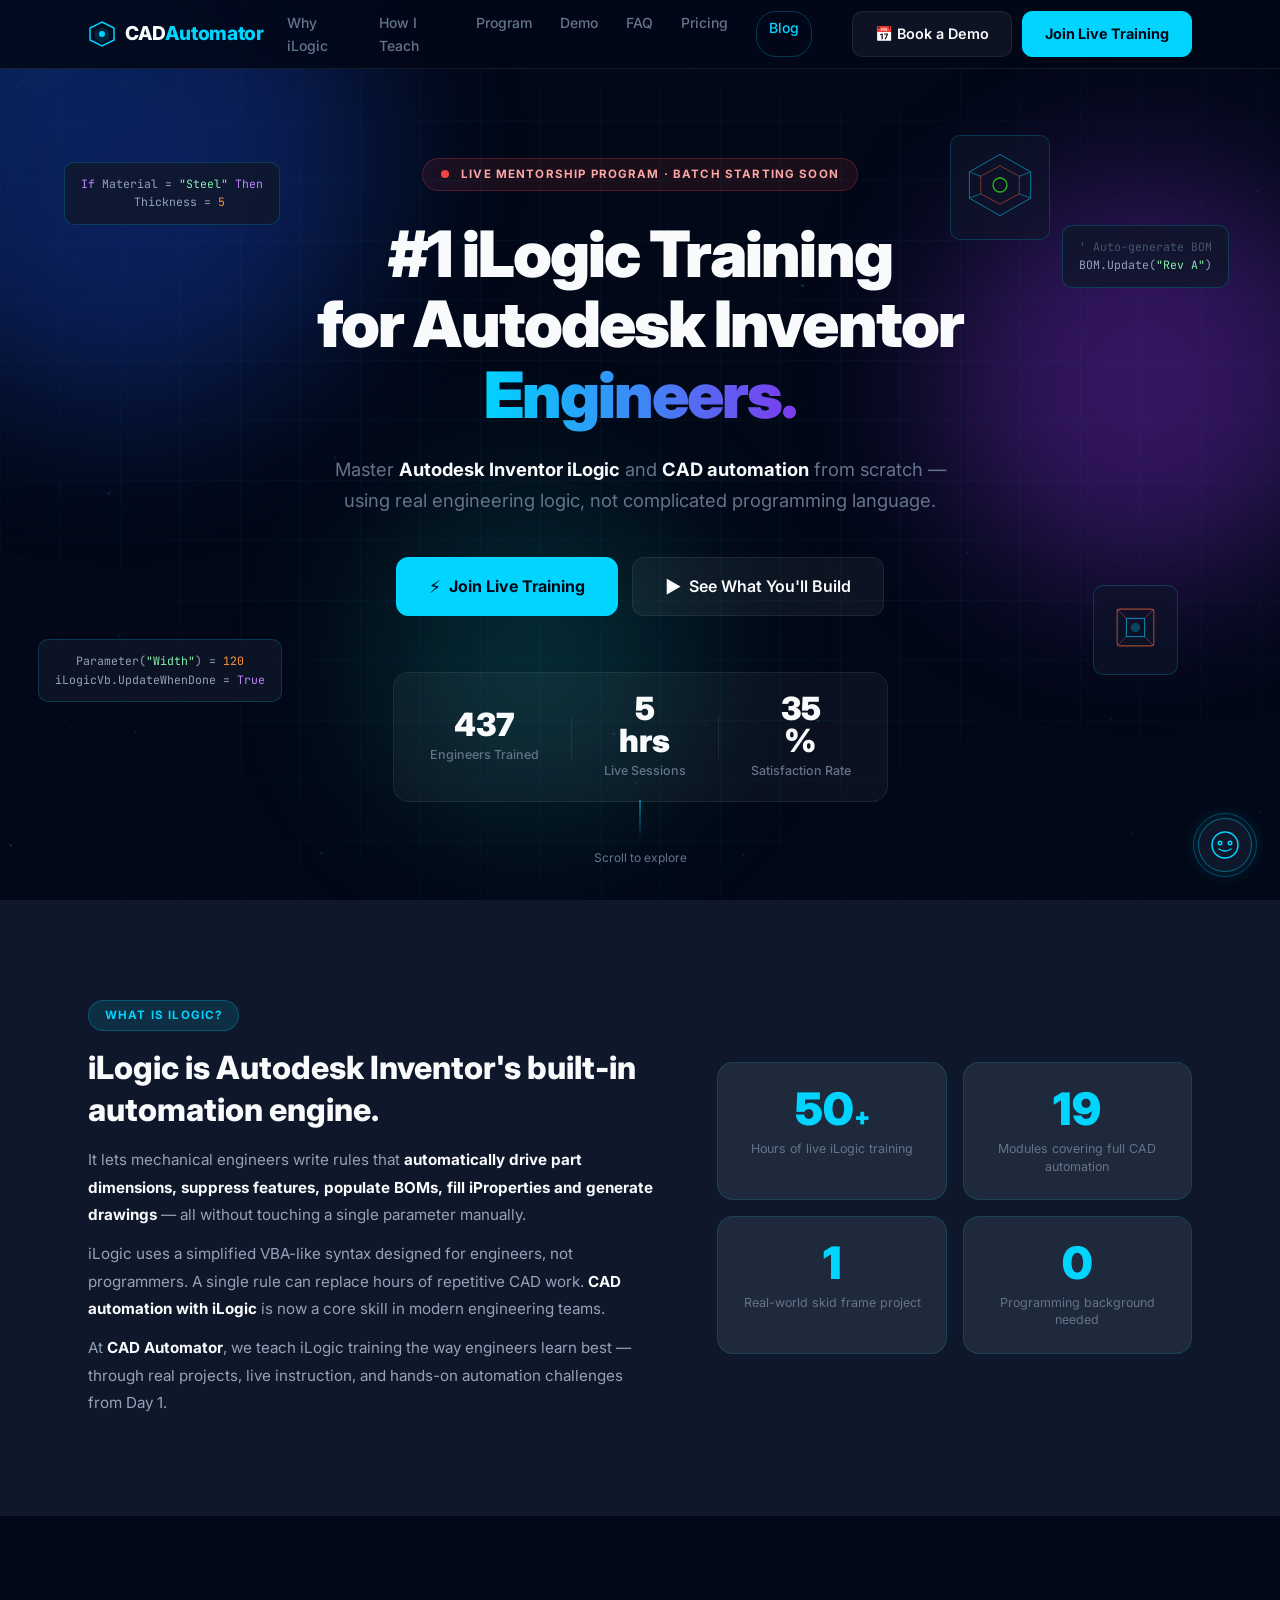
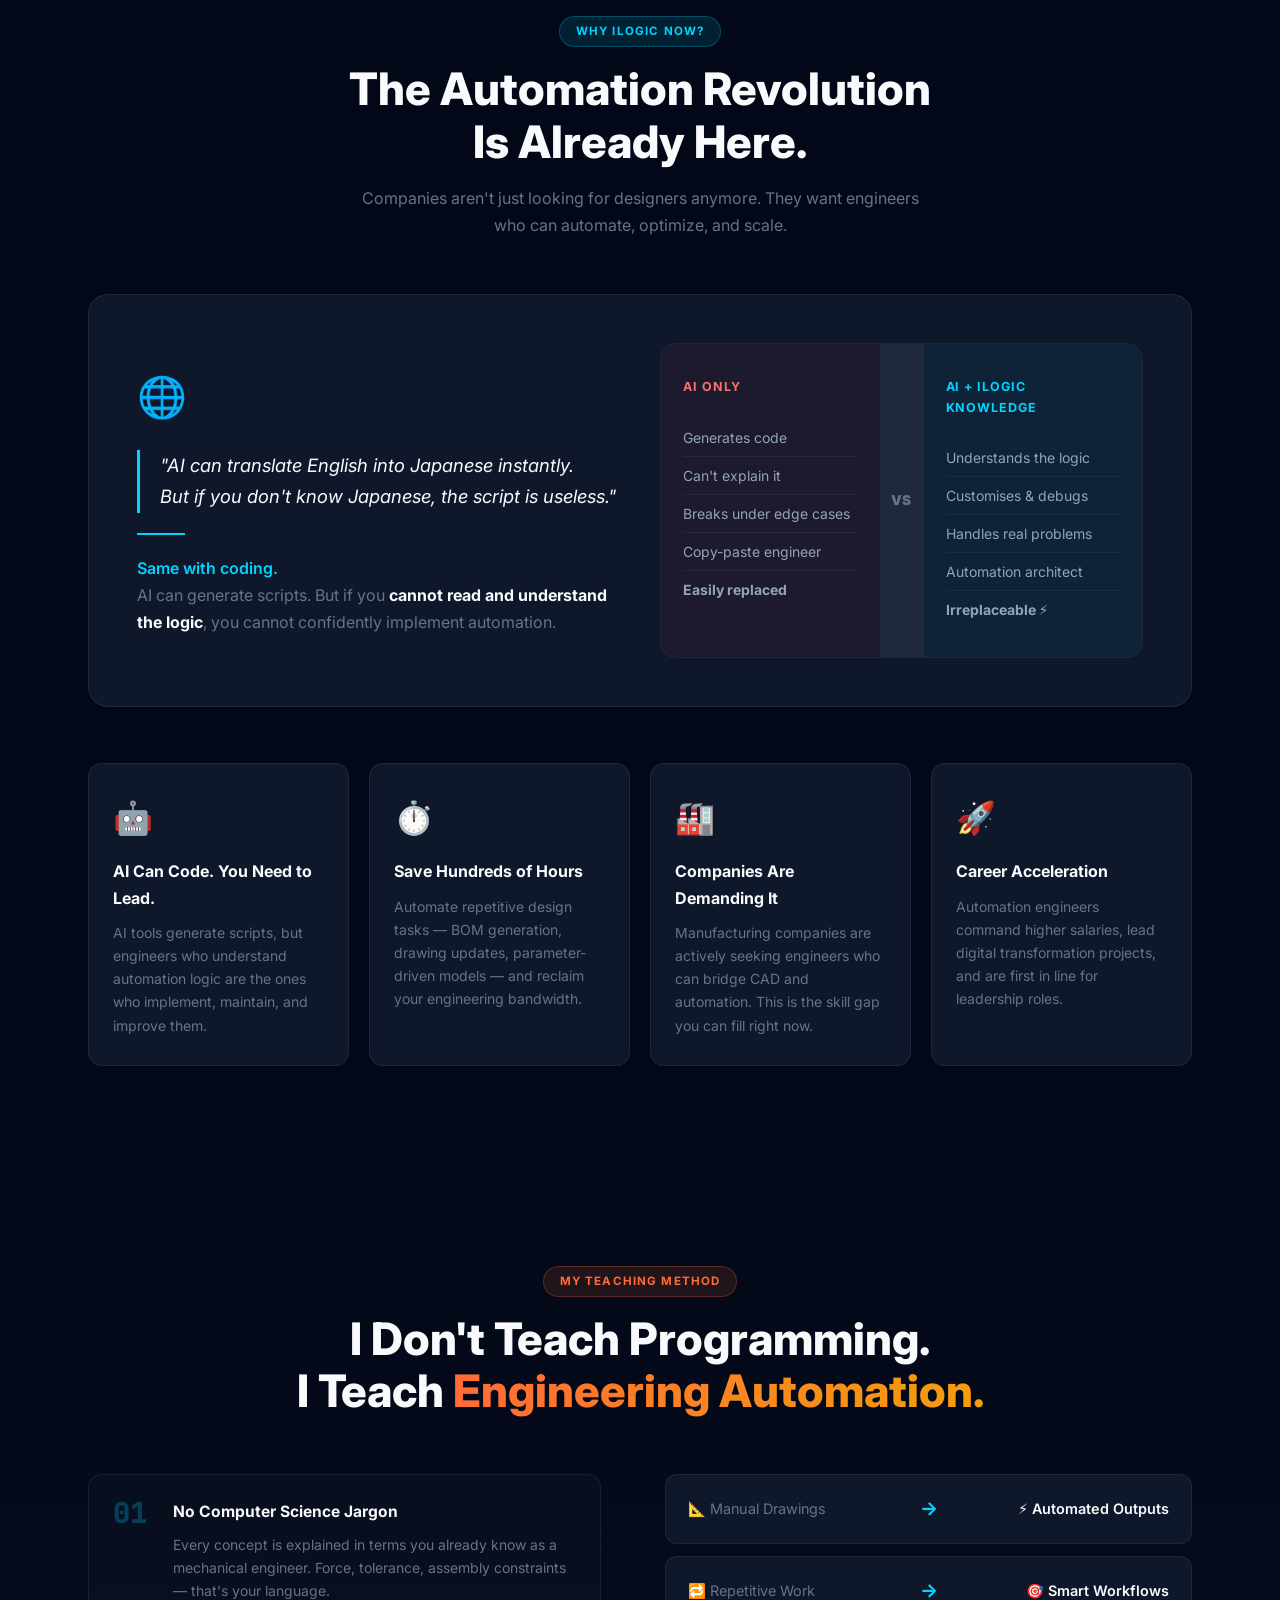
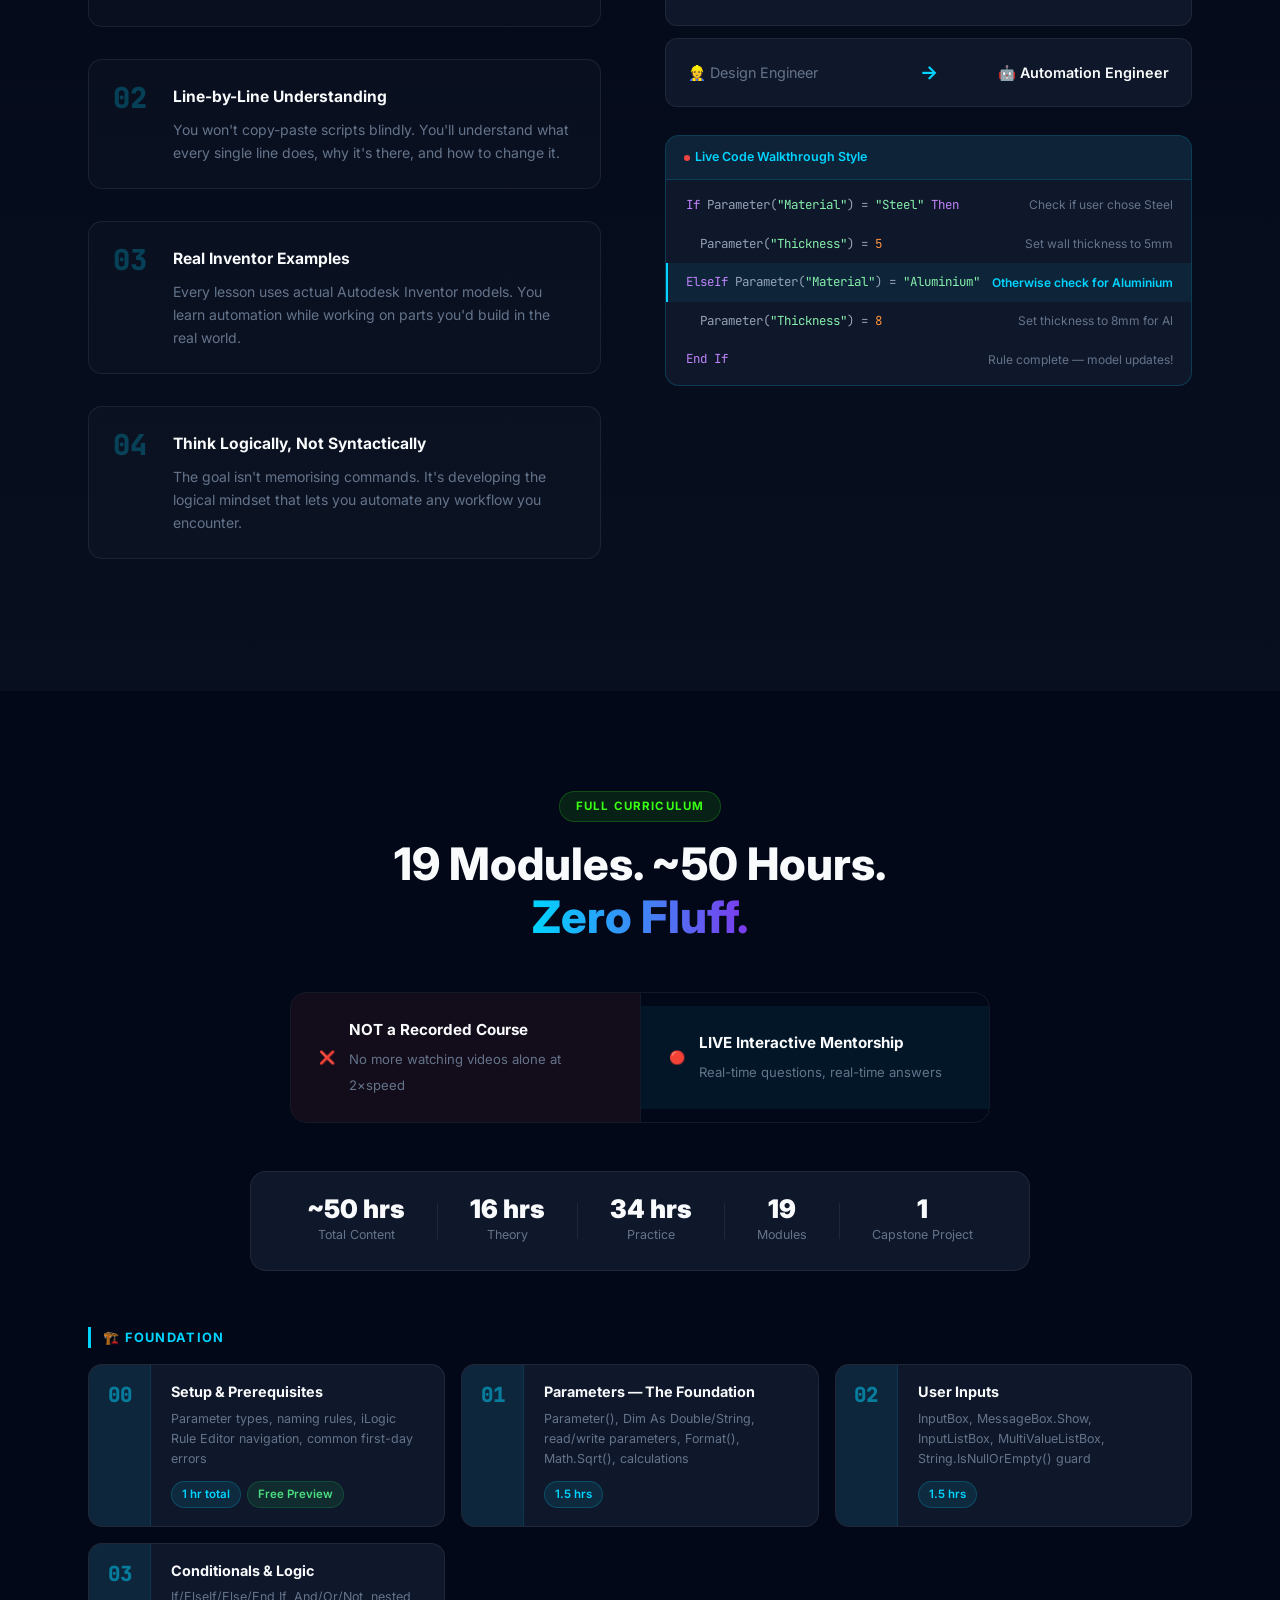
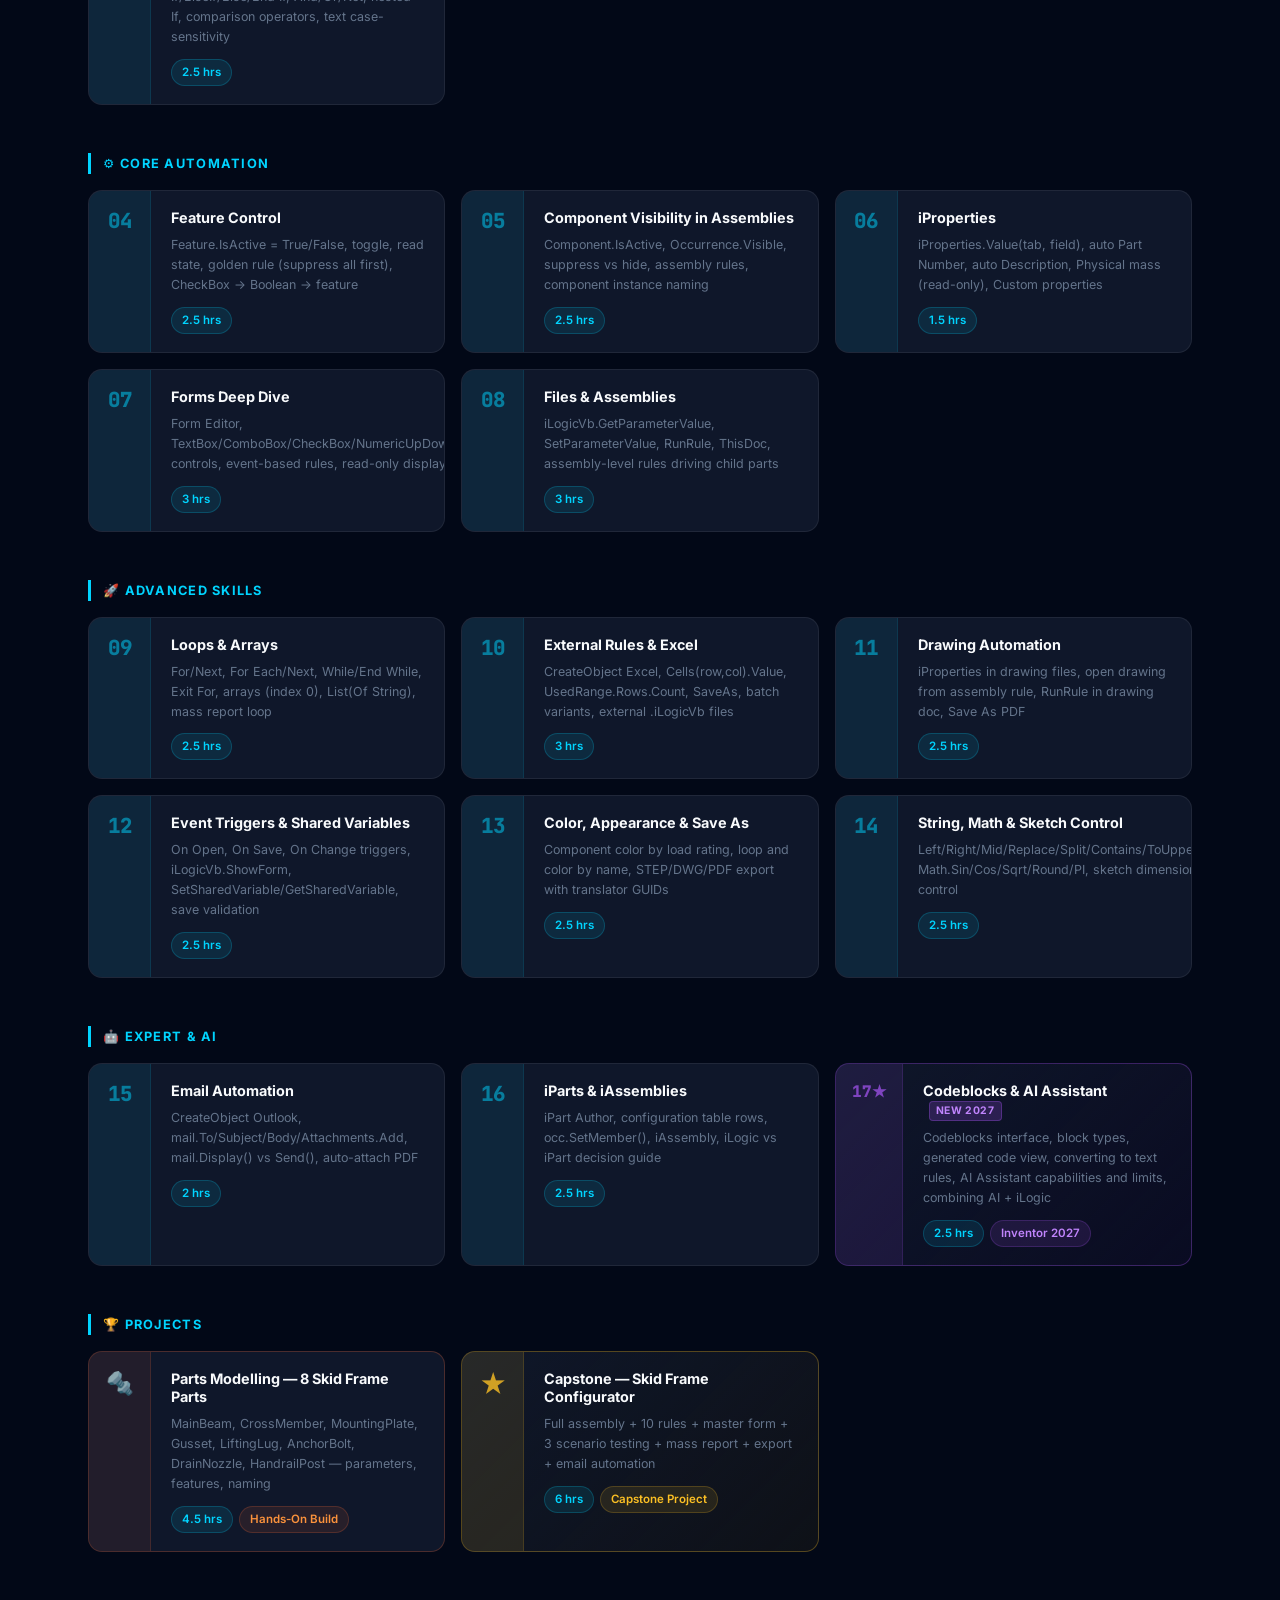
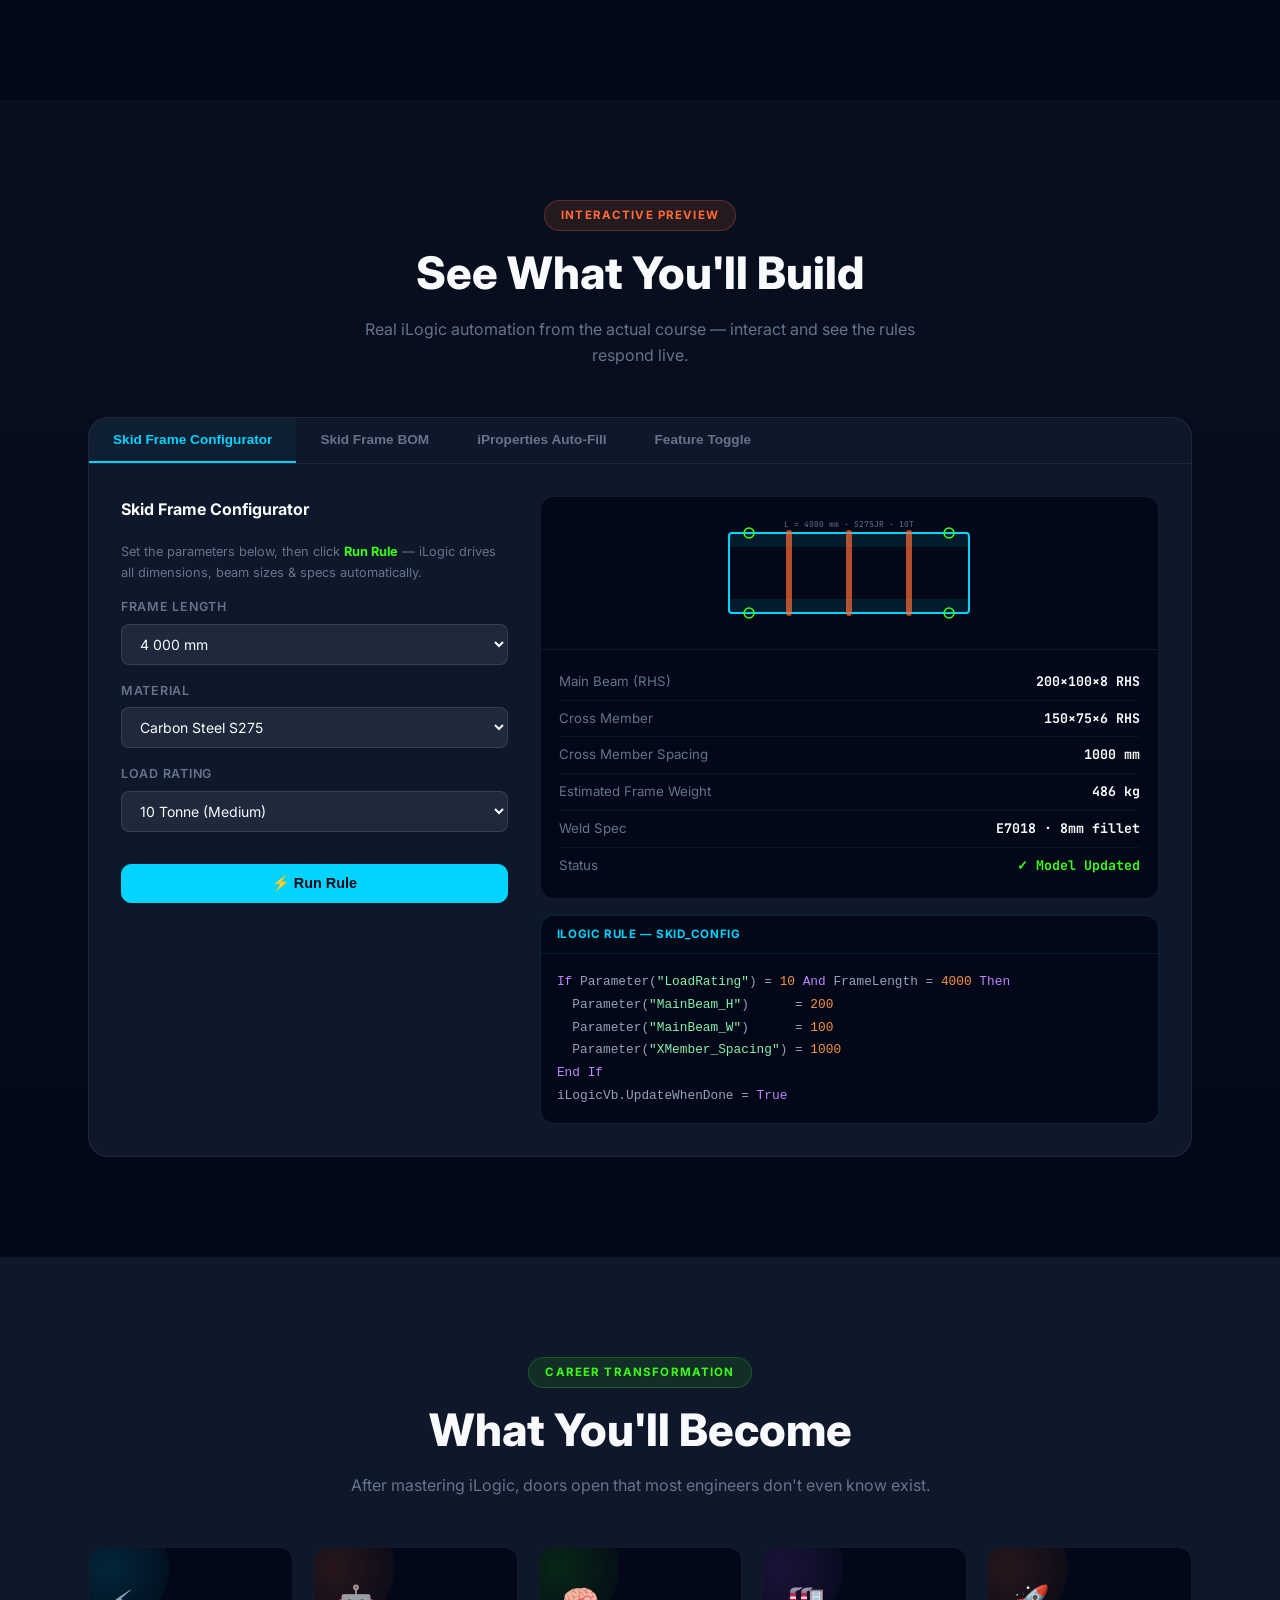
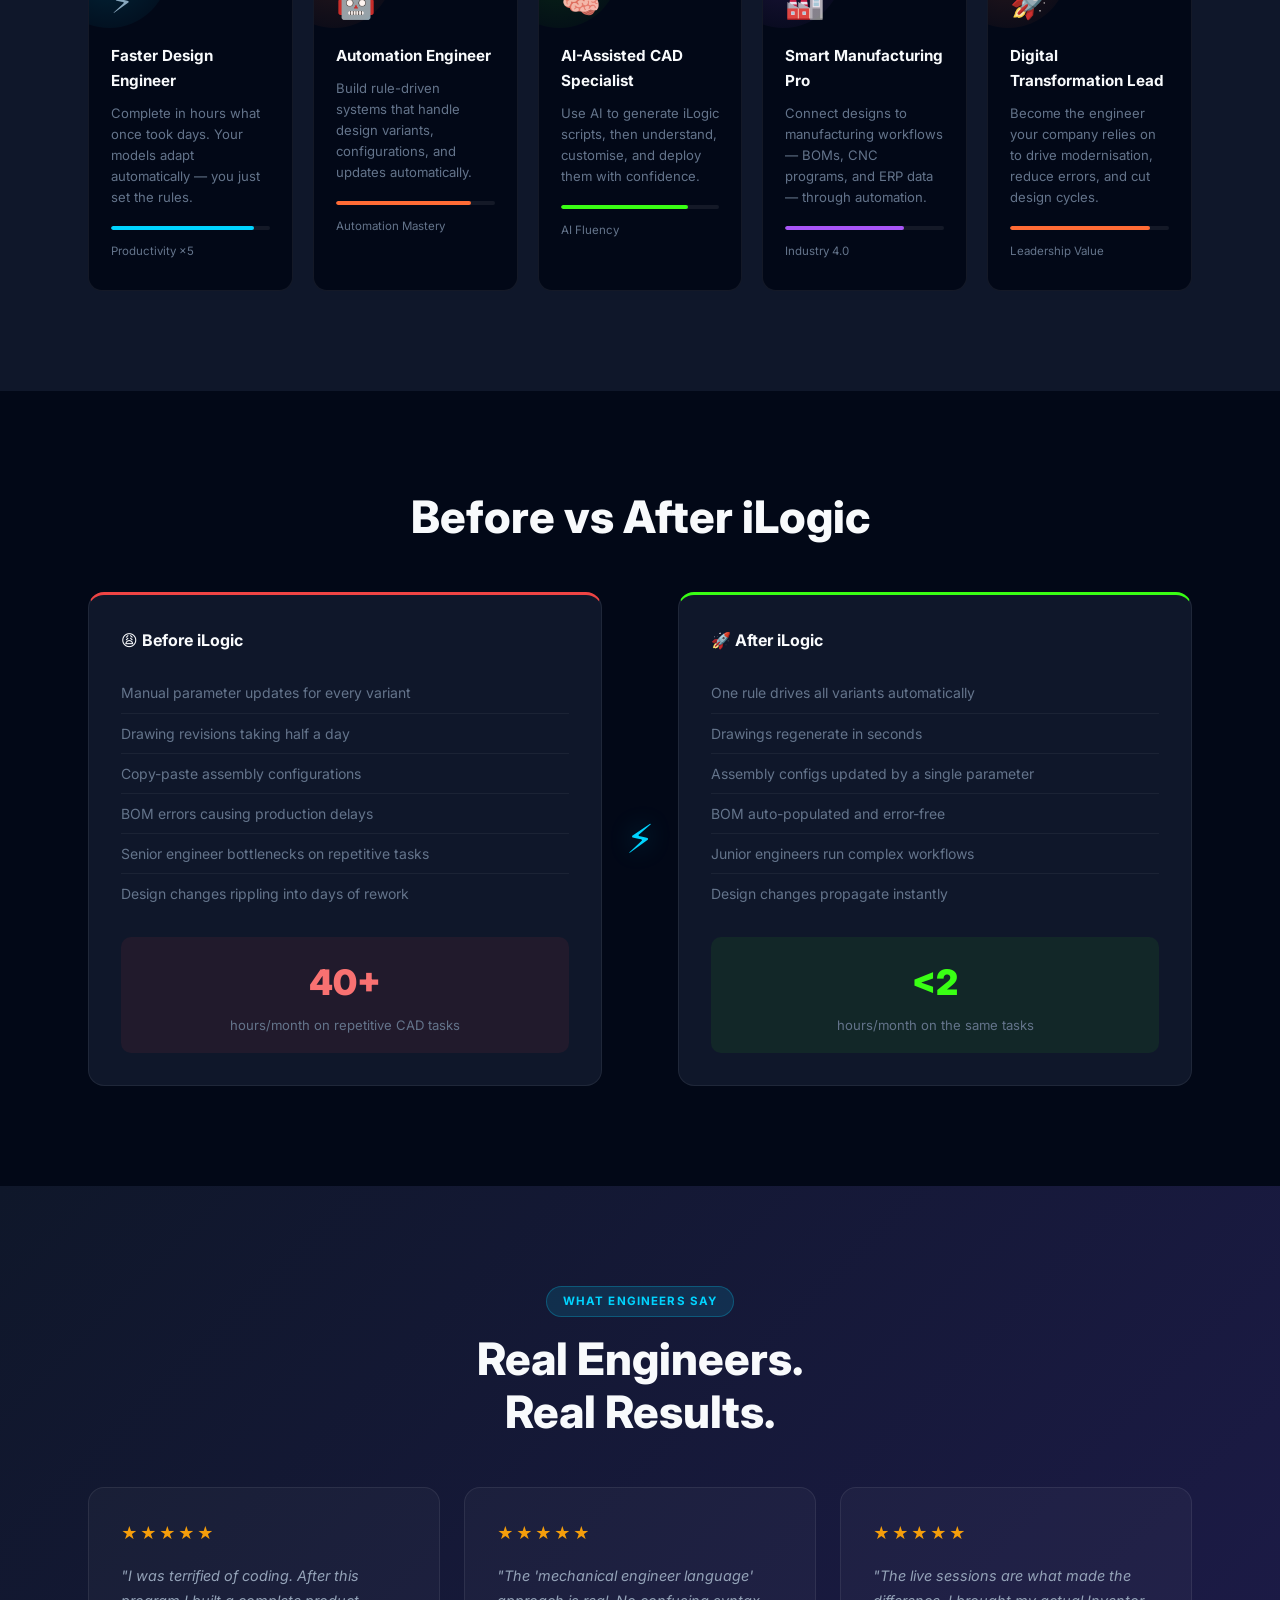
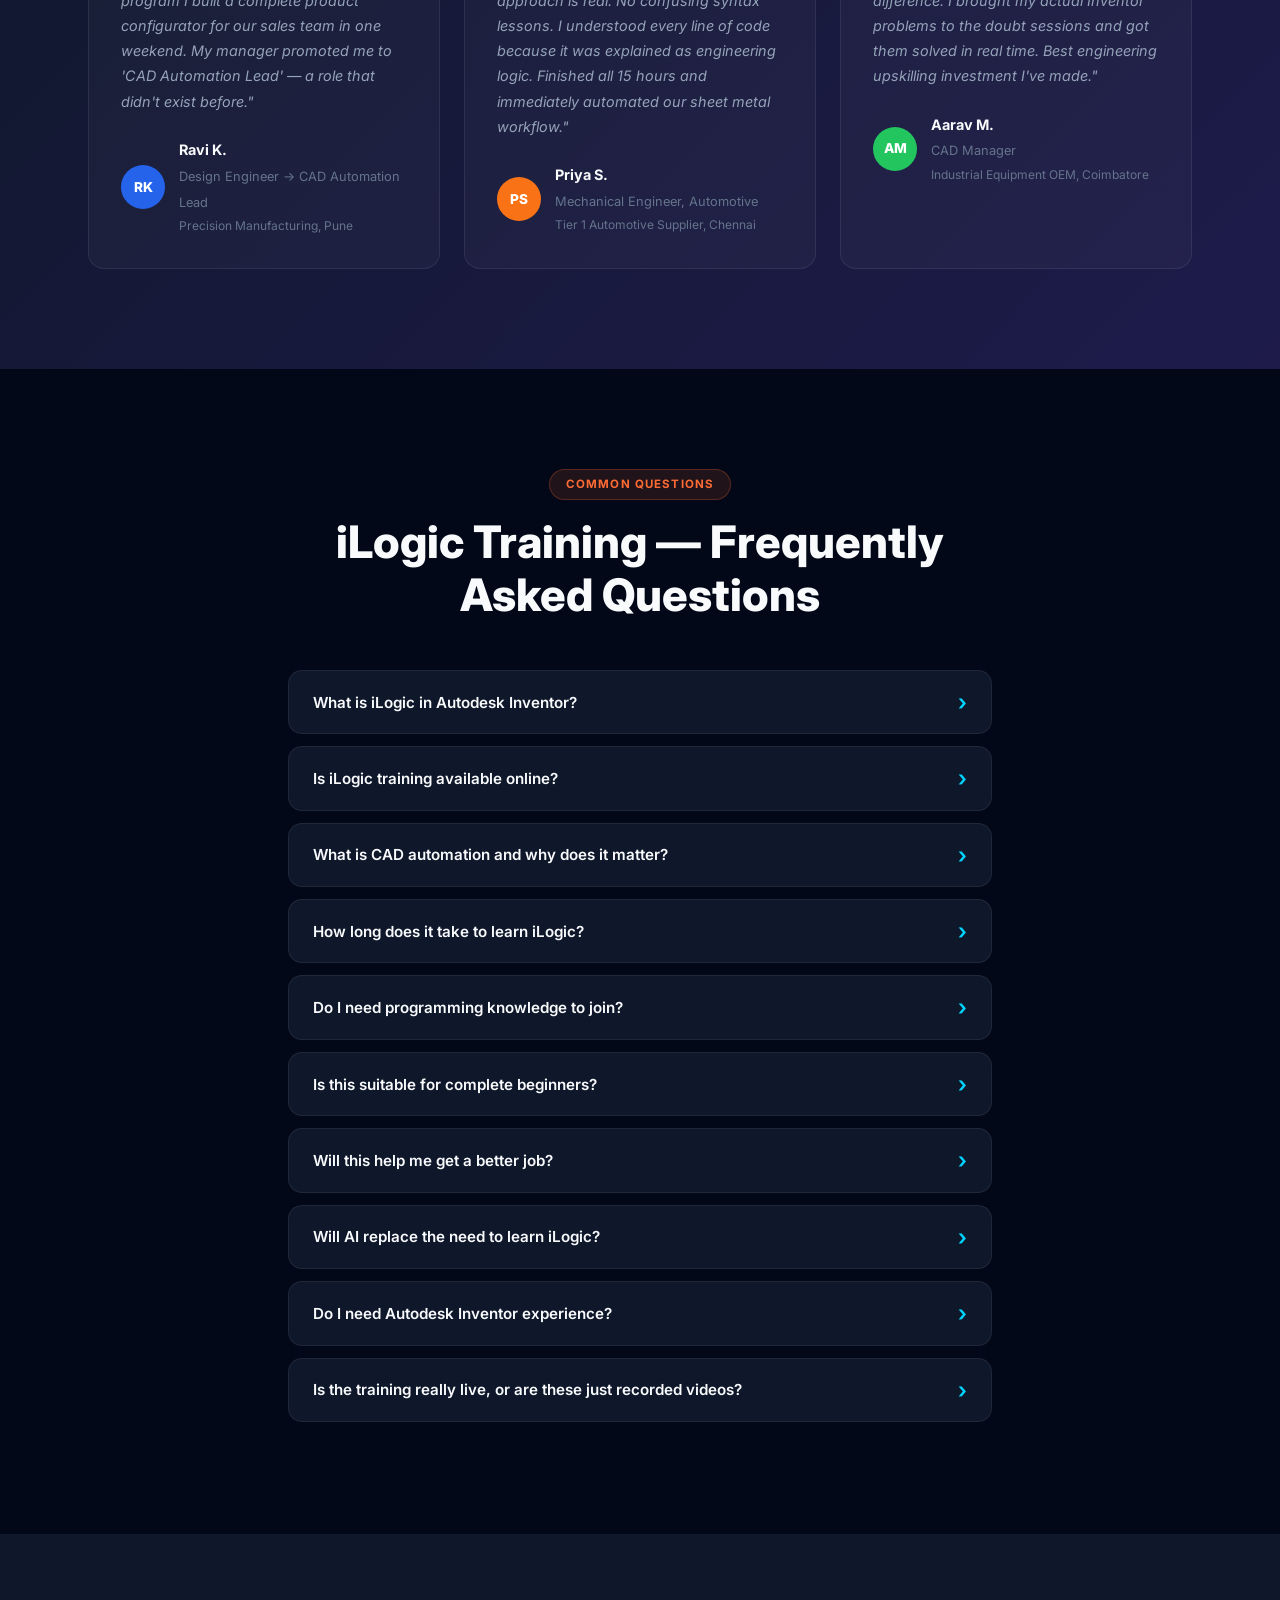
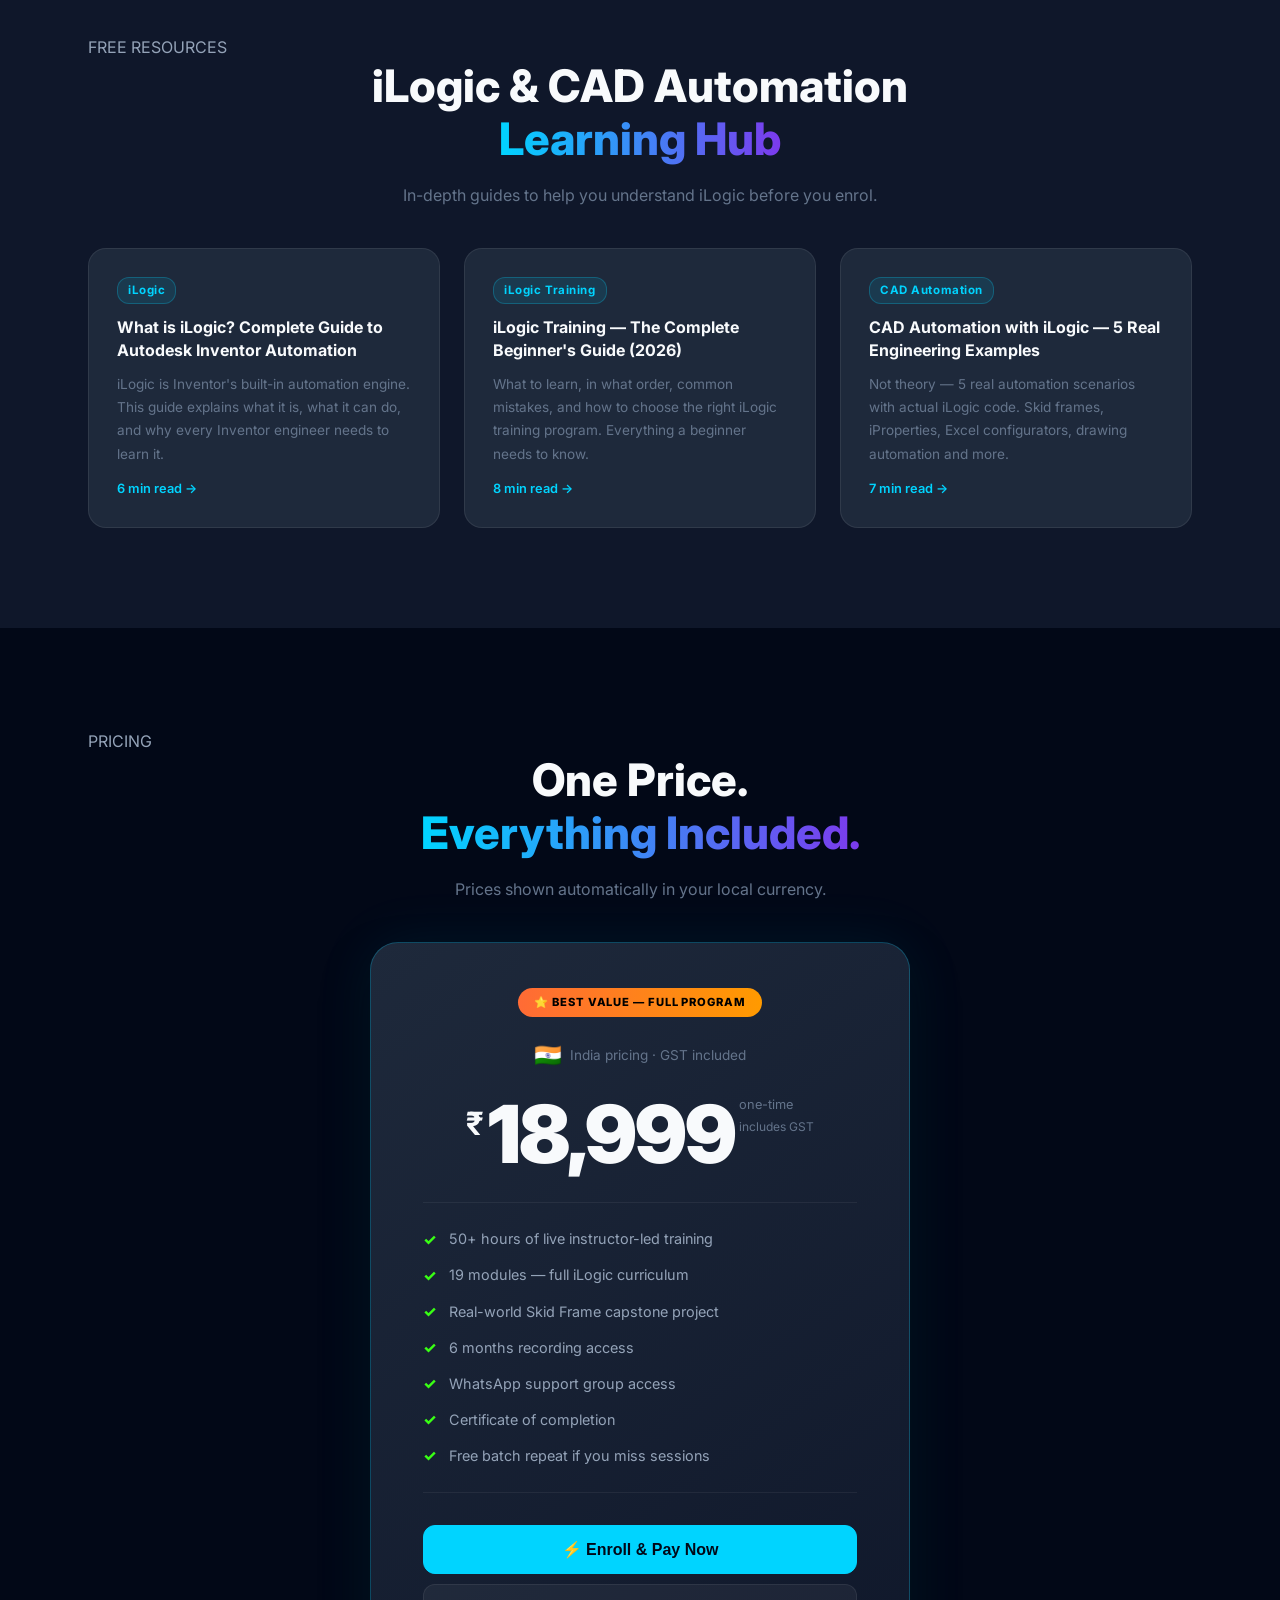
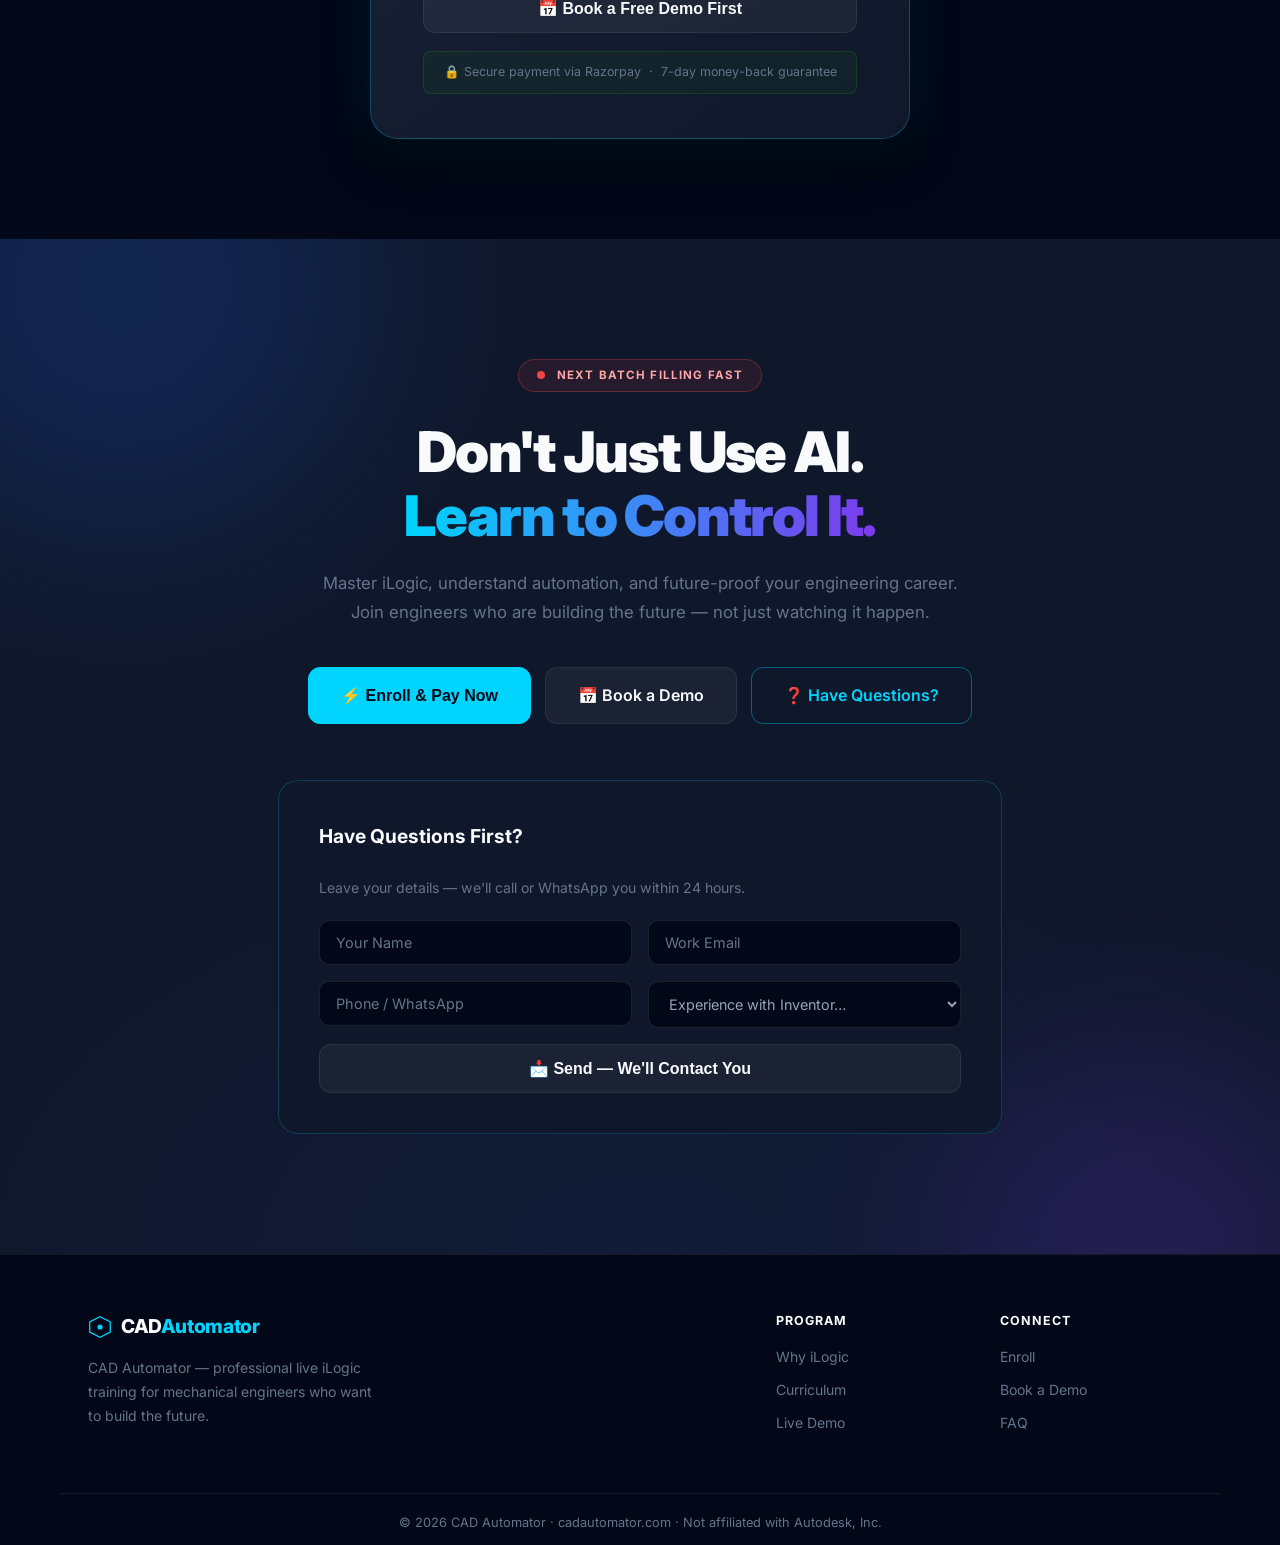
==== index.html @ 4e41351e "Separate payment and contact form flows - Enroll Now / Pay Now buttons open Razorpay directly (no fo" ====
<!DOCTYPE html>
<html lang="en">
<head>
  <meta charset="UTF-8" />
  <meta name="viewport" content="width=device-width, initial-scale=1.0" />
  <title>CAD Automator | iLogic Training for Autodesk Inventor Engineers</title>

  <!-- ── Primary SEO ─────────────────────────────────────── -->
  <meta name="description" content="Master Autodesk Inventor iLogic automation in 50+ hours of live training. Learn to build parametric rules, auto-generate BOMs, control features and drive designs with code. Join the next batch at CAD Automator." />
  <meta name="keywords" content="iLogic training, Autodesk Inventor automation, iLogic course, Inventor parametric design, CAD automation, iLogic programming, mechanical engineering automation, Inventor iLogic tutorial" />
  <meta name="author" content="CAD Automator" />
  <meta name="robots" content="index, follow" />
  <link rel="icon" type="image/svg+xml" href="/favicon.svg" />
  <link rel="shortcut icon" href="/favicon.svg" />
  <link rel="canonical" href="https://cadautomator.com/" />

  <!-- ── Open Graph (WhatsApp, LinkedIn, Facebook previews) ── -->
  <meta property="og:type"        content="website" />
  <meta property="og:url"         content="https://cadautomator.com/" />
  <meta property="og:title"       content="CAD Automator | iLogic Training for Autodesk Inventor Engineers" />
  <meta property="og:description" content="50+ hours of live iLogic training. Master automation, parametric rules, BOM generation and feature control in Autodesk Inventor. Enroll now." />
  <meta property="og:image"       content="https://cadautomator.com/og-image.png" />
  <meta property="og:site_name"   content="CAD Automator" />
  <meta property="og:locale"      content="en_IN" />

  <!-- ── Twitter / X Card ───────────────────────────────── -->
  <meta name="twitter:card"        content="summary_large_image" />
  <meta name="twitter:title"       content="CAD Automator | iLogic Training for Autodesk Inventor" />
  <meta name="twitter:description" content="Master Autodesk Inventor iLogic automation in 50+ hours of live training. Join the next batch." />
  <meta name="twitter:image"       content="https://cadautomator.com/og-image.png" />

  <!-- ── Structured Data (Google rich results) ─────────── -->
  <script type="application/ld+json">
  {
    "@context": "https://schema.org",
    "@type": "Course",
    "name": "iLogic Automation — Full Live Training",
    "description": "Master Autodesk Inventor iLogic automation in 50+ hours of live instructor-led training covering parametric rules, BOM generation, iProperties, feature control and real-world skid frame projects.",
    "provider": {
      "@type": "Organization",
      "name": "CAD Automator",
      "url": "https://cadautomator.com"
    },
    "url": "https://cadautomator.com",
    "courseMode": "online",
    "educationalLevel": "Intermediate",
    "inLanguage": "en",
    "offers": {
      "@type": "Offer",
      "priceCurrency": "INR",
      "price": "18999",
      "availability": "https://schema.org/InStock",
      "url": "https://cadautomator.com/#pricing"
    }
  }
  </script>

  <!-- ── Google Analytics ──────────────────────────────── -->
  <script async src="https://www.googletagmanager.com/gtag/js?id=G-97KYLBNP5W"></script>
  <script>
    window.dataLayer = window.dataLayer || [];
    function gtag(){dataLayer.push(arguments);}
    gtag('js', new Date());
    gtag('config', 'G-97KYLBNP5W');
  </script>

  <link rel="preconnect" href="https://fonts.googleapis.com" />
  <link href="https://fonts.googleapis.com/css2?family=Inter:wght@300;400;500;600;700;800;900&family=JetBrains+Mono:wght@400;600&display=swap" rel="stylesheet" />
  <link rel="stylesheet" href="css/style.css" />
  <script src="https://checkout.razorpay.com/v1/checkout.js"></script>
</head>
<body>

<!-- ─── CURSOR GLOW ─────────────────────────────── -->
<div class="cursor-glow" id="cursorGlow"></div>

<!-- ─── PARTICLES ──────────────────────────────── -->
<canvas id="particleCanvas"></canvas>

<!-- ─── NAV ────────────────────────────────────── -->
<header class="navbar" id="navbar">
  <div class="nav-inner">
    <a href="#" class="logo">
      <svg width="28" height="28" viewBox="0 0 28 28" fill="none">
        <polygon points="14,2 26,8 26,20 14,26 2,20 2,8" fill="none" stroke="#00d4ff" stroke-width="1.5"/>
        <polygon points="14,7 21,11 21,19 14,23 7,19 7,11" fill="#00d4ff22"/>
        <circle cx="14" cy="14" r="3" fill="#00d4ff"/>
      </svg>
      <span>CAD<span class="logo-accent">Automator</span></span>
    </a>
    <nav class="nav-links">
      <a href="#why">Why iLogic</a>
      <a href="#how">How I Teach</a>
      <a href="#structure">Program</a>
      <a href="#demo">Demo</a>
      <a href="#faq">FAQ</a>
      <a href="#pricing">Pricing</a>
      <a href="blog/index.html" class="nav-blog-link">Blog</a>
    </nav>
    <div class="nav-actions">
      <a href="#book-demo" class="btn btn-ghost" onclick="openDemoModal()">📅 Book a Demo</a>
      <a href="#enroll" class="btn btn-neon">Join Live Training</a>
    </div>
    <button class="hamburger" id="hamburger"><span></span><span></span><span></span></button>
  </div>
  <div class="mobile-menu" id="mobileMenu">
    <a href="#why">Why iLogic</a>
    <a href="#how">How I Teach</a>
    <a href="#structure">Program</a>
    <a href="#demo">Demo</a>
    <a href="#faq">FAQ</a>
    <a href="blog/index.html">Blog</a>
    <a href="#enroll" class="btn btn-neon">Join Live Training</a>
    <a href="#book-demo" class="btn btn-ghost" onclick="openDemoModal()" style="margin-top:0">📅 Book a Demo</a>
  </div>
</header>

<!-- ─── HERO ────────────────────────────────────── -->
<section class="hero" id="home">
  <div class="hero-bg-grid"></div>
  <div class="hero-orbs">
    <div class="orb orb1"></div>
    <div class="orb orb2"></div>
    <div class="orb orb3"></div>
  </div>

  <!-- Floating code snippets -->
  <div class="float-code fc1">
    <span class="fc-kw">If</span> Material = <span class="fc-str">"Steel"</span> <span class="fc-kw">Then</span><br>
    &nbsp;&nbsp;Thickness = <span class="fc-num">5</span>
  </div>
  <div class="float-code fc2">
    <span class="fc-cm">' Auto-generate BOM</span><br>
    BOM.Update(<span class="fc-str">"Rev A"</span>)
  </div>
  <div class="float-code fc3">
    Parameter(<span class="fc-str">"Width"</span>) = <span class="fc-num">120</span><br>
    iLogicVb.UpdateWhenDone = <span class="fc-kw">True</span>
  </div>
  <div class="float-cad fc4">
    <svg viewBox="0 0 80 80" width="70" height="70">
      <polygon points="40,5 75,25 75,55 40,75 5,55 5,25" fill="none" stroke="#00d4ff" stroke-width="1" opacity="0.6"/>
      <polygon points="40,18 62,30 62,50 40,62 18,50 18,30" fill="none" stroke="#ff6b35" stroke-width="1" opacity="0.5"/>
      <circle cx="40" cy="40" r="8" fill="none" stroke="#39ff14" stroke-width="1.5" opacity="0.7"/>
      <line x1="5" y1="25" x2="18" y2="30" stroke="#00d4ff" stroke-width="0.5"/>
      <line x1="75" y1="25" x2="62" y2="30" stroke="#00d4ff" stroke-width="0.5"/>
      <line x1="75" y1="55" x2="62" y2="50" stroke="#00d4ff" stroke-width="0.5"/>
      <line x1="5" y1="55" x2="18" y2="50" stroke="#00d4ff" stroke-width="0.5"/>
    </svg>
  </div>
  <div class="float-cad fc5">
    <svg viewBox="0 0 60 60" width="55" height="55">
      <rect x="10" y="10" width="40" height="40" rx="3" fill="none" stroke="#ff6b35" stroke-width="1.2" opacity="0.6"/>
      <rect x="20" y="20" width="20" height="20" fill="none" stroke="#00d4ff" stroke-width="1" opacity="0.7"/>
      <circle cx="30" cy="30" r="5" fill="#00d4ff44"/>
      <line x1="10" y1="10" x2="20" y2="20" stroke="#ff6b35" stroke-width="0.8" opacity="0.5"/>
      <line x1="50" y1="10" x2="40" y2="20" stroke="#ff6b35" stroke-width="0.8" opacity="0.5"/>
      <line x1="10" y1="50" x2="20" y2="40" stroke="#ff6b35" stroke-width="0.8" opacity="0.5"/>
      <line x1="50" y1="50" x2="40" y2="40" stroke="#ff6b35" stroke-width="0.8" opacity="0.5"/>
    </svg>
  </div>

  <div class="hero-content">
    <div class="hero-badge">
      <span class="live-dot"></span>
      LIVE MENTORSHIP PROGRAM · BATCH STARTING SOON
    </div>
    <h1 class="hero-title">
      #1 iLogic Training<br>for Autodesk Inventor<br>
      <span class="gradient-text">Engineers.</span>
    </h1>
    <p class="hero-sub">
      Master <strong>Autodesk Inventor iLogic</strong> and <strong>CAD automation</strong> from scratch —<br>
      using real engineering logic, not complicated programming language.
    </p>
    <div class="hero-ctas">
      <a href="#enroll" class="btn btn-neon btn-xl pulse-btn">
        <span class="btn-icon">⚡</span> Join Live Training
      </a>
      <a href="#demo" class="btn btn-ghost btn-xl">
        <span class="btn-icon">▶</span> See What You'll Build
      </a>
    </div>
    <div class="hero-proof">
      <div class="proof-item">
        <strong class="proof-num" data-count="1200">0</strong>
        <span>Engineers Trained</span>
      </div>
      <div class="proof-divider"></div>
      <div class="proof-item">
        <strong class="proof-num" data-count="15">0</strong><strong>hrs</strong>
        <span>Live Sessions</span>
      </div>
      <div class="proof-divider"></div>
      <div class="proof-item">
        <strong class="proof-num" data-count="98">0</strong><strong>%</strong>
        <span>Satisfaction Rate</span>
      </div>
    </div>
  </div>

  <div class="scroll-indicator">
    <div class="scroll-line"></div>
    <span>Scroll to explore</span>
  </div>
</section>

<!-- ─── WHAT IS ILOGIC ────────────────────────────── -->
<section class="section whatis-section" id="what-is-ilogic">
  <div class="container">
    <div class="whatis-grid">
      <div class="whatis-text">
        <span class="section-chip chip-blue" style="margin-bottom:16px;display:inline-block">WHAT IS ILOGIC?</span>
        <h2>iLogic is Autodesk Inventor's built-in automation engine.</h2>
        <p>It lets mechanical engineers write rules that <strong>automatically drive part dimensions, suppress features, populate BOMs, fill iProperties and generate drawings</strong> — all without touching a single parameter manually.</p>
        <p style="margin-top:12px">iLogic uses a simplified VBA-like syntax designed for engineers, not programmers. A single rule can replace hours of repetitive CAD work. <strong>CAD automation with iLogic</strong> is now a core skill in modern engineering teams.</p>
        <p style="margin-top:12px">At <strong>CAD Automator</strong>, we teach iLogic training the way engineers learn best — through real projects, live instruction, and hands-on automation challenges from Day 1.</p>
      </div>
      <div class="whatis-stats">
        <div class="ws-card"><span class="ws-num">50<span style="font-size:1.5rem">+</span></span><span class="ws-label">Hours of live iLogic training</span></div>
        <div class="ws-card"><span class="ws-num">19</span><span class="ws-label">Modules covering full CAD automation</span></div>
        <div class="ws-card"><span class="ws-num">1</span><span class="ws-label">Real-world skid frame project</span></div>
        <div class="ws-card"><span class="ws-num">0</span><span class="ws-label">Programming background needed</span></div>
      </div>
    </div>
  </div>
</section>

<!-- ─── WHY NOW ──────────────────────────────────── -->
<section class="section why-section" id="why">
  <div class="container">
    <div class="section-label-wrap">
      <span class="section-chip">Why iLogic Now?</span>
    </div>
    <h2 class="section-title">The Automation Revolution<br>Is Already Here.</h2>
    <p class="section-sub">Companies aren't just looking for designers anymore. They want engineers who can automate, optimize, and scale.</p>

    <!-- AI Analogy Block -->
    <div class="analogy-block reveal">
      <div class="analogy-left">
        <div class="analogy-icon">🌐</div>
        <blockquote>
          "AI can translate English into Japanese instantly.<br>
          But if you don't know Japanese, the script is useless."
        </blockquote>
        <div class="analogy-line"></div>
        <p class="analogy-follow">
          <span class="accent-blue">Same with coding.</span><br>
          AI can generate scripts. But if you <strong>cannot read and understand the logic</strong>, you cannot confidently implement automation.
        </p>
      </div>
      <div class="analogy-right">
        <div class="ai-vs-block">
          <div class="ai-col">
            <div class="ai-col-header ai-only">AI Only</div>
            <ul class="ai-list bad">
              <li>Generates code</li>
              <li>Can't explain it</li>
              <li>Breaks under edge cases</li>
              <li>Copy-paste engineer</li>
              <li class="highlight-bad">Easily replaced</li>
            </ul>
          </div>
          <div class="vs-badge">VS</div>
          <div class="ai-col">
            <div class="ai-col-header ai-plus">AI + iLogic Knowledge</div>
            <ul class="ai-list good">
              <li>Understands the logic</li>
              <li>Customises & debugs</li>
              <li>Handles real problems</li>
              <li>Automation architect</li>
              <li class="highlight-good">Irreplaceable ⚡</li>
            </ul>
          </div>
        </div>
      </div>
    </div>

    <!-- Why cards -->
    <div class="why-cards">
      <div class="why-card reveal">
        <div class="why-card-icon">🤖</div>
        <h3>AI Can Code. You Need to Lead.</h3>
        <p>AI tools generate scripts, but engineers who understand automation logic are the ones who implement, maintain, and improve them.</p>
      </div>
      <div class="why-card reveal">
        <div class="why-card-icon">⏱️</div>
        <h3>Save Hundreds of Hours</h3>
        <p>Automate repetitive design tasks — BOM generation, drawing updates, parameter-driven models — and reclaim your engineering bandwidth.</p>
      </div>
      <div class="why-card reveal">
        <div class="why-card-icon">🏭</div>
        <h3>Companies Are Demanding It</h3>
        <p>Manufacturing companies are actively seeking engineers who can bridge CAD and automation. This is the skill gap you can fill right now.</p>
      </div>
      <div class="why-card reveal">
        <div class="why-card-icon">🚀</div>
        <h3>Career Acceleration</h3>
        <p>Automation engineers command higher salaries, lead digital transformation projects, and are first in line for leadership roles.</p>
      </div>
    </div>
  </div>
</section>

<!-- ─── HOW I TEACH ──────────────────────────────── -->
<section class="section teach-section" id="how">
  <div class="container">
    <div class="section-label-wrap">
      <span class="section-chip chip-orange">My Teaching Method</span>
    </div>
    <h2 class="section-title">I Don't Teach Programming.<br>I Teach <span class="gradient-text-orange">Engineering Automation.</span></h2>

    <div class="teach-grid">
      <div class="teach-left">
        <div class="teach-point reveal">
          <div class="tp-num">01</div>
          <div>
            <h3>No Computer Science Jargon</h3>
            <p>Every concept is explained in terms you already know as a mechanical engineer. Force, tolerance, assembly constraints — that's your language.</p>
          </div>
        </div>
        <div class="teach-point reveal">
          <div class="tp-num">02</div>
          <div>
            <h3>Line-by-Line Understanding</h3>
            <p>You won't copy-paste scripts blindly. You'll understand what every single line does, why it's there, and how to change it.</p>
          </div>
        </div>
        <div class="teach-point reveal">
          <div class="tp-num">03</div>
          <div>
            <h3>Real Inventor Examples</h3>
            <p>Every lesson uses actual Autodesk Inventor models. You learn automation while working on parts you'd build in the real world.</p>
          </div>
        </div>
        <div class="teach-point reveal">
          <div class="tp-num">04</div>
          <div>
            <h3>Think Logically, Not Syntactically</h3>
            <p>The goal isn't memorising commands. It's developing the logical mindset that lets you automate any workflow you encounter.</p>
          </div>
        </div>
      </div>

      <div class="teach-right">
        <div class="transformation-cards">
          <div class="trans-card reveal">
            <div class="trans-from">📐 Manual Drawings</div>
            <div class="trans-arrow">→</div>
            <div class="trans-to">⚡ Automated Outputs</div>
          </div>
          <div class="trans-card reveal">
            <div class="trans-from">🔁 Repetitive Work</div>
            <div class="trans-arrow">→</div>
            <div class="trans-to">🎯 Smart Workflows</div>
          </div>
          <div class="trans-card reveal">
            <div class="trans-from">👷 Design Engineer</div>
            <div class="trans-arrow">→</div>
            <div class="trans-to">🤖 Automation Engineer</div>
          </div>
        </div>

        <!-- Mini code explainer -->
        <div class="code-explainer reveal">
          <div class="ce-header">
            <span class="live-dot-sm"></span> Live Code Walkthrough Style
          </div>
          <div class="ce-lines">
            <div class="ce-line active" id="ceLine1">
              <span class="ce-code"><span class="kw">If</span> Parameter(<span class="str">"Material"</span>) = <span class="str">"Steel"</span> <span class="kw">Then</span></span>
              <span class="ce-explain">Check if user chose Steel</span>
            </div>
            <div class="ce-line" id="ceLine2">
              <span class="ce-code">&nbsp;&nbsp;Parameter(<span class="str">"Thickness"</span>) = <span class="num">5</span></span>
              <span class="ce-explain">Set wall thickness to 5mm</span>
            </div>
            <div class="ce-line" id="ceLine3">
              <span class="ce-code"><span class="kw">ElseIf</span> Parameter(<span class="str">"Material"</span>) = <span class="str">"Aluminium"</span></span>
              <span class="ce-explain">Otherwise check for Aluminium</span>
            </div>
            <div class="ce-line" id="ceLine4">
              <span class="ce-code">&nbsp;&nbsp;Parameter(<span class="str">"Thickness"</span>) = <span class="num">8</span></span>
              <span class="ce-explain">Set thickness to 8mm for Al</span>
            </div>
            <div class="ce-line" id="ceLine5">
              <span class="ce-code"><span class="kw">End If</span></span>
              <span class="ce-explain">Rule complete — model updates!</span>
            </div>
          </div>
        </div>
      </div>
    </div>
  </div>
</section>

<!-- ─── PROGRAM STRUCTURE ─────────────────────────── -->
<section class="section structure-section" id="structure">
  <div class="container">
    <div class="section-label-wrap">
      <span class="section-chip chip-green">Full Curriculum</span>
    </div>
    <h2 class="section-title">19 Modules. ~50 Hours.<br><span class="gradient-text">Zero Fluff.</span></h2>

    <!-- NOT recorded banner -->
    <div class="not-recorded-banner reveal">
      <div class="nr-item bad-item">
        <span class="nr-icon">❌</span>
        <div>
          <strong>NOT a Recorded Course</strong>
          <span>No more watching videos alone at 2×speed</span>
        </div>
      </div>
      <div class="nr-divider"></div>
      <div class="nr-item good-item">
        <span class="nr-icon live-pulse">🔴</span>
        <div>
          <strong>LIVE Interactive Mentorship</strong>
          <span>Real-time questions, real-time answers</span>
        </div>
      </div>
    </div>

    <!-- Curriculum stats bar -->
    <div class="curr-stats reveal">
      <div class="cs-item"><strong>~50 hrs</strong><span>Total Content</span></div>
      <div class="cs-div"></div>
      <div class="cs-item"><strong>16 hrs</strong><span>Theory</span></div>
      <div class="cs-div"></div>
      <div class="cs-item"><strong>34 hrs</strong><span>Practice</span></div>
      <div class="cs-div"></div>
      <div class="cs-item"><strong>19</strong><span>Modules</span></div>
      <div class="cs-div"></div>
      <div class="cs-item"><strong>1</strong><span>Capstone Project</span></div>
    </div>

    <!-- Phase labels + module grid -->
    <div class="curr-phase">
      <div class="curr-phase-label">🏗️ Foundation</div>
      <div class="curr-grid">

        <div class="curr-card reveal">
          <div class="curr-num">00</div>
          <div class="curr-body">
            <h3>Setup &amp; Prerequisites</h3>
            <p>Parameter types, naming rules, iLogic Rule Editor navigation, common first-day errors</p>
            <div class="curr-meta"><span class="tag">1 hr total</span><span class="tag tag-free">Free Preview</span></div>
          </div>
        </div>

        <div class="curr-card reveal">
          <div class="curr-num">01</div>
          <div class="curr-body">
            <h3>Parameters — The Foundation</h3>
            <p>Parameter(), Dim As Double/String, read/write parameters, Format(), Math.Sqrt(), calculations</p>
            <div class="curr-meta"><span class="tag">1.5 hrs</span></div>
          </div>
        </div>

        <div class="curr-card reveal">
          <div class="curr-num">02</div>
          <div class="curr-body">
            <h3>User Inputs</h3>
            <p>InputBox, MessageBox.Show, InputListBox, MultiValueListBox, String.IsNullOrEmpty() guard</p>
            <div class="curr-meta"><span class="tag">1.5 hrs</span></div>
          </div>
        </div>

        <div class="curr-card reveal">
          <div class="curr-num">03</div>
          <div class="curr-body">
            <h3>Conditionals &amp; Logic</h3>
            <p>If/ElseIf/Else/End If, And/Or/Not, nested If, comparison operators, text case-sensitivity</p>
            <div class="curr-meta"><span class="tag">2.5 hrs</span></div>
          </div>
        </div>

      </div>
    </div>

    <div class="curr-phase">
      <div class="curr-phase-label">⚙️ Core Automation</div>
      <div class="curr-grid">

        <div class="curr-card reveal">
          <div class="curr-num">04</div>
          <div class="curr-body">
            <h3>Feature Control</h3>
            <p>Feature.IsActive = True/False, toggle, read state, golden rule (suppress all first), CheckBox → Boolean → feature</p>
            <div class="curr-meta"><span class="tag">2.5 hrs</span></div>
          </div>
        </div>

        <div class="curr-card reveal">
          <div class="curr-num">05</div>
          <div class="curr-body">
            <h3>Component Visibility in Assemblies</h3>
            <p>Component.IsActive, Occurrence.Visible, suppress vs hide, assembly rules, component instance naming</p>
            <div class="curr-meta"><span class="tag">2.5 hrs</span></div>
          </div>
        </div>

        <div class="curr-card reveal">
          <div class="curr-num">06</div>
          <div class="curr-body">
            <h3>iProperties</h3>
            <p>iProperties.Value(tab, field), auto Part Number, auto Description, Physical mass (read-only), Custom properties</p>
            <div class="curr-meta"><span class="tag">1.5 hrs</span></div>
          </div>
        </div>

        <div class="curr-card reveal">
          <div class="curr-num">07</div>
          <div class="curr-body">
            <h3>Forms Deep Dive</h3>
            <p>Form Editor, TextBox/ComboBox/CheckBox/NumericUpDown/Button controls, event-based rules, read-only display fields</p>
            <div class="curr-meta"><span class="tag">3 hrs</span></div>
          </div>
        </div>

        <div class="curr-card reveal">
          <div class="curr-num">08</div>
          <div class="curr-body">
            <h3>Files &amp; Assemblies</h3>
            <p>iLogicVb.GetParameterValue, SetParameterValue, RunRule, ThisDoc, assembly-level rules driving child parts</p>
            <div class="curr-meta"><span class="tag">3 hrs</span></div>
          </div>
        </div>

      </div>
    </div>

    <div class="curr-phase">
      <div class="curr-phase-label">🚀 Advanced Skills</div>
      <div class="curr-grid">

        <div class="curr-card reveal">
          <div class="curr-num">09</div>
          <div class="curr-body">
            <h3>Loops &amp; Arrays</h3>
            <p>For/Next, For Each/Next, While/End While, Exit For, arrays (index 0), List(Of String), mass report loop</p>
            <div class="curr-meta"><span class="tag">2.5 hrs</span></div>
          </div>
        </div>

        <div class="curr-card reveal">
          <div class="curr-num">10</div>
          <div class="curr-body">
            <h3>External Rules &amp; Excel</h3>
            <p>CreateObject Excel, Cells(row,col).Value, UsedRange.Rows.Count, SaveAs, batch variants, external .iLogicVb files</p>
            <div class="curr-meta"><span class="tag">3 hrs</span></div>
          </div>
        </div>

        <div class="curr-card reveal">
          <div class="curr-num">11</div>
          <div class="curr-body">
            <h3>Drawing Automation</h3>
            <p>iProperties in drawing files, open drawing from assembly rule, RunRule in drawing doc, Save As PDF</p>
            <div class="curr-meta"><span class="tag">2.5 hrs</span></div>
          </div>
        </div>

        <div class="curr-card reveal">
          <div class="curr-num">12</div>
          <div class="curr-body">
            <h3>Event Triggers &amp; Shared Variables</h3>
            <p>On Open, On Save, On Change triggers, iLogicVb.ShowForm, SetSharedVariable/GetSharedVariable, save validation</p>
            <div class="curr-meta"><span class="tag">2.5 hrs</span></div>
          </div>
        </div>

        <div class="curr-card reveal">
          <div class="curr-num">13</div>
          <div class="curr-body">
            <h3>Color, Appearance &amp; Save As</h3>
            <p>Component color by load rating, loop and color by name, STEP/DWG/PDF export with translator GUIDs</p>
            <div class="curr-meta"><span class="tag">2.5 hrs</span></div>
          </div>
        </div>

        <div class="curr-card reveal">
          <div class="curr-num">14</div>
          <div class="curr-body">
            <h3>String, Math &amp; Sketch Control</h3>
            <p>Left/Right/Mid/Replace/Split/Contains/ToUpper, Math.Sin/Cos/Sqrt/Round/PI, sketch dimension control</p>
            <div class="curr-meta"><span class="tag">2.5 hrs</span></div>
          </div>
        </div>

      </div>
    </div>

    <div class="curr-phase">
      <div class="curr-phase-label">🤖 Expert &amp; AI</div>
      <div class="curr-grid">

        <div class="curr-card reveal">
          <div class="curr-num">15</div>
          <div class="curr-body">
            <h3>Email Automation</h3>
            <p>CreateObject Outlook, mail.To/Subject/Body/Attachments.Add, mail.Display() vs Send(), auto-attach PDF</p>
            <div class="curr-meta"><span class="tag">2 hrs</span></div>
          </div>
        </div>

        <div class="curr-card reveal">
          <div class="curr-num">16</div>
          <div class="curr-body">
            <h3>iParts &amp; iAssemblies</h3>
            <p>iPart Author, configuration table rows, occ.SetMember(), iAssembly, iLogic vs iPart decision guide</p>
            <div class="curr-meta"><span class="tag">2.5 hrs</span></div>
          </div>
        </div>

        <div class="curr-card curr-card-new reveal">
          <div class="curr-num curr-num-star">17★</div>
          <div class="curr-body">
            <h3>Codeblocks &amp; AI Assistant <span class="new-badge">NEW 2027</span></h3>
            <p>Codeblocks interface, block types, generated code view, converting to text rules, AI Assistant capabilities and limits, combining AI + iLogic</p>
            <div class="curr-meta"><span class="tag">2.5 hrs</span><span class="tag tag-new">Inventor 2027</span></div>
          </div>
        </div>

      </div>
    </div>

    <div class="curr-phase">
      <div class="curr-phase-label">🏆 Projects</div>
      <div class="curr-grid">

        <div class="curr-card curr-card-project reveal">
          <div class="curr-num curr-num-proj">🔩</div>
          <div class="curr-body">
            <h3>Parts Modelling — 8 Skid Frame Parts</h3>
            <p>MainBeam, CrossMember, MountingPlate, Gusset, LiftingLug, AnchorBolt, DrainNozzle, HandrailPost — parameters, features, naming</p>
            <div class="curr-meta"><span class="tag">4.5 hrs</span><span class="tag tag-project">Hands-On Build</span></div>
          </div>
        </div>

        <div class="curr-card curr-card-capstone reveal">
          <div class="curr-num curr-num-cap">★</div>
          <div class="curr-body">
            <h3>Capstone — Skid Frame Configurator</h3>
            <p>Full assembly + 10 rules + master form + 3 scenario testing + mass report + export + email automation</p>
            <div class="curr-meta"><span class="tag">6 hrs</span><span class="tag tag-cap">Capstone Project</span></div>
          </div>
        </div>

      </div>
    </div>

  </div>
</section>

<!-- ─── INTERACTIVE DEMO ──────────────────────────── -->
<section class="section demo-section" id="demo">
  <div class="container">
    <div class="section-label-wrap">
      <span class="section-chip chip-orange">Interactive Preview</span>
    </div>
    <h2 class="section-title">See What You'll Build</h2>
    <p class="section-sub">Real iLogic automation from the actual course — interact and see the rules respond live.</p>

    <!-- Mobile: desktop-only notice -->
    <div class="demo-mobile-notice">
      <div class="dmn-icon">🖥️</div>
      <h3>Interactive Demo — Best on Desktop</h3>
      <p>This demo lets you run live iLogic rules: change beam sizes, auto-fill iProperties, and toggle product features in real time. Open on a laptop or desktop to try it.</p>
      <div class="dmn-previews">
        <span class="dmn-tag">⚙️ Skid Frame Configurator</span>
        <span class="dmn-tag">📋 Auto iProperties</span>
        <span class="dmn-tag">🔩 Feature Toggle</span>
        <span class="dmn-tag">📊 BOM Generator</span>
      </div>
      <a href="#pricing" class="btn btn-neon" style="margin-top:24px;display:inline-block">⚡ Enroll &amp; Learn to Build This</a>
    </div>

    <div class="demo-wrapper">
      <div class="demo-tabs">
        <button class="demo-tab active" data-demo="skid">Skid Frame Configurator</button>
        <button class="demo-tab" data-demo="bom">Skid Frame BOM</button>
        <button class="demo-tab" data-demo="iprop">iProperties Auto-Fill</button>
        <button class="demo-tab" data-demo="feature">Feature Toggle</button>
      </div>

      <div class="demo-stage">

        <!-- ── SKID FRAME CONFIGURATOR ── -->
        <div class="demo-panel active" id="demo-skid">
          <div class="demo-left-panel">
            <div class="demo-form">
              <h4>Skid Frame Configurator</h4>
              <p class="demo-desc" style="margin-bottom:14px;font-size:.8rem">Set the parameters below, then click <strong style="color:var(--green)">Run Rule</strong> — iLogic drives all dimensions, beam sizes &amp; specs automatically.</p>
              <div class="df-group">
                <label>Frame Length</label>
                <select id="sLength">
                  <option value="3">3 000 mm</option>
                  <option value="4" selected>4 000 mm</option>
                  <option value="6">6 000 mm</option>
                </select>
              </div>
              <div class="df-group">
                <label>Material</label>
                <select id="sMat">
                  <option value="CS">Carbon Steel S275</option>
                  <option value="SS">Stainless Steel 316L</option>
                </select>
              </div>
              <div class="df-group">
                <label>Load Rating</label>
                <select id="sLoad">
                  <option value="5">5 Tonne (Light)</option>
                  <option value="10" selected>10 Tonne (Medium)</option>
                  <option value="20">20 Tonne (Heavy)</option>
                </select>
              </div>
              <button class="btn btn-neon" onclick="runSkidDemo(this)" style="width:100%;margin-top:16px">⚡ Run Rule</button>
            </div>
          </div>
          <div class="demo-right-panel">
            <div class="demo-output">
              <div class="demo-cad-vis" style="padding:16px 20px">
                <svg id="skidSvg" viewBox="0 0 260 120" width="260" height="120" style="overflow:visible">
                  <!-- Frame top view -->
                  <rect id="skidOuter" x="10" y="20" width="240" height="80" rx="3" fill="none" stroke="#00d4ff" stroke-width="2"/>
                  <!-- Main beams (top & bottom rails) -->
                  <rect id="skidTop"    x="10" y="20" width="240" height="14" rx="2" fill="#00d4ff18"/>
                  <rect id="skidBot"    x="10" y="86" width="240" height="14" rx="2" fill="#00d4ff18"/>
                  <!-- Cross members -->
                  <line id="skidX1" x1="70"  y1="20" x2="70"  y2="100" stroke="#ff6b35" stroke-width="6" stroke-linecap="round" opacity="0.7"/>
                  <line id="skidX2" x1="130" y1="20" x2="130" y2="100" stroke="#ff6b35" stroke-width="6" stroke-linecap="round" opacity="0.7"/>
                  <line id="skidX3" x1="190" y1="20" x2="190" y2="100" stroke="#ff6b35" stroke-width="6" stroke-linecap="round" opacity="0.7"/>
                  <!-- Lifting lug markers -->
                  <circle cx="30"  cy="20" r="5" fill="none" stroke="#39ff14" stroke-width="1.5"/>
                  <circle cx="230" cy="20" r="5" fill="none" stroke="#39ff14" stroke-width="1.5"/>
                  <circle cx="30"  cy="100" r="5" fill="none" stroke="#39ff14" stroke-width="1.5"/>
                  <circle cx="230" cy="100" r="5" fill="none" stroke="#39ff14" stroke-width="1.5"/>
                  <!-- Dim arrows -->
                  <text id="skidLenLabel" x="130" y="14" fill="#64748b" font-size="8" text-anchor="middle" font-family="JetBrains Mono">L = 4000 mm</text>
                </svg>
              </div>
              <div class="demo-params">
                <div class="dp-row"><span>Main Beam (RHS)</span><strong id="sBeam">200×100×8 RHS</strong></div>
                <div class="dp-row"><span>Cross Member</span><strong id="sCross">150×75×6 RHS</strong></div>
                <div class="dp-row"><span>Cross Member Spacing</span><strong id="sSpacing">1 000 mm</strong></div>
                <div class="dp-row"><span>Estimated Frame Weight</span><strong id="sWeight">486 kg</strong></div>
                <div class="dp-row"><span>Weld Spec</span><strong id="sWeld">E7018 · 8mm fillet</strong></div>
                <div class="dp-row"><span>Status</span><strong class="status-ok">✓ Model Updated</strong></div>
              </div>
            </div>
            <div class="demo-code-peek">
              <div class="dcp-header">iLogic Rule — Skid_Config</div>
              <pre id="skidCode"><code><span class="kw">If</span> Parameter(<span class="str">"LoadRating"</span>) = <span class="num">10</span> <span class="kw">And</span> FrameLength = <span class="num">4000</span> <span class="kw">Then</span>
  Parameter(<span class="str">"MainBeam_H"</span>)  = <span class="num">200</span>
  Parameter(<span class="str">"MainBeam_W"</span>)  = <span class="num">100</span>
  Parameter(<span class="str">"MainBeam_T"</span>)  = <span class="num">8</span>
  Parameter(<span class="str">"XMember_Spacing"</span>) = <span class="num">1000</span>
<span class="kw">End If</span>
iLogicVb.UpdateWhenDone = <span class="kw">True</span></code></pre>
            </div>
          </div>
        </div>

        <!-- ── SKID FRAME BOM ── -->
        <div class="demo-panel" id="demo-bom">
          <div class="demo-left-panel">
            <div class="demo-form">
              <h4>Skid Frame BOM Generator</h4>
              <p class="demo-desc">iLogic reads every component in the Skid Frame assembly and auto-populates the Bill of Materials — part numbers, quantities, materials, all from iProperties.</p>
              <button class="btn btn-neon" onclick="runBomDemo()" style="width:100%;margin-top:16px">⚡ Run BOM Rule</button>
              <button class="btn btn-ghost" onclick="clearBom()" style="width:100%;margin-top:8px">↺ Reset</button>
              <div style="margin-top:16px;padding:12px;background:rgba(0,212,255,.05);border:1px solid rgba(0,212,255,.15);border-radius:8px;font-size:.78rem;color:var(--mid);line-height:1.6">
                📘 Covers <strong style="color:var(--white)">Module 06 — iProperties</strong> &amp; <strong style="color:var(--white)">Module 08 — Files &amp; Assemblies</strong>
              </div>
            </div>
          </div>
          <div class="demo-right-panel">
            <div class="bom-table-wrap">
              <div class="bom-header">📋 Skid Frame Assembly — Bill of Materials</div>
              <table class="bom-table" id="bomTable">
                <thead><tr><th>#</th><th>Part Name</th><th>Qty</th><th>Material</th><th>iProperty Status</th></tr></thead>
                <tbody id="bomBody">
                  <tr class="bom-empty"><td colspan="5">Click "Run BOM Rule" to auto-populate…</td></tr>
                </tbody>
              </table>
            </div>
          </div>
        </div>

        <!-- ── iPROPERTIES AUTO-FILL ── -->
        <div class="demo-panel" id="demo-iprop">
          <div class="demo-left-panel">
            <div class="demo-form">
              <h4>iProperties Auto-Fill</h4>
              <p class="demo-desc" style="margin-bottom:14px;font-size:.8rem">Fill in the project details, then click <strong style="color:var(--green)">Run Rule</strong> — iLogic auto-writes Part Number, Description &amp; Title Block across all parts.</p>
              <div class="df-group">
                <label>Project Number</label>
                <input type="text" id="iProjNo" value="SKD-2026-041" />
              </div>
              <div class="df-group">
                <label>Part Name</label>
                <input type="text" id="iPartName" value="Main Beam" />
              </div>
              <div class="df-group">
                <label>Revision</label>
                <select id="iRev">
                  <option>Rev A</option><option>Rev B</option><option>Rev C</option>
                </select>
              </div>
              <div class="df-group">
                <label>Material</label>
                <select id="iMat">
                  <option>Carbon Steel S275</option>
                  <option>Stainless Steel 316L</option>
                  <option>Aluminium 6061</option>
                </select>
              </div>
              <button class="btn btn-neon" onclick="runIPropDemo(this)" style="width:100%;margin-top:16px">⚡ Run Rule</button>
            </div>
          </div>
          <div class="demo-right-panel">
            <div class="demo-output">
              <div class="bom-header" style="padding:12px 18px">📄 iProperties Panel — MainBeam.ipt</div>
              <div class="iprop-grid" id="ipropGrid">
                <div class="ip-row"><span class="ip-tab">Summary</span><span class="ip-field">Part Number</span><strong class="ip-val" id="ipPN">SKD-2026-041-MB</strong><span class="ip-auto">✓ Auto</span></div>
                <div class="ip-row"><span class="ip-tab">Summary</span><span class="ip-field">Description</span><strong class="ip-val" id="ipDesc">Main Beam — Carbon Steel S275</strong><span class="ip-auto">✓ Auto</span></div>
                <div class="ip-row"><span class="ip-tab">Project</span><span class="ip-field">Revision</span><strong class="ip-val" id="ipRev">Rev A</strong><span class="ip-auto">✓ Auto</span></div>
                <div class="ip-row"><span class="ip-tab">Project</span><span class="ip-field">Designer</span><strong class="ip-val">iLogic Rule</strong><span class="ip-auto">✓ Auto</span></div>
                <div class="ip-row"><span class="ip-tab">Physical</span><span class="ip-field">Mass</span><strong class="ip-val" id="ipMass">87.4 kg</strong><span class="ip-read">⊘ Read-Only</span></div>
                <div class="ip-row"><span class="ip-tab">Custom</span><span class="ip-field">Material</span><strong class="ip-val" id="ipMatVal">Carbon Steel S275</strong><span class="ip-auto">✓ Auto</span></div>
              </div>
            </div>
            <div class="demo-code-peek" style="margin-top:12px">
              <div class="dcp-header">iLogic Rule — Set_iProperties</div>
              <pre id="ipropCode"><code>iProperties.Value(<span class="str">"Summary"</span>, <span class="str">"Part Number"</span>) =
  ProjNo &amp; <span class="str">"-MB"</span>
iProperties.Value(<span class="str">"Summary"</span>, <span class="str">"Description"</span>) =
  PartName &amp; <span class="str">" — "</span> &amp; Material
iProperties.Value(<span class="str">"Project"</span>, <span class="str">"Revision"</span>) = Rev</code></pre>
            </div>
          </div>
        </div>

        <!-- ── FEATURE TOGGLE ── -->
        <div class="demo-panel" id="demo-feature">
          <div class="demo-left-panel">
            <div class="demo-form">
              <h4>Feature Toggle — Skid Accessories</h4>
              <p class="demo-desc" style="margin-bottom:16px;font-size:.8rem">Toggle accessories on/off. iLogic suppresses or activates the matching features in Inventor instantly.</p>
              <div class="feature-toggles">
                <div class="ft-row">
                  <div class="ft-info">
                    <span class="ft-icon">🔩</span>
                    <div><strong>Lifting Lugs</strong><span>LiftingLug_Feature</span></div>
                  </div>
                  <label class="toggle-switch">
                    <input type="checkbox" id="ftLift" checked onchange="runFeatureDemo()">
                    <span class="toggle-slider"></span>
                  </label>
                </div>
                <div class="ft-row">
                  <div class="ft-info">
                    <span class="ft-icon">🚿</span>
                    <div><strong>Drain Nozzle</strong><span>DrainNozzle_Feature</span></div>
                  </div>
                  <label class="toggle-switch">
                    <input type="checkbox" id="ftDrain" checked onchange="runFeatureDemo()">
                    <span class="toggle-slider"></span>
                  </label>
                </div>
                <div class="ft-row">
                  <div class="ft-info">
                    <span class="ft-icon">🛡️</span>
                    <div><strong>Gusset Plates</strong><span>Gusset_Extrude</span></div>
                  </div>
                  <label class="toggle-switch">
                    <input type="checkbox" id="ftGusset" checked onchange="runFeatureDemo()">
                    <span class="toggle-slider"></span>
                  </label>
                </div>
                <div class="ft-row">
                  <div class="ft-info">
                    <span class="ft-icon">🪜</span>
                    <div><strong>Handrail Posts</strong><span>HandrailPost_Pattern</span></div>
                  </div>
                  <label class="toggle-switch">
                    <input type="checkbox" id="ftRail" onchange="runFeatureDemo()">
                    <span class="toggle-slider"></span>
                  </label>
                </div>
              </div>
            </div>
          </div>
          <div class="demo-right-panel">
            <div class="demo-output">
              <div class="bom-header" style="padding:12px 18px">⚙️ Feature State — Inventor Model Tree</div>
              <div class="feature-state-list" id="featureStateList">
                <!-- populated by JS -->
              </div>
            </div>
            <div class="demo-code-peek" style="margin-top:12px">
              <div class="dcp-header">iLogic Rule — Toggle_Features</div>
              <pre id="featCode"><code><span class="cm">' Module 04 — Feature Control</span>
Feature.IsActive(<span class="str">"LiftingLug_Feature"</span>) = <span class="kw">True</span>
Feature.IsActive(<span class="str">"DrainNozzle_Feature"</span>) = <span class="kw">True</span>
Feature.IsActive(<span class="str">"Gusset_Extrude"</span>)     = <span class="kw">True</span>
Feature.IsActive(<span class="str">"HandrailPost_Pattern"</span>) = <span class="kw">False</span>
iLogicVb.UpdateWhenDone = <span class="kw">True</span></code></pre>
            </div>
          </div>
        </div>

      </div>
    </div>
  </div>
</section>

<!-- ─── WHAT YOU'LL BECOME ───────────────────────── -->
<section class="section become-section">
  <div class="container">
    <div class="section-label-wrap">
      <span class="section-chip chip-green">Career Transformation</span>
    </div>
    <h2 class="section-title">What You'll Become</h2>
    <p class="section-sub">After mastering iLogic, doors open that most engineers don't even know exist.</p>
    <div class="become-grid">
      <div class="become-card reveal" style="--delay:0s">
        <div class="bc-glow"></div>
        <div class="bc-icon">⚡</div>
        <h3>Faster Design Engineer</h3>
        <p>Complete in hours what once took days. Your models adapt automatically — you just set the rules.</p>
        <div class="bc-skill-bar"><div class="bc-bar" style="--w:90%"></div></div>
        <span class="bc-skill-label">Productivity ×5</span>
      </div>
      <div class="become-card reveal" style="--delay:.1s">
        <div class="bc-glow bc-glow-orange"></div>
        <div class="bc-icon">🤖</div>
        <h3>Automation Engineer</h3>
        <p>Build rule-driven systems that handle design variants, configurations, and updates automatically.</p>
        <div class="bc-skill-bar"><div class="bc-bar bc-bar-orange" style="--w:85%"></div></div>
        <span class="bc-skill-label">Automation Mastery</span>
      </div>
      <div class="become-card reveal" style="--delay:.2s">
        <div class="bc-glow bc-glow-green"></div>
        <div class="bc-icon">🧠</div>
        <h3>AI-Assisted CAD Specialist</h3>
        <p>Use AI to generate iLogic scripts, then understand, customise, and deploy them with confidence.</p>
        <div class="bc-skill-bar"><div class="bc-bar bc-bar-green" style="--w:80%"></div></div>
        <span class="bc-skill-label">AI Fluency</span>
      </div>
      <div class="become-card reveal" style="--delay:.3s">
        <div class="bc-glow bc-glow-purple"></div>
        <div class="bc-icon">🏭</div>
        <h3>Smart Manufacturing Pro</h3>
        <p>Connect designs to manufacturing workflows — BOMs, CNC programs, and ERP data — through automation.</p>
        <div class="bc-skill-bar"><div class="bc-bar bc-bar-purple" style="--w:75%"></div></div>
        <span class="bc-skill-label">Industry 4.0</span>
      </div>
      <div class="become-card reveal" style="--delay:.4s">
        <div class="bc-glow bc-glow-orange"></div>
        <div class="bc-icon">🚀</div>
        <h3>Digital Transformation Lead</h3>
        <p>Become the engineer your company relies on to drive modernisation, reduce errors, and cut design cycles.</p>
        <div class="bc-skill-bar"><div class="bc-bar bc-bar-orange" style="--w:88%"></div></div>
        <span class="bc-skill-label">Leadership Value</span>
      </div>
    </div>
  </div>
</section>

<!-- ─── BEFORE / AFTER ───────────────────────────── -->
<section class="section ba-section">
  <div class="container">
    <h2 class="section-title text-center">Before vs After iLogic</h2>
    <div class="ba-grid">
      <div class="ba-col ba-before reveal">
        <div class="ba-header">😩 Before iLogic</div>
        <ul>
          <li>Manual parameter updates for every variant</li>
          <li>Drawing revisions taking half a day</li>
          <li>Copy-paste assembly configurations</li>
          <li>BOM errors causing production delays</li>
          <li>Senior engineer bottlenecks on repetitive tasks</li>
          <li>Design changes rippling into days of rework</li>
        </ul>
        <div class="ba-stat">
          <strong>40+</strong>
          <span>hours/month on repetitive CAD tasks</span>
        </div>
      </div>
      <div class="ba-vs">⚡</div>
      <div class="ba-col ba-after reveal">
        <div class="ba-header">🚀 After iLogic</div>
        <ul>
          <li>One rule drives all variants automatically</li>
          <li>Drawings regenerate in seconds</li>
          <li>Assembly configs updated by a single parameter</li>
          <li>BOM auto-populated and error-free</li>
          <li>Junior engineers run complex workflows</li>
          <li>Design changes propagate instantly</li>
        </ul>
        <div class="ba-stat ba-stat-good">
          <strong>&lt;2</strong>
          <span>hours/month on the same tasks</span>
        </div>
      </div>
    </div>
  </div>
</section>

<!-- ─── TESTIMONIALS ─────────────────────────────── -->
<section class="section testi-section">
  <div class="container">
    <div class="section-label-wrap">
      <span class="section-chip">What Engineers Say</span>
    </div>
    <h2 class="section-title">Real Engineers.<br>Real Results.</h2>
    <div class="testi-grid">
      <div class="testi-card reveal">
        <div class="testi-stars">★★★★★</div>
        <p>"I was terrified of coding. After this program I built a complete product configurator for our sales team in one weekend. My manager promoted me to 'CAD Automation Lead' — a role that didn't exist before."</p>
        <div class="testi-author">
          <div class="ta-avatar" style="background:#2563eb">RK</div>
          <div>
            <strong>Ravi K.</strong>
            <span>Design Engineer → CAD Automation Lead</span>
            <div class="ta-company">Precision Manufacturing, Pune</div>
          </div>
        </div>
      </div>
      <div class="testi-card reveal">
        <div class="testi-stars">★★★★★</div>
        <p>"The 'mechanical engineer language' approach is real. No confusing syntax lessons. I understood every line of code because it was explained as engineering logic. Finished all 15 hours and immediately automated our sheet metal workflow."</p>
        <div class="testi-author">
          <div class="ta-avatar" style="background:#f97316">PS</div>
          <div>
            <strong>Priya S.</strong>
            <span>Mechanical Engineer, Automotive</span>
            <div class="ta-company">Tier 1 Automotive Supplier, Chennai</div>
          </div>
        </div>
      </div>
      <div class="testi-card reveal">
        <div class="testi-stars">★★★★★</div>
        <p>"The live sessions are what made the difference. I brought my actual Inventor problems to the doubt sessions and got them solved in real time. Best engineering upskilling investment I've made."</p>
        <div class="testi-author">
          <div class="ta-avatar" style="background:#22c55e">AM</div>
          <div>
            <strong>Aarav M.</strong>
            <span>CAD Manager</span>
            <div class="ta-company">Industrial Equipment OEM, Coimbatore</div>
          </div>
        </div>
      </div>
    </div>
  </div>
</section>

<!-- ─── FAQ ──────────────────────────────────────── -->
<section class="section faq-section" id="faq">
  <div class="container faq-container">
    <div class="section-label-wrap">
      <span class="section-chip chip-orange">Common Questions</span>
    </div>
    <h2 class="section-title">iLogic Training — Frequently Asked Questions</h2>

    <div class="faq-list">
      <div class="faq-item reveal">
        <button class="faq-q">
          <span>What is iLogic in Autodesk Inventor?</span>
          <span class="faq-arrow">›</span>
        </button>
        <div class="faq-a">
          <p>iLogic is Autodesk Inventor's built-in CAD automation tool. It lets engineers write rules using a simple VBA-like language to automatically control parameters, suppress features, populate BOMs, update iProperties, and generate drawings — eliminating hours of repetitive manual work. iLogic training teaches you to harness this power for real engineering workflows.</p>
        </div>
      </div>
      <div class="faq-item reveal">
        <button class="faq-q">
          <span>Is iLogic training available online?</span>
          <span class="faq-arrow">›</span>
        </button>
        <div class="faq-a">
          <p>Yes — CAD Automator offers 100% live online iLogic training over video call. You get real-time instruction inside Autodesk Inventor, can ask questions during the session, and receive recordings afterward. Students from India, UAE, UK, and other countries have completed this iLogic training program remotely.</p>
        </div>
      </div>
      <div class="faq-item reveal">
        <button class="faq-q">
          <span>What is CAD automation and why does it matter?</span>
          <span class="faq-arrow">›</span>
        </button>
        <div class="faq-a">
          <p>CAD automation means using software tools like iLogic to automatically drive design changes, generate documents, and manage data — instead of doing it manually. In Autodesk Inventor, CAD automation with iLogic can reduce design time by 60–80% on repetitive tasks. Engineers with CAD automation skills are among the most in-demand in product design, oil &amp; gas, and industrial machinery sectors.</p>
        </div>
      </div>
      <div class="faq-item reveal">
        <button class="faq-q">
          <span>How long does it take to learn iLogic?</span>
          <span class="faq-arrow">›</span>
        </button>
        <div class="faq-a">
          <p>With structured iLogic training, most engineers can write basic automation rules within the first 2 sessions. Our full iLogic training program spans ~50 hours across 19 modules — after which you'll be confident building real-world automation for parametric design, BOM generation, drawing output, and more.</p>
        </div>
      </div>
      <div class="faq-item reveal">
        <button class="faq-q">
          <span>Do I need programming knowledge to join?</span>
          <span class="faq-arrow">›</span>
        </button>
        <div class="faq-a">
          <p>Absolutely not. This program starts from zero and teaches coding through engineering thinking. If you understand conditional logic in a design spec ("if load exceeds X, use Y"), you already have the mindset needed for iLogic.</p>
        </div>
      </div>
      <div class="faq-item reveal">
        <button class="faq-q">
          <span>Is this suitable for complete beginners?</span>
          <span class="faq-arrow">›</span>
        </button>
        <div class="faq-a">
          <p>Yes. The program is structured for engineers with zero automation experience. Many of our best graduates had never written a single line of code before joining. A basic familiarity with Autodesk Inventor is helpful but not mandatory.</p>
        </div>
      </div>
      <div class="faq-item reveal">
        <button class="faq-q">
          <span>Will this help me get a better job?</span>
          <span class="faq-arrow">›</span>
        </button>
        <div class="faq-a">
          <p>Significantly. Automation skills set you apart in interviews. Companies are actively building CAD automation teams, and engineers who can bridge design and automation are highly valued. Several graduates have been promoted or switched to roles with higher packages specifically citing iLogic expertise.</p>
        </div>
      </div>
      <div class="faq-item reveal">
        <button class="faq-q">
          <span>Will AI replace the need to learn iLogic?</span>
          <span class="faq-arrow">›</span>
        </button>
        <div class="faq-a">
          <p>This is exactly the wrong question to ask — and it's actually the biggest reason to learn. AI can generate iLogic scripts, but without understanding them, you can't verify, debug, or customise them. Engineers who understand automation will direct AI tools. Those who don't will be replaced by engineers who do.</p>
        </div>
      </div>
      <div class="faq-item reveal">
        <button class="faq-q">
          <span>Do I need Autodesk Inventor experience?</span>
          <span class="faq-arrow">›</span>
        </button>
        <div class="faq-a">
          <p>Basic Inventor knowledge is helpful — being able to create a part and assembly. You don't need to be an expert. If you're new to Inventor, we can suggest a short pre-study path to get you up to speed before the program starts.</p>
        </div>
      </div>
      <div class="faq-item reveal">
        <button class="faq-q">
          <span>Is the training really live, or are these just recorded videos?</span>
          <span class="faq-arrow">›</span>
        </button>
        <div class="faq-a">
          <p>100% live. Every session is conducted in real time over video call with screen sharing inside Inventor. You can ask questions, share your screen, and get immediate feedback. Recordings of your sessions are available for review afterwards.</p>
        </div>
      </div>
    </div>
  </div>
</section>

<!-- ─── BLOG ──────────────────────────────────────── -->
<section class="section blog-section reveal" id="blog">
  <div class="container">
    <div class="section-badge">FREE RESOURCES</div>
    <h2 class="section-title">iLogic &amp; CAD Automation<br><span class="gradient-text">Learning Hub</span></h2>
    <p style="text-align:center;color:var(--mid);margin-bottom:40px">In-depth guides to help you understand iLogic before you enrol.</p>
    <div class="blog-cards">
      <a href="blog/what-is-ilogic.html" class="blog-card">
        <div class="bc-tag">iLogic</div>
        <h3>What is iLogic? Complete Guide to Autodesk Inventor Automation</h3>
        <p>iLogic is Inventor's built-in automation engine. This guide explains what it is, what it can do, and why every Inventor engineer needs to learn it.</p>
        <span class="bc-read">6 min read →</span>
      </a>
      <a href="blog/ilogic-training-guide.html" class="blog-card">
        <div class="bc-tag">iLogic Training</div>
        <h3>iLogic Training — The Complete Beginner's Guide (2026)</h3>
        <p>What to learn, in what order, common mistakes, and how to choose the right iLogic training program. Everything a beginner needs to know.</p>
        <span class="bc-read">8 min read →</span>
      </a>
      <a href="blog/cad-automation-examples.html" class="blog-card">
        <div class="bc-tag">CAD Automation</div>
        <h3>CAD Automation with iLogic — 5 Real Engineering Examples</h3>
        <p>Not theory — 5 real automation scenarios with actual iLogic code. Skid frames, iProperties, Excel configurators, drawing automation and more.</p>
        <span class="bc-read">7 min read →</span>
      </a>
    </div>
  </div>
</section>

<!-- ─── PRICING ──────────────────────────────────── -->
<section class="section pricing-section reveal" id="pricing">
  <div class="container">
    <div class="section-badge">PRICING</div>
    <h2 class="section-title">One Price.<br><span class="gradient-text">Everything Included.</span></h2>
    <p class="section-sub">Prices shown automatically in your local currency.</p>

    <div class="price-card">
      <div class="price-best-value">⭐ BEST VALUE — FULL PROGRAM</div>

      <div class="price-location-row" id="priceLocationRow">
        <span class="price-flag" id="priceFlag">🌍</span>
        <span class="price-location-label" id="priceLocationLabel">Detecting your region…</span>
      </div>

      <div class="price-display">
        <span class="price-currency" id="priceCurrency"></span>
        <span class="price-amount" id="priceAmount"><span class="price-loading">…</span></span>
        <div class="price-meta">
          <span class="price-period">one-time</span>
          <span class="price-note" id="priceNote">includes all taxes</span>
        </div>
      </div>

      <ul class="price-features">
        <li>50+ hours of live instructor-led training</li>
        <li>19 modules — full iLogic curriculum</li>
        <li>Real-world Skid Frame capstone project</li>
        <li>6 months recording access</li>
        <li>WhatsApp support group access</li>
        <li>Certificate of completion</li>
        <li>Free batch repeat if you miss sessions</li>
      </ul>

      <button class="btn btn-neon btn-xl pulse-btn" style="width:100%" onclick="openPayment()">
        ⚡ Enroll &amp; Pay Now
      </button>
      <button class="btn btn-ghost btn-xl" style="width:100%;margin-top:10px" onclick="openDemoModal()">
        📅 Book a Free Demo First
      </button>

      <div class="price-guarantee">
        🔒 Secure payment via Razorpay &nbsp;·&nbsp; 7-day money-back guarantee
      </div>
    </div>
  </div>
</section>

<!-- ─── FINAL CTA ──────────────────────────────────── -->
<section class="section final-cta-section" id="enroll">
  <div class="cta-orbs">
    <div class="cta-orb co1"></div>
    <div class="cta-orb co2"></div>
  </div>
  <div class="container cta-container">
    <div class="cta-badge"><span class="live-dot"></span> NEXT BATCH FILLING FAST</div>
    <h2 class="cta-title">Don't Just Use AI.<br><span class="gradient-text">Learn to Control It.</span></h2>
    <p class="cta-sub">Master iLogic, understand automation, and future-proof your engineering career.<br>Join engineers who are building the future — not just watching it happen.</p>

    <div class="cta-buttons">
      <button type="button" class="btn btn-neon btn-xl pulse-btn" onclick="openPayment()">⚡ Enroll &amp; Pay Now</button>
      <a href="#book-demo" class="btn btn-ghost btn-xl" onclick="openDemoModal()">📅 Book a Demo</a>
      <a href="#contact-form" class="btn btn-outline btn-xl">❓ Have Questions?</a>
    </div>

    <!-- Contact Form -->
    <div class="contact-form-wrap" id="contact-form">
      <h3>Have Questions First?</h3>
      <p style="color:var(--mid);font-size:.88rem;margin-bottom:20px">Leave your details — we'll call or WhatsApp you within 24 hours.</p>
      <form id="enrollForm" class="enroll-form"
            name="reserve-spot"
            method="POST"
            data-netlify="true"
            netlify-honeypot="bot-field">
        <input type="hidden" name="form-name" value="reserve-spot" />
        <input type="hidden" name="bot-field" style="display:none" />
        <div class="ef-row">
          <div class="ef-group">
            <input type="text" name="name" placeholder="Your Name" required />
          </div>
          <div class="ef-group">
            <input type="email" name="email" placeholder="Work Email" required />
          </div>
        </div>
        <div class="ef-row">
          <div class="ef-group">
            <input type="tel" name="phone" placeholder="Phone / WhatsApp" required />
          </div>
          <div class="ef-group">
            <select name="experience">
              <option value="">Experience with Inventor…</option>
              <option>Complete Beginner</option>
              <option>Less than 1 year</option>
              <option>1–3 years</option>
              <option>3+ years</option>
            </select>
          </div>
        </div>
        <button type="submit" class="btn btn-ghost btn-xl" style="width:100%">
          📩 Send — We'll Contact You
        </button>
        <div class="form-success-msg" id="formSuccess">
          🎉 Got it! We'll WhatsApp or call you within 24 hours.
        </div>
      </form>
    </div>
  </div>
</section>

<!-- ─── FOOTER ─────────────────────────────────────── -->
<footer class="footer">
  <div class="container footer-inner">
    <div class="footer-brand">
      <a href="#" class="logo">
        <svg width="24" height="24" viewBox="0 0 28 28" fill="none">
          <polygon points="14,2 26,8 26,20 14,26 2,20 2,8" fill="none" stroke="#00d4ff" stroke-width="1.5"/>
          <circle cx="14" cy="14" r="3" fill="#00d4ff"/>
        </svg>
        <span>CAD<span class="logo-accent">Automator</span></span>
      </a>
      <p>CAD Automator — professional live iLogic training for mechanical engineers who want to build the future.</p>
    </div>
    <div class="footer-links">
      <div class="fl-col">
        <h4>Program</h4>
        <a href="#why">Why iLogic</a>
        <a href="#structure">Curriculum</a>
        <a href="#demo">Live Demo</a>
      </div>
      <div class="fl-col">
        <h4>Connect</h4>
        <a href="#enroll">Enroll</a>
        <a href="#book-demo" onclick="openDemoModal()">Book a Demo</a>
        <a href="#faq">FAQ</a>
      </div>
    </div>
  </div>
  <div class="footer-bottom">
    <p>&copy; 2026 CAD Automator · <a href="https://cadautomator.com" style="color:var(--mid)">cadautomator.com</a> · Not affiliated with Autodesk, Inc.</p>
  </div>
</footer>

<!-- AI Mascot -->
<div class="ai-mascot" id="aiMascot" title="AI Assistant">
  <div class="mascot-pulse"></div>
  <svg width="30" height="30" viewBox="0 0 30 30" fill="none">
    <circle cx="15" cy="15" r="13" fill="#0f172a" stroke="#00d4ff" stroke-width="1.5"/>
    <circle cx="10" cy="13" r="2.5" fill="#00d4ff"/>
    <circle cx="20" cy="13" r="2.5" fill="#00d4ff"/>
    <path d="M 9 19 Q 15 23 21 19" stroke="#00d4ff" stroke-width="1.5" fill="none" stroke-linecap="round"/>
    <circle cx="10" cy="13" r="1" fill="#0f172a"/>
    <circle cx="20" cy="13" r="1" fill="#0f172a"/>
  </svg>
  <div class="mascot-bubble" id="mascotBubble">
    Ask me anything about iLogic!
  </div>
</div>

<!-- ─── BOOK A DEMO MODAL ──────────────────────────── -->
<div class="modal-overlay" id="demoModal" onclick="closeDemoModal(event)">
  <div class="modal-box">
    <button class="modal-close" onclick="closeDemoModalBtn()">✕</button>
    <div class="modal-icon">📅</div>
    <h3>Book a Free Demo Session</h3>
    <p>Join a 30-minute live walkthrough — see iLogic in action inside Autodesk Inventor with real examples.</p>
    <form id="demoForm"
          name="book-demo"
          method="POST"
          data-netlify="true"
          netlify-honeypot="bot-field">
      <input type="hidden" name="form-name" value="book-demo" />
      <input type="hidden" name="bot-field" style="display:none" />
      <div class="modal-field">
        <input type="text" name="name" placeholder="Your Name" required />
      </div>
      <div class="modal-field">
        <input type="email" name="email" placeholder="Email Address" required />
      </div>
      <div class="modal-field">
        <input type="tel" name="phone" placeholder="Phone / WhatsApp" required />
      </div>
      <div class="modal-field">
        <select name="preferred_time">
          <option value="">Preferred time slot…</option>
          <option>Weekday Morning (9am–12pm)</option>
          <option>Weekday Evening (6pm–9pm)</option>
          <option>Weekend Morning (9am–12pm)</option>
          <option>Weekend Afternoon (2pm–5pm)</option>
        </select>
      </div>
      <button type="submit" class="btn btn-neon btn-xl" style="width:100%;margin-top:4px">
        Confirm My Demo Slot ⚡
      </button>
      <div class="form-success-msg" id="demoFormSuccess">
        🎉 Booked! We'll WhatsApp you the meeting link within 2 hours.
      </div>
    </form>
  </div>
</div>

<script src="js/main.js"></script>
</body>
</html>
---- css/style.css ----
/* ── Reset & Base ─────────────────────────────────────────── */
*, *::before, *::after { box-sizing: border-box; margin: 0; padding: 0; }

:root {
  --blue:    #00d4ff;
  --blue-dk: #0ea5e9;
  --orange:  #ff6b35;
  --green:   #39ff14;
  --purple:  #a855f7;
  --dark:    #020817;
  --dark2:   #0f172a;
  --dark3:   #1e293b;
  --mid:     #64748b;
  --light:   #94a3b8;
  --white:   #f8fafc;
  --border:  rgba(255,255,255,.07);
  --radius:  14px;
  --glow-blue:   0 0 24px rgba(0,212,255,.35);
  --glow-orange: 0 0 24px rgba(255,107,53,.35);
  --glow-green:  0 0 24px rgba(57,255,20,.35);
}

html { scroll-behavior: smooth; }

body {
  font-family: 'Inter', system-ui, sans-serif;
  font-size: 16px;
  line-height: 1.65;
  color: var(--light);
  background: var(--dark);
  overflow-x: hidden;
}

a  { text-decoration: none; color: inherit; }
ul { list-style: none; }
strong { color: var(--white); }

.container {
  max-width: 1160px;
  margin: 0 auto;
  padding: 0 28px;
}

.section { padding: 100px 0; position: relative; }

.section-label-wrap { text-align: center; margin-bottom: 16px; }
.section-chip {
  display: inline-block;
  padding: 5px 16px;
  border-radius: 99px;
  font-size: .72rem;
  font-weight: 700;
  letter-spacing: .1em;
  text-transform: uppercase;
  background: rgba(0,212,255,.12);
  color: var(--blue);
  border: 1px solid rgba(0,212,255,.25);
}
.chip-orange { background: rgba(255,107,53,.12); color: var(--orange); border-color: rgba(255,107,53,.25); }
.chip-green  { background: rgba(57,255,20,.1);   color: var(--green);  border-color: rgba(57,255,20,.2); }

.section-title {
  font-size: clamp(1.9rem, 3.5vw, 2.8rem);
  font-weight: 800;
  color: var(--white);
  line-height: 1.18;
  text-align: center;
  margin-bottom: 16px;
}
.section-sub { text-align: center; color: var(--mid); max-width: 580px; margin: 0 auto; }
.text-center { text-align: center; }

/* Gradient text */
.gradient-text {
  background: linear-gradient(90deg, #00d4ff, #7c3aed);
  -webkit-background-clip: text;
  -webkit-text-fill-color: transparent;
  background-clip: text;
}
.gradient-text-orange {
  background: linear-gradient(90deg, #ff6b35, #f59e0b);
  -webkit-background-clip: text;
  -webkit-text-fill-color: transparent;
  background-clip: text;
}

/* Syntax highlight */
.kw  { color: #c084fc; }
.str { color: #86efac; }
.num { color: #fb923c; }

/* ── Cursor glow ──────────────────────────────────────────── */
.cursor-glow {
  position: fixed;
  width: 400px; height: 400px;
  border-radius: 50%;
  background: radial-gradient(circle, rgba(0,212,255,.06) 0%, transparent 70%);
  pointer-events: none;
  z-index: 0;
  transform: translate(-50%,-50%);
  transition: transform .1s linear;
}

/* ── Particle canvas ──────────────────────────────────────── */
#particleCanvas {
  position: fixed;
  inset: 0;
  pointer-events: none;
  z-index: 0;
  opacity: .5;
}

/* ── Buttons ──────────────────────────────────────────────── */
.btn {
  display: inline-flex;
  align-items: center;
  justify-content: center;
  gap: 8px;
  padding: 10px 22px;
  border-radius: 10px;
  font-weight: 600;
  font-size: .9rem;
  cursor: pointer;
  border: 1.5px solid transparent;
  transition: all .22s;
  white-space: nowrap;
  position: relative;
  z-index: 1;
}
.btn-neon {
  background: var(--blue);
  color: var(--dark);
  border-color: var(--blue);
  font-weight: 700;
}
.btn-neon:hover {
  background: #22e5ff;
  box-shadow: var(--glow-blue);
  transform: translateY(-2px);
}
.btn-ghost {
  background: rgba(255,255,255,.05);
  color: var(--white);
  border-color: var(--border);
}
.btn-ghost:hover {
  background: rgba(255,255,255,.1);
  border-color: rgba(255,255,255,.2);
  transform: translateY(-2px);
}
.btn-outline {
  background: transparent;
  color: var(--blue);
  border-color: rgba(0,212,255,.4);
}
.btn-outline:hover {
  background: rgba(0,212,255,.08);
  border-color: var(--blue);
  transform: translateY(-2px);
}
.btn-xl { padding: 14px 32px; font-size: 1rem; border-radius: 12px; }
.btn-icon { font-size: 1.1rem; }
.pulse-btn { animation: btnPulse 2.5s ease-in-out infinite; }
@keyframes btnPulse {
  0%,100% { box-shadow: 0 0 0 0 rgba(0,212,255,.4); }
  50%      { box-shadow: 0 0 0 12px rgba(0,212,255,0); }
}

/* ── Reveal animation ─────────────────────────────────────── */
.reveal {
  opacity: 0;
  transform: translateY(30px);
  transition: opacity .6s ease, transform .6s ease;
}
.reveal.visible { opacity: 1; transform: translateY(0); }

/* ── Live dot ─────────────────────────────────────────────── */
.live-dot {
  display: inline-block;
  width: 8px; height: 8px;
  border-radius: 50%;
  background: #ef4444;
  animation: liveBlink 1.4s ease-in-out infinite;
  margin-right: 6px;
  vertical-align: middle;
}
.live-dot-sm {
  display: inline-block;
  width: 6px; height: 6px;
  border-radius: 50%;
  background: #ef4444;
  animation: liveBlink 1.4s ease-in-out infinite;
  margin-right: 5px;
  vertical-align: middle;
}
@keyframes liveBlink {
  0%,100% { opacity: 1; box-shadow: 0 0 6px #ef4444; }
  50%      { opacity: .4; box-shadow: none; }
}

/* ── Navbar ───────────────────────────────────────────────── */
.navbar {
  position: fixed;
  top: 0; left: 0; right: 0;
  z-index: 200;
  background: rgba(2,8,23,.85);
  backdrop-filter: blur(16px);
  border-bottom: 1px solid var(--border);
  transition: box-shadow .3s;
}
.navbar.scrolled { box-shadow: 0 4px 32px rgba(0,0,0,.5); }

.nav-inner {
  display: flex;
  align-items: center;
  gap: 24px;
  height: 68px;
  max-width: 1160px;
  margin: 0 auto;
  padding: 0 28px;
}

.logo {
  display: flex;
  align-items: center;
  gap: 9px;
  font-size: 1.2rem;
  font-weight: 800;
  color: var(--white);
  letter-spacing: -.02em;
}
.logo-accent { color: var(--blue); }

.nav-links {
  display: flex;
  gap: 28px;
  margin-left: auto;
}
.nav-links a {
  font-size: .875rem;
  font-weight: 500;
  color: var(--mid);
  transition: color .2s;
}
.nav-links a:hover { color: var(--white); }
.nav-blog-link { color: var(--blue) !important; border: 1px solid rgba(0,212,255,.25); border-radius: 20px; padding: 4px 12px !important; white-space: nowrap; }

.nav-actions { display: flex; gap: 10px; margin-left: 16px; }

.hamburger {
  display: none;
  flex-direction: column;
  gap: 5px;
  background: none;
  border: none;
  cursor: pointer;
  padding: 4px;
  margin-left: auto;
}
.hamburger span {
  display: block;
  width: 22px; height: 2px;
  background: var(--light);
  border-radius: 2px;
  transition: all .3s;
}

.mobile-menu {
  display: none;
  flex-direction: column;
  padding: 16px 28px 20px;
  border-top: 1px solid var(--border);
  gap: 14px;
}
.mobile-menu a {
  font-size: .95rem;
  font-weight: 500;
  color: var(--light);
}
.mobile-menu.open { display: flex; }

/* ── Hero ─────────────────────────────────────────────────── */
.hero {
  min-height: 100vh;
  display: flex;
  flex-direction: column;
  align-items: center;
  justify-content: center;
  text-align: center;
  padding: 140px 28px 80px;
  position: relative;
  overflow: hidden;
}

.hero-bg-grid {
  position: absolute;
  inset: 0;
  background-image:
    linear-gradient(rgba(0,212,255,.04) 1px, transparent 1px),
    linear-gradient(90deg, rgba(0,212,255,.04) 1px, transparent 1px);
  background-size: 60px 60px;
  mask-image: radial-gradient(ellipse 80% 80% at 50% 50%, black 40%, transparent 100%);
  z-index: 0;
}

.hero-orbs { position: absolute; inset: 0; overflow: hidden; z-index: 0; }
.orb {
  position: absolute;
  border-radius: 50%;
  filter: blur(80px);
  opacity: .35;
  animation: orbFloat 8s ease-in-out infinite;
}
.orb1 { width: 500px; height: 500px; background: #1d4ed8; top: -10%; left: -10%; animation-delay: 0s; }
.orb2 { width: 400px; height: 400px; background: #9333ea; top: 20%; right: -5%; animation-delay: 3s; }
.orb3 { width: 300px; height: 300px; background: #0f766e; bottom: 10%; left: 30%; animation-delay: 5s; }
@keyframes orbFloat {
  0%,100% { transform: translate(0, 0); }
  33%      { transform: translate(30px, -20px); }
  66%      { transform: translate(-20px, 20px); }
}

/* Floating elements */
.float-code, .float-cad {
  position: absolute;
  font-family: 'JetBrains Mono', monospace;
  font-size: .72rem;
  line-height: 1.6;
  color: var(--light);
  background: rgba(15,23,42,.8);
  border: 1px solid rgba(0,212,255,.2);
  border-radius: 10px;
  padding: 12px 16px;
  z-index: 1;
  pointer-events: none;
  backdrop-filter: blur(8px);
}
.float-cad { background: rgba(15,23,42,.6); padding: 14px; }

.fc1 { top: 18%; left: 5%; animation: floatA 7s ease-in-out infinite; }
.fc2 { top: 25%; right: 4%; animation: floatB 9s ease-in-out infinite; }
.fc3 { bottom: 22%; left: 3%; animation: floatA 11s ease-in-out infinite 2s; }
.fc4 { top: 15%; right: 18%; animation: floatB 8s ease-in-out infinite 1s; }
.fc5 { bottom: 25%; right: 8%; animation: floatA 10s ease-in-out infinite 3s; }
.fc-kw { color: #c084fc; }
.fc-str { color: #86efac; }
.fc-num { color: #fb923c; }
.fc-cm { color: #475569; }

@keyframes floatA {
  0%,100% { transform: translateY(0) rotate(-1deg); opacity: .7; }
  50%      { transform: translateY(-18px) rotate(1deg); opacity: 1; }
}
@keyframes floatB {
  0%,100% { transform: translateY(0) rotate(1deg); opacity: .6; }
  50%      { transform: translateY(14px) rotate(-1deg); opacity: .9; }
}

.hero-content { position: relative; z-index: 2; max-width: 820px; }

.hero-badge {
  display: inline-flex;
  align-items: center;
  gap: 6px;
  padding: 6px 18px;
  background: rgba(239,68,68,.1);
  border: 1px solid rgba(239,68,68,.25);
  border-radius: 99px;
  font-size: .72rem;
  font-weight: 700;
  letter-spacing: .1em;
  color: #fca5a5;
  margin-bottom: 28px;
}

.hero-title {
  font-size: clamp(2.4rem, 5vw, 4rem);
  font-weight: 900;
  color: var(--white);
  line-height: 1.1;
  margin-bottom: 24px;
  letter-spacing: -.03em;
}

.hero-sub {
  font-size: 1.15rem;
  color: var(--mid);
  margin-bottom: 40px;
  line-height: 1.7;
}
.hero-sub strong { color: var(--white); }

.hero-ctas {
  display: flex;
  gap: 14px;
  justify-content: center;
  flex-wrap: wrap;
  margin-bottom: 56px;
}

.hero-proof {
  display: inline-flex;
  align-items: center;
  gap: 32px;
  background: rgba(255,255,255,.04);
  border: 1px solid var(--border);
  border-radius: 16px;
  padding: 20px 36px;
}
.proof-item { text-align: center; }
.proof-item strong { display: block; font-size: 2rem; font-weight: 900; color: var(--white); line-height: 1; }
.proof-item span { font-size: .78rem; color: var(--mid); font-weight: 500; margin-top: 4px; display: block; }
.proof-divider { width: 1px; height: 44px; background: var(--border); }

.scroll-indicator {
  position: absolute;
  bottom: 32px;
  left: 50%;
  transform: translateX(-50%);
  display: flex;
  flex-direction: column;
  align-items: center;
  gap: 8px;
  color: var(--mid);
  font-size: .75rem;
  z-index: 2;
  animation: scrollBob 2s ease-in-out infinite;
}
.scroll-line {
  width: 1px; height: 40px;
  background: linear-gradient(to bottom, var(--blue), transparent);
}
@keyframes scrollBob {
  0%,100% { transform: translateX(-50%) translateY(0); }
  50%      { transform: translateX(-50%) translateY(6px); }
}

/* ── Why Section ──────────────────────────────────────────── */
.why-section { background: var(--dark); }

.analogy-block {
  display: grid;
  grid-template-columns: 1fr 1fr;
  gap: 40px;
  margin: 56px 0;
  background: var(--dark2);
  border: 1px solid var(--border);
  border-radius: 20px;
  padding: 48px;
  align-items: center;
}

.analogy-left .analogy-icon { font-size: 2.5rem; margin-bottom: 20px; }
.analogy-left blockquote {
  font-size: 1.15rem;
  font-style: italic;
  color: var(--white);
  line-height: 1.7;
  border-left: 3px solid var(--blue);
  padding-left: 20px;
  margin-bottom: 20px;
}
.analogy-line { width: 48px; height: 2px; background: var(--blue); margin: 20px 0; }
.analogy-follow { color: var(--mid); line-height: 1.7; }
.accent-blue { color: var(--blue); font-weight: 600; }

.ai-vs-block {
  display: flex;
  align-items: stretch;
  gap: 0;
  border-radius: 16px;
  overflow: hidden;
  border: 1px solid var(--border);
}
.ai-col { flex: 1; padding: 28px 22px; }
.ai-col:first-child { background: rgba(239,68,68,.06); }
.ai-col:last-child  { background: rgba(0,212,255,.06); }
.ai-col-header {
  font-size: .78rem;
  font-weight: 700;
  letter-spacing: .08em;
  text-transform: uppercase;
  margin-bottom: 16px;
  padding: 5px 0;
}
.ai-only { color: #f87171; }
.ai-plus  { color: var(--blue); }
.ai-list li {
  padding: 7px 0;
  font-size: .875rem;
  border-bottom: 1px solid rgba(255,255,255,.05);
  color: var(--light);
}
.ai-list li:last-child { border-bottom: none; }
.highlight-bad  { color: #f87171; font-weight: 700; }
.highlight-good { color: var(--green); font-weight: 700; }
.vs-badge {
  display: flex;
  align-items: center;
  justify-content: center;
  width: 44px;
  flex-shrink: 0;
  background: var(--dark3);
  font-weight: 900;
  font-size: .85rem;
  color: var(--mid);
  letter-spacing: .05em;
}

.why-cards {
  display: grid;
  grid-template-columns: repeat(4, 1fr);
  gap: 20px;
  margin-top: 48px;
}
.why-card {
  background: var(--dark2);
  border: 1px solid var(--border);
  border-radius: var(--radius);
  padding: 28px 24px;
  transition: transform .25s, border-color .25s, box-shadow .25s;
}
.why-card:hover {
  transform: translateY(-5px);
  border-color: rgba(0,212,255,.3);
  box-shadow: var(--glow-blue);
}
.why-card-icon { font-size: 2rem; margin-bottom: 14px; }
.why-card h3 { font-size: 1rem; font-weight: 700; color: var(--white); margin-bottom: 10px; }
.why-card p  { font-size: .875rem; color: var(--mid); line-height: 1.65; }

/* ── Teach Section ────────────────────────────────────────── */
.teach-section { background: linear-gradient(180deg, var(--dark) 0%, #080f1f 100%); }

.teach-grid {
  display: grid;
  grid-template-columns: 1fr 1fr;
  gap: 64px;
  margin-top: 56px;
  align-items: start;
}

.teach-point {
  display: flex;
  gap: 20px;
  margin-bottom: 32px;
  padding: 24px;
  border-radius: var(--radius);
  border: 1px solid var(--border);
  background: rgba(255,255,255,.02);
  transition: border-color .25s, background .25s;
}
.teach-point:hover {
  border-color: rgba(255,107,53,.3);
  background: rgba(255,107,53,.04);
}
.tp-num {
  font-size: 1.8rem;
  font-weight: 900;
  color: rgba(0,212,255,.25);
  font-family: 'JetBrains Mono', monospace;
  line-height: 1;
  min-width: 40px;
}
.teach-point h3 { font-size: .975rem; font-weight: 700; color: var(--white); margin-bottom: 8px; }
.teach-point p  { font-size: .875rem; color: var(--mid); line-height: 1.65; }

.transformation-cards { margin-bottom: 28px; }
.trans-card {
  display: flex;
  align-items: center;
  gap: 14px;
  padding: 18px 22px;
  background: var(--dark2);
  border: 1px solid var(--border);
  border-radius: 12px;
  margin-bottom: 12px;
  transition: border-color .25s, transform .25s;
}
.trans-card:hover { border-color: rgba(0,212,255,.3); transform: translateX(6px); }
.trans-from { color: var(--mid); font-size: .9rem; flex: 1; }
.trans-arrow { color: var(--blue); font-size: 1.2rem; font-weight: 700; }
.trans-to   { color: var(--white); font-size: .9rem; font-weight: 600; flex: 1; text-align: right; }

/* Code explainer */
.code-explainer {
  background: var(--dark2);
  border: 1px solid rgba(0,212,255,.2);
  border-radius: var(--radius);
  overflow: hidden;
}
.ce-header {
  padding: 11px 18px;
  background: rgba(0,212,255,.06);
  font-size: .78rem;
  font-weight: 600;
  color: var(--blue);
  border-bottom: 1px solid rgba(0,212,255,.15);
  display: flex;
  align-items: center;
}
.ce-lines { padding: 6px 0; }
.ce-line {
  display: flex;
  align-items: center;
  justify-content: space-between;
  gap: 12px;
  padding: 9px 18px;
  transition: background .3s;
  border-left: 2px solid transparent;
}
.ce-line.active {
  background: rgba(0,212,255,.07);
  border-left-color: var(--blue);
}
.ce-code {
  font-family: 'JetBrains Mono', monospace;
  font-size: .78rem;
  color: var(--light);
  white-space: pre;
}
.ce-explain {
  font-size: .75rem;
  color: var(--mid);
  text-align: right;
  white-space: nowrap;
  flex-shrink: 0;
}
.ce-line.active .ce-explain { color: var(--blue); font-weight: 600; }

/* ── Structure Section ────────────────────────────────────── */
.structure-section { background: var(--dark); }

.not-recorded-banner {
  display: flex;
  align-items: center;
  justify-content: center;
  gap: 0;
  margin: 48px auto;
  max-width: 700px;
  border-radius: 16px;
  overflow: hidden;
  border: 1px solid var(--border);
}
.nr-item {
  flex: 1;
  display: flex;
  align-items: center;
  gap: 14px;
  padding: 24px 28px;
}
.bad-item  { background: rgba(239,68,68,.07); }
.good-item { background: rgba(0,212,255,.07); }
.nr-icon { font-size: 1.4rem; flex-shrink: 0; }
.nr-item strong { display: block; color: var(--white); font-size: .95rem; margin-bottom: 3px; }
.nr-item span   { font-size: .82rem; color: var(--mid); }
.nr-divider { width: 1px; background: var(--border); align-self: stretch; }
.live-pulse { animation: liveBlink 1.4s ease-in-out infinite; }

.program-timeline {
  max-width: 760px;
  margin: 0 auto;
  position: relative;
}
.program-timeline::before {
  content: '';
  position: absolute;
  left: 30px;
  top: 28px;
  bottom: 28px;
  width: 1px;
  background: linear-gradient(to bottom, var(--blue), var(--purple), transparent);
}

.timeline-item {
  display: flex;
  gap: 28px;
  align-items: flex-start;
  margin-bottom: 36px;
  padding-left: 8px;
}
.tl-icon {
  width: 48px; height: 48px;
  flex-shrink: 0;
  border-radius: 50%;
  background: var(--dark2);
  border: 1.5px solid rgba(0,212,255,.3);
  display: flex;
  align-items: center;
  justify-content: center;
  font-size: 1.3rem;
  position: relative;
  z-index: 1;
}
.tl-content {
  background: var(--dark2);
  border: 1px solid var(--border);
  border-radius: var(--radius);
  padding: 22px 26px;
  flex: 1;
  transition: border-color .25s;
}
.tl-content:hover { border-color: rgba(0,212,255,.25); }
.tl-content h3 { font-size: 1rem; font-weight: 700; color: var(--white); margin-bottom: 8px; }
.tl-content p  { font-size: .875rem; color: var(--mid); line-height: 1.65; margin-bottom: 14px; }
.tl-tags { display: flex; gap: 8px; flex-wrap: wrap; }
.tag {
  padding: 3px 10px;
  border-radius: 99px;
  font-size: .72rem;
  font-weight: 600;
  background: rgba(0,212,255,.1);
  color: var(--blue);
  border: 1px solid rgba(0,212,255,.2);
}

/* ── Curriculum ───────────────────────────────────────────── */
.curr-stats {
  display: flex;
  align-items: center;
  justify-content: center;
  gap: 0;
  background: var(--dark2);
  border: 1px solid var(--border);
  border-radius: 16px;
  padding: 24px 32px;
  margin: 40px auto 56px;
  max-width: 780px;
  flex-wrap: wrap;
  gap: 12px;
}
.cs-item { text-align: center; padding: 0 20px; }
.cs-item strong { display: block; font-size: 1.6rem; font-weight: 900; color: var(--white); line-height: 1; }
.cs-item span   { font-size: .78rem; color: var(--mid); margin-top: 4px; display: block; }
.cs-div { width: 1px; height: 36px; background: var(--border); }

.curr-phase { margin-bottom: 48px; }
.curr-phase-label {
  font-size: .8rem;
  font-weight: 700;
  letter-spacing: .1em;
  text-transform: uppercase;
  color: var(--blue);
  margin-bottom: 16px;
  padding-left: 4px;
  border-left: 3px solid var(--blue);
  padding-left: 12px;
}

.curr-grid {
  display: grid;
  grid-template-columns: repeat(3, 1fr);
  gap: 16px;
}

.curr-card {
  background: var(--dark2);
  border: 1px solid var(--border);
  border-radius: var(--radius);
  display: flex;
  gap: 0;
  overflow: hidden;
  transition: transform .2s, border-color .2s, box-shadow .2s;
}
.curr-card:hover {
  transform: translateY(-4px);
  border-color: rgba(0,212,255,.3);
  box-shadow: var(--glow-blue);
}
.curr-card-new {
  border-color: rgba(168,85,247,.3);
  background: linear-gradient(135deg, var(--dark2), rgba(168,85,247,.05));
}
.curr-card-new:hover { border-color: rgba(168,85,247,.6); box-shadow: 0 0 24px rgba(168,85,247,.25); }
.curr-card-project { border-color: rgba(255,107,53,.25); }
.curr-card-project:hover { border-color: rgba(255,107,53,.5); box-shadow: var(--glow-orange); }
.curr-card-capstone {
  border-color: rgba(251,191,36,.3);
  background: linear-gradient(135deg, var(--dark2), rgba(251,191,36,.05));
}
.curr-card-capstone:hover { border-color: rgba(251,191,36,.6); box-shadow: 0 0 24px rgba(251,191,36,.2); }

.curr-num {
  background: rgba(0,212,255,.08);
  color: rgba(0,212,255,.5);
  font-family: 'JetBrains Mono', monospace;
  font-size: 1.3rem;
  font-weight: 800;
  padding: 20px 16px;
  min-width: 62px;
  display: flex;
  align-items: flex-start;
  justify-content: center;
  border-right: 1px solid rgba(0,212,255,.1);
  line-height: 1;
}
.curr-num-star { background: rgba(168,85,247,.1); color: rgba(168,85,247,.7); border-right-color: rgba(168,85,247,.15); font-size: 1rem; }
.curr-num-proj { background: rgba(255,107,53,.08); color: rgba(255,107,53,.7); border-right-color: rgba(255,107,53,.15); font-size: 1.4rem; }
.curr-num-cap  { background: rgba(251,191,36,.1);  color: rgba(251,191,36,.8);  border-right-color: rgba(251,191,36,.15);  font-size: 1.6rem; }

.curr-body { padding: 18px 20px; flex: 1; }
.curr-body h3 { font-size: .9rem; font-weight: 700; color: var(--white); margin-bottom: 7px; line-height: 1.3; }
.curr-body p  { font-size: .78rem; color: var(--mid); line-height: 1.6; margin-bottom: 12px; }
.curr-meta { display: flex; gap: 6px; flex-wrap: wrap; }

.tag-free    { background: rgba(34,197,94,.12);  color: #4ade80; border-color: rgba(34,197,94,.2); }
.tag-new     { background: rgba(168,85,247,.12); color: #c084fc; border-color: rgba(168,85,247,.2); }
.tag-project { background: rgba(255,107,53,.1);  color: #fb923c; border-color: rgba(255,107,53,.2); }
.tag-cap     { background: rgba(251,191,36,.1);  color: #fbbf24; border-color: rgba(251,191,36,.2); }

.new-badge {
  display: inline-block;
  background: rgba(168,85,247,.2);
  color: #c084fc;
  border: 1px solid rgba(168,85,247,.3);
  border-radius: 4px;
  font-size: .65rem;
  font-weight: 700;
  padding: 2px 6px;
  margin-left: 6px;
  vertical-align: middle;
  text-transform: uppercase;
  letter-spacing: .06em;
}

/* ── Demo Section ─────────────────────────────────────────── */
.demo-section { background: linear-gradient(180deg, #080f1f 0%, var(--dark) 100%); }

.demo-wrapper {
  margin-top: 48px;
  background: var(--dark2);
  border: 1px solid var(--border);
  border-radius: 20px;
  overflow: hidden;
}
.demo-tabs {
  display: flex;
  border-bottom: 1px solid var(--border);
  overflow-x: auto;
}
.demo-tab {
  padding: 14px 24px;
  font-size: .85rem;
  font-weight: 600;
  color: var(--mid);
  background: none;
  border: none;
  border-bottom: 2px solid transparent;
  cursor: pointer;
  transition: all .2s;
  white-space: nowrap;
}
.demo-tab:hover  { color: var(--white); background: rgba(255,255,255,.03); }
.demo-tab.active { color: var(--blue); border-bottom-color: var(--blue); background: rgba(0,212,255,.04); }

.demo-panel { display: none; padding: 32px; }
.demo-panel.active { display: grid; grid-template-columns: 1fr 1.6fr; gap: 32px; }

.demo-form h4 { font-size: 1rem; font-weight: 700; color: var(--white); margin-bottom: 20px; }
.demo-desc { font-size: .875rem; color: var(--mid); line-height: 1.6; }
.df-group { margin-bottom: 16px; }
.df-group label { display: block; font-size: .78rem; font-weight: 600; color: var(--mid); margin-bottom: 6px; text-transform: uppercase; letter-spacing: .06em; }
.df-group select, .df-group input[type="text"] {
  width: 100%; padding: 10px 14px;
  background: var(--dark3);
  border: 1px solid rgba(255,255,255,.1);
  border-radius: 8px;
  color: var(--white);
  font-size: .875rem;
  font-family: inherit;
  outline: none;
  transition: border-color .2s;
}
.df-group select:focus, .df-group input:focus { border-color: var(--blue); }
.df-group input[type="range"] { width: calc(100% - 36px); accent-color: var(--blue); }
.df-group span { font-size: .875rem; font-weight: 700; color: var(--blue); margin-left: 8px; font-family: 'JetBrains Mono', monospace; }

.demo-output {
  background: var(--dark);
  border-radius: var(--radius);
  border: 1px solid var(--border);
  overflow: hidden;
}
.demo-cad-vis {
  padding: 20px;
  display: flex;
  justify-content: center;
  border-bottom: 1px solid var(--border);
}
.demo-params { padding: 14px 18px; }
.dp-row {
  display: flex;
  justify-content: space-between;
  align-items: center;
  padding: 7px 0;
  border-bottom: 1px solid rgba(255,255,255,.04);
  font-size: .83rem;
}
.dp-row:last-child { border-bottom: none; }
.dp-row span { color: var(--mid); }
.dp-row strong { color: var(--white); font-family: 'JetBrains Mono', monospace; }
.status-ok { color: var(--green) !important; }

.demo-code-peek {
  margin-top: 16px;
  background: #020817;
  border-radius: var(--radius);
  border: 1px solid rgba(0,212,255,.15);
  overflow: hidden;
}
.dcp-header {
  padding: 9px 16px;
  font-size: .72rem;
  font-weight: 700;
  color: var(--blue);
  border-bottom: 1px solid rgba(0,212,255,.1);
  letter-spacing: .05em;
  text-transform: uppercase;
}
.demo-code-peek pre {
  padding: 16px;
  font-size: .8rem;
  font-family: 'JetBrains Mono', monospace;
  line-height: 1.7;
  color: var(--light);
  overflow-x: auto;
}

/* BOM table */
.bom-table-wrap { background: var(--dark); border-radius: var(--radius); overflow: hidden; border: 1px solid var(--border); }
.bom-header { padding: 14px 18px; font-size: .85rem; font-weight: 700; color: var(--white); border-bottom: 1px solid var(--border); }
.bom-table { width: 100%; border-collapse: collapse; font-size: .83rem; }
.bom-table th { padding: 10px 14px; text-align: left; color: var(--mid); font-size: .72rem; font-weight: 700; text-transform: uppercase; letter-spacing: .06em; border-bottom: 1px solid var(--border); }
.bom-table td { padding: 10px 14px; border-bottom: 1px solid rgba(255,255,255,.04); color: var(--light); }
.bom-empty td { color: var(--mid); text-align: center; padding: 28px; font-style: italic; }
.bom-row-anim { animation: bomRowIn .3s ease forwards; opacity: 0; }
@keyframes bomRowIn {
  from { opacity: 0; transform: translateX(-10px); }
  to   { opacity: 1; transform: translateX(0); }
}
.bom-status { color: var(--green); font-weight: 600; font-size: .78rem; }

/* Draw preview */
.draw-preview {
  background: var(--dark);
  border-radius: var(--radius);
  border: 1px solid var(--border);
  min-height: 220px;
  display: flex;
  align-items: center;
  justify-content: center;
  padding: 20px;
}
.draw-placeholder { color: var(--mid); font-style: italic; font-size: .875rem; }
.draw-generated { width: 100%; }
.dg-title-block {
  border: 1px solid rgba(0,212,255,.25);
  border-radius: 10px;
  overflow: hidden;
}
.dg-row { display: flex; border-bottom: 1px solid rgba(0,212,255,.15); }
.dg-row:last-child { border-bottom: none; }
.dg-cell {
  flex: 1;
  padding: 9px 14px;
  font-size: .78rem;
  border-right: 1px solid rgba(0,212,255,.15);
}
.dg-cell:last-child { border-right: none; }
.dg-label { color: var(--mid); font-size: .68rem; font-weight: 700; text-transform: uppercase; letter-spacing: .06em; display: block; margin-bottom: 2px; }
.dg-value { color: var(--white); font-weight: 600; }

/* Rule output */
.rule-output { background: var(--dark); border-radius: var(--radius); border: 1px solid var(--border); padding: 18px; min-height: 200px; }
.ro-title { font-size: .78rem; font-weight: 700; color: var(--mid); text-transform: uppercase; letter-spacing: .08em; margin-bottom: 14px; }
.rule-rec-card {
  background: var(--dark2);
  border-left: 3px solid var(--blue);
  border-radius: 8px;
  padding: 12px 16px;
  margin-bottom: 10px;
  animation: bomRowIn .3s ease;
}
.rule-rec-card.orange { border-left-color: var(--orange); }
.rule-rec-card.green  { border-left-color: var(--green); }
.rrc-label { font-size: .72rem; font-weight: 700; color: var(--mid); text-transform: uppercase; letter-spacing: .06em; margin-bottom: 4px; }
.rrc-value { font-size: .875rem; font-weight: 600; color: var(--white); }

/* ── iProperties grid ─────────────────────────────────────── */
.iprop-grid { padding: 4px 0; }
.ip-row {
  display: grid;
  grid-template-columns: 64px 1fr 1fr auto;
  align-items: center;
  gap: 8px;
  padding: 8px 16px;
  border-bottom: 1px solid rgba(255,255,255,.04);
  font-size: .8rem;
}
.ip-row:last-child { border-bottom: none; }
.ip-tab   { color: var(--mid); font-size: .7rem; font-weight: 600; text-transform: uppercase; letter-spacing: .05em; }
.ip-field { color: var(--light); }
.ip-val   { color: var(--white); font-family: 'JetBrains Mono', monospace; font-size: .78rem; white-space: nowrap; overflow: hidden; text-overflow: ellipsis; }
.ip-auto  { color: var(--green); font-size: .72rem; font-weight: 700; white-space: nowrap; }
.ip-read  { color: var(--mid);   font-size: .72rem; font-weight: 600; white-space: nowrap; }

/* ── Feature Toggles ──────────────────────────────────────── */
.feature-toggles { display: flex; flex-direction: column; gap: 10px; }
.ft-row {
  display: flex;
  align-items: center;
  justify-content: space-between;
  padding: 14px 16px;
  background: var(--dark3);
  border-radius: 10px;
  border: 1px solid var(--border);
  transition: border-color .2s;
}
.ft-row:hover { border-color: rgba(0,212,255,.25); }
.ft-info { display: flex; align-items: center; gap: 12px; }
.ft-icon { font-size: 1.3rem; }
.ft-info div strong { display: block; font-size: .88rem; color: var(--white); }
.ft-info div span   { font-size: .72rem; color: var(--mid); font-family: 'JetBrains Mono', monospace; }

/* Toggle switch */
.toggle-switch { position: relative; display: inline-block; width: 44px; height: 24px; flex-shrink: 0; }
.toggle-switch input { opacity: 0; width: 0; height: 0; }
.toggle-slider {
  position: absolute; inset: 0;
  background: var(--dark);
  border: 1.5px solid rgba(255,255,255,.15);
  border-radius: 24px;
  cursor: pointer;
  transition: background .25s, border-color .25s;
}
.toggle-slider::before {
  content: '';
  position: absolute;
  height: 16px; width: 16px;
  left: 3px; bottom: 3px;
  background: var(--mid);
  border-radius: 50%;
  transition: transform .25s, background .25s;
}
.toggle-switch input:checked + .toggle-slider { background: rgba(0,212,255,.15); border-color: var(--blue); }
.toggle-switch input:checked + .toggle-slider::before { transform: translateX(20px); background: var(--blue); }

/* Feature state list */
.feature-state-list { padding: 8px 0; }
.fs-row {
  display: flex;
  align-items: center;
  gap: 12px;
  padding: 10px 16px;
  border-bottom: 1px solid rgba(255,255,255,.04);
  font-size: .83rem;
}
.fs-row:last-child { border-bottom: none; }
.fs-icon { font-size: 1.1rem; flex-shrink: 0; }
.fs-name { flex: 1; color: var(--light); font-family: 'JetBrains Mono', monospace; font-size: .78rem; }
.fs-state { font-size: .78rem; font-weight: 700; padding: 3px 10px; border-radius: 99px; white-space: nowrap; }
.fs-active     { background: rgba(57,255,20,.1);  color: var(--green); border: 1px solid rgba(57,255,20,.2); }
.fs-suppressed { background: rgba(239,68,68,.08); color: #f87171;      border: 1px solid rgba(239,68,68,.15); }

/* ── Become Section ───────────────────────────────────────── */
.become-section { background: var(--dark2); }

.become-grid {
  display: grid;
  grid-template-columns: repeat(5, 1fr);
  gap: 20px;
  margin-top: 48px;
}
.become-card {
  position: relative;
  background: var(--dark);
  border: 1px solid var(--border);
  border-radius: var(--radius);
  padding: 28px 22px;
  overflow: hidden;
  transition: transform .25s, border-color .25s;
  animation-delay: var(--delay);
}
.become-card:hover { transform: translateY(-6px); border-color: rgba(0,212,255,.3); }
.bc-glow {
  position: absolute;
  top: -40px; left: -40px;
  width: 120px; height: 120px;
  border-radius: 50%;
  background: radial-gradient(circle, rgba(0,212,255,.15), transparent);
  pointer-events: none;
}
.bc-glow-orange { background: radial-gradient(circle, rgba(255,107,53,.15), transparent); }
.bc-glow-green  { background: radial-gradient(circle, rgba(57,255,20,.12), transparent); }
.bc-glow-purple { background: radial-gradient(circle, rgba(168,85,247,.15), transparent); }
.bc-icon { font-size: 2rem; margin-bottom: 14px; }
.become-card h3 { font-size: .95rem; font-weight: 700; color: var(--white); margin-bottom: 10px; }
.become-card p  { font-size: .82rem; color: var(--mid); line-height: 1.6; margin-bottom: 18px; }
.bc-skill-bar { height: 4px; background: rgba(255,255,255,.07); border-radius: 99px; margin-bottom: 6px; overflow: hidden; }
.bc-bar {
  height: 100%; width: 0;
  background: var(--blue);
  border-radius: 99px;
  transition: width 1.2s ease;
}
.bc-bar-orange { background: var(--orange); }
.bc-bar-green  { background: var(--green); }
.bc-bar-purple { background: var(--purple); }
.bc-skill-label { font-size: .72rem; color: var(--mid); }

/* ── Before/After ─────────────────────────────────────────── */
.ba-section { background: var(--dark); }

.ba-grid {
  display: grid;
  grid-template-columns: 1fr auto 1fr;
  gap: 24px;
  align-items: center;
  margin-top: 48px;
}
.ba-col {
  background: var(--dark2);
  border-radius: 16px;
  padding: 32px;
  border: 1px solid var(--border);
}
.ba-before { border-top: 3px solid #ef4444; }
.ba-after  { border-top: 3px solid var(--green); }
.ba-header {
  font-size: 1rem;
  font-weight: 700;
  color: var(--white);
  margin-bottom: 20px;
}
.ba-col ul li {
  padding: 8px 0;
  font-size: .875rem;
  border-bottom: 1px solid rgba(255,255,255,.05);
  color: var(--mid);
}
.ba-col ul li:last-child { border-bottom: none; }
.ba-stat {
  margin-top: 24px;
  padding: 16px;
  background: rgba(239,68,68,.08);
  border-radius: 10px;
  text-align: center;
}
.ba-stat strong { display: block; font-size: 2.2rem; font-weight: 900; color: #f87171; }
.ba-stat span   { font-size: .82rem; color: var(--mid); }
.ba-stat-good { background: rgba(57,255,20,.07); }
.ba-stat-good strong { color: var(--green); }
.ba-vs {
  font-size: 2.5rem;
  font-weight: 900;
  color: var(--blue);
  text-align: center;
  text-shadow: var(--glow-blue);
}

/* ── Testimonials ─────────────────────────────────────────── */
.testi-section { background: linear-gradient(135deg, #0f172a 0%, #1e1b4b 100%); }

.testi-grid {
  display: grid;
  grid-template-columns: repeat(3, 1fr);
  gap: 24px;
  margin-top: 48px;
}
.testi-card {
  background: rgba(255,255,255,.03);
  border: 1px solid rgba(255,255,255,.08);
  border-radius: 16px;
  padding: 32px;
  transition: transform .25s, border-color .25s;
}
.testi-card:hover { transform: translateY(-5px); border-color: rgba(0,212,255,.25); }
.testi-stars { color: #f59e0b; font-size: 1rem; margin-bottom: 16px; letter-spacing: 2px; }
.testi-card p { font-size: .9rem; color: var(--light); line-height: 1.75; margin-bottom: 24px; font-style: italic; }
.testi-author { display: flex; align-items: center; gap: 14px; }
.ta-avatar {
  width: 44px; height: 44px;
  border-radius: 50%;
  display: flex; align-items: center; justify-content: center;
  font-weight: 800; font-size: .85rem; color: #fff;
  flex-shrink: 0;
}
.testi-author strong { display: block; color: var(--white); font-size: .9rem; }
.testi-author span   { font-size: .8rem; color: var(--mid); }
.ta-company { font-size: .75rem; color: var(--mid); margin-top: 2px; }

/* ── FAQ ──────────────────────────────────────────────────── */
.faq-section { background: var(--dark); }
.faq-container { max-width: 760px; }
.faq-list { margin-top: 48px; }
.faq-item {
  background: var(--dark2);
  border: 1px solid var(--border);
  border-radius: var(--radius);
  margin-bottom: 12px;
  overflow: hidden;
  transition: border-color .25s;
}
.faq-item.open { border-color: rgba(0,212,255,.3); }
.faq-q {
  width: 100%;
  display: flex;
  justify-content: space-between;
  align-items: center;
  padding: 20px 24px;
  background: none;
  border: none;
  color: var(--white);
  font-size: .95rem;
  font-weight: 600;
  cursor: pointer;
  text-align: left;
  font-family: inherit;
}
.faq-arrow {
  font-size: 1.4rem;
  color: var(--blue);
  transition: transform .3s;
  line-height: 1;
}
.faq-item.open .faq-arrow { transform: rotate(90deg); }
.faq-a {
  max-height: 0;
  overflow: hidden;
  transition: max-height .4s ease, padding .3s ease;
}
.faq-item.open .faq-a { max-height: 300px; }
.faq-a p { padding: 0 24px 20px; font-size: .9rem; color: var(--mid); line-height: 1.75; }

/* ── Final CTA ────────────────────────────────────────────── */
.final-cta-section {
  position: relative;
  overflow: hidden;
  padding: 120px 0;
  background: radial-gradient(ellipse 80% 60% at 50% 100%, #1e3a8a22 0%, transparent 70%), var(--dark2);
}
.cta-orbs { position: absolute; inset: 0; overflow: hidden; }
.cta-orb { position: absolute; border-radius: 50%; filter: blur(100px); opacity: .2; }
.co1 { width: 500px; height: 500px; background: #2563eb; top: -20%; left: -10%; }
.co2 { width: 400px; height: 400px; background: #7c3aed; bottom: -20%; right: -5%; }

.cta-container { position: relative; z-index: 1; text-align: center; max-width: 780px; }
.cta-badge {
  display: inline-flex;
  align-items: center;
  gap: 6px;
  padding: 6px 18px;
  background: rgba(239,68,68,.1);
  border: 1px solid rgba(239,68,68,.3);
  border-radius: 99px;
  font-size: .72rem;
  font-weight: 700;
  letter-spacing: .1em;
  color: #fca5a5;
  margin-bottom: 28px;
}
.cta-title {
  font-size: clamp(2.2rem, 5vw, 3.5rem);
  font-weight: 900;
  color: var(--white);
  line-height: 1.15;
  margin-bottom: 20px;
  letter-spacing: -.03em;
}
.cta-sub { font-size: 1.05rem; color: var(--mid); line-height: 1.75; margin-bottom: 40px; }
.cta-buttons { display: flex; gap: 14px; justify-content: center; flex-wrap: wrap; margin-bottom: 56px; }

.contact-form-wrap {
  background: var(--dark2);
  border: 1px solid rgba(0,212,255,.2);
  border-radius: 20px;
  padding: 40px;
  text-align: left;
}
.contact-form-wrap h3 { font-size: 1.2rem; font-weight: 700; color: var(--white); margin-bottom: 24px; }
.enroll-form { }
.ef-row { display: grid; grid-template-columns: 1fr 1fr; gap: 16px; margin-bottom: 16px; }
.ef-group input, .ef-group select {
  width: 100%;
  padding: 13px 16px;
  background: var(--dark);
  border: 1.5px solid rgba(255,255,255,.1);
  border-radius: 10px;
  color: var(--white);
  font-size: .9rem;
  font-family: inherit;
  outline: none;
  transition: border-color .2s, box-shadow .2s;
}
.ef-group input::placeholder { color: var(--mid); }
.ef-group input:focus, .ef-group select:focus {
  border-color: var(--blue);
  box-shadow: 0 0 0 3px rgba(0,212,255,.12);
}
.ef-group select { color: var(--light); }
.ef-group select option { background: var(--dark2); }

.form-success-msg {
  display: none;
  margin-top: 16px;
  padding: 14px 18px;
  background: rgba(57,255,20,.08);
  border: 1px solid rgba(57,255,20,.25);
  border-radius: 10px;
  color: var(--green);
  font-weight: 600;
  text-align: center;
  font-size: .9rem;
}
.form-success-msg.visible { display: block; animation: fadeIn .4s ease; }
@keyframes fadeIn { from { opacity: 0; transform: translateY(-8px); } to { opacity: 1; transform: translateY(0); } }

/* ── Blog Section ─────────────────────────────────────────── */
.blog-section { background: var(--dark2); }
.blog-cards { display: grid; grid-template-columns: repeat(3,1fr); gap: 24px; }
.blog-card {
  background: var(--dark3);
  border: 1px solid rgba(255,255,255,.08);
  border-radius: 18px;
  padding: 28px;
  text-decoration: none;
  display: flex;
  flex-direction: column;
  gap: 12px;
  transition: border-color .2s, transform .2s;
}
.blog-card:hover { border-color: rgba(0,212,255,.35); transform: translateY(-4px); }
.bc-tag { display:inline-block; background:rgba(0,212,255,.1); color:var(--blue); border:1px solid rgba(0,212,255,.25); padding:3px 10px; border-radius:12px; font-size:.72rem; font-weight:700; letter-spacing:.05em; align-self:flex-start; }
.blog-card h3 { font-size:1rem; font-weight:700; color:var(--white); line-height:1.4; margin:0; }
.blog-card p { font-size:.85rem; color:var(--mid); line-height:1.7; margin:0; flex:1; }
.bc-read { font-size:.8rem; color:var(--blue); font-weight:600; }
@media(max-width:900px){ .blog-cards{ grid-template-columns:1fr; } }

/* ── What is iLogic Section ───────────────────────────────── */
.whatis-section { background: var(--dark2); }
.whatis-grid {
  display: grid;
  grid-template-columns: 1.2fr 1fr;
  gap: 60px;
  align-items: center;
}
.whatis-text h2 {
  font-size: clamp(1.4rem, 2.5vw, 2rem);
  font-weight: 800;
  color: var(--white);
  margin-bottom: 16px;
  line-height: 1.3;
}
.whatis-text p { color: var(--light); line-height: 1.8; font-size: .95rem; }
.whatis-stats {
  display: grid;
  grid-template-columns: 1fr 1fr;
  gap: 16px;
}
.ws-card {
  background: var(--dark3);
  border: 1px solid rgba(0,212,255,.15);
  border-radius: 16px;
  padding: 24px 20px;
  display: flex;
  flex-direction: column;
  gap: 8px;
  text-align: center;
}
.ws-num {
  font-size: 2.8rem;
  font-weight: 900;
  color: var(--blue);
  line-height: 1;
}
.ws-label { font-size: .78rem; color: var(--mid); line-height: 1.4; }
@media (max-width: 900px) {
  .whatis-grid { grid-template-columns: 1fr; gap: 32px; }
}

/* ── Pricing Section ──────────────────────────────────────── */
.pricing-section { background: var(--dark); }
.pricing-section .section-title { text-align: center; }
.pricing-section .section-sub { text-align: center; color: var(--mid); margin-bottom: 40px; }

.price-card {
  max-width: 540px;
  margin: 0 auto;
  background: linear-gradient(145deg, var(--dark3), var(--dark2));
  border: 1px solid rgba(0,212,255,.25);
  border-radius: 28px;
  padding: 44px 52px;
  text-align: center;
  position: relative;
  box-shadow: 0 0 60px rgba(0,212,255,.08), 0 24px 48px rgba(0,0,0,.4);
}

.price-best-value {
  display: inline-block;
  background: linear-gradient(90deg, var(--orange), #ff9a00);
  color: #000;
  font-size: .7rem;
  font-weight: 800;
  letter-spacing: .08em;
  padding: 5px 16px;
  border-radius: 20px;
  margin-bottom: 20px;
}

.price-location-row {
  display: flex;
  align-items: center;
  justify-content: center;
  gap: 8px;
  margin-bottom: 20px;
  min-height: 28px;
}
.price-flag { font-size: 1.4rem; }
.price-location-label { font-size: .85rem; color: var(--mid); }

.price-display {
  display: flex;
  align-items: flex-start;
  justify-content: center;
  gap: 4px;
  margin-bottom: 6px;
}
.price-currency {
  font-size: 2rem;
  font-weight: 700;
  color: var(--white);
  margin-top: 14px;
  line-height: 1;
}
.price-amount {
  font-size: 5rem;
  font-weight: 900;
  color: var(--white);
  line-height: 1;
  letter-spacing: -2px;
}
.price-loading { color: var(--mid); font-size: 3rem; }
.price-meta {
  display: flex;
  flex-direction: column;
  align-items: flex-start;
  justify-content: flex-end;
  padding-bottom: 10px;
  gap: 2px;
}
.price-period { font-size: .8rem; color: var(--mid); }
.price-note   { font-size: .75rem; color: var(--mid); }

.price-features {
  list-style: none;
  padding: 0;
  margin: 28px 0 32px;
  text-align: left;
  display: flex;
  flex-direction: column;
  gap: 11px;
  border-top: 1px solid rgba(255,255,255,.06);
  border-bottom: 1px solid rgba(255,255,255,.06);
  padding: 24px 0;
}
.price-features li {
  font-size: .9rem;
  color: var(--light);
  display: flex;
  align-items: center;
  gap: 10px;
}
.price-features li::before {
  content: '✓';
  color: var(--green);
  font-weight: 800;
  font-size: .95rem;
  min-width: 16px;
}

.price-guarantee {
  margin-top: 18px;
  font-size: .78rem;
  color: var(--mid);
  padding: 10px 16px;
  background: rgba(57,255,20,.04);
  border: 1px solid rgba(57,255,20,.12);
  border-radius: 8px;
}

/* ── Footer ───────────────────────────────────────────────── */
.footer {
  background: #020817;
  border-top: 1px solid var(--border);
  padding: 56px 0 0;
}
.footer-inner {
  display: grid;
  grid-template-columns: 1.5fr 1fr;
  gap: 64px;
  padding-bottom: 48px;
  border-bottom: 1px solid var(--border);
}
.footer-brand .logo { margin-bottom: 14px; }
.footer-brand p { font-size: .875rem; color: var(--mid); max-width: 300px; line-height: 1.7; }
.footer-links { display: grid; grid-template-columns: 1fr 1fr; gap: 32px; }
.fl-col h4 { color: var(--white); font-size: .78rem; font-weight: 700; margin-bottom: 14px; text-transform: uppercase; letter-spacing: .08em; }
.fl-col a  { display: block; color: var(--mid); font-size: .875rem; margin-bottom: 10px; transition: color .2s; }
.fl-col a:hover { color: var(--blue); }
.footer-bottom { padding: 18px 0; text-align: center; }
.footer-bottom p { font-size: .8rem; color: var(--mid); }

/* ── Book a Demo Modal ────────────────────────────────────── */
.modal-overlay {
  position: fixed;
  inset: 0;
  background: rgba(2,8,23,.85);
  backdrop-filter: blur(8px);
  z-index: 500;
  display: flex;
  align-items: center;
  justify-content: center;
  padding: 24px;
  opacity: 0;
  pointer-events: none;
  transition: opacity .3s ease;
}
.modal-overlay.open {
  opacity: 1;
  pointer-events: all;
}
.modal-box {
  background: var(--dark2);
  border: 1px solid rgba(0,212,255,.25);
  border-radius: 20px;
  padding: 44px 40px;
  max-width: 480px;
  width: 100%;
  position: relative;
  box-shadow: 0 0 60px rgba(0,212,255,.15);
  transform: translateY(24px) scale(.97);
  transition: transform .35s cubic-bezier(.34,1.56,.64,1);
}
.modal-overlay.open .modal-box {
  transform: translateY(0) scale(1);
}
.modal-close {
  position: absolute;
  top: 16px; right: 18px;
  background: rgba(255,255,255,.07);
  border: none;
  color: var(--light);
  width: 32px; height: 32px;
  border-radius: 50%;
  font-size: 1rem;
  cursor: pointer;
  display: flex; align-items: center; justify-content: center;
  transition: background .2s;
}
.modal-close:hover { background: rgba(255,255,255,.15); }
.modal-icon { font-size: 2.2rem; margin-bottom: 14px; }
.modal-box h3 { font-size: 1.4rem; font-weight: 800; color: var(--white); margin-bottom: 10px; }
.modal-box p  { font-size: .9rem; color: var(--mid); line-height: 1.65; margin-bottom: 24px; }
.modal-field  { margin-bottom: 14px; }
.modal-field input,
.modal-field select {
  width: 100%;
  padding: 12px 16px;
  background: var(--dark);
  border: 1.5px solid rgba(255,255,255,.1);
  border-radius: 10px;
  color: var(--white);
  font-size: .9rem;
  font-family: inherit;
  outline: none;
  transition: border-color .2s, box-shadow .2s;
}
.modal-field input::placeholder { color: var(--mid); }
.modal-field input:focus,
.modal-field select:focus {
  border-color: var(--blue);
  box-shadow: 0 0 0 3px rgba(0,212,255,.12);
}
.modal-field select { color: var(--light); }
.modal-field select option { background: var(--dark2); }

/* ── AI Mascot ────────────────────────────────────────────── */
.ai-mascot {
  position: fixed;
  bottom: 28px; right: 28px;
  width: 54px; height: 54px;
  background: var(--dark2);
  border: 1.5px solid rgba(0,212,255,.4);
  border-radius: 50%;
  display: flex; align-items: center; justify-content: center;
  cursor: pointer;
  z-index: 300;
  box-shadow: 0 0 20px rgba(0,212,255,.2);
  transition: transform .25s, box-shadow .25s;
}
.ai-mascot:hover { transform: scale(1.1); box-shadow: var(--glow-blue); }
.mascot-pulse {
  position: absolute;
  inset: -6px;
  border-radius: 50%;
  border: 1.5px solid rgba(0,212,255,.3);
  animation: mascotPulse 2s ease-in-out infinite;
}
@keyframes mascotPulse {
  0%,100% { transform: scale(1); opacity: .6; }
  50%      { transform: scale(1.15); opacity: 0; }
}
.mascot-bubble {
  position: absolute;
  bottom: 64px; right: 0;
  background: var(--dark2);
  border: 1px solid rgba(0,212,255,.3);
  border-radius: 12px 12px 0 12px;
  padding: 10px 14px;
  font-size: .8rem;
  color: var(--white);
  white-space: nowrap;
  box-shadow: var(--glow-blue);
  opacity: 0;
  transform: translateY(8px);
  transition: opacity .3s, transform .3s;
  pointer-events: none;
}
.ai-mascot:hover .mascot-bubble { opacity: 1; transform: translateY(0); }

/* ── Responsive ───────────────────────────────────────────── */
@media (max-width: 1100px) {
  .become-grid { grid-template-columns: repeat(3, 1fr); }
  .why-cards { grid-template-columns: repeat(2, 1fr); }
}

@media (max-width: 1024px) {
  .curr-grid { grid-template-columns: repeat(2, 1fr); }
}

@media (max-width: 900px) {
  .nav-links, .nav-actions { display: none; }
  .hamburger { display: flex; }
  .hero { padding: 130px 24px 70px; }
  .float-code, .float-cad { display: none; }
  .analogy-block { grid-template-columns: 1fr; padding: 32px 24px; }
  .teach-grid { grid-template-columns: 1fr; gap: 40px; }
  .ba-grid { grid-template-columns: 1fr; }
  .ba-vs { display: none; }
  .testi-grid { grid-template-columns: 1fr; }
  .become-grid { grid-template-columns: repeat(2, 1fr); }
  .demo-panel.active { grid-template-columns: 1fr; }
  .footer-inner { grid-template-columns: 1fr; gap: 32px; }
  .ef-row { grid-template-columns: 1fr; }
}

@media (max-width: 640px) {
  .curr-grid { grid-template-columns: 1fr; }
  .cs-div { display: none; }
  .curr-stats { gap: 8px; }

  .section { padding: 72px 0; }
  .hero-title { font-size: 2.2rem; }
  .hero-proof { flex-direction: column; gap: 16px; padding: 20px; }
  .proof-divider { width: 40px; height: 1px; }
  .why-cards { grid-template-columns: 1fr; }
  .become-grid { grid-template-columns: 1fr 1fr; }
  .not-recorded-banner { flex-direction: column; }
  .nr-divider { width: 100%; height: 1px; }
  .hero-ctas { flex-direction: column; align-items: center; }
  .cta-buttons { flex-direction: column; align-items: center; }
  .contact-form-wrap { padding: 24px 20px; }

  /* ── Pricing card ── */
  .price-card { padding: 28px 20px; }
  .price-amount { font-size: 3.5rem; letter-spacing: -1px; }
  .price-currency { font-size: 1.5rem; margin-top: 10px; }

  /* ── Demo panel ── */
  .demo-panel { padding: 20px 16px; }
  .demo-panel.active { grid-template-columns: 1fr; gap: 24px; }
  .demo-tab { padding: 10px 14px; font-size: .78rem; }

  /* ── Blog cards on homepage ── */
  .blog-card { padding: 22px 18px; }

  /* ── FAQ ── */
  .faq-q { font-size: .92rem; }

  /* ── Buttons ── */
  .btn-xl { padding: 14px 24px; font-size: .95rem; }
  .btn { font-size: .85rem; }
}

/* ── Demo mobile notice ─────────────────────────────────── */
.demo-mobile-notice {
  display: none; /* hidden on desktop */
  background: var(--dark3);
  border: 1px solid rgba(0,212,255,.2);
  border-radius: 20px;
  padding: 36px 24px;
  text-align: center;
  margin-bottom: 0;
}
.dmn-icon { font-size: 2.5rem; margin-bottom: 16px; }
.demo-mobile-notice h3 { font-size: 1.2rem; font-weight: 800; color: var(--white); margin-bottom: 12px; }
.demo-mobile-notice p { font-size: .9rem; color: var(--mid); line-height: 1.7; margin-bottom: 20px; }
.dmn-previews { display: flex; flex-wrap: wrap; gap: 8px; justify-content: center; }
.dmn-tag { background: rgba(0,212,255,.07); border: 1px solid rgba(0,212,255,.2); border-radius: 20px; padding: 5px 14px; font-size: .78rem; color: var(--light); }

@media (max-width: 768px) {
  .demo-mobile-notice { display: block; }
  .demo-wrapper { display: none; }
}

/* ── Extra small (≤480px) ───────────────────────────────── */
@media (max-width: 480px) {
  .nav-inner { padding: 0 16px; }
  .hero { padding: 110px 16px 60px; }
  .hero-title { font-size: 1.9rem; line-height: 1.15; }
  .hero-sub { font-size: .95rem; }
  .container { padding: 0 16px; }
  .section-title { font-size: clamp(1.5rem, 6vw, 2rem); }

  .price-card { padding: 24px 16px; }
  .price-amount { font-size: 3rem; }
  .price-display { gap: 2px; }

  .become-grid { grid-template-columns: 1fr; }
  .testi-grid  { grid-template-columns: 1fr; }

  /* Demo SVG — scale down to fit */
  #skidSvg { width: 100%; height: auto; max-width: 100%; }
  .demo-output { overflow-x: auto; }

  /* Enroll form full-width */
  .ef-row { grid-template-columns: 1fr; }
}
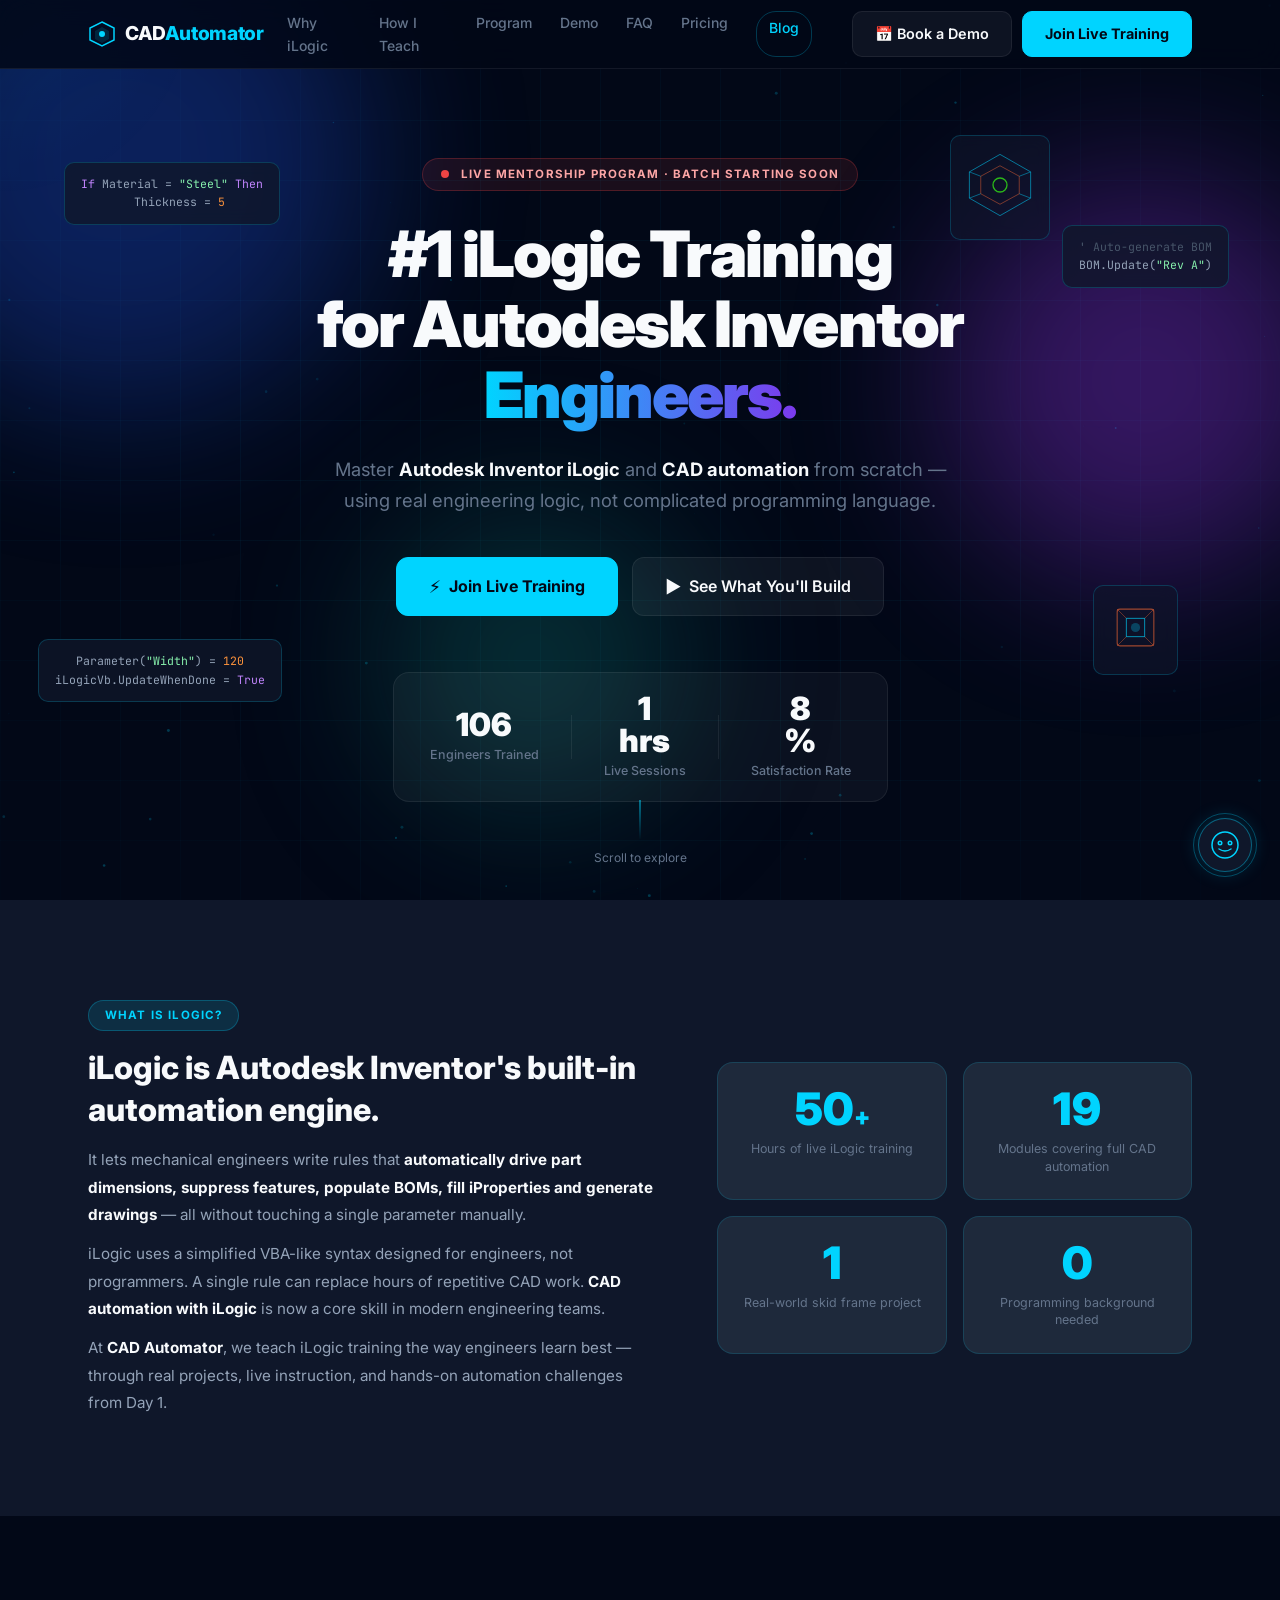
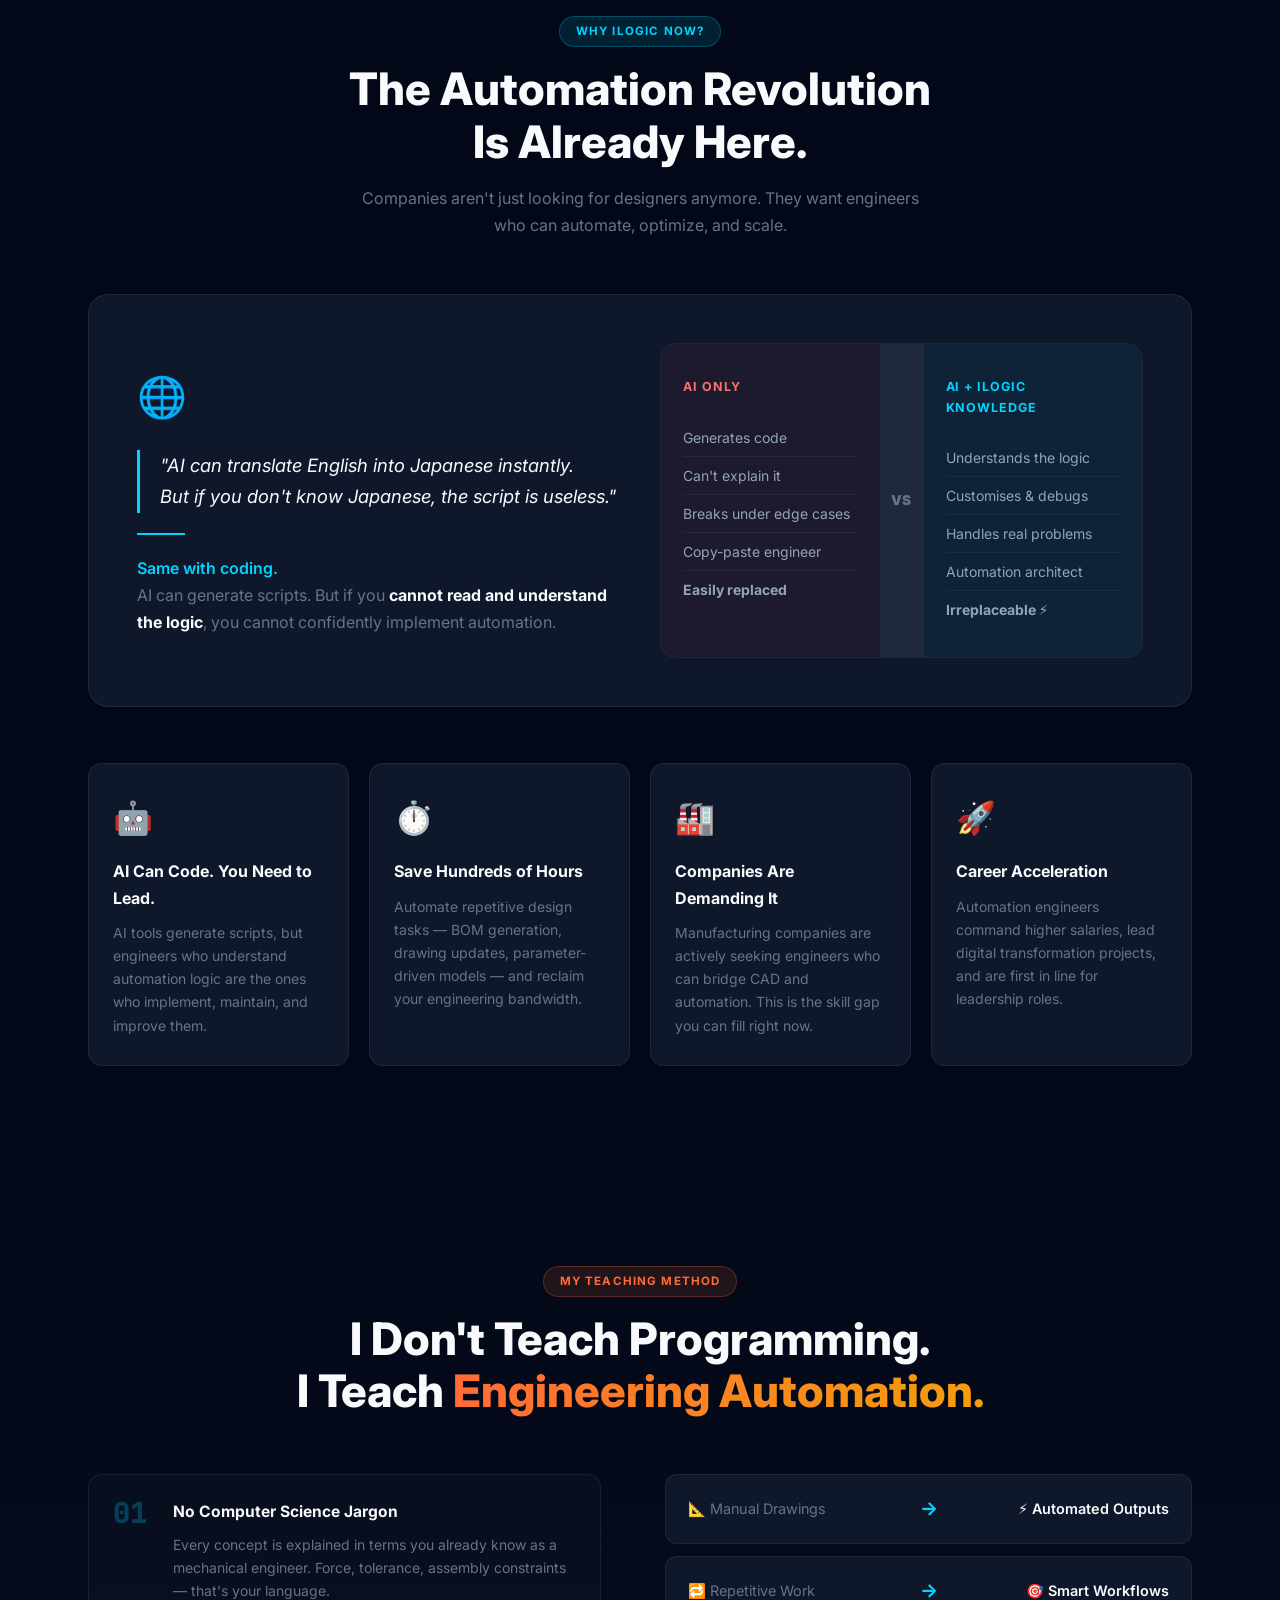
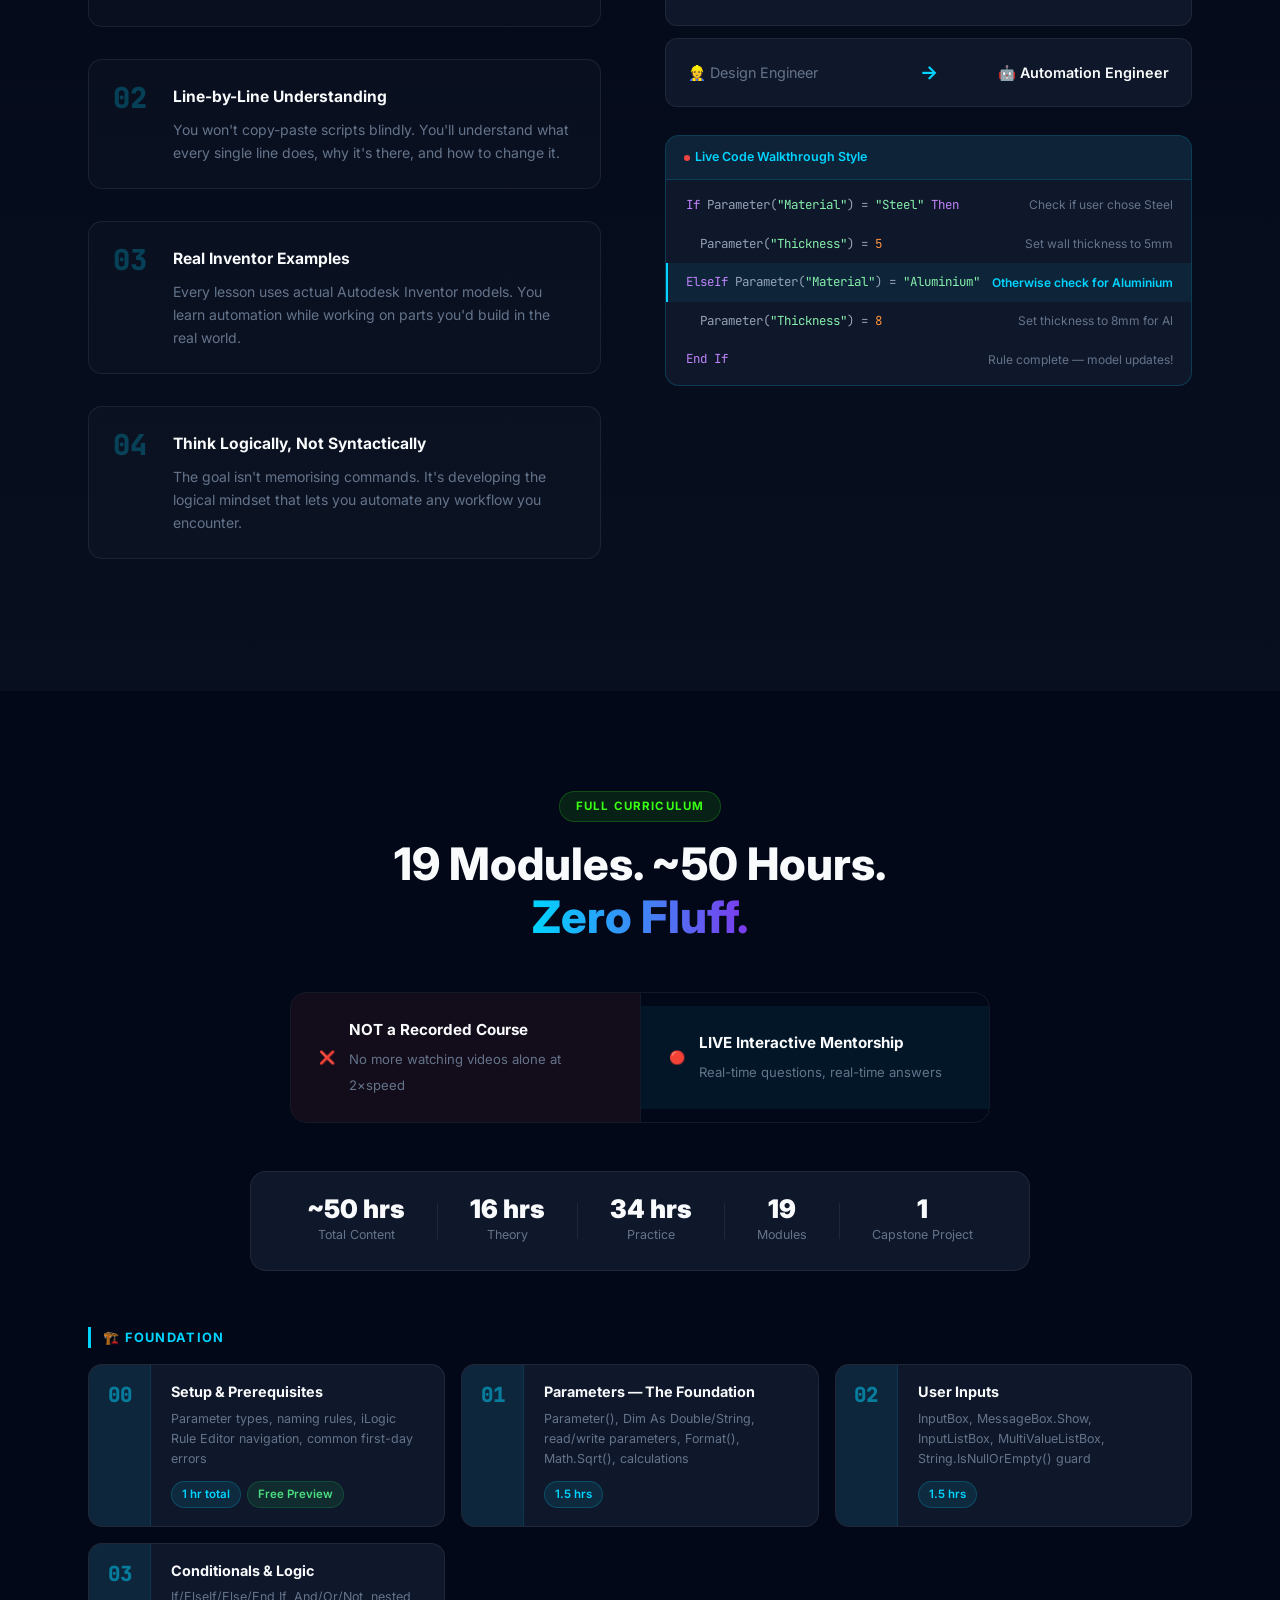
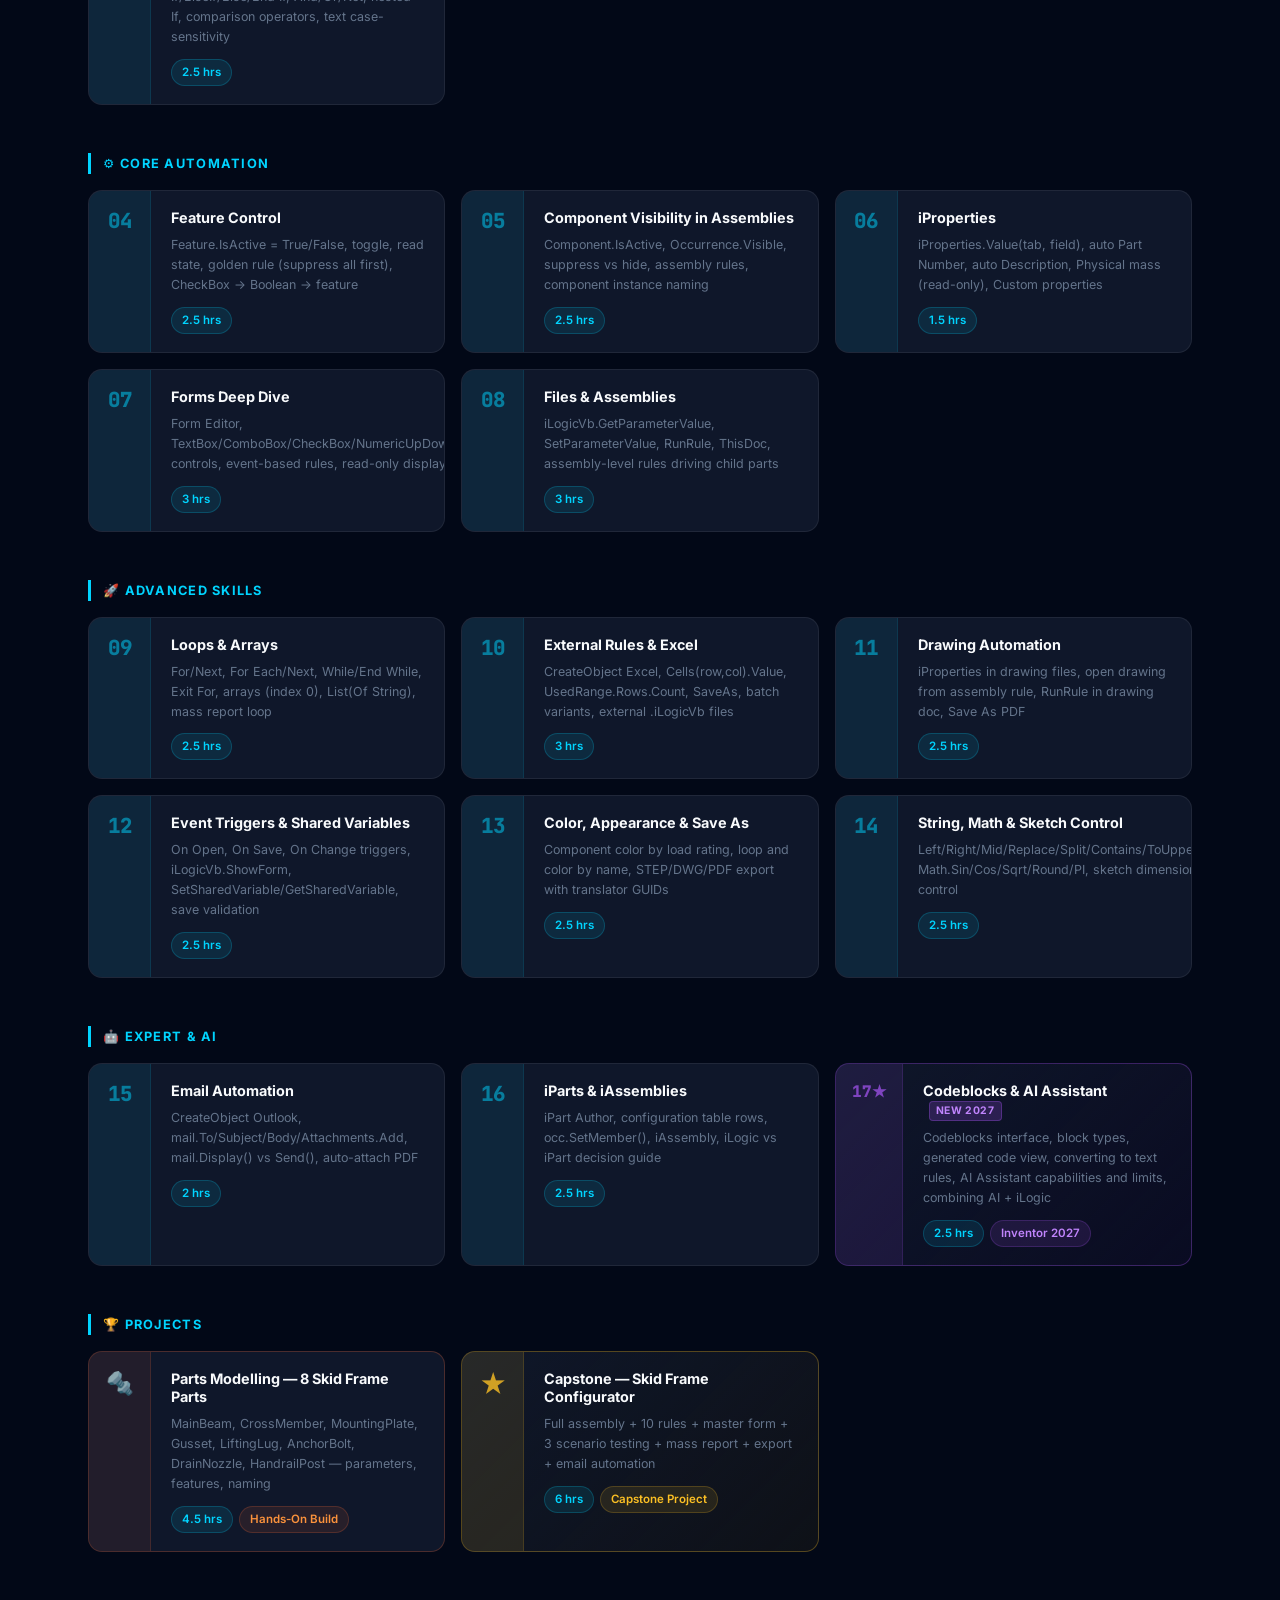
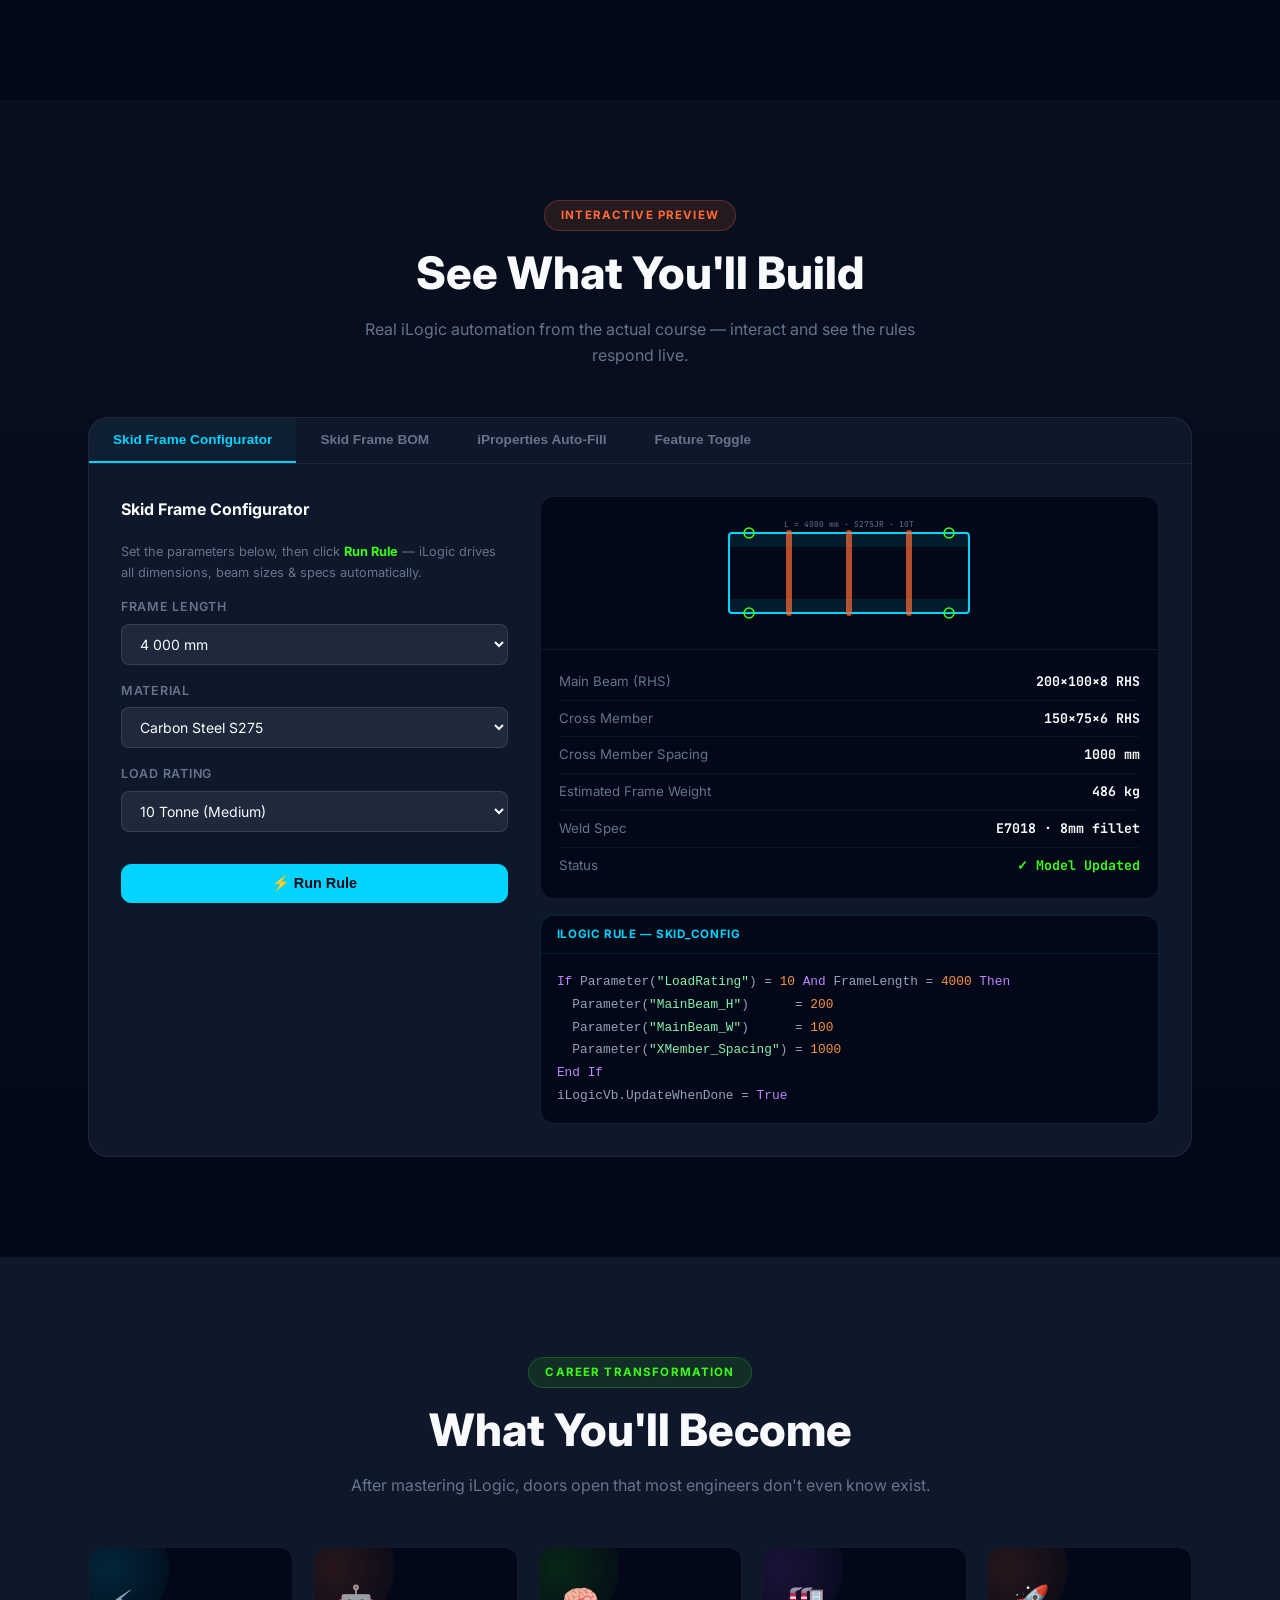
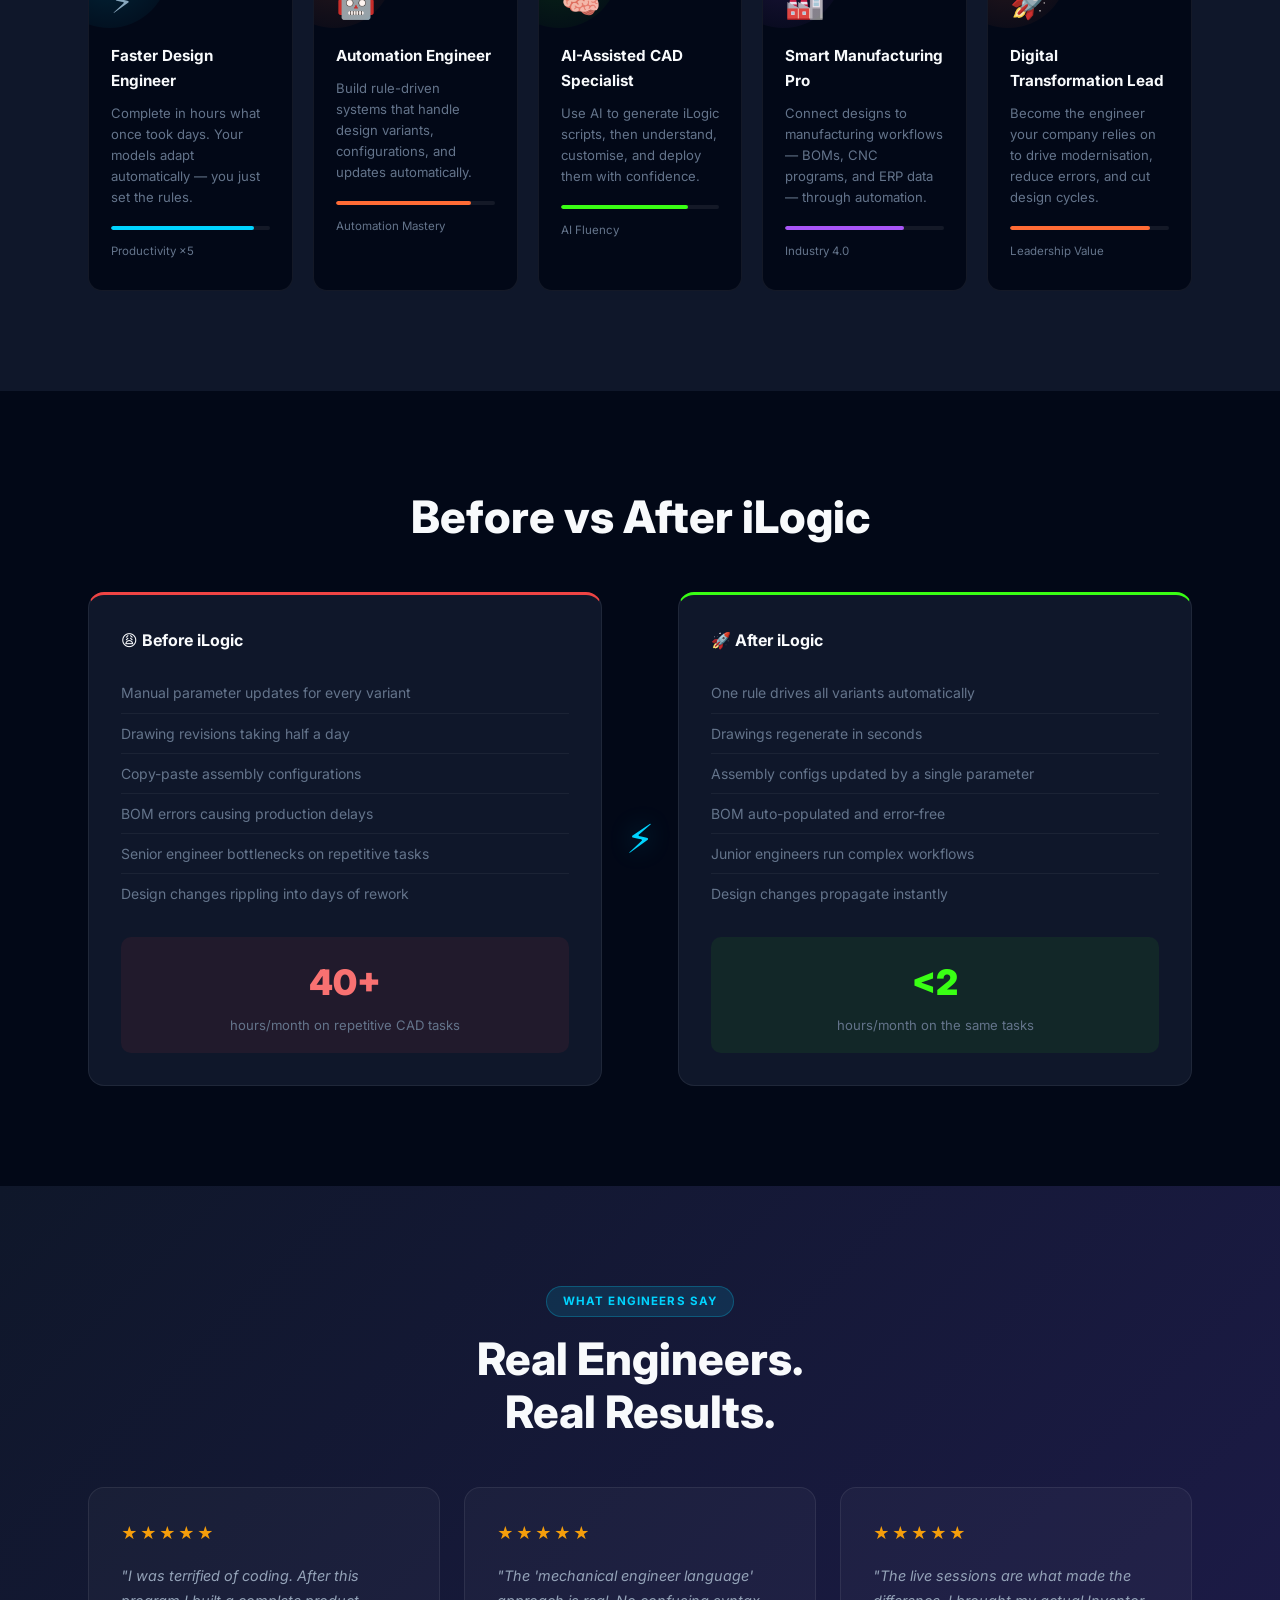
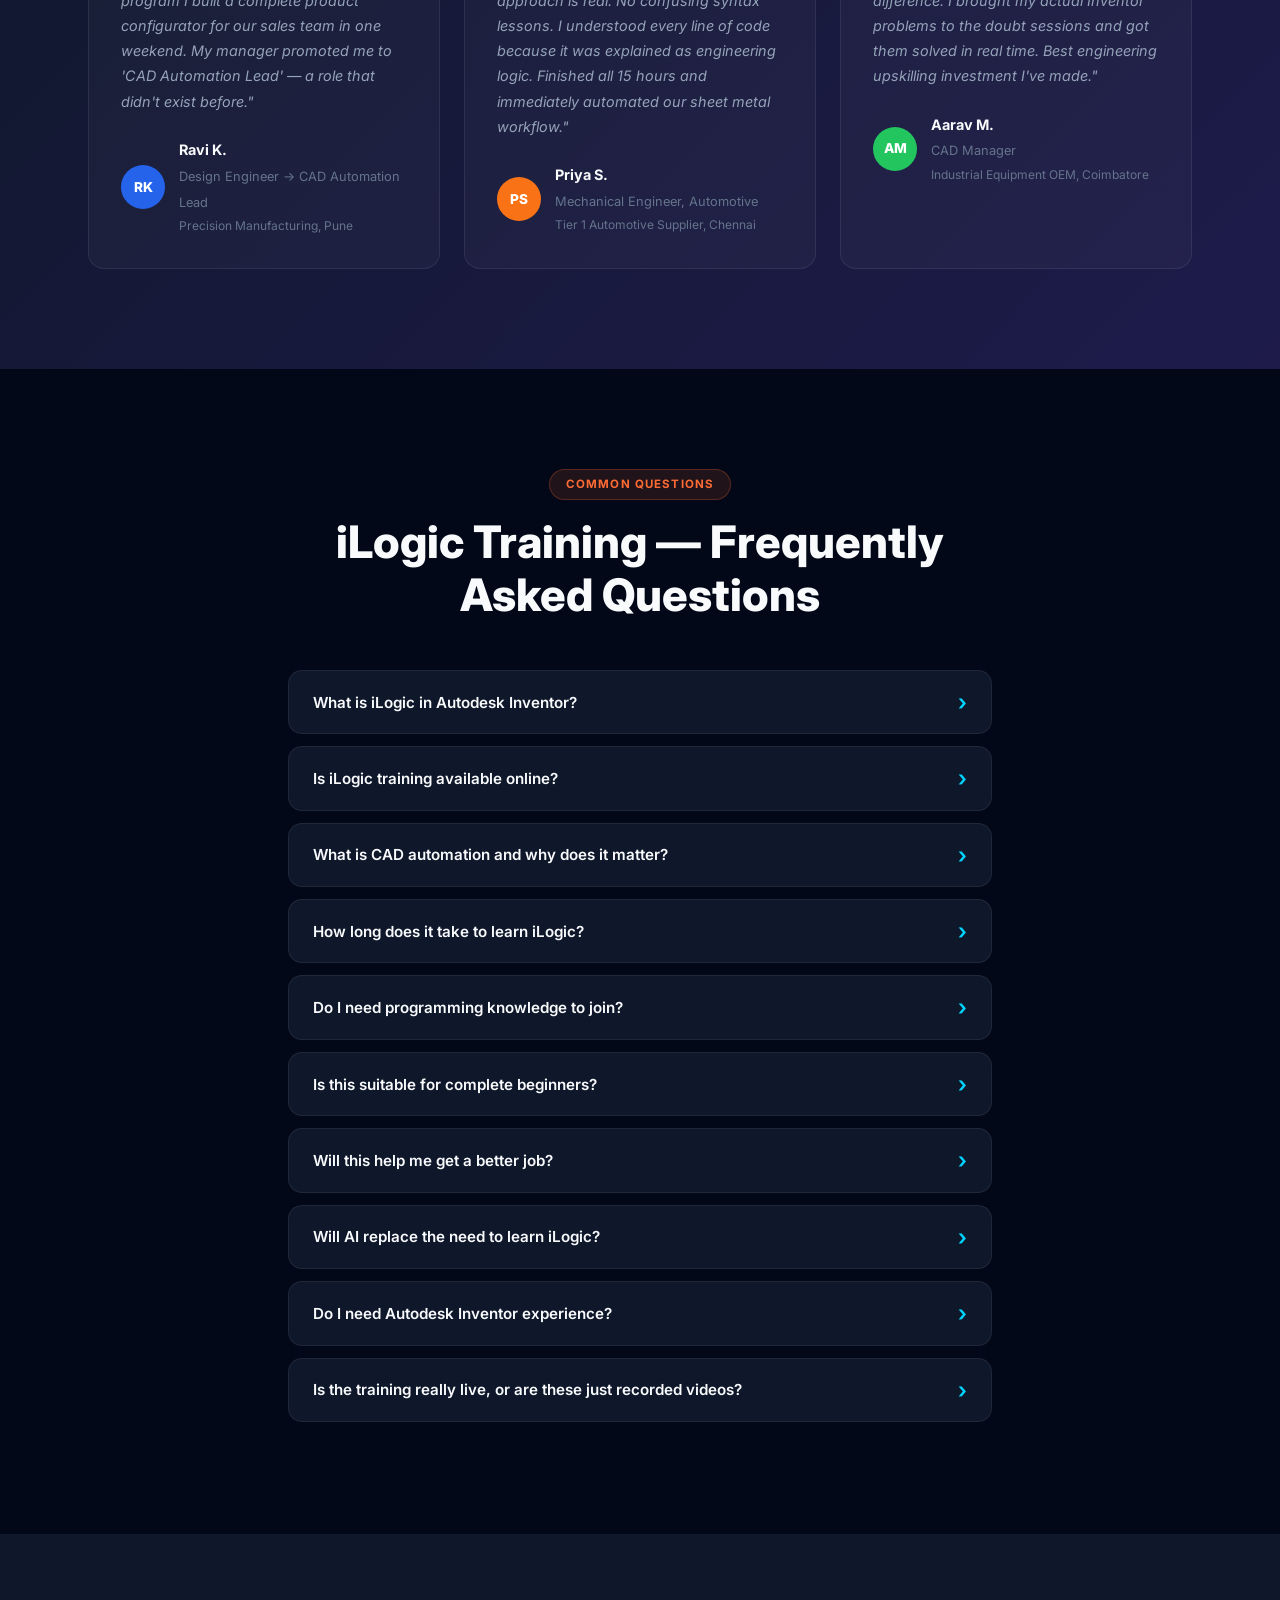
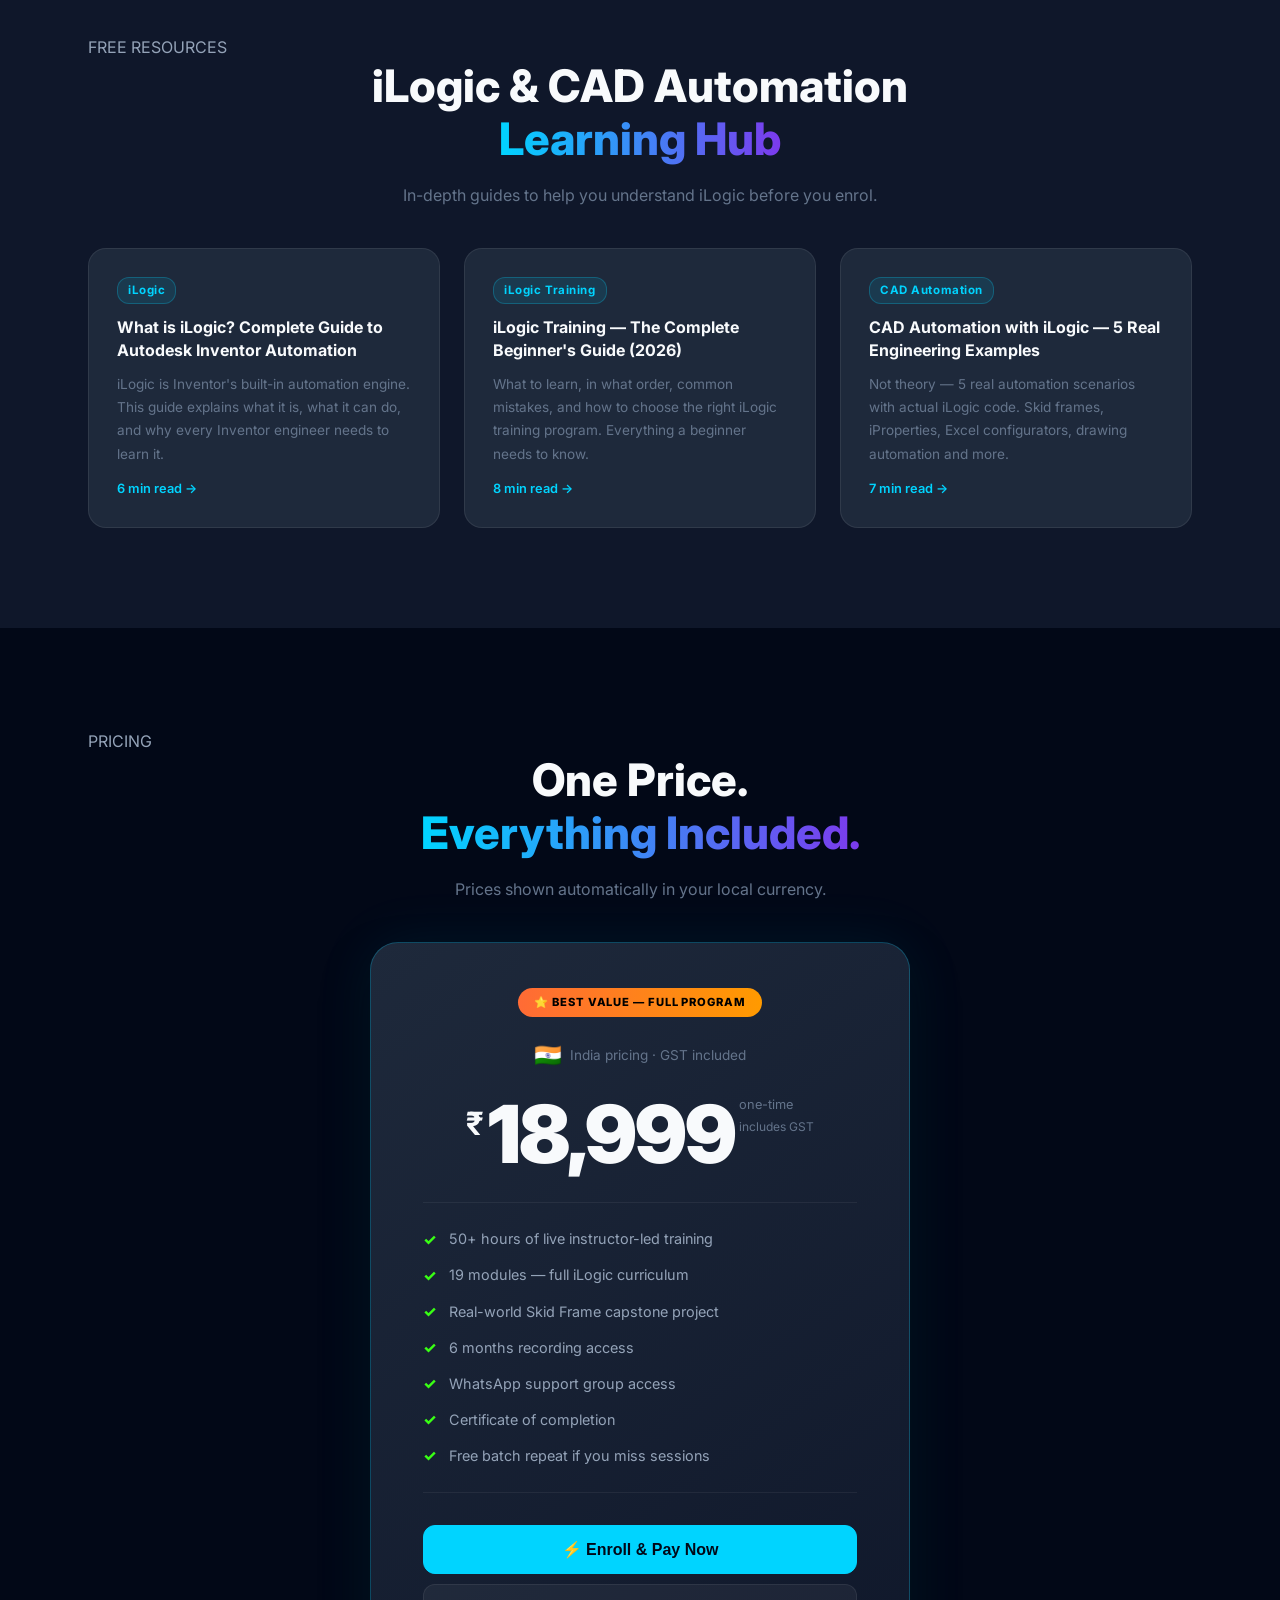
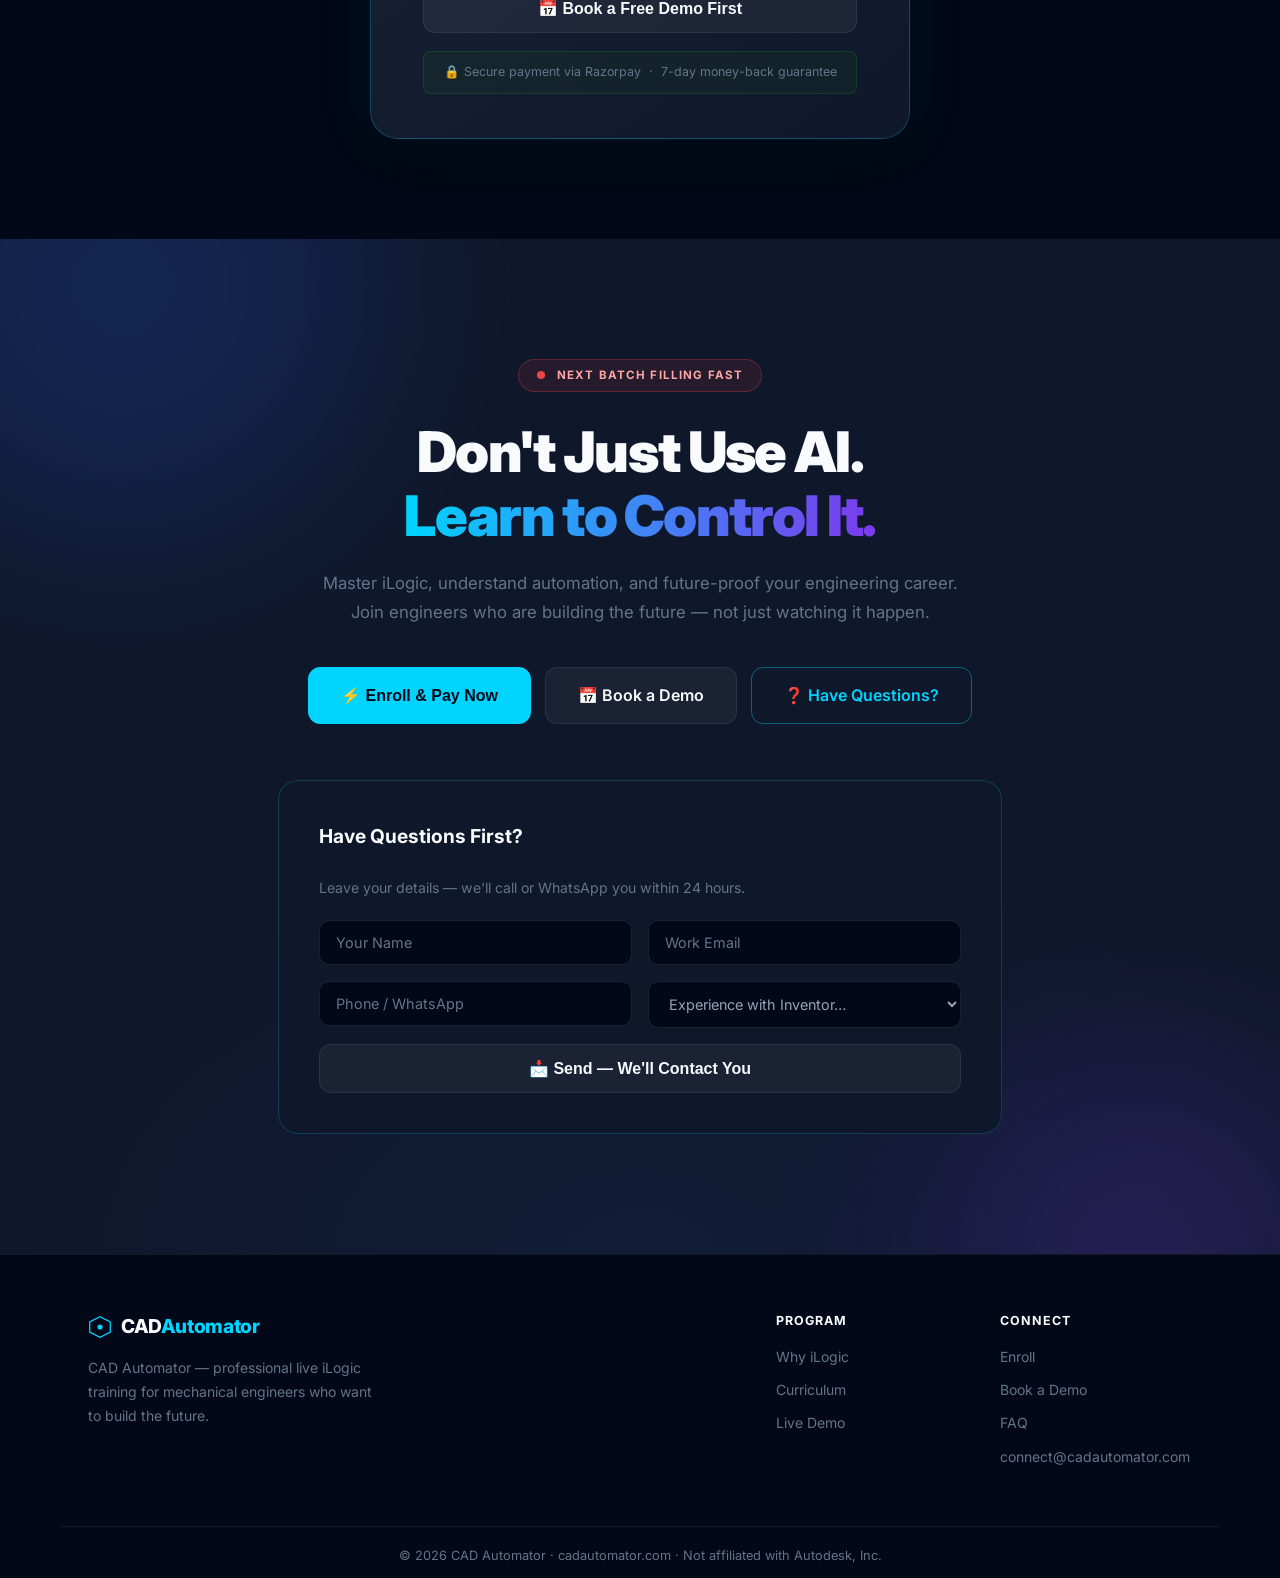
==== commit e75785b1: "Add connect@cadautomator.com to footer and Netlify form notifications Co-Authored-By: Claude Sonnet " ====
--- a/index.html
+++ b/index.html
@@ -1323,6 +1323,7 @@
         <a href="#enroll">Enroll</a>
         <a href="#book-demo" onclick="openDemoModal()">Book a Demo</a>
         <a href="#faq">FAQ</a>
+        <a href="mailto:connect@cadautomator.com">connect@cadautomator.com</a>
       </div>
     </div>
   </div>
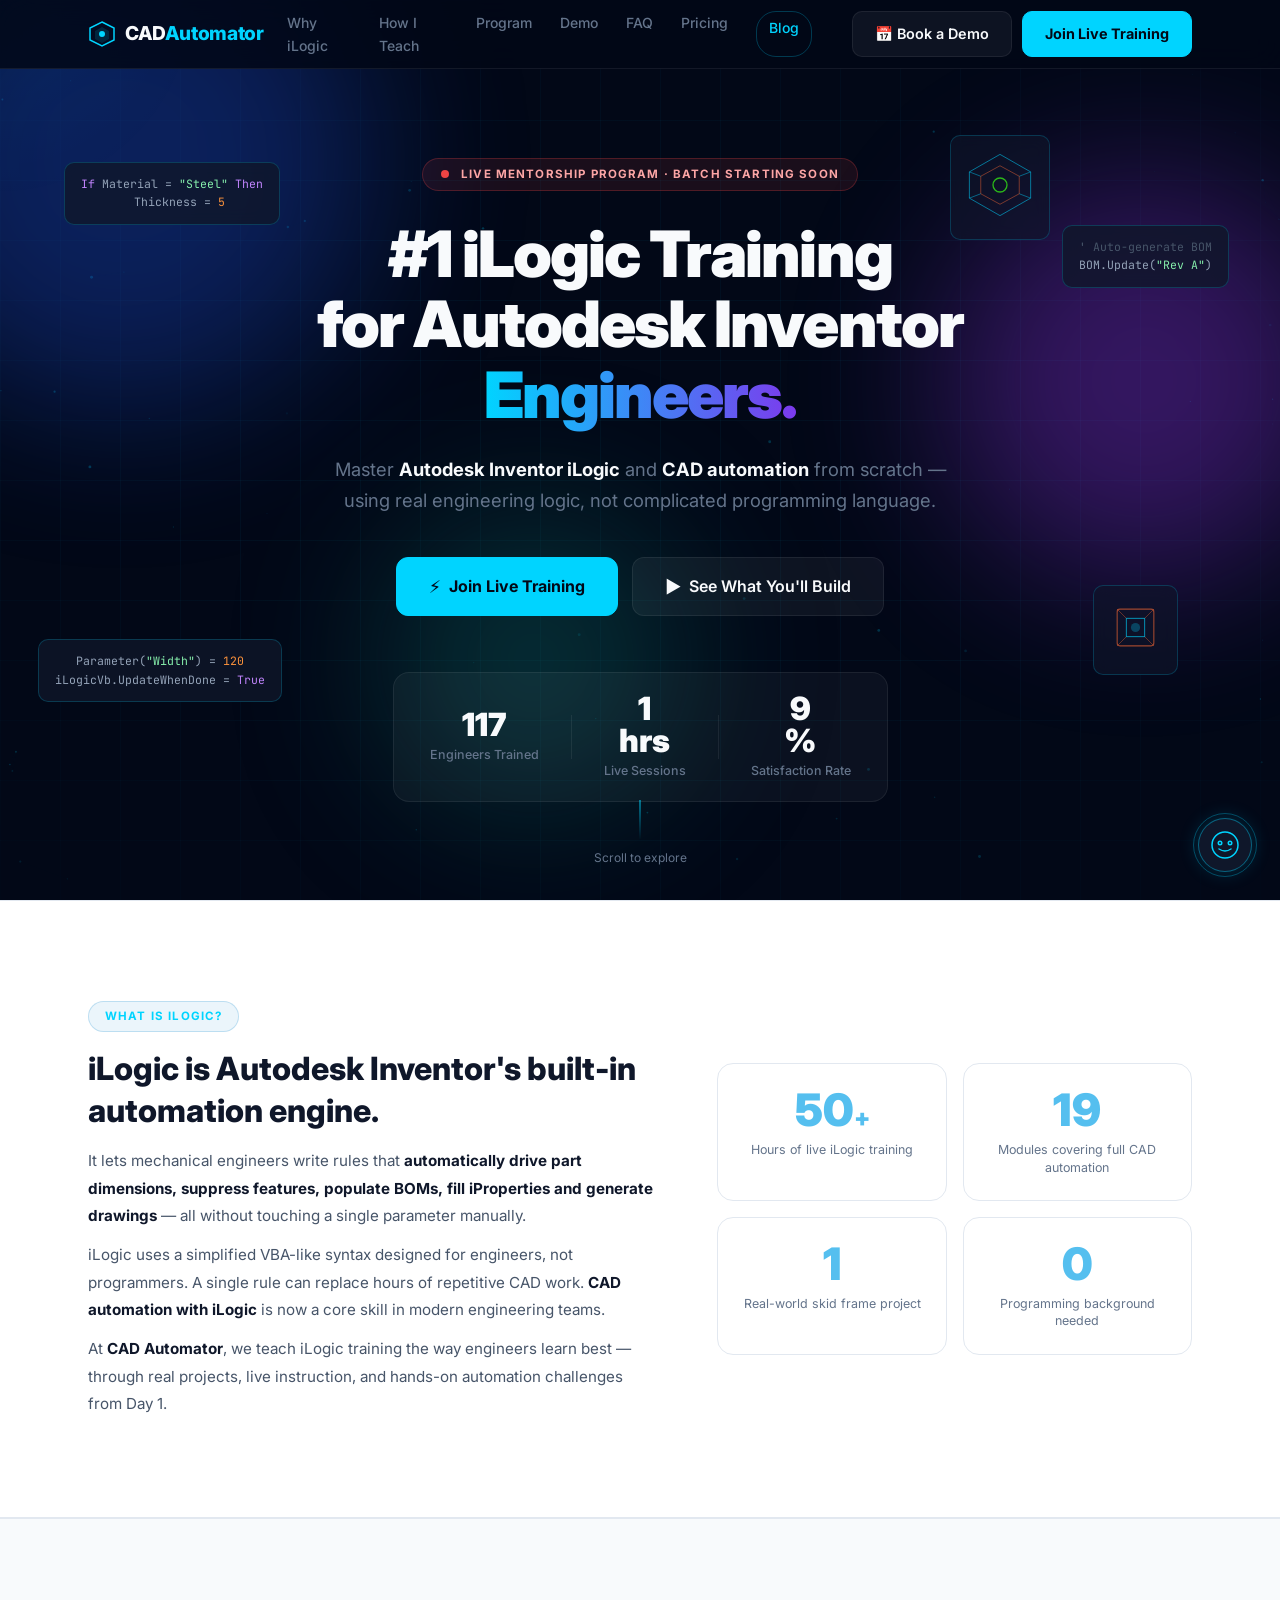
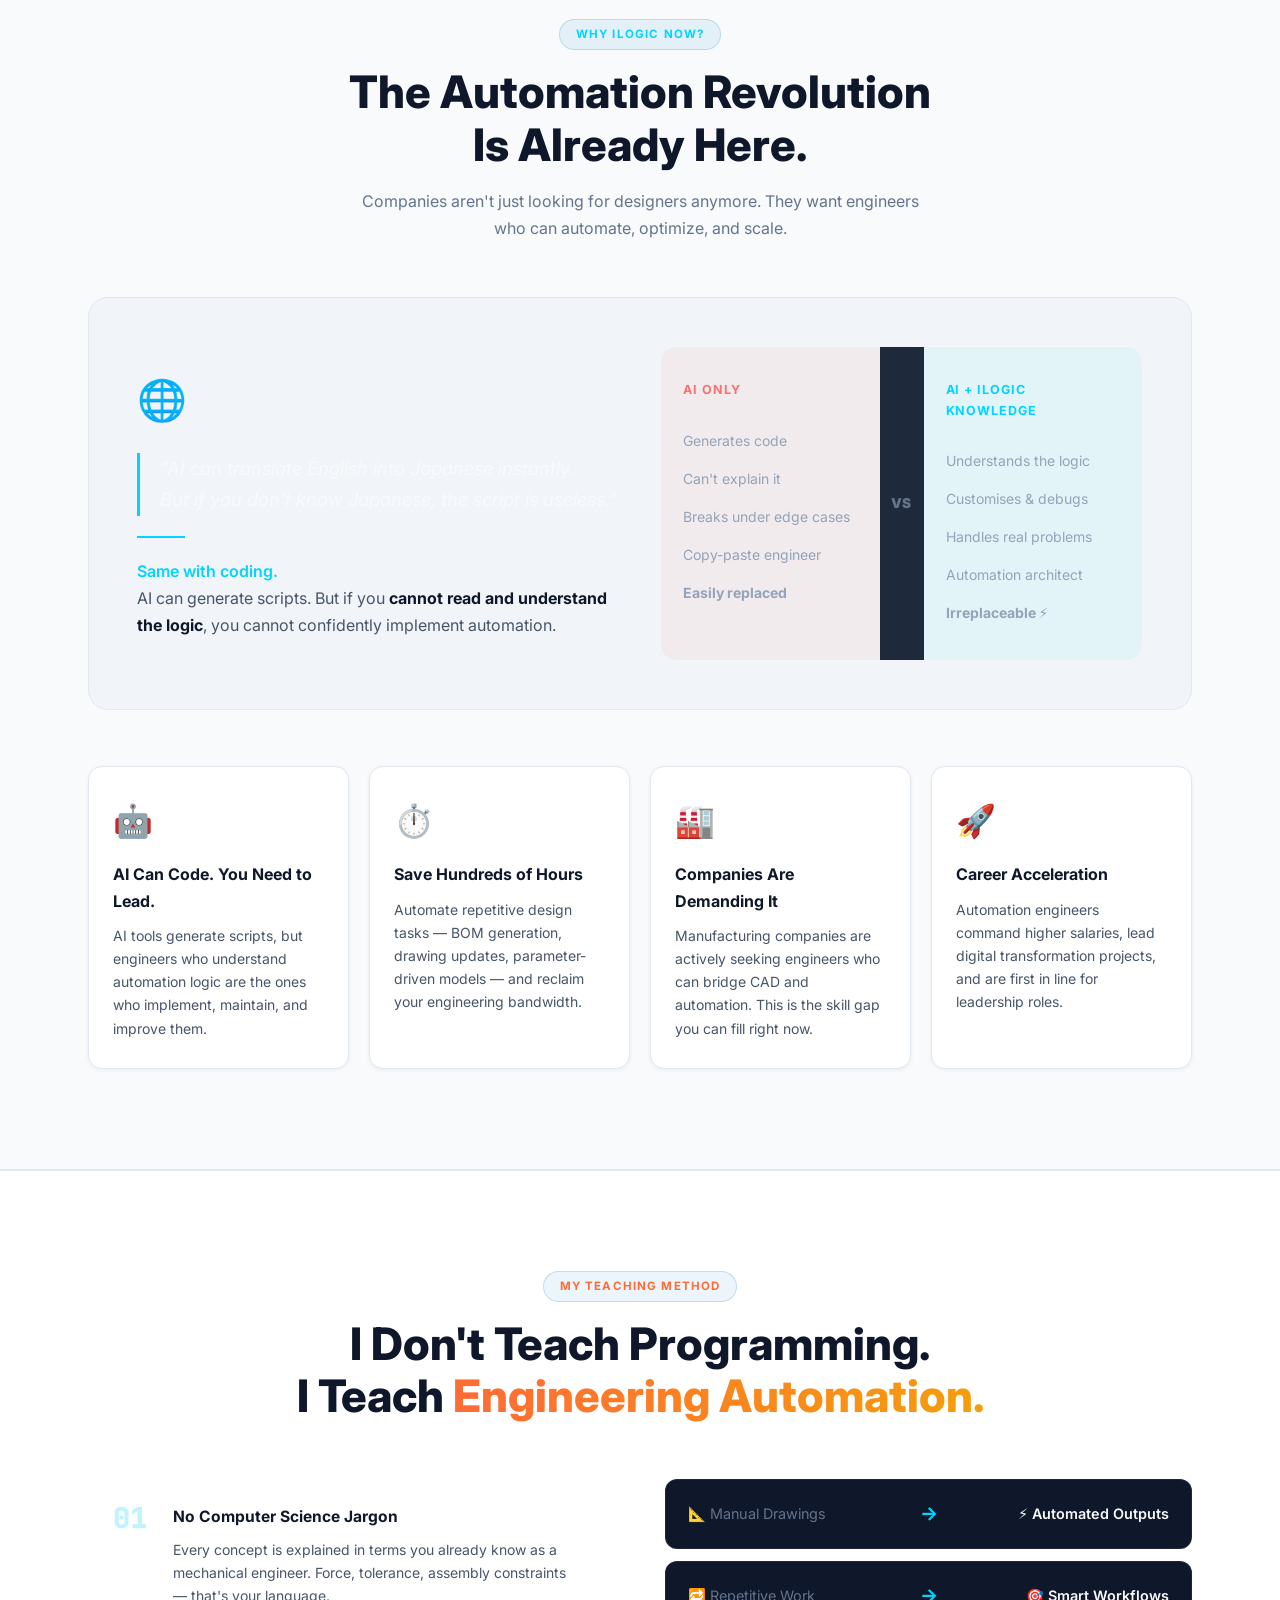
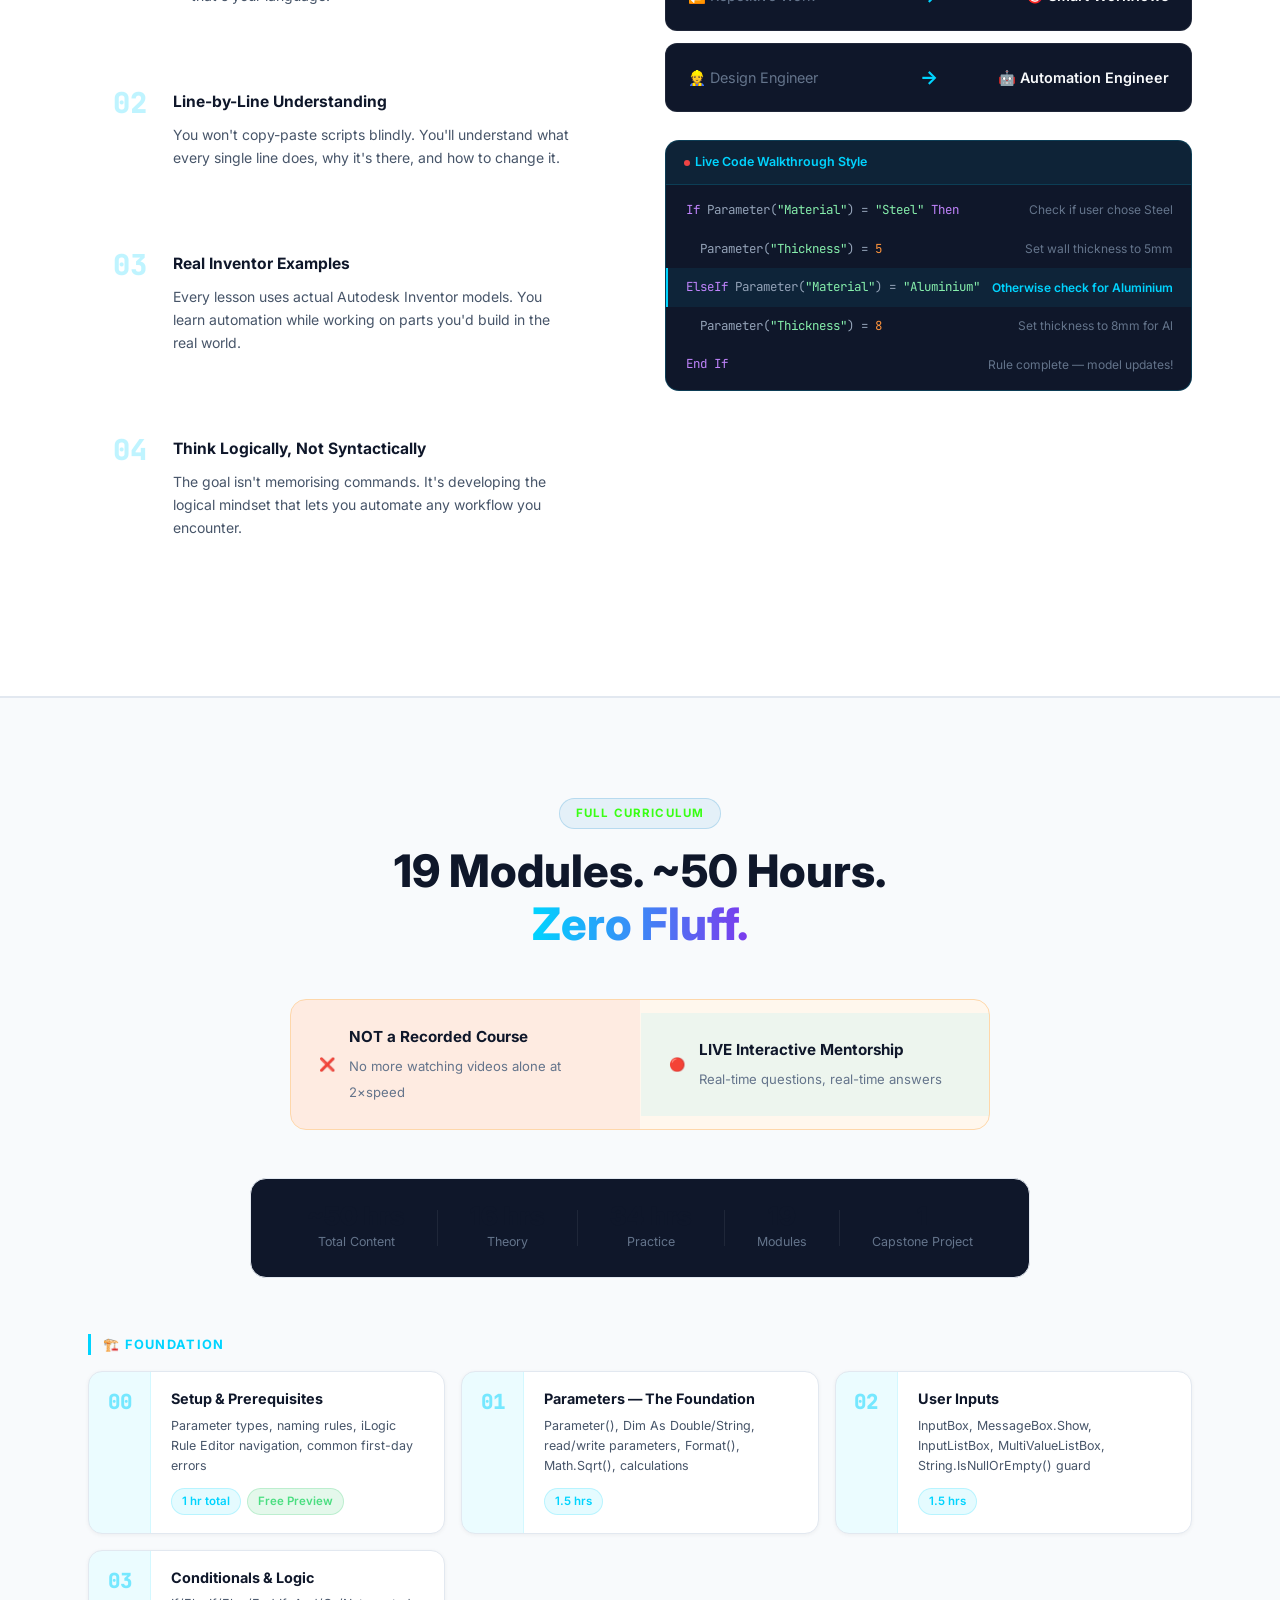
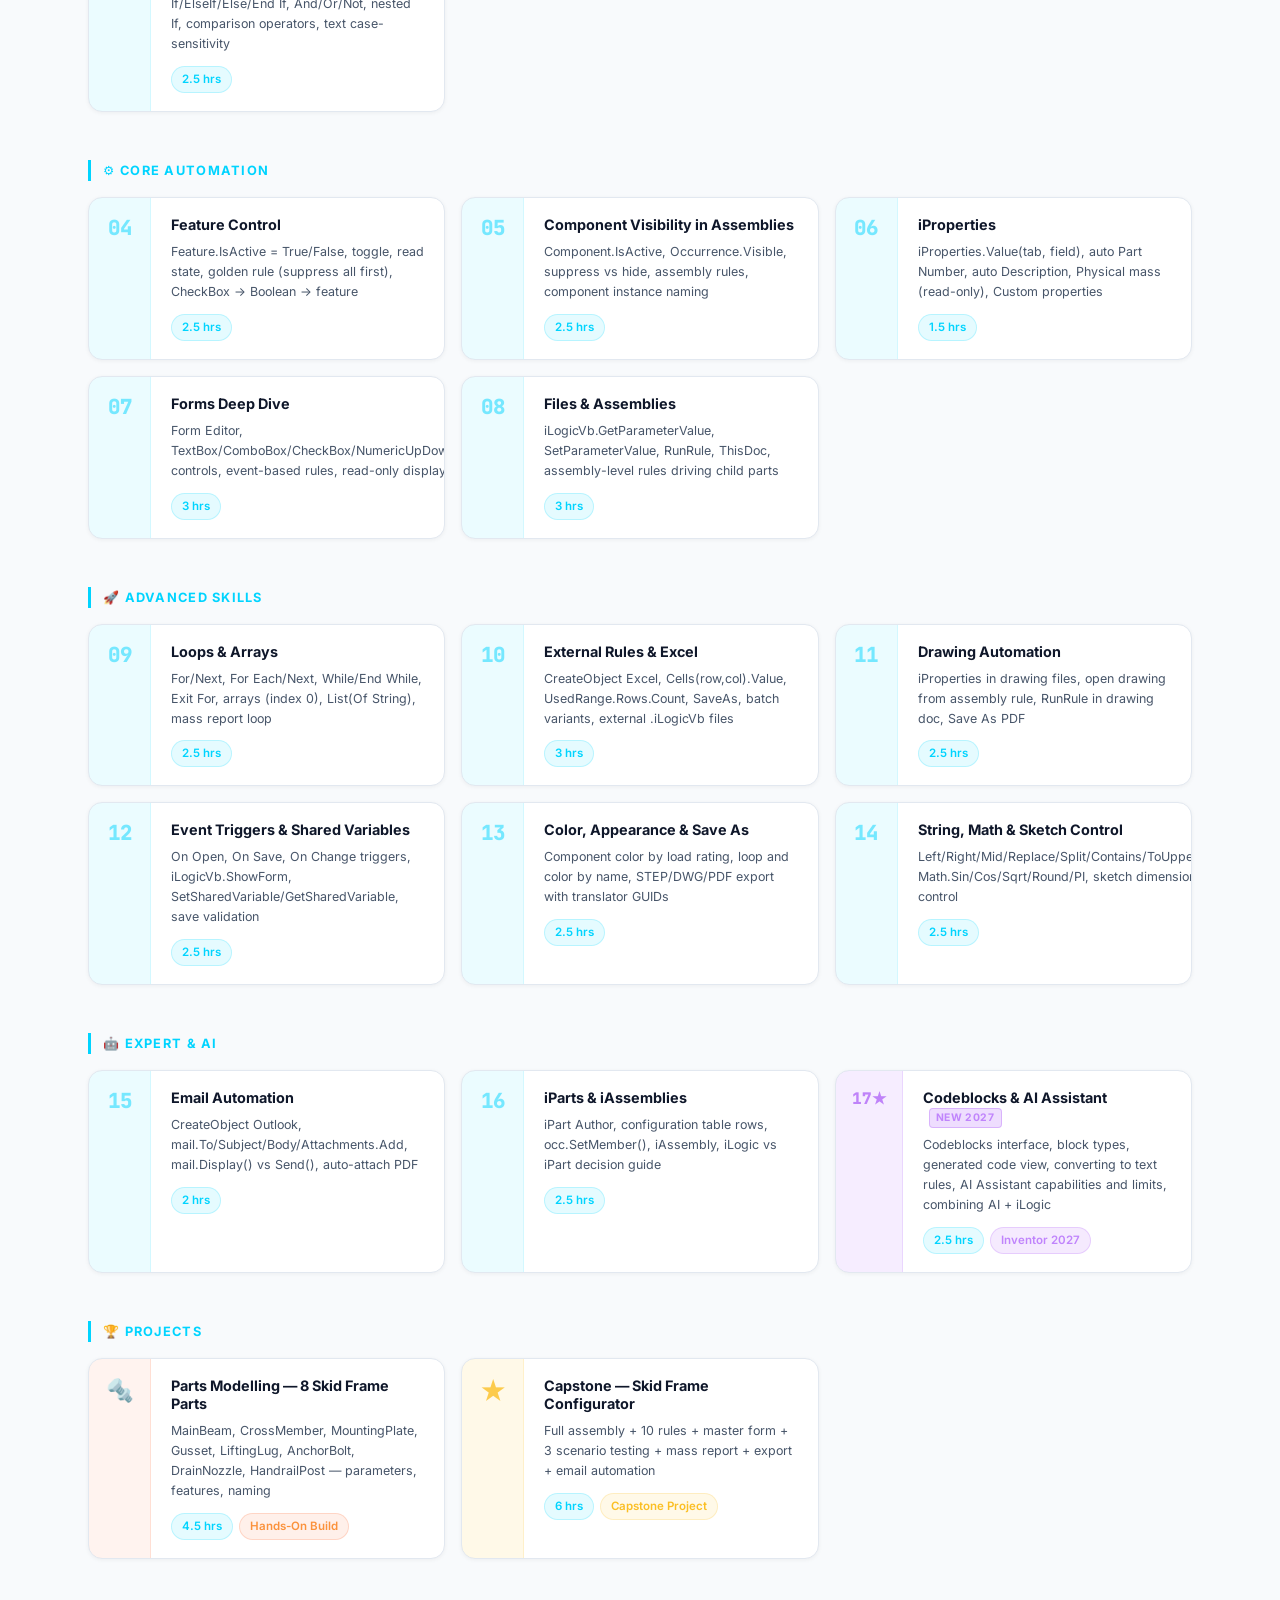
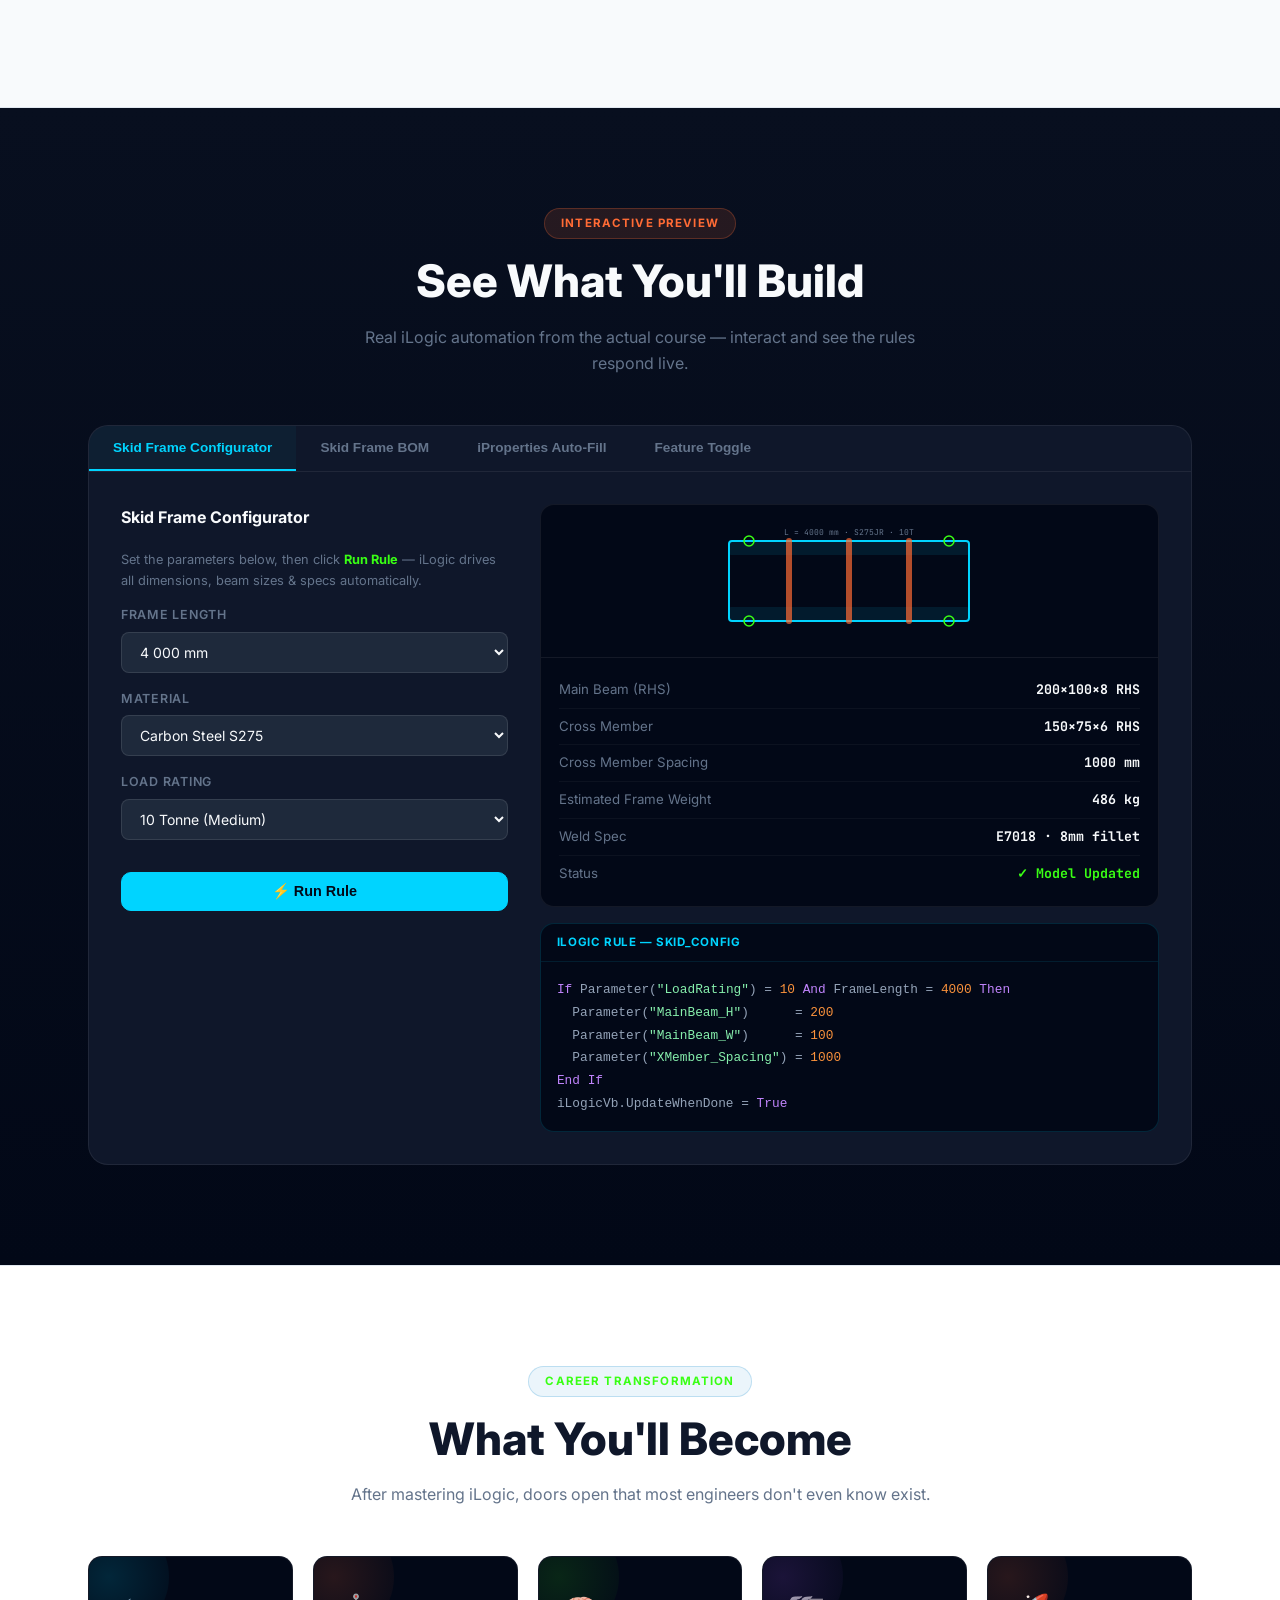
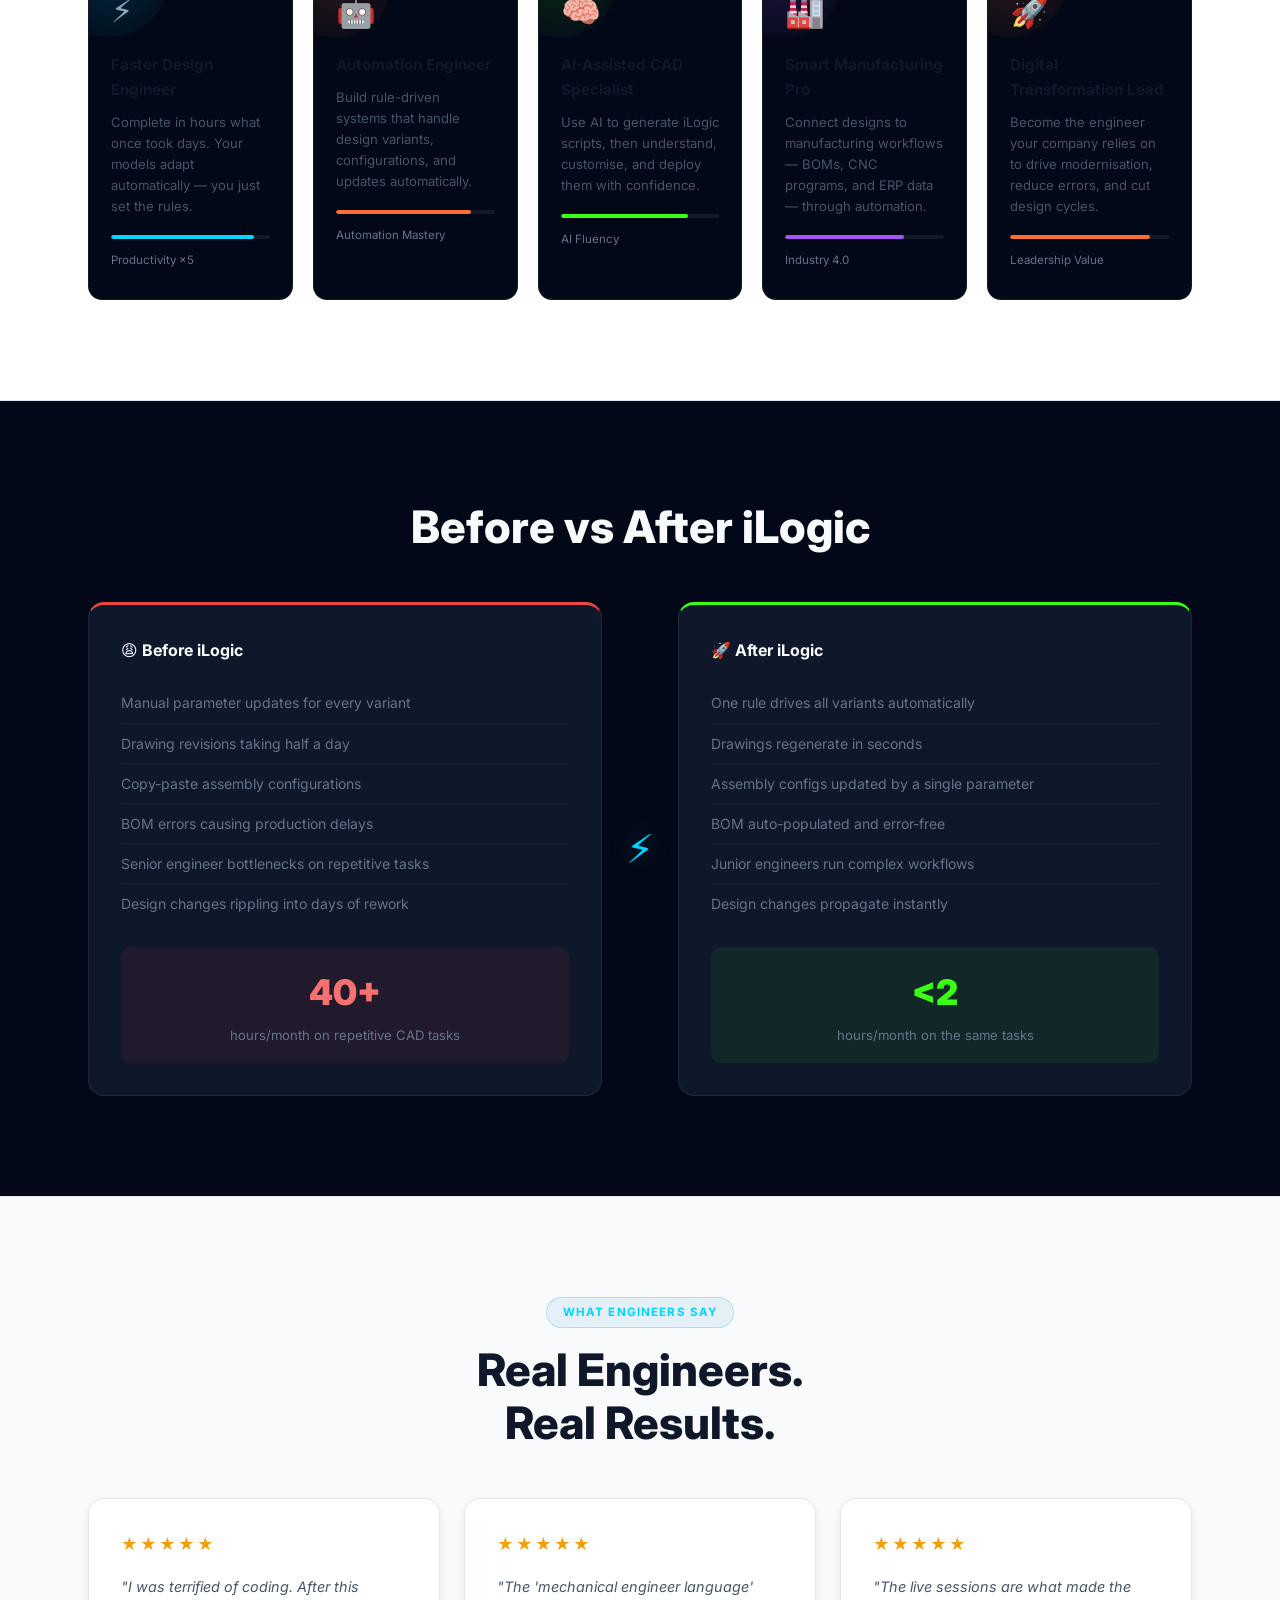
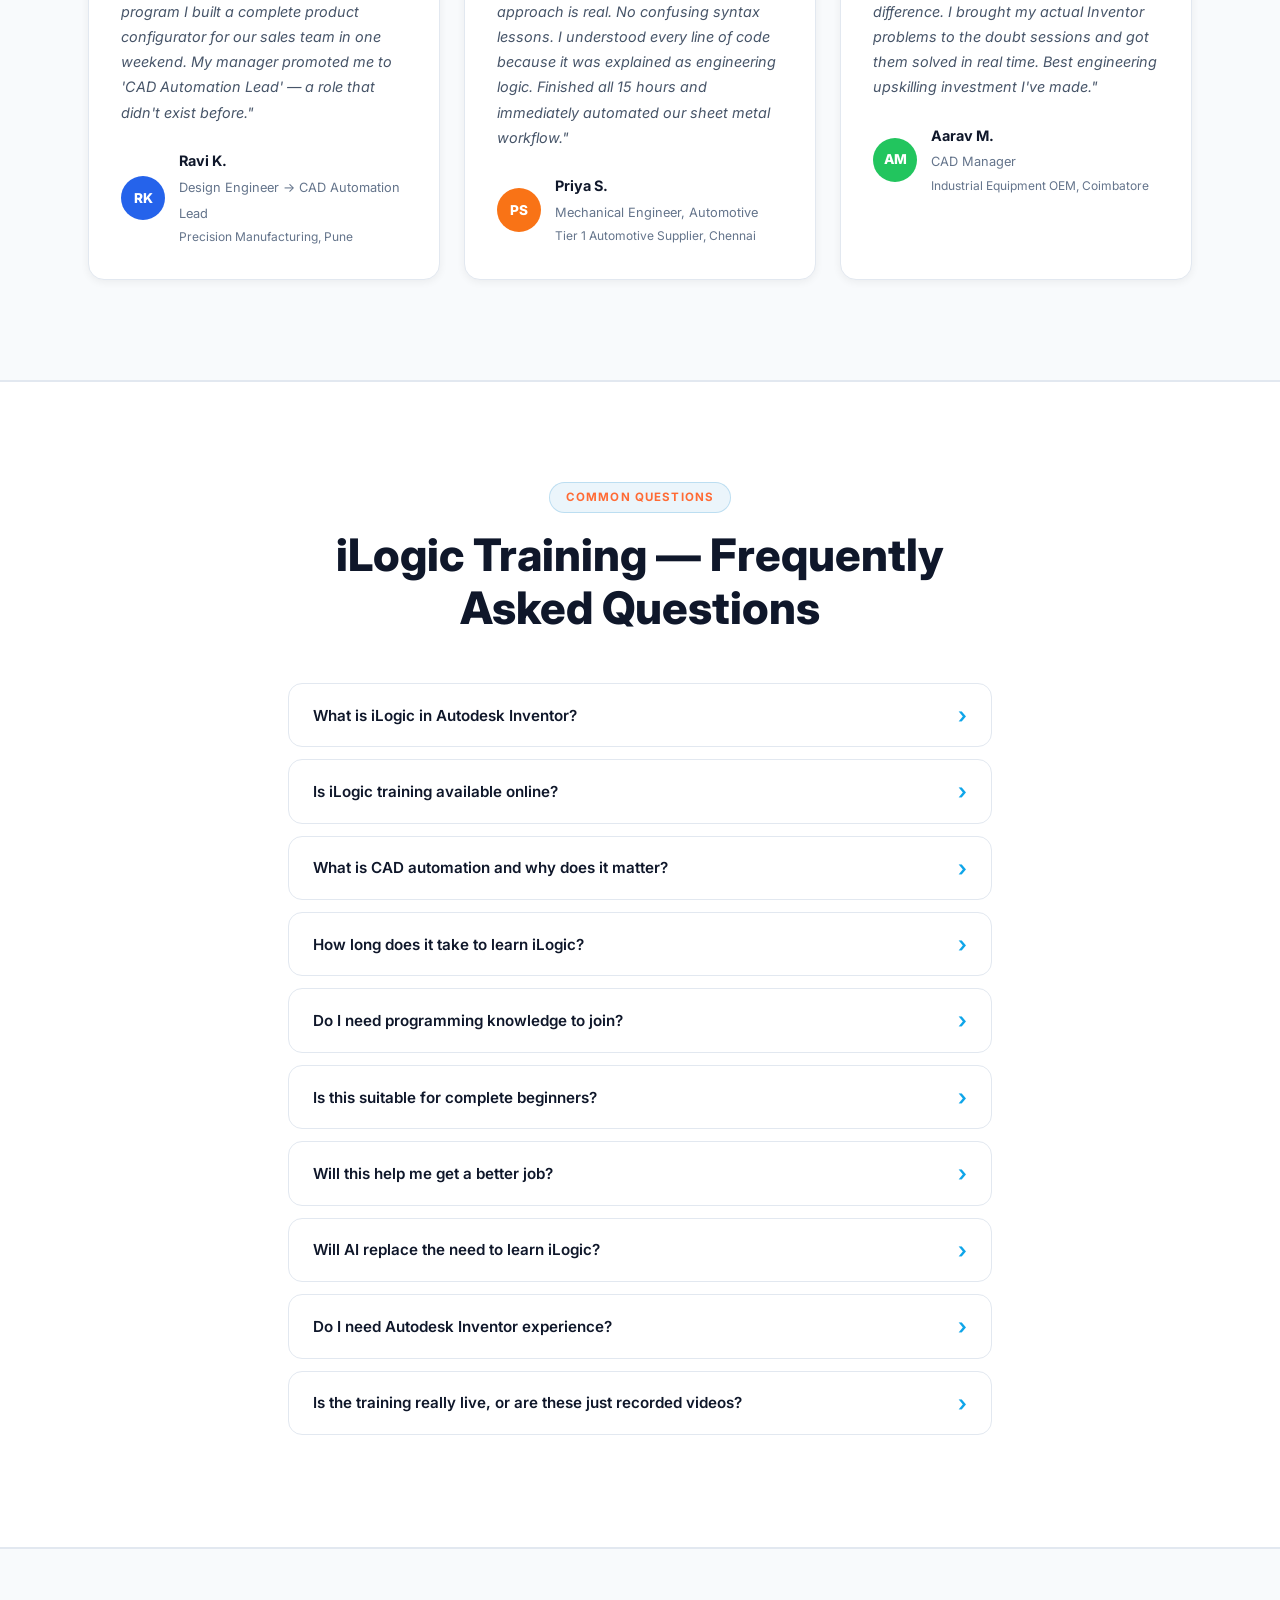
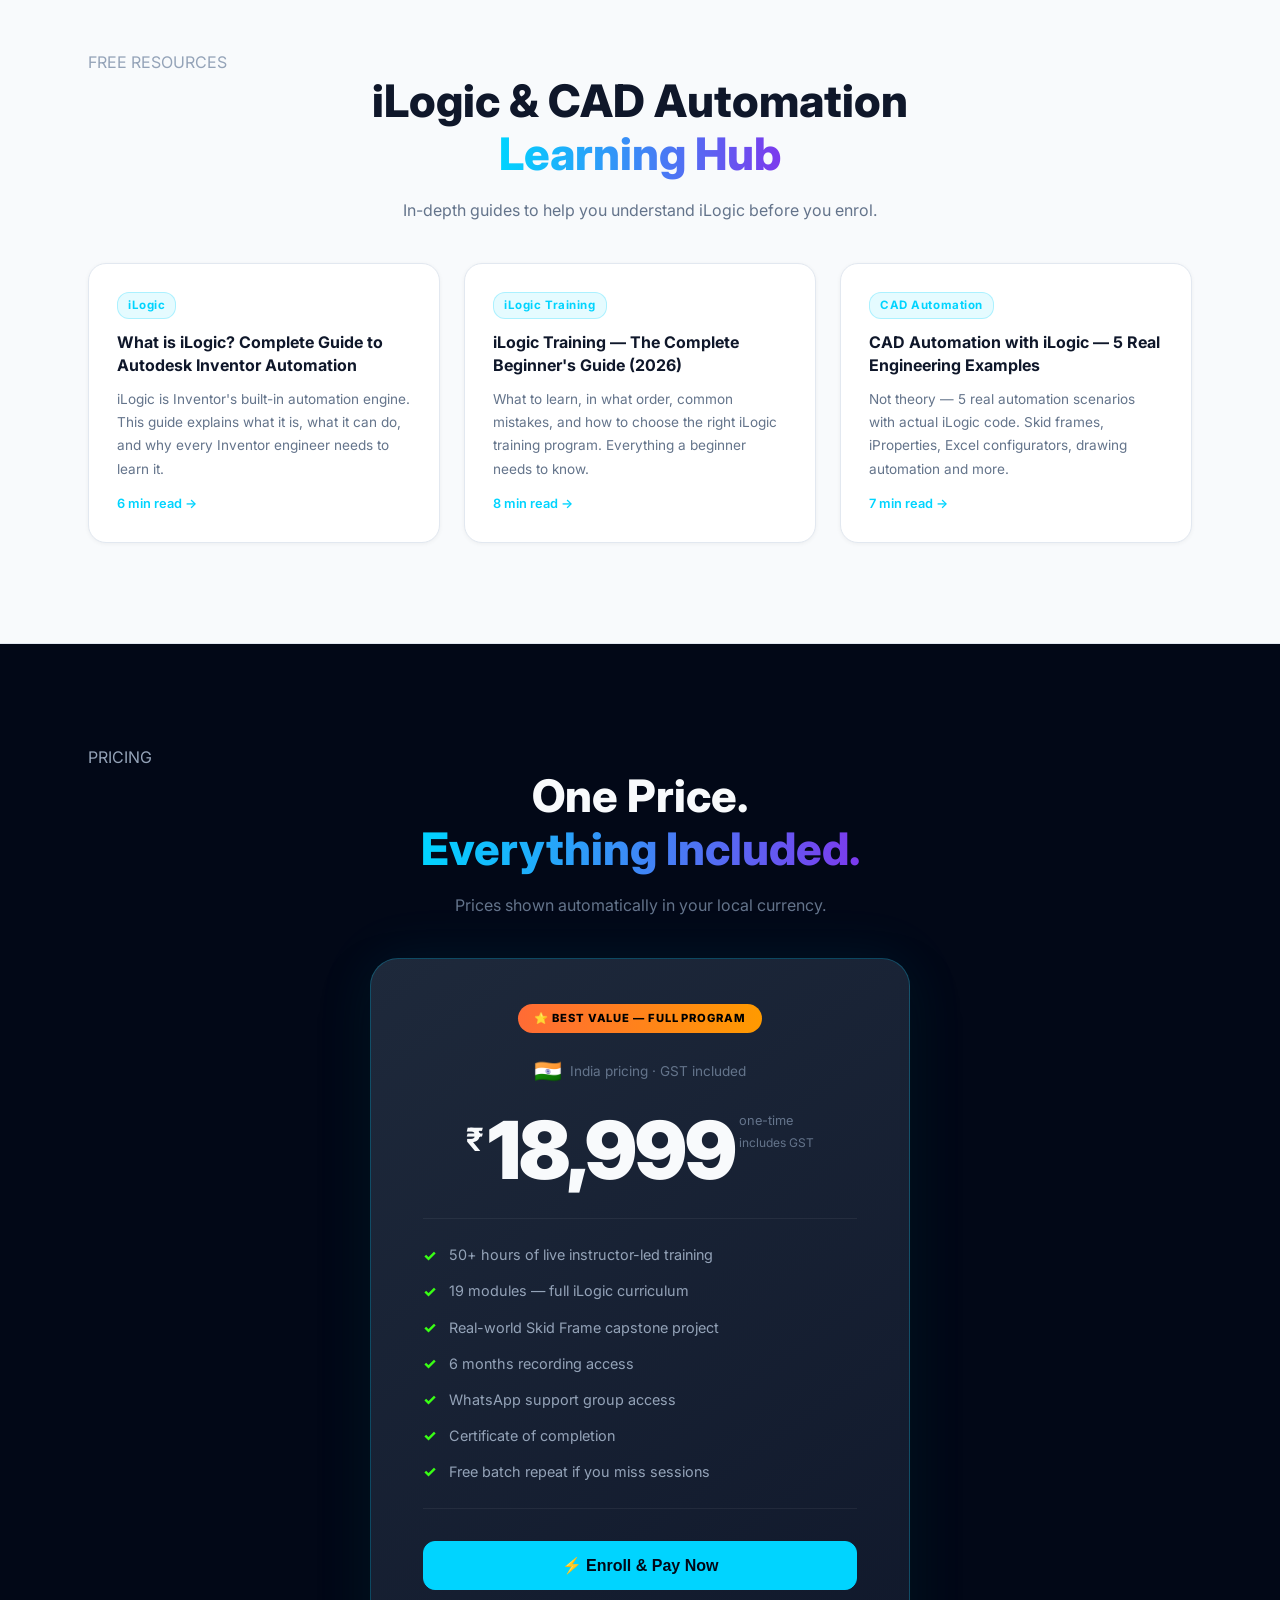
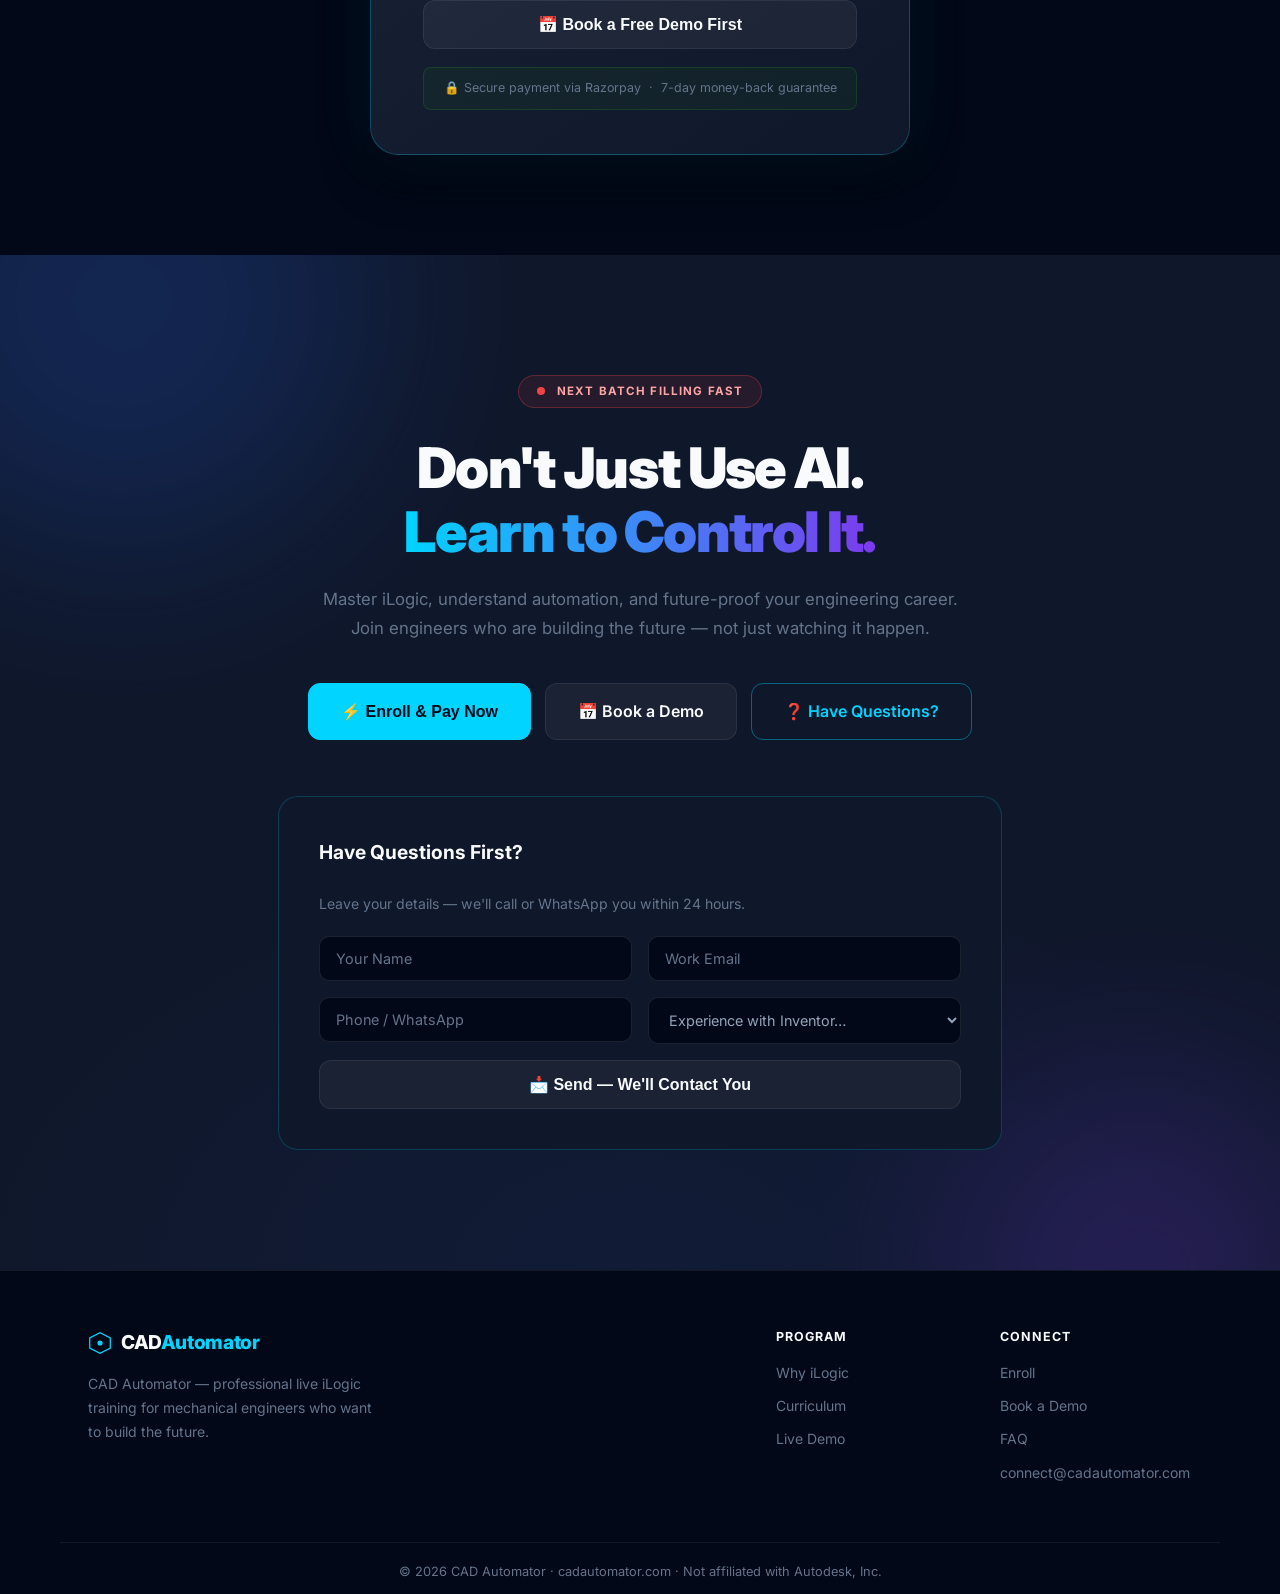
==== commit 92ea623f: "[Clean Pro theme] Light section overrides for content areas - White/light-grey alternating backgroun" ====
--- a/index.html
+++ b/index.html
@@ -206,7 +206,7 @@
 </section>
 
 <!-- ─── WHAT IS ILOGIC ────────────────────────────── -->
-<section class="section whatis-section" id="what-is-ilogic">
+<section class="section whatis-section lts" id="what-is-ilogic">
   <div class="container">
     <div class="whatis-grid">
       <div class="whatis-text">
@@ -227,7 +227,7 @@
 </section>
 
 <!-- ─── WHY NOW ──────────────────────────────────── -->
-<section class="section why-section" id="why">
+<section class="section why-section lts lts-alt" id="why">
   <div class="container">
     <div class="section-label-wrap">
       <span class="section-chip">Why iLogic Now?</span>
@@ -303,7 +303,7 @@
 </section>
 
 <!-- ─── HOW I TEACH ──────────────────────────────── -->
-<section class="section teach-section" id="how">
+<section class="section teach-section lts" id="how">
   <div class="container">
     <div class="section-label-wrap">
       <span class="section-chip chip-orange">My Teaching Method</span>
@@ -395,7 +395,7 @@
 </section>
 
 <!-- ─── PROGRAM STRUCTURE ─────────────────────────── -->
-<section class="section structure-section" id="structure">
+<section class="section structure-section lts lts-alt" id="structure">
   <div class="container">
     <div class="section-label-wrap">
       <span class="section-chip chip-green">Full Curriculum</span>
@@ -917,7 +917,7 @@
 </section>
 
 <!-- ─── WHAT YOU'LL BECOME ───────────────────────── -->
-<section class="section become-section">
+<section class="section become-section lts">
   <div class="container">
     <div class="section-label-wrap">
       <span class="section-chip chip-green">Career Transformation</span>
@@ -1010,7 +1010,7 @@
 </section>
 
 <!-- ─── TESTIMONIALS ─────────────────────────────── -->
-<section class="section testi-section">
+<section class="section testi-section lts lts-alt">
   <div class="container">
     <div class="section-label-wrap">
       <span class="section-chip">What Engineers Say</span>
@@ -1058,7 +1058,7 @@
 </section>
 
 <!-- ─── FAQ ──────────────────────────────────────── -->
-<section class="section faq-section" id="faq">
+<section class="section faq-section lts" id="faq">
   <div class="container faq-container">
     <div class="section-label-wrap">
       <span class="section-chip chip-orange">Common Questions</span>
@@ -1161,7 +1161,7 @@
 </section>
 
 <!-- ─── BLOG ──────────────────────────────────────── -->
-<section class="section blog-section reveal" id="blog">
+<section class="section blog-section lts lts-alt reveal" id="blog">
   <div class="container">
     <div class="section-badge">FREE RESOURCES</div>
     <h2 class="section-title">iLogic &amp; CAD Automation<br><span class="gradient-text">Learning Hub</span></h2>
--- a/css/style.css
+++ b/css/style.css
@@ -1736,3 +1736,145 @@
   /* Enroll form full-width */
   .ef-row { grid-template-columns: 1fr; }
 }
+
+/* ═══════════════════════════════════════════════════════════
+   CLEAN PRO THEME  — Light section overrides
+   Theme name: "Clean Pro"  |  Dark base: "Dark Engine"
+   lts  = light section (white)
+   lts-alt = light section alternate (soft grey)
+═══════════════════════════════════════════════════════════ */
+
+/* Base light section */
+.lts {
+  background: #ffffff;
+}
+.lts-alt {
+  background: #f8fafc;
+}
+
+/* ── Typography in light sections ── */
+.lts .section-title,
+.lts-alt .section-title { color: #0f172a; }
+
+.lts .section-sub,
+.lts-alt .section-sub { color: #64748b; }
+
+.lts strong,
+.lts-alt strong { color: #0f172a; }
+
+.lts p,
+.lts-alt p { color: #475569; }
+
+.lts h2, .lts h3, .lts h4,
+.lts-alt h2, .lts-alt h3, .lts-alt h4 { color: #0f172a; }
+
+/* ── Section chips / badges ── */
+.lts .section-chip,
+.lts-alt .section-chip { background: rgba(2,132,199,.08); border-color: rgba(2,132,199,.2); }
+
+/* ── Why iLogic cards ── */
+.lts .why-card,
+.lts-alt .why-card {
+  background: #ffffff;
+  border-color: #e2e8f0;
+  box-shadow: 0 1px 4px rgba(0,0,0,.06);
+}
+.lts .why-card:hover,
+.lts-alt .why-card:hover { border-color: #0ea5e9; box-shadow: 0 4px 20px rgba(14,165,233,.12); }
+.lts .why-card-title,
+.lts-alt .why-card-title { color: #0f172a; }
+.lts .why-card p,
+.lts-alt .why-card p { color: #475569; }
+
+/* ── Analogy block ── */
+.lts .analogy-block,
+.lts-alt .analogy-block { background: #f1f5f9; border-color: #e2e8f0; }
+.lts .analogy-item h4,
+.lts-alt .analogy-item h4 { color: #0f172a; }
+.lts .analogy-icon,
+.lts-alt .analogy-icon { color: #0ea5e9; }
+
+/* ── How I Teach ── */
+.lts .ws-card,
+.lts-alt .ws-card { background: #ffffff; border-color: #e2e8f0; }
+.lts .ws-num,
+.lts-alt .ws-num { color: #0ea5e9; }
+.lts .teach-right,
+.lts-alt .teach-right { color: #475569; }
+
+/* ── Structure / Curriculum cards ── */
+.lts .curr-card,
+.lts-alt .curr-card {
+  background: #ffffff;
+  border-color: #e2e8f0;
+  box-shadow: 0 1px 4px rgba(0,0,0,.05);
+}
+.lts .curr-card:hover,
+.lts-alt .curr-card:hover { border-color: #0ea5e9; }
+.lts .curr-title,
+.lts-alt .curr-title { color: #0f172a; }
+.lts .curr-desc,
+.lts-alt .curr-desc { color: #64748b; }
+.lts .curr-stats,
+.lts-alt .curr-stats { border-color: #e2e8f0; }
+.lts .curr-stat-val,
+.lts-alt .curr-stat-val { color: #0f172a; }
+.lts .not-recorded-banner,
+.lts-alt .not-recorded-banner { background: #fff7ed; border-color: #fed7aa; }
+.lts .nr-label, .lts .nr-text,
+.lts-alt .nr-label, .lts-alt .nr-text { color: #9a3412; }
+
+/* ── Testimonial cards ── */
+.lts .testi-card,
+.lts-alt .testi-card {
+  background: #ffffff;
+  border-color: #e2e8f0;
+  box-shadow: 0 2px 8px rgba(0,0,0,.06);
+}
+.lts .testi-text,
+.lts-alt .testi-text { color: #334155; }
+.lts .testi-name,
+.lts-alt .testi-name { color: #0f172a; }
+.lts .testi-role,
+.lts-alt .testi-role { color: #64748b; }
+
+/* ── Become section cards ── */
+.lts .bc-card,
+.lts-alt .bc-card { background: #ffffff; border-color: #e2e8f0; }
+.lts .bc-label,
+.lts-alt .bc-label { color: #0f172a; }
+
+/* ── FAQ ── */
+.lts .faq-item,
+.lts-alt .faq-item { background: #ffffff; border-color: #e2e8f0; }
+.lts .faq-item.open,
+.lts-alt .faq-item.open { border-color: #0ea5e9; }
+.lts .faq-q,
+.lts-alt .faq-q { color: #0f172a; }
+.lts .faq-a,
+.lts-alt .faq-a { color: #475569; }
+.lts .faq-arrow,
+.lts-alt .faq-arrow { color: #0ea5e9; }
+
+/* ── Blog cards ── */
+.lts .blog-card,
+.lts-alt .blog-card {
+  background: #ffffff;
+  border-color: #e2e8f0;
+  box-shadow: 0 1px 4px rgba(0,0,0,.05);
+}
+.lts .blog-card:hover,
+.lts-alt .blog-card:hover { border-color: #0ea5e9; box-shadow: 0 4px 16px rgba(14,165,233,.1); }
+.lts .blog-card h3,
+.lts-alt .blog-card h3 { color: #0f172a; }
+.lts .blog-card p,
+.lts-alt .blog-card p { color: #64748b; }
+
+/* ── Callout / whatis section ── */
+.lts .ws-num, .lts-alt .ws-num { opacity: .7; }
+
+/* ── Dividers between dark and light ── */
+.lts, .lts-alt {
+  border-top: 1px solid #e2e8f0;
+  border-bottom: 1px solid #e2e8f0;
+}
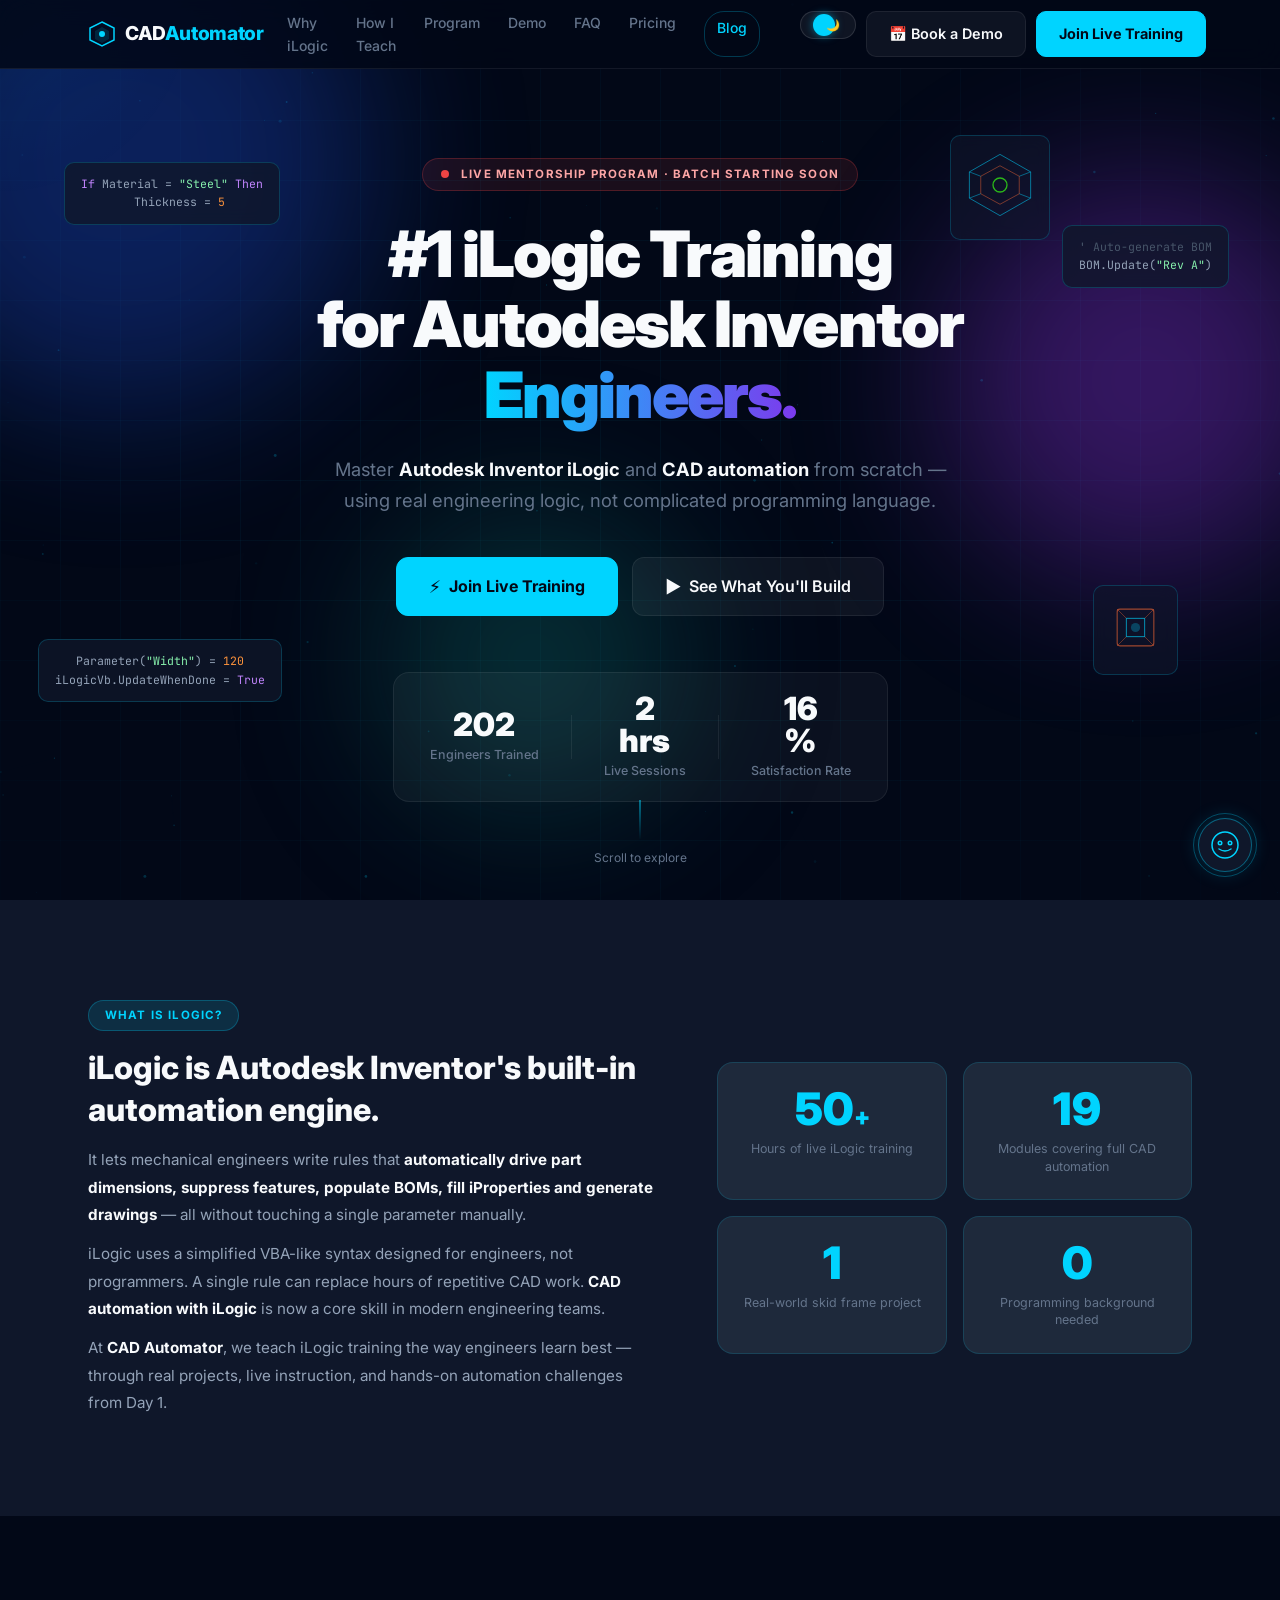
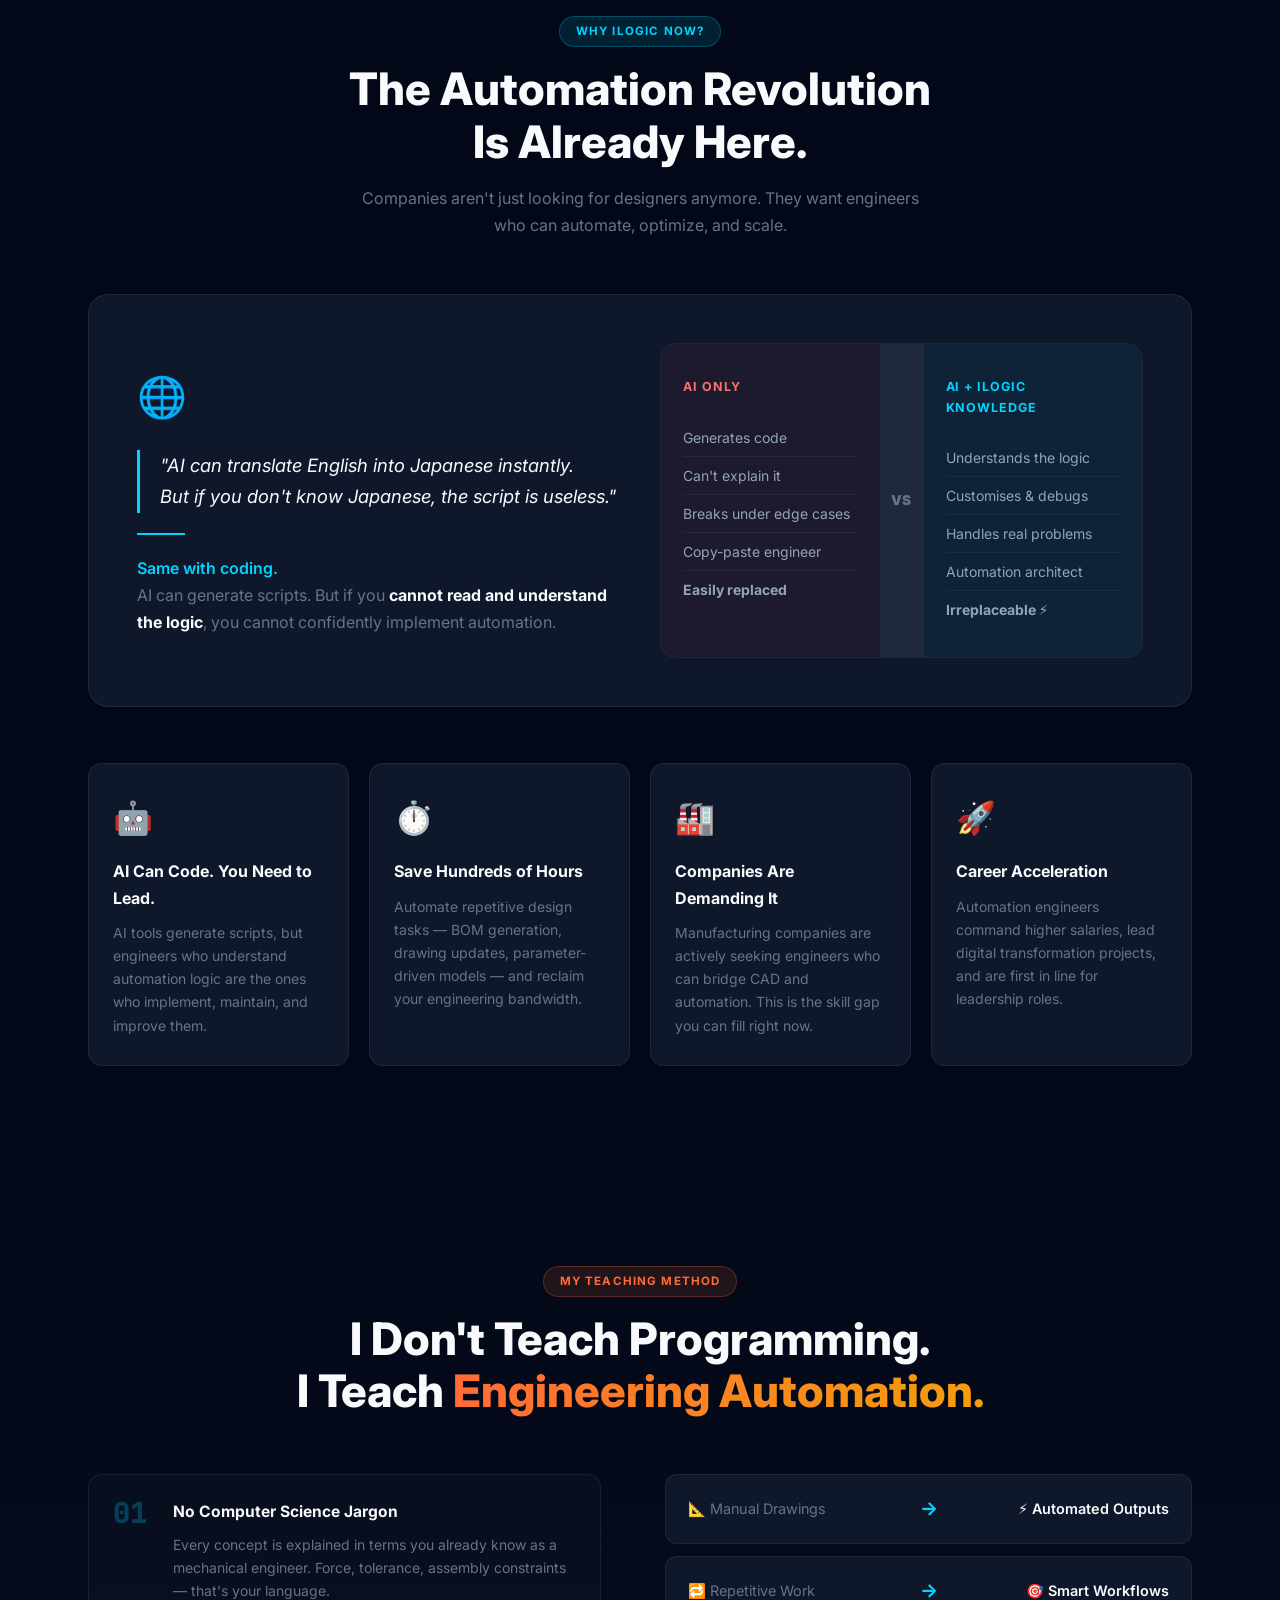
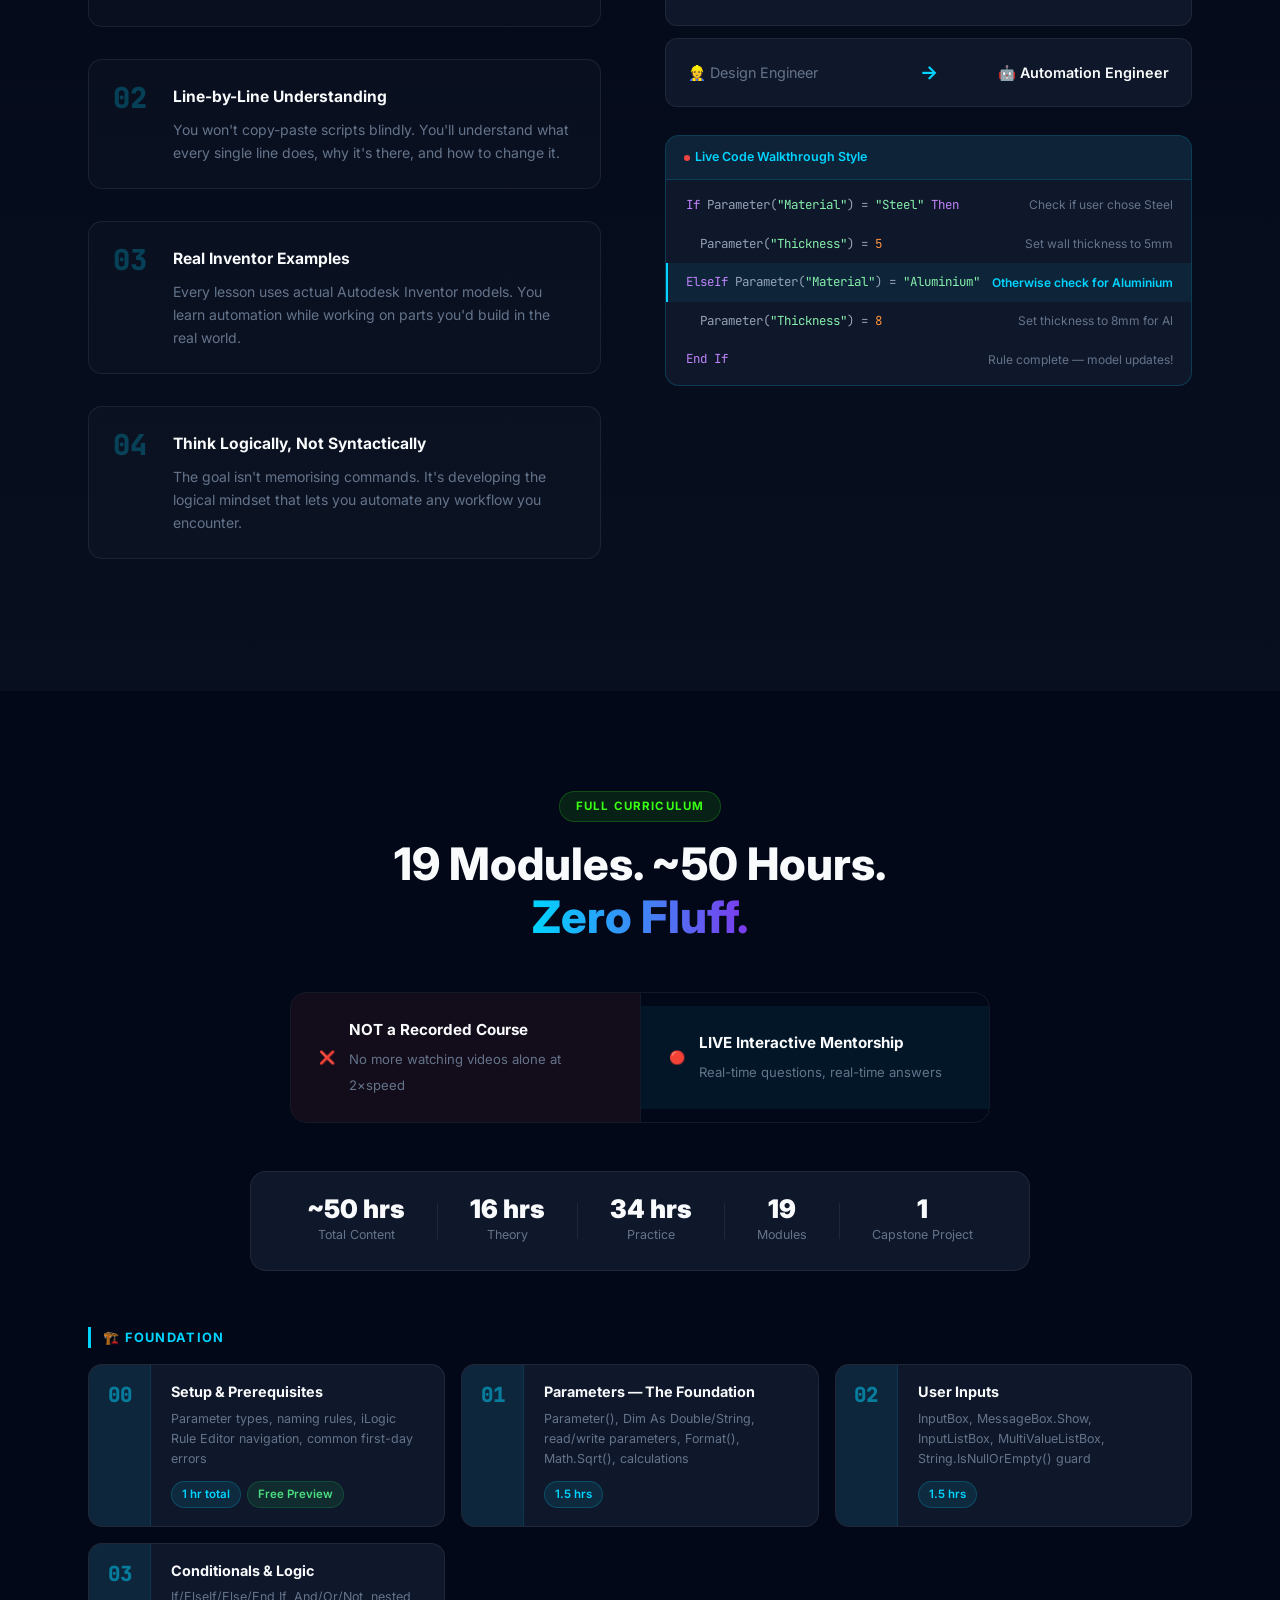
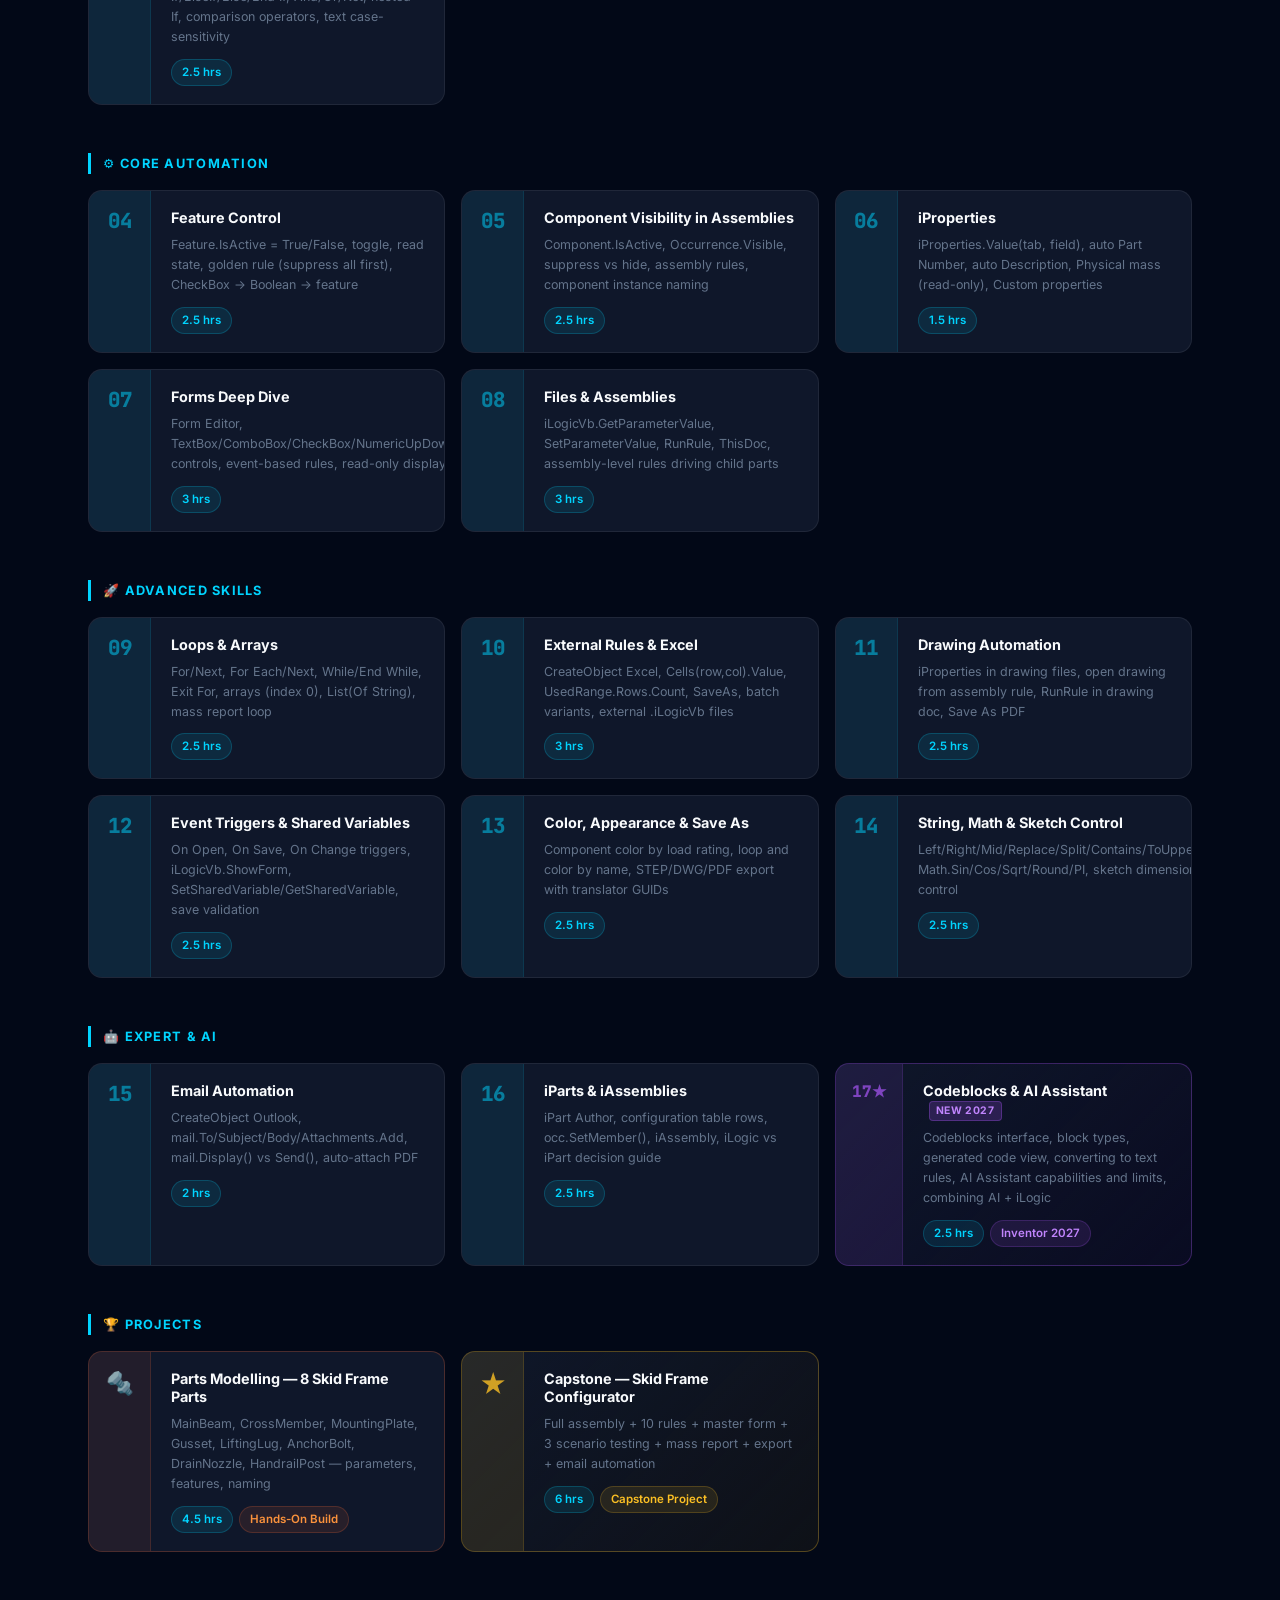
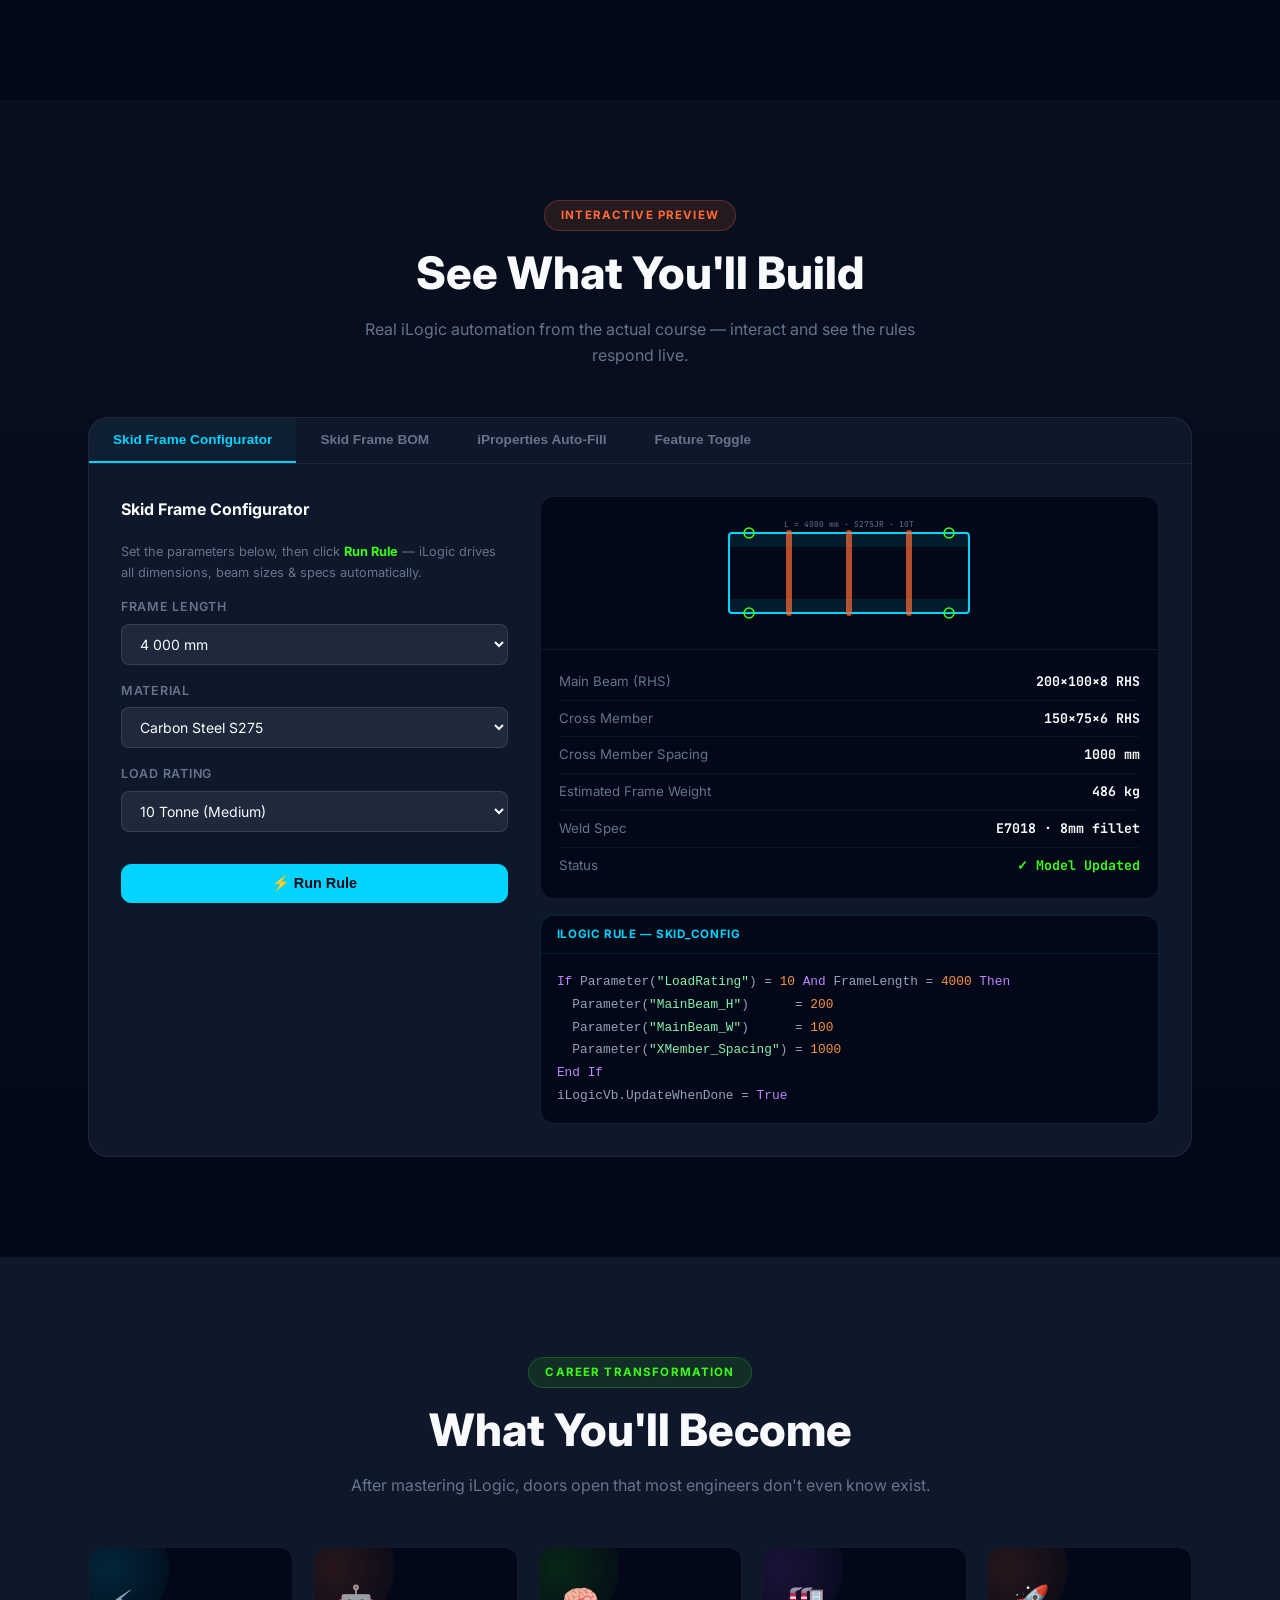
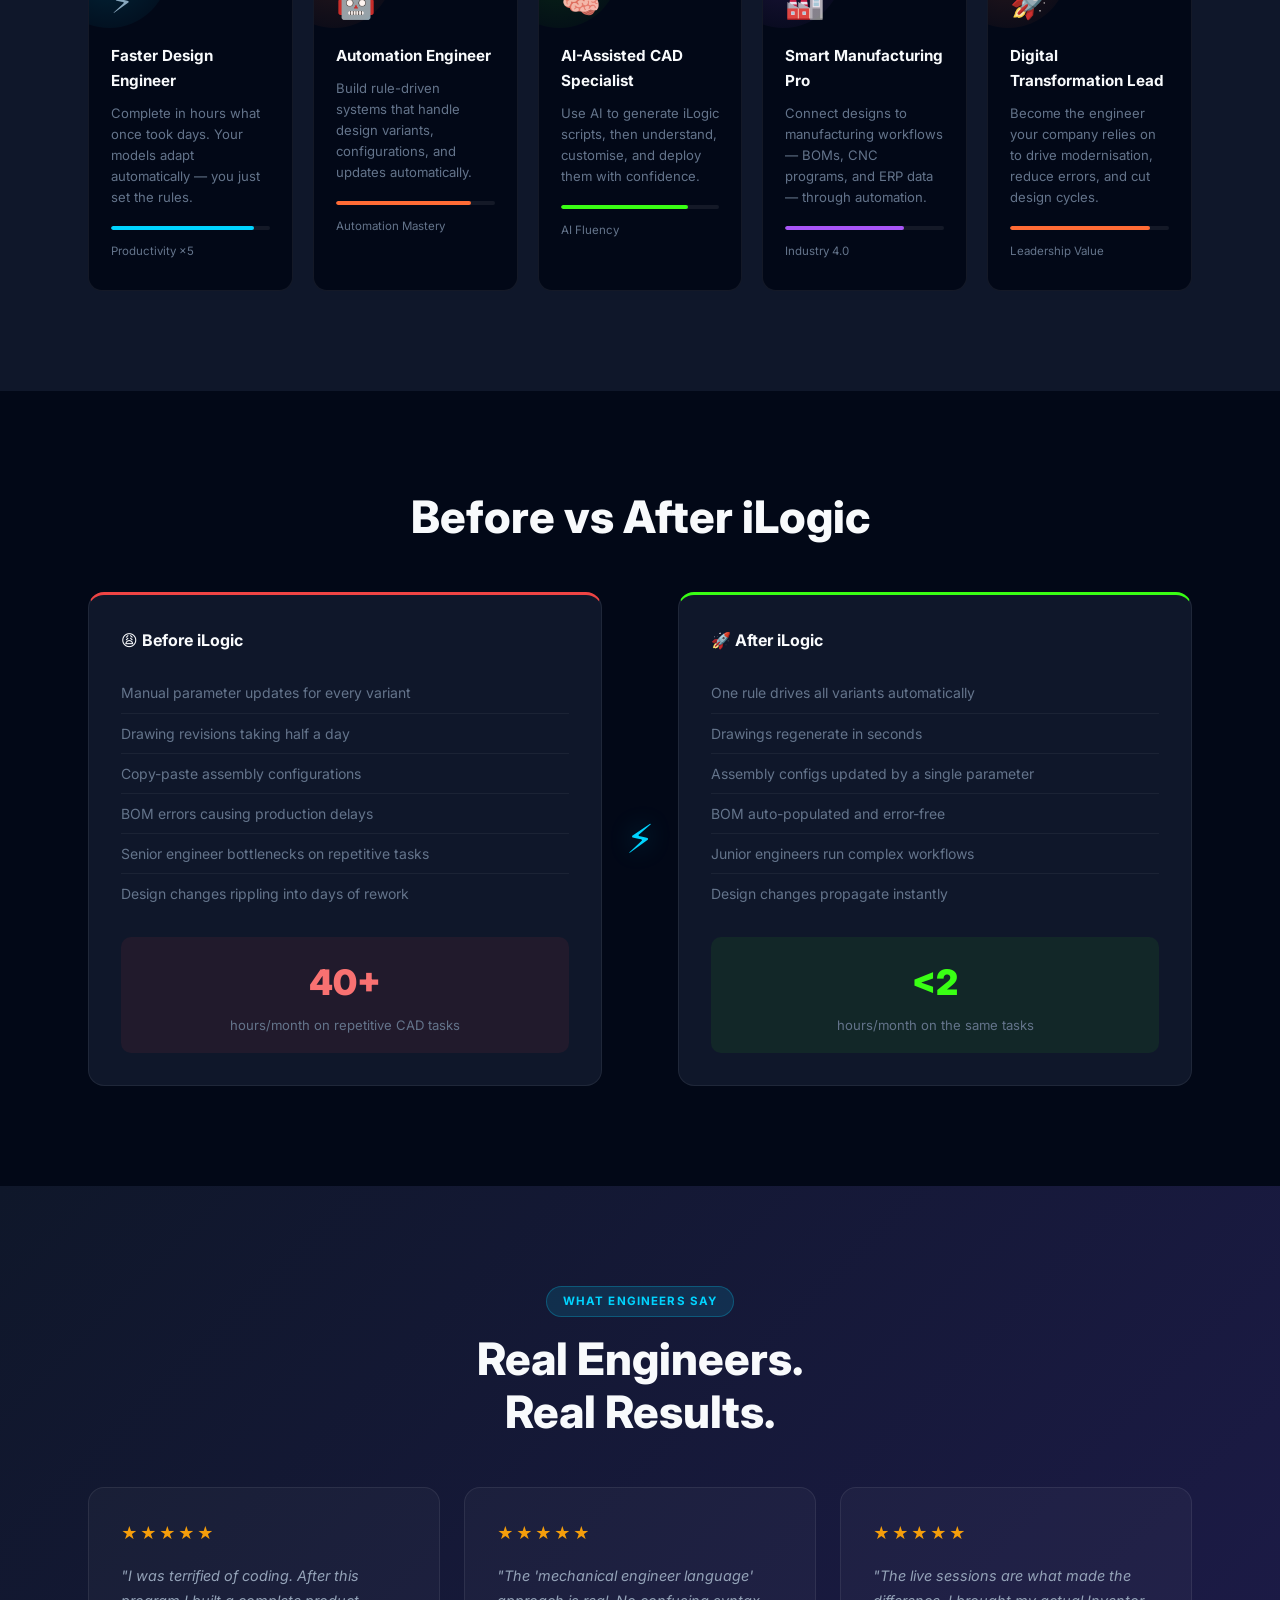
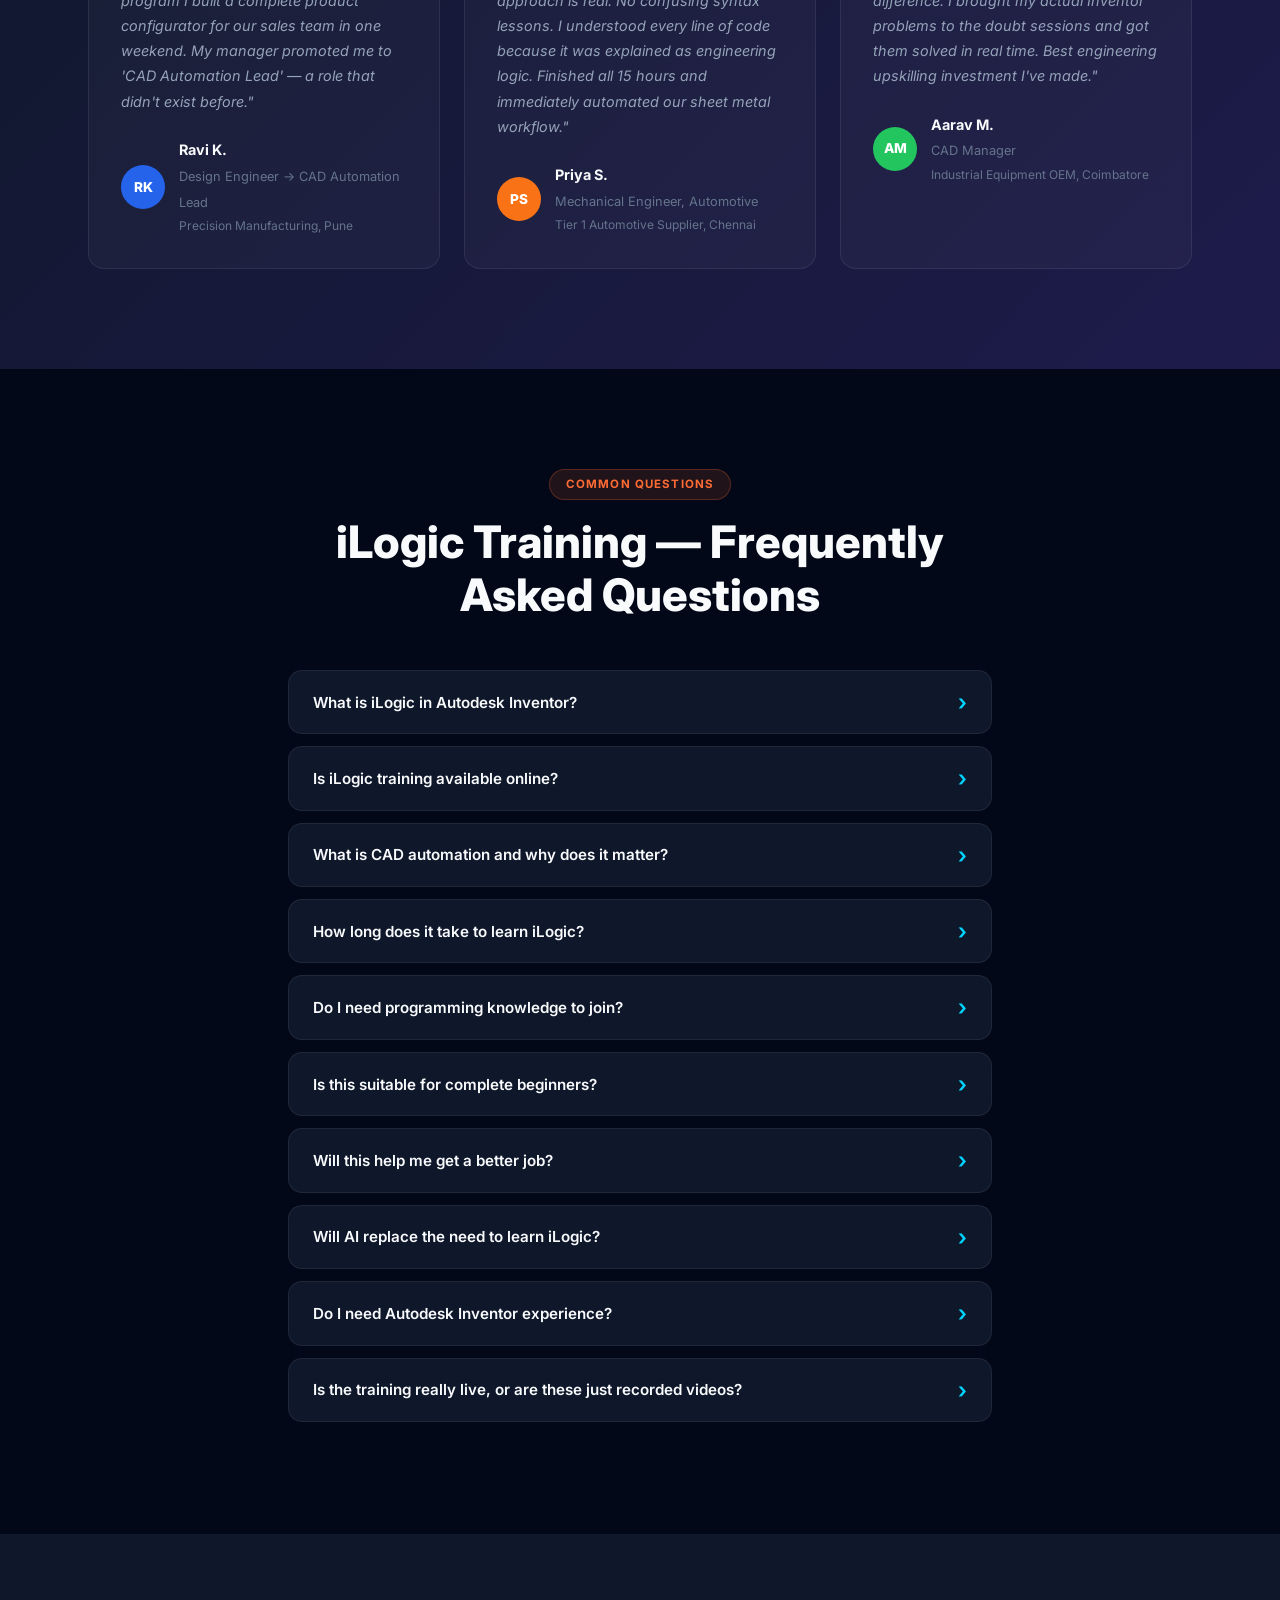
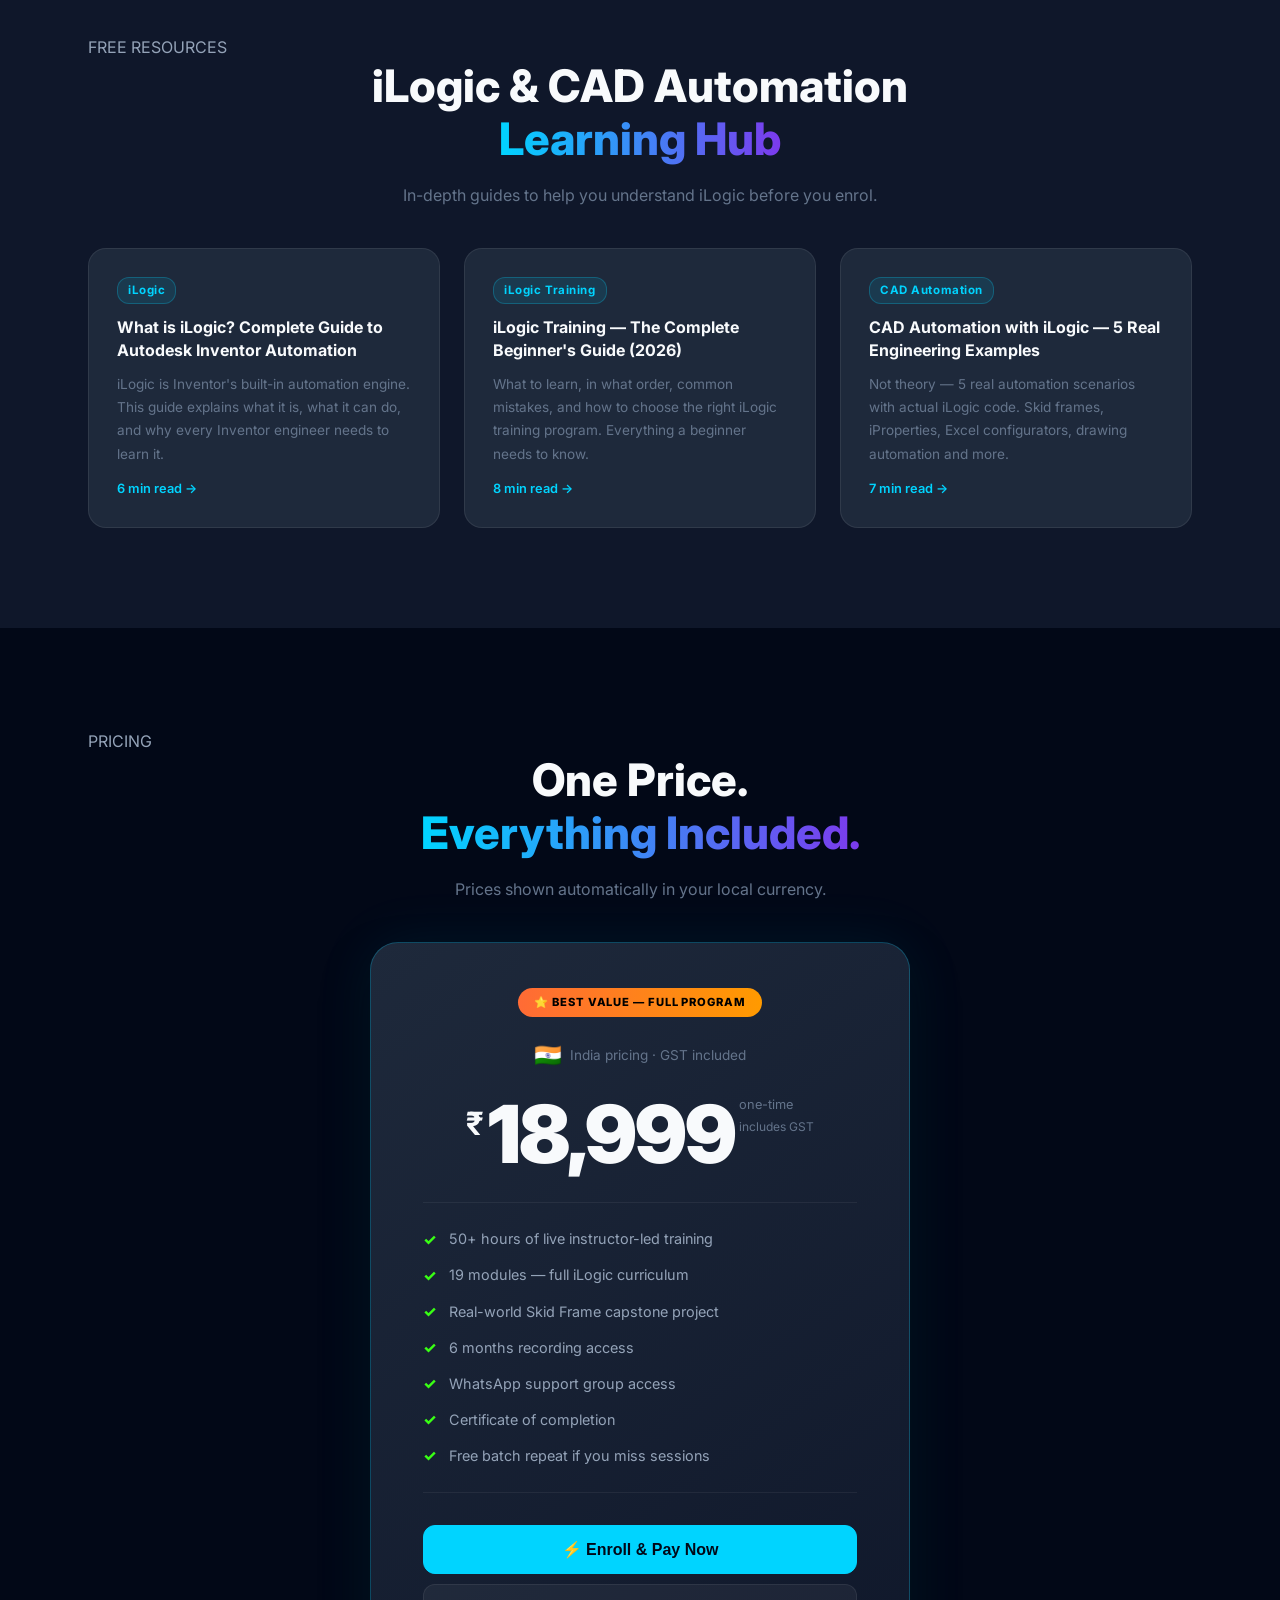
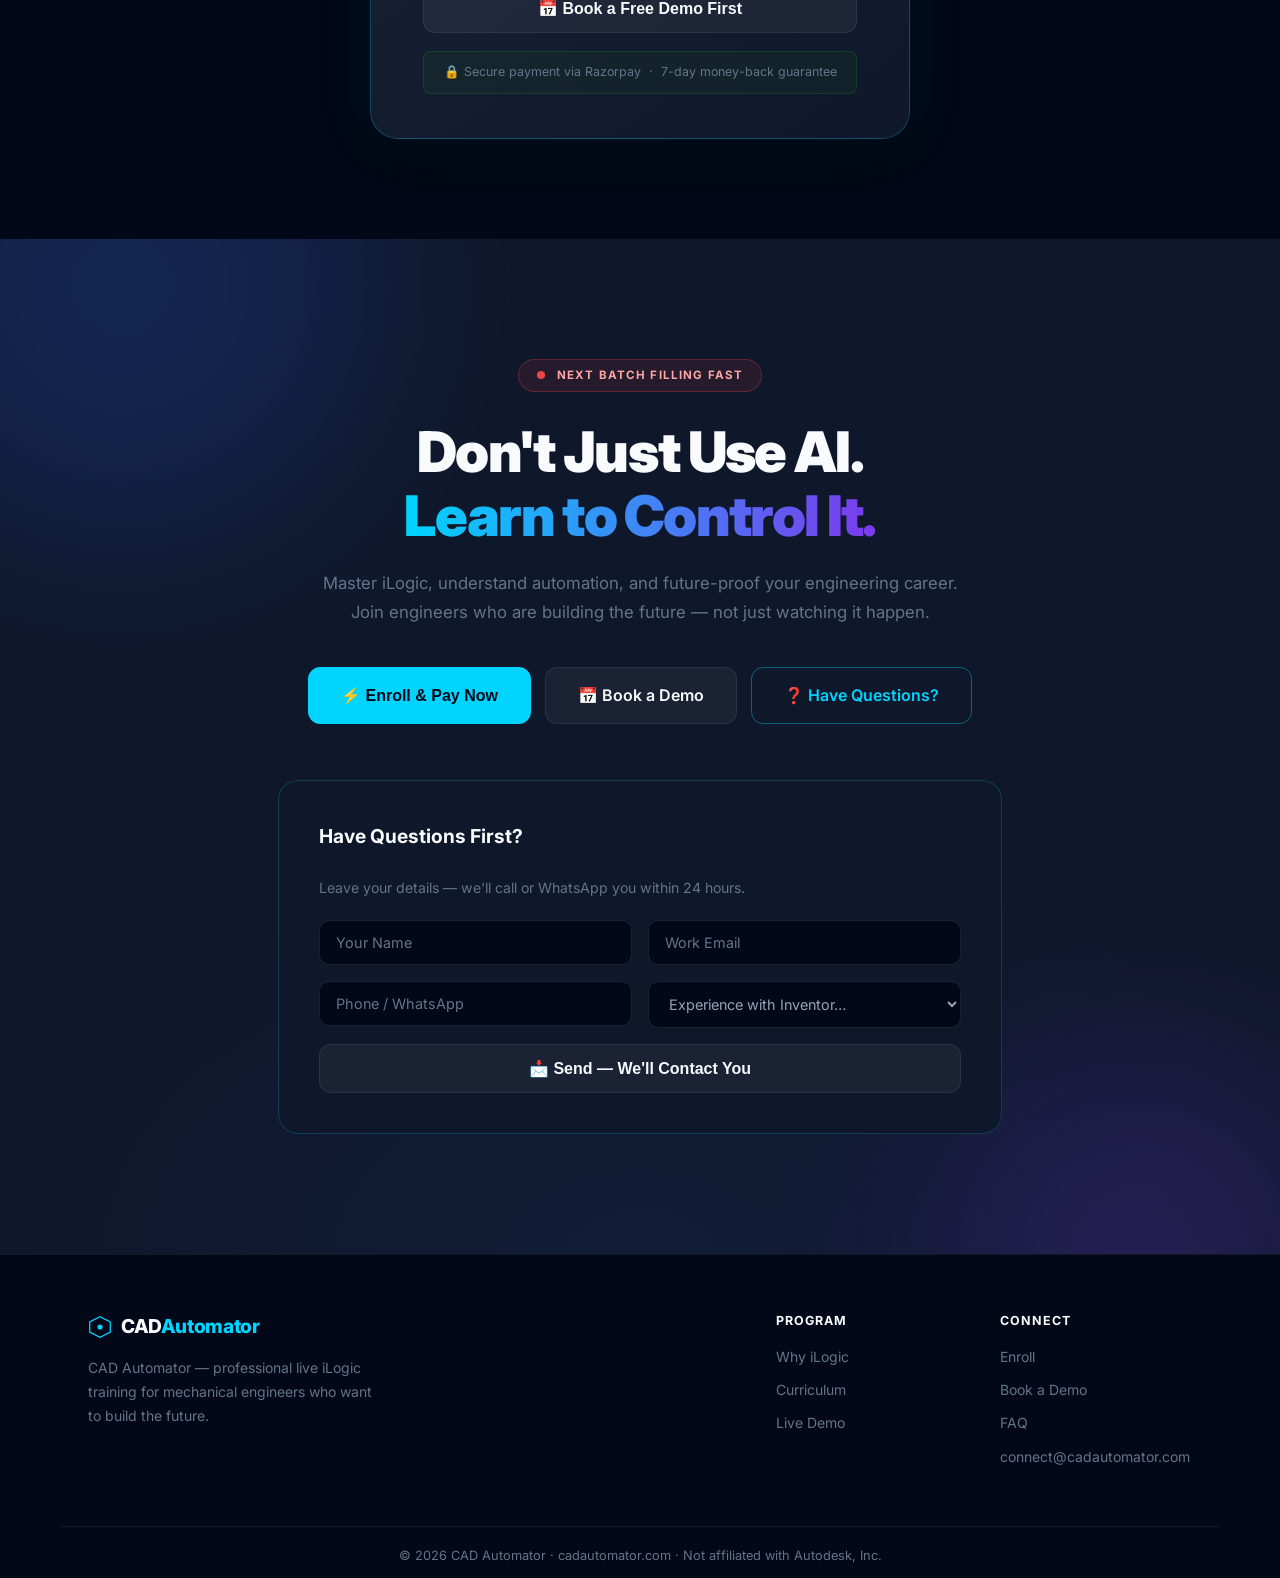
==== commit 8d59f5d9: "Full Clean Pro light theme with animated dark/light toggle - Proper [data-theme="light"] CSS variabl" ====
--- a/index.html
+++ b/index.html
@@ -98,6 +98,13 @@
       <a href="blog/index.html" class="nav-blog-link">Blog</a>
     </nav>
     <div class="nav-actions">
+      <button class="theme-toggle" id="themeToggle" title="Toggle light/dark mode" aria-label="Toggle theme">
+        <span class="toggle-track">
+          <span class="toggle-thumb"></span>
+          <span class="toggle-sun">☀️</span>
+          <span class="toggle-moon">🌙</span>
+        </span>
+      </button>
       <a href="#book-demo" class="btn btn-ghost" onclick="openDemoModal()">📅 Book a Demo</a>
       <a href="#enroll" class="btn btn-neon">Join Live Training</a>
     </div>
@@ -206,7 +213,7 @@
 </section>
 
 <!-- ─── WHAT IS ILOGIC ────────────────────────────── -->
-<section class="section whatis-section lts" id="what-is-ilogic">
+<section class="section whatis-section" id="what-is-ilogic">
   <div class="container">
     <div class="whatis-grid">
       <div class="whatis-text">
@@ -227,7 +234,7 @@
 </section>
 
 <!-- ─── WHY NOW ──────────────────────────────────── -->
-<section class="section why-section lts lts-alt" id="why">
+<section class="section why-section" id="why">
   <div class="container">
     <div class="section-label-wrap">
       <span class="section-chip">Why iLogic Now?</span>
@@ -303,7 +310,7 @@
 </section>
 
 <!-- ─── HOW I TEACH ──────────────────────────────── -->
-<section class="section teach-section lts" id="how">
+<section class="section teach-section" id="how">
   <div class="container">
     <div class="section-label-wrap">
       <span class="section-chip chip-orange">My Teaching Method</span>
@@ -395,7 +402,7 @@
 </section>
 
 <!-- ─── PROGRAM STRUCTURE ─────────────────────────── -->
-<section class="section structure-section lts lts-alt" id="structure">
+<section class="section structure-section" id="structure">
   <div class="container">
     <div class="section-label-wrap">
       <span class="section-chip chip-green">Full Curriculum</span>
@@ -917,7 +924,7 @@
 </section>
 
 <!-- ─── WHAT YOU'LL BECOME ───────────────────────── -->
-<section class="section become-section lts">
+<section class="section become-section">
   <div class="container">
     <div class="section-label-wrap">
       <span class="section-chip chip-green">Career Transformation</span>
@@ -1010,7 +1017,7 @@
 </section>
 
 <!-- ─── TESTIMONIALS ─────────────────────────────── -->
-<section class="section testi-section lts lts-alt">
+<section class="section testi-section">
   <div class="container">
     <div class="section-label-wrap">
       <span class="section-chip">What Engineers Say</span>
@@ -1058,7 +1065,7 @@
 </section>
 
 <!-- ─── FAQ ──────────────────────────────────────── -->
-<section class="section faq-section lts" id="faq">
+<section class="section faq-section" id="faq">
   <div class="container faq-container">
     <div class="section-label-wrap">
       <span class="section-chip chip-orange">Common Questions</span>
@@ -1161,7 +1168,7 @@
 </section>
 
 <!-- ─── BLOG ──────────────────────────────────────── -->
-<section class="section blog-section lts lts-alt reveal" id="blog">
+<section class="section blog-section reveal" id="blog">
   <div class="container">
     <div class="section-badge">FREE RESOURCES</div>
     <h2 class="section-title">iLogic &amp; CAD Automation<br><span class="gradient-text">Learning Hub</span></h2>
--- a/css/style.css
+++ b/css/style.css
@@ -1738,143 +1738,322 @@
 }
 
 /* ═══════════════════════════════════════════════════════════
-   CLEAN PRO THEME  — Light section overrides
-   Theme name: "Clean Pro"  |  Dark base: "Dark Engine"
-   lts  = light section (white)
-   lts-alt = light section alternate (soft grey)
+   THEME SYSTEM
+   Dark Engine  →  data-theme="dark"  (default)
+   Clean Pro    →  data-theme="light"
+   Toggle persisted in localStorage key: ca-theme
 ═══════════════════════════════════════════════════════════ */
 
-/* Base light section */
+/* ── Smooth theme transition on all elements ── */
+*, *::before, *::after {
+  transition: background-color .35s ease, border-color .25s ease,
+              color .25s ease, box-shadow .35s ease;
+}
+/* Don't slow down animations/transforms */
+.orb, .float-code, .float-cad, .cursor-glow, canvas,
+[class*="anim"], [class*="pulse"], [class*="spin"] {
+  transition: none !important;
+}
+
+/* ── Theme toggle button ── */
+.theme-toggle {
+  background: rgba(255,255,255,.06);
+  border: 1px solid rgba(255,255,255,.12);
+  border-radius: 24px;
+  padding: 5px 10px;
+  cursor: pointer;
+  display: flex;
+  align-items: center;
+  gap: 0;
+  position: relative;
+  width: 56px;
+  height: 28px;
+  flex-shrink: 0;
+  transition: background .3s, border-color .3s;
+}
+.theme-toggle:hover { background: rgba(255,255,255,.1); border-color: rgba(0,212,255,.4); }
+.toggle-track { position: relative; width: 100%; height: 100%; display: flex; align-items: center; }
+.toggle-thumb {
+  position: absolute;
+  left: 2px;
+  width: 22px;
+  height: 22px;
+  background: var(--blue);
+  border-radius: 50%;
+  transition: transform .35s cubic-bezier(.4,0,.2,1), background .3s;
+  box-shadow: 0 0 8px rgba(0,212,255,.5);
+}
+.toggle-sun, .toggle-moon {
+  position: absolute;
+  font-size: .7rem;
+  line-height: 1;
+  transition: opacity .25s;
+}
+.toggle-sun  { left: 5px;  opacity: 0; }
+.toggle-moon { right: 5px; opacity: 1; }
+
+[data-theme="light"] .toggle-thumb {
+  transform: translateX(28px);
+  background: #f59e0b;
+  box-shadow: 0 0 8px rgba(245,158,11,.5);
+}
+[data-theme="light"] .toggle-sun  { opacity: 1; }
+[data-theme="light"] .toggle-moon { opacity: 0; }
+[data-theme="light"] .theme-toggle {
+  background: rgba(15,23,42,.06);
+  border-color: rgba(15,23,42,.15);
+}
+[data-theme="light"] .theme-toggle:hover { border-color: #f59e0b; }
+
+/* ══════════════════════════════════════════════════════════
+   CLEAN PRO — LIGHT THEME VARIABLES
+   All CSS variables redefined for light mode.
+   Components automatically pick up new values.
+══════════════════════════════════════════════════════════ */
+[data-theme="light"] {
+  /* Accent colors — adjusted for readability on light bg */
+  --blue:    #0284c7;
+  --blue-dk: #0369a1;
+  --orange:  #ea580c;
+  --green:   #16a34a;
+  --purple:  #7c3aed;
+
+  /* Background layers — soft blue-tinted, not plain white */
+  --dark:   #f0f4ff;
+  --dark2:  #e8edf8;
+  --dark3:  #ffffff;
+
+  /* Text hierarchy */
+  --white:  #0f172a;   /* primary text / headings */
+  --light:  #334155;   /* body text */
+  --mid:    #64748b;   /* secondary / muted */
+
+  /* Borders & surfaces */
+  --border: rgba(15,23,42,.09);
+
+  /* Softer glows for light mode */
+  --glow-blue:   0 4px 20px rgba(2,132,199,.18);
+  --glow-orange: 0 4px 20px rgba(234,88,12,.15);
+  --glow-green:  0 4px 20px rgba(22,163,74,.15);
+}
+
+/* ── Page body ── */
+[data-theme="light"] body {
+  background: #f0f4ff;
+  color: #334155;
+}
+
+/* ── Navbar — stays dark in both themes for contrast ── */
+[data-theme="light"] .navbar {
+  background: rgba(2,8,23,.96);
+  border-bottom-color: rgba(255,255,255,.06);
+}
+
+/* ── Hero — stays dark for dramatic impact ── */
+[data-theme="light"] .hero {
+  background: #020817;
+}
+[data-theme="light"] .hero-bg-grid { opacity: .6; }
+
+/* ── Section chips ── */
+[data-theme="light"] .section-chip {
+  background: rgba(2,132,199,.08);
+  color: #0284c7;
+  border-color: rgba(2,132,199,.2);
+}
+[data-theme="light"] .chip-orange { background: rgba(234,88,12,.08); color: #ea580c; border-color: rgba(234,88,12,.2); }
+[data-theme="light"] .chip-green  { background: rgba(22,163,74,.08);  color: #16a34a; border-color: rgba(22,163,74,.2); }
+
+/* ── Why iLogic cards ── */
+[data-theme="light"] .why-card {
+  background: #ffffff;
+  border-color: #dde3f0;
+  box-shadow: 0 2px 12px rgba(15,23,42,.06);
+}
+[data-theme="light"] .why-card:hover {
+  border-color: #0284c7;
+  box-shadow: 0 6px 28px rgba(2,132,199,.14);
+}
+[data-theme="light"] .analogy-block {
+  background: #ffffff;
+  border-color: #dde3f0;
+  box-shadow: 0 2px 12px rgba(15,23,42,.06);
+}
+[data-theme="light"] .analogy-icon { filter: none; }
+
+/* ── How I Teach ── */
+[data-theme="light"] .teach-section { background: #e8edf8; }
+[data-theme="light"] .ws-card {
+  background: #ffffff;
+  border-color: #dde3f0;
+  box-shadow: 0 2px 10px rgba(15,23,42,.06);
+}
+
+/* ── Curriculum / Structure ── */
+[data-theme="light"] .curr-card {
+  background: #ffffff;
+  border-color: #dde3f0;
+  box-shadow: 0 2px 10px rgba(15,23,42,.05);
+}
+[data-theme="light"] .curr-card:hover {
+  border-color: #0284c7;
+  box-shadow: 0 6px 24px rgba(2,132,199,.12);
+  transform: translateY(-3px);
+}
+[data-theme="light"] .curr-stats { border-color: #e2e8f0; }
+[data-theme="light"] .not-recorded-banner {
+  background: linear-gradient(135deg, #fff7ed, #fef3c7);
+  border-color: #fed7aa;
+}
+[data-theme="light"] .nr-label { color: #9a3412; }
+[data-theme="light"] .nr-text  { color: #7c2d12; }
+
+/* ── Demo — keep dark wrapper ── */
+[data-theme="light"] .demo-section { background: #f0f4ff; }
+[data-theme="light"] .demo-wrapper {
+  background: #1e293b;
+  border-color: rgba(0,212,255,.2);
+}
+[data-theme="light"] .demo-mobile-notice {
+  background: #1e293b;
+  border-color: rgba(0,212,255,.2);
+}
+
+/* ── Testimonials ── */
+[data-theme="light"] .testi-card {
+  background: #ffffff;
+  border-color: #dde3f0;
+  box-shadow: 0 3px 16px rgba(15,23,42,.07);
+}
+[data-theme="light"] .testi-card:hover { box-shadow: 0 8px 32px rgba(15,23,42,.12); }
+
+/* ── Become / skills section ── */
+[data-theme="light"] .bc-card {
+  background: #ffffff;
+  border-color: #dde3f0;
+  box-shadow: 0 2px 10px rgba(15,23,42,.05);
+}
+[data-theme="light"] .bc-bar { filter: brightness(.9); }
+
+/* ── FAQ ── */
+[data-theme="light"] .faq-item {
+  background: #ffffff;
+  border-color: #dde3f0;
+  box-shadow: 0 1px 6px rgba(15,23,42,.04);
+}
+[data-theme="light"] .faq-item.open {
+  border-color: #0284c7;
+  box-shadow: 0 4px 16px rgba(2,132,199,.1);
+}
+
+/* ── Blog cards ── */
+[data-theme="light"] .blog-card {
+  background: #ffffff;
+  border-color: #dde3f0;
+  box-shadow: 0 2px 10px rgba(15,23,42,.05);
+}
+[data-theme="light"] .blog-card:hover {
+  border-color: #0284c7;
+  box-shadow: 0 6px 24px rgba(2,132,199,.12);
+}
+
+/* ── Buttons ── */
+[data-theme="light"] .btn-neon {
+  background: linear-gradient(135deg, #0284c7, #0369a1);
+  box-shadow: 0 4px 20px rgba(2,132,199,.35);
+  color: #ffffff;
+}
+[data-theme="light"] .btn-neon:hover {
+  box-shadow: 0 6px 28px rgba(2,132,199,.45);
+  transform: translateY(-2px);
+}
+[data-theme="light"] .btn-ghost {
+  border-color: rgba(15,23,42,.2);
+  color: #334155;
+}
+[data-theme="light"] .btn-ghost:hover {
+  background: rgba(15,23,42,.05);
+  border-color: #0284c7;
+  color: #0284c7;
+}
+[data-theme="light"] .btn-outline {
+  border-color: rgba(15,23,42,.2);
+  color: #334155;
+}
+
+/* ── Forms & inputs ── */
+[data-theme="light"] .ef-group input,
+[data-theme="light"] .ef-group select,
+[data-theme="light"] .df-group input,
+[data-theme="light"] .df-group select {
+  background: #f8fafc;
+  border-color: #dde3f0;
+  color: #0f172a;
+}
+[data-theme="light"] .ef-group input:focus,
+[data-theme="light"] .ef-group select:focus,
+[data-theme="light"] .df-group input:focus,
+[data-theme="light"] .df-group select:focus {
+  border-color: #0284c7;
+  box-shadow: 0 0 0 3px rgba(2,132,199,.12);
+}
+[data-theme="light"] .contact-form-wrap {
+  background: #ffffff;
+  border-color: #dde3f0;
+  box-shadow: 0 4px 24px rgba(15,23,42,.08);
+}
+
+/* ── Pricing — keep dark for premium impact ── */
+[data-theme="light"] .pricing-section { background: #020817; }
+
+/* ── Final CTA — keep dark ── */
+[data-theme="light"] .final-cta-section { background: #020817; }
+
+/* ── Footer — keep dark ── */
+[data-theme="light"] .footer { background: #020817; border-top-color: rgba(255,255,255,.06); }
+
+/* ── Mobile menu ── */
+[data-theme="light"] .mobile-menu {
+  background: rgba(15,23,42,.97);
+  backdrop-filter: blur(16px);
+}
+
+/* ── Gradient text stays vibrant ── */
+[data-theme="light"] .gradient-text {
+  background: linear-gradient(135deg, #0284c7, #7c3aed);
+  -webkit-background-clip: text;
+  background-clip: text;
+  -webkit-text-fill-color: transparent;
+}
+
+/* ── Scrollbar ── */
+[data-theme="light"] ::-webkit-scrollbar-track { background: #e8edf8; }
+[data-theme="light"] ::-webkit-scrollbar-thumb { background: #94a3b8; }
+[data-theme="light"] ::-webkit-scrollbar-thumb:hover { background: #0284c7; }
+
+/* Base light section — redefine ALL color variables so every child element
+   automatically gets dark text without needing individual overrides */
 .lts {
-  background: #ffffff;
+  background: #ffffff !important;
+  --white:  #0f172a;
+  --light:  #334155;
+  --mid:    #64748b;
+  --dark:   #ffffff;
+  --dark2:  #f8fafc;
+  --dark3:  #f1f5f9;
+  --border: rgba(0,0,0,.08);
+  color: #334155;
 }
 .lts-alt {
-  background: #f8fafc;
-}
-
-/* ── Typography in light sections ── */
-.lts .section-title,
-.lts-alt .section-title { color: #0f172a; }
-
-.lts .section-sub,
-.lts-alt .section-sub { color: #64748b; }
-
-.lts strong,
-.lts-alt strong { color: #0f172a; }
-
-.lts p,
-.lts-alt p { color: #475569; }
-
-.lts h2, .lts h3, .lts h4,
-.lts-alt h2, .lts-alt h3, .lts-alt h4 { color: #0f172a; }
-
-/* ── Section chips / badges ── */
-.lts .section-chip,
-.lts-alt .section-chip { background: rgba(2,132,199,.08); border-color: rgba(2,132,199,.2); }
-
-/* ── Why iLogic cards ── */
-.lts .why-card,
-.lts-alt .why-card {
-  background: #ffffff;
-  border-color: #e2e8f0;
-  box-shadow: 0 1px 4px rgba(0,0,0,.06);
-}
-.lts .why-card:hover,
-.lts-alt .why-card:hover { border-color: #0ea5e9; box-shadow: 0 4px 20px rgba(14,165,233,.12); }
-.lts .why-card-title,
-.lts-alt .why-card-title { color: #0f172a; }
-.lts .why-card p,
-.lts-alt .why-card p { color: #475569; }
-
-/* ── Analogy block ── */
-.lts .analogy-block,
-.lts-alt .analogy-block { background: #f1f5f9; border-color: #e2e8f0; }
-.lts .analogy-item h4,
-.lts-alt .analogy-item h4 { color: #0f172a; }
-.lts .analogy-icon,
-.lts-alt .analogy-icon { color: #0ea5e9; }
-
-/* ── How I Teach ── */
-.lts .ws-card,
-.lts-alt .ws-card { background: #ffffff; border-color: #e2e8f0; }
-.lts .ws-num,
-.lts-alt .ws-num { color: #0ea5e9; }
-.lts .teach-right,
-.lts-alt .teach-right { color: #475569; }
-
-/* ── Structure / Curriculum cards ── */
-.lts .curr-card,
-.lts-alt .curr-card {
-  background: #ffffff;
-  border-color: #e2e8f0;
-  box-shadow: 0 1px 4px rgba(0,0,0,.05);
-}
-.lts .curr-card:hover,
-.lts-alt .curr-card:hover { border-color: #0ea5e9; }
-.lts .curr-title,
-.lts-alt .curr-title { color: #0f172a; }
-.lts .curr-desc,
-.lts-alt .curr-desc { color: #64748b; }
-.lts .curr-stats,
-.lts-alt .curr-stats { border-color: #e2e8f0; }
-.lts .curr-stat-val,
-.lts-alt .curr-stat-val { color: #0f172a; }
-.lts .not-recorded-banner,
-.lts-alt .not-recorded-banner { background: #fff7ed; border-color: #fed7aa; }
-.lts .nr-label, .lts .nr-text,
-.lts-alt .nr-label, .lts-alt .nr-text { color: #9a3412; }
-
-/* ── Testimonial cards ── */
-.lts .testi-card,
-.lts-alt .testi-card {
-  background: #ffffff;
-  border-color: #e2e8f0;
-  box-shadow: 0 2px 8px rgba(0,0,0,.06);
-}
-.lts .testi-text,
-.lts-alt .testi-text { color: #334155; }
-.lts .testi-name,
-.lts-alt .testi-name { color: #0f172a; }
-.lts .testi-role,
-.lts-alt .testi-role { color: #64748b; }
-
-/* ── Become section cards ── */
-.lts .bc-card,
-.lts-alt .bc-card { background: #ffffff; border-color: #e2e8f0; }
-.lts .bc-label,
-.lts-alt .bc-label { color: #0f172a; }
-
-/* ── FAQ ── */
-.lts .faq-item,
-.lts-alt .faq-item { background: #ffffff; border-color: #e2e8f0; }
-.lts .faq-item.open,
-.lts-alt .faq-item.open { border-color: #0ea5e9; }
-.lts .faq-q,
-.lts-alt .faq-q { color: #0f172a; }
-.lts .faq-a,
-.lts-alt .faq-a { color: #475569; }
-.lts .faq-arrow,
-.lts-alt .faq-arrow { color: #0ea5e9; }
-
-/* ── Blog cards ── */
-.lts .blog-card,
-.lts-alt .blog-card {
-  background: #ffffff;
-  border-color: #e2e8f0;
-  box-shadow: 0 1px 4px rgba(0,0,0,.05);
-}
-.lts .blog-card:hover,
-.lts-alt .blog-card:hover { border-color: #0ea5e9; box-shadow: 0 4px 16px rgba(14,165,233,.1); }
-.lts .blog-card h3,
-.lts-alt .blog-card h3 { color: #0f172a; }
-.lts .blog-card p,
-.lts-alt .blog-card p { color: #64748b; }
-
-/* ── Callout / whatis section ── */
-.lts .ws-num, .lts-alt .ws-num { opacity: .7; }
-
-/* ── Dividers between dark and light ── */
-.lts, .lts-alt {
-  border-top: 1px solid #e2e8f0;
-  border-bottom: 1px solid #e2e8f0;
-}
+  background: #f8fafc !important;
+  --white:  #0f172a;
+  --light:  #334155;
+  --mid:    #64748b;
+  --dark:   #f8fafc;
+  --dark2:  #f1f5f9;
+  --dark3:  #ffffff;
+  --border: rgba(0,0,0,.08);
+  color: #334155;
+}
+
+/* Old .lts/.lts-alt rules removed — replaced by [data-theme="light"] system above */
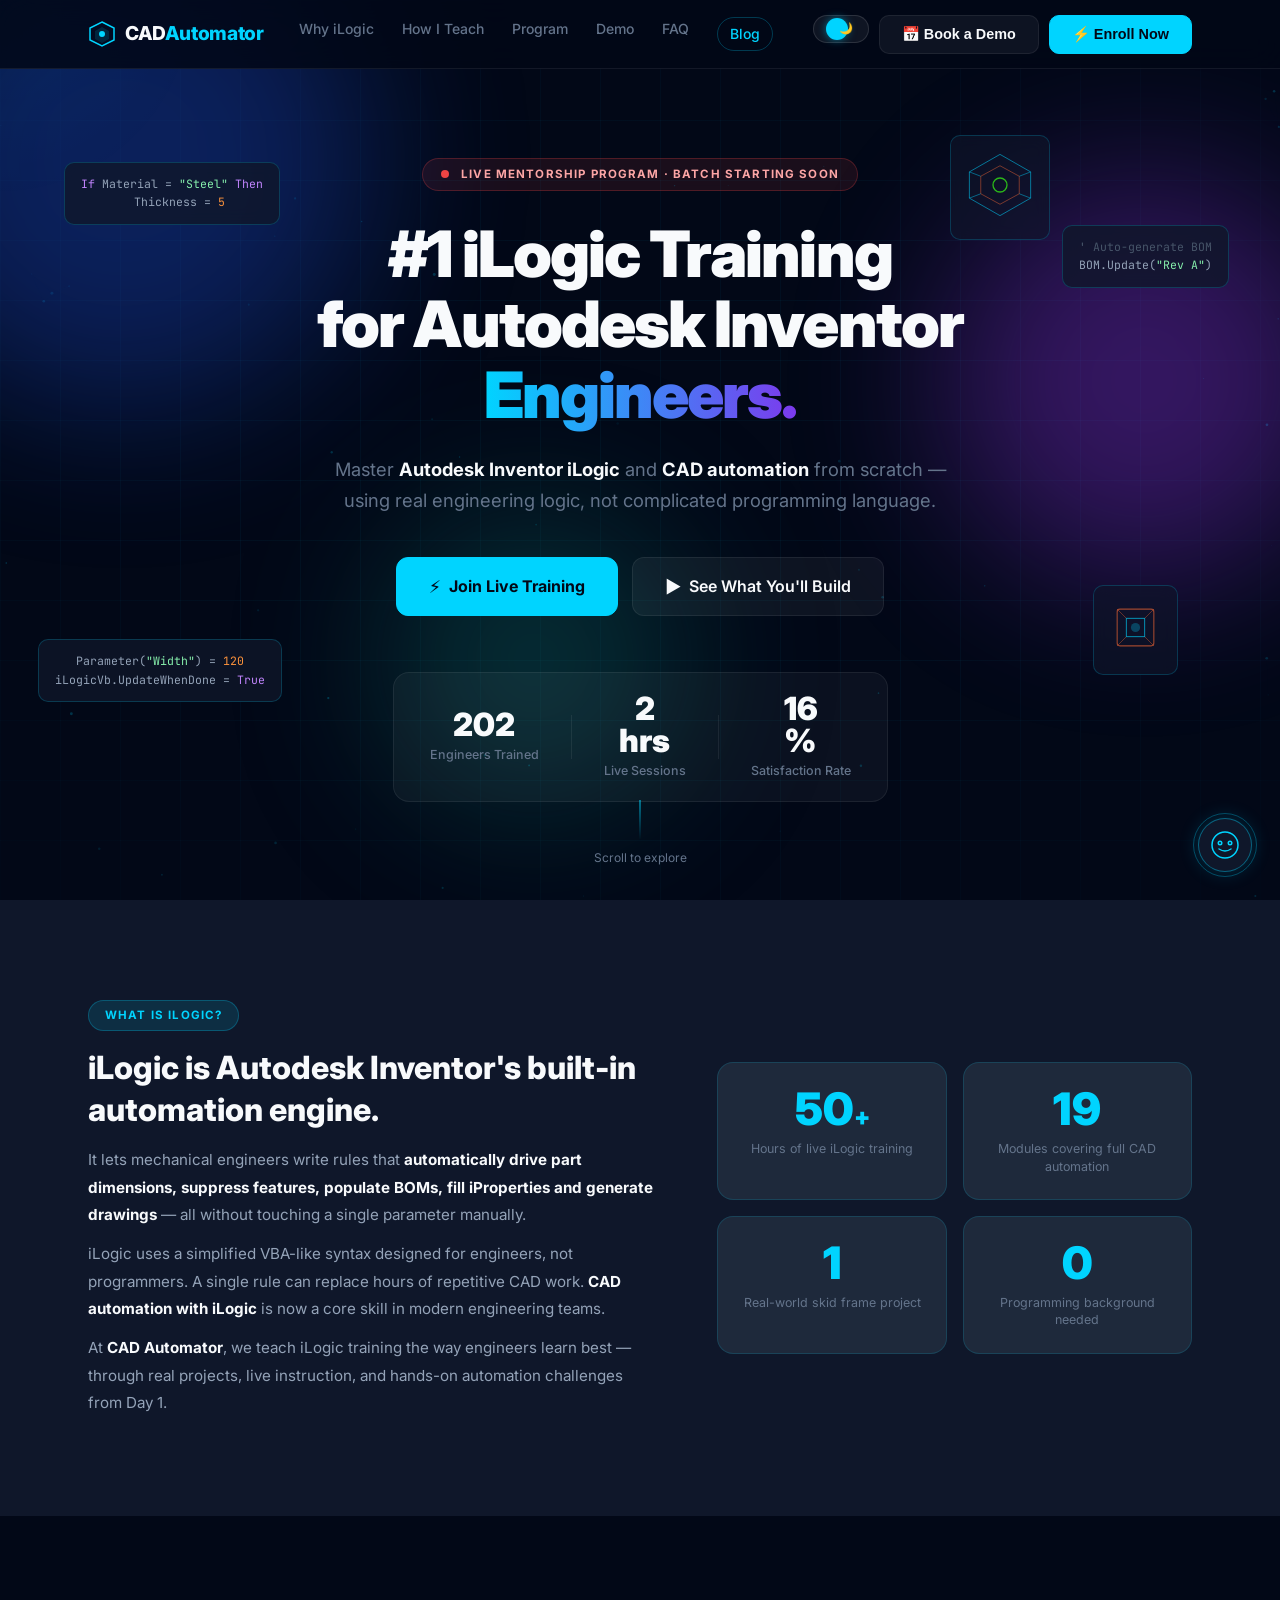
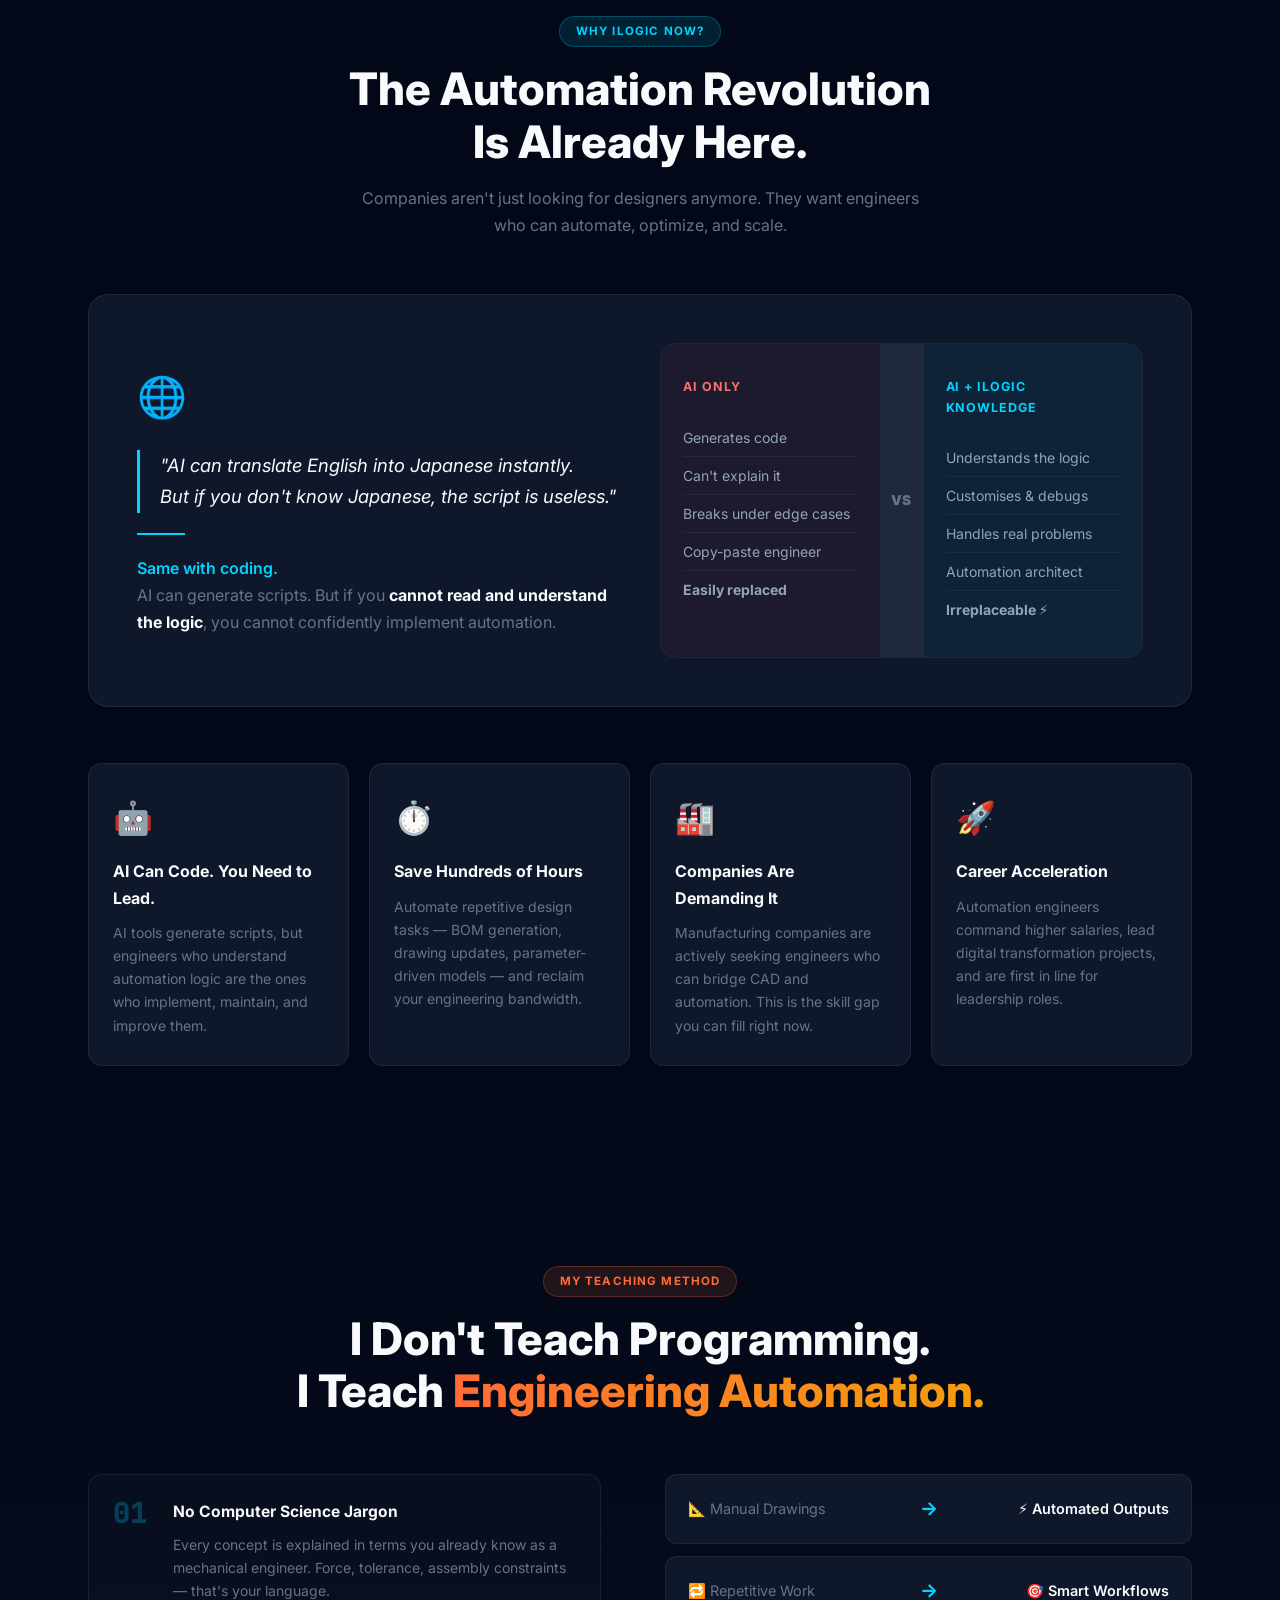
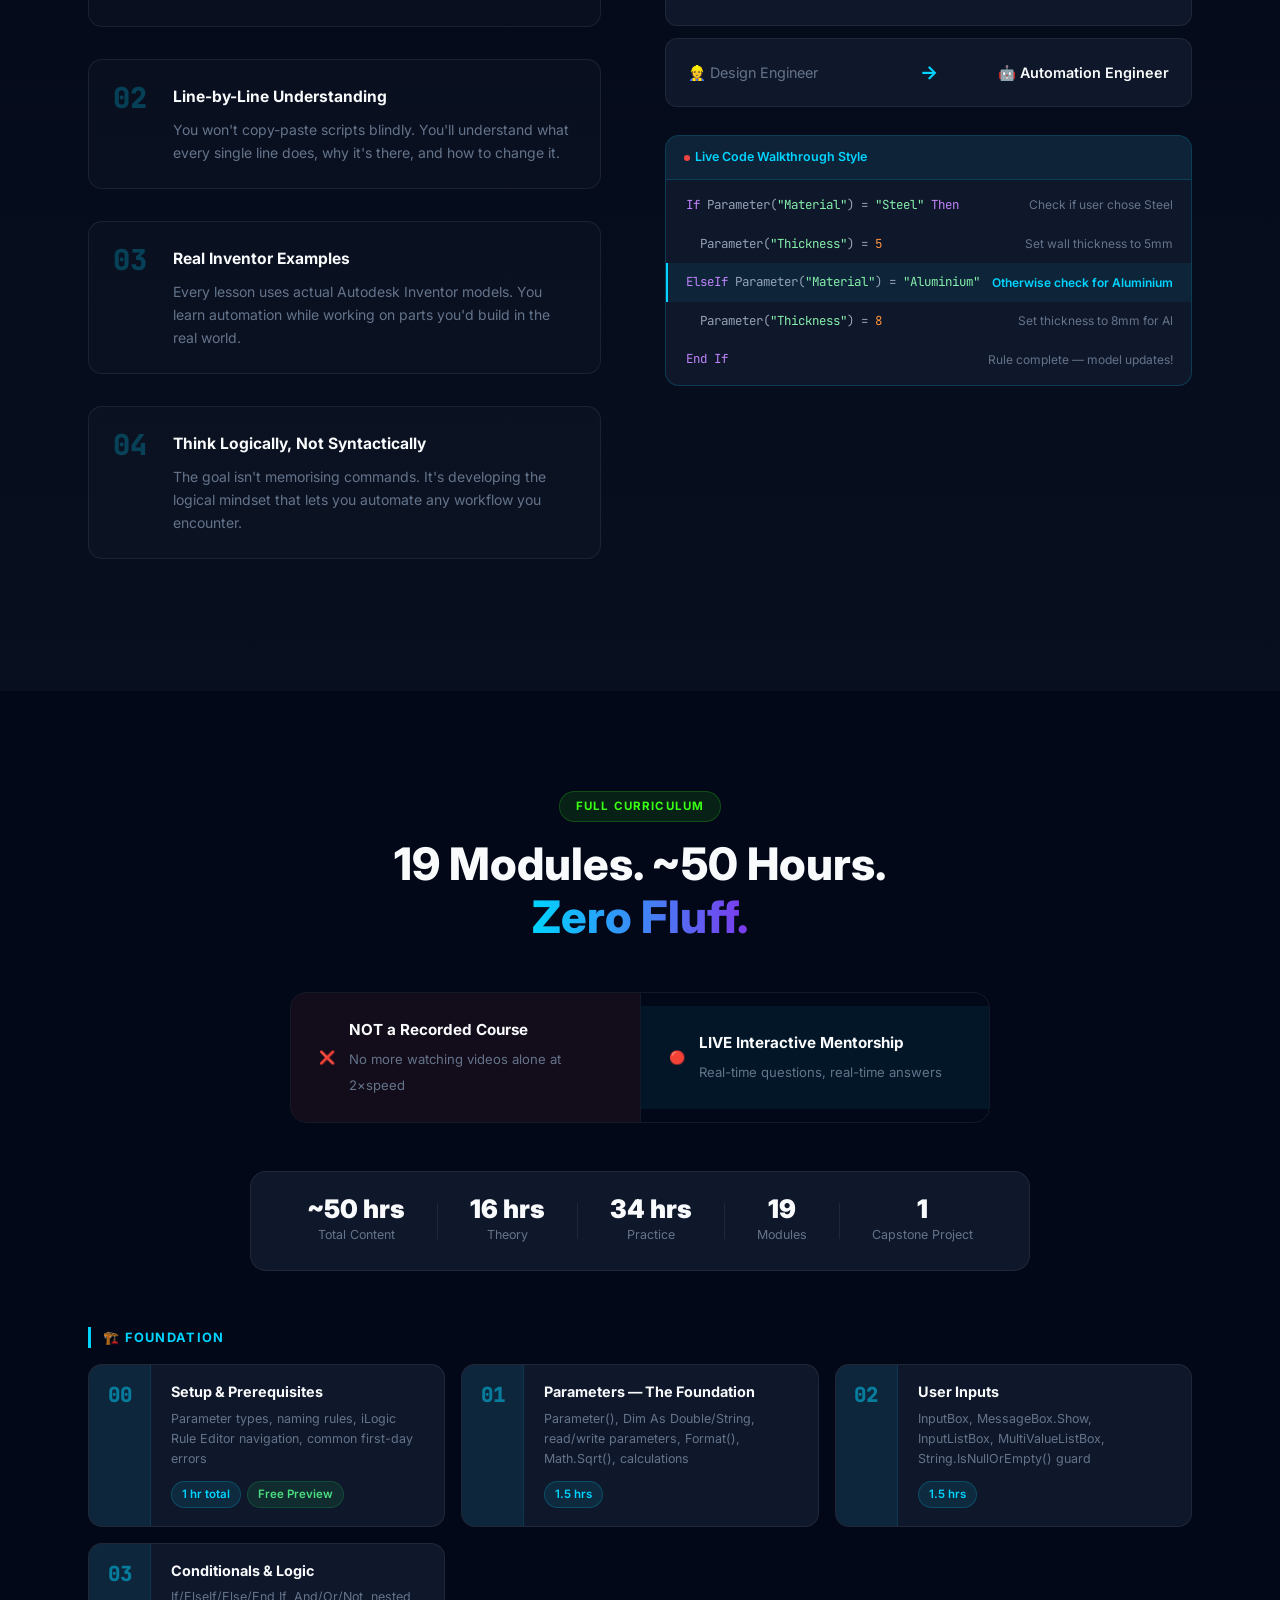
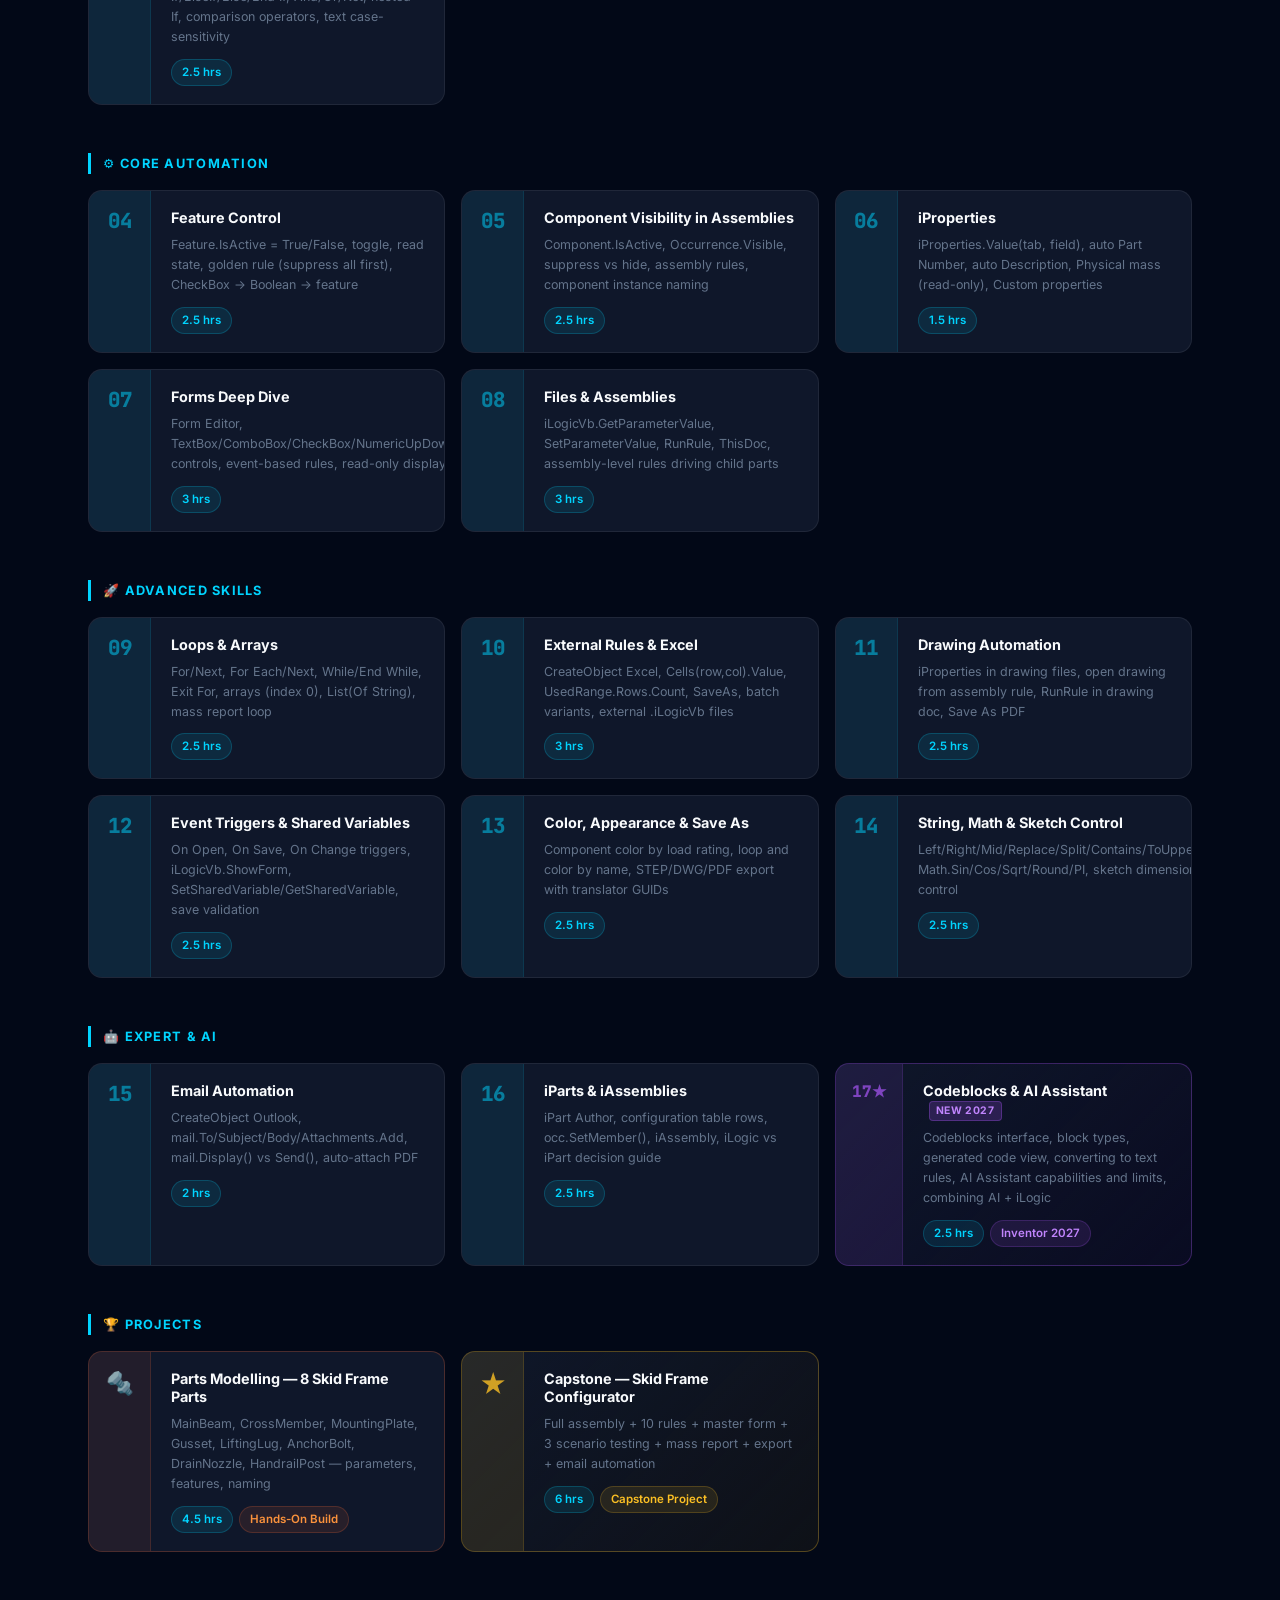
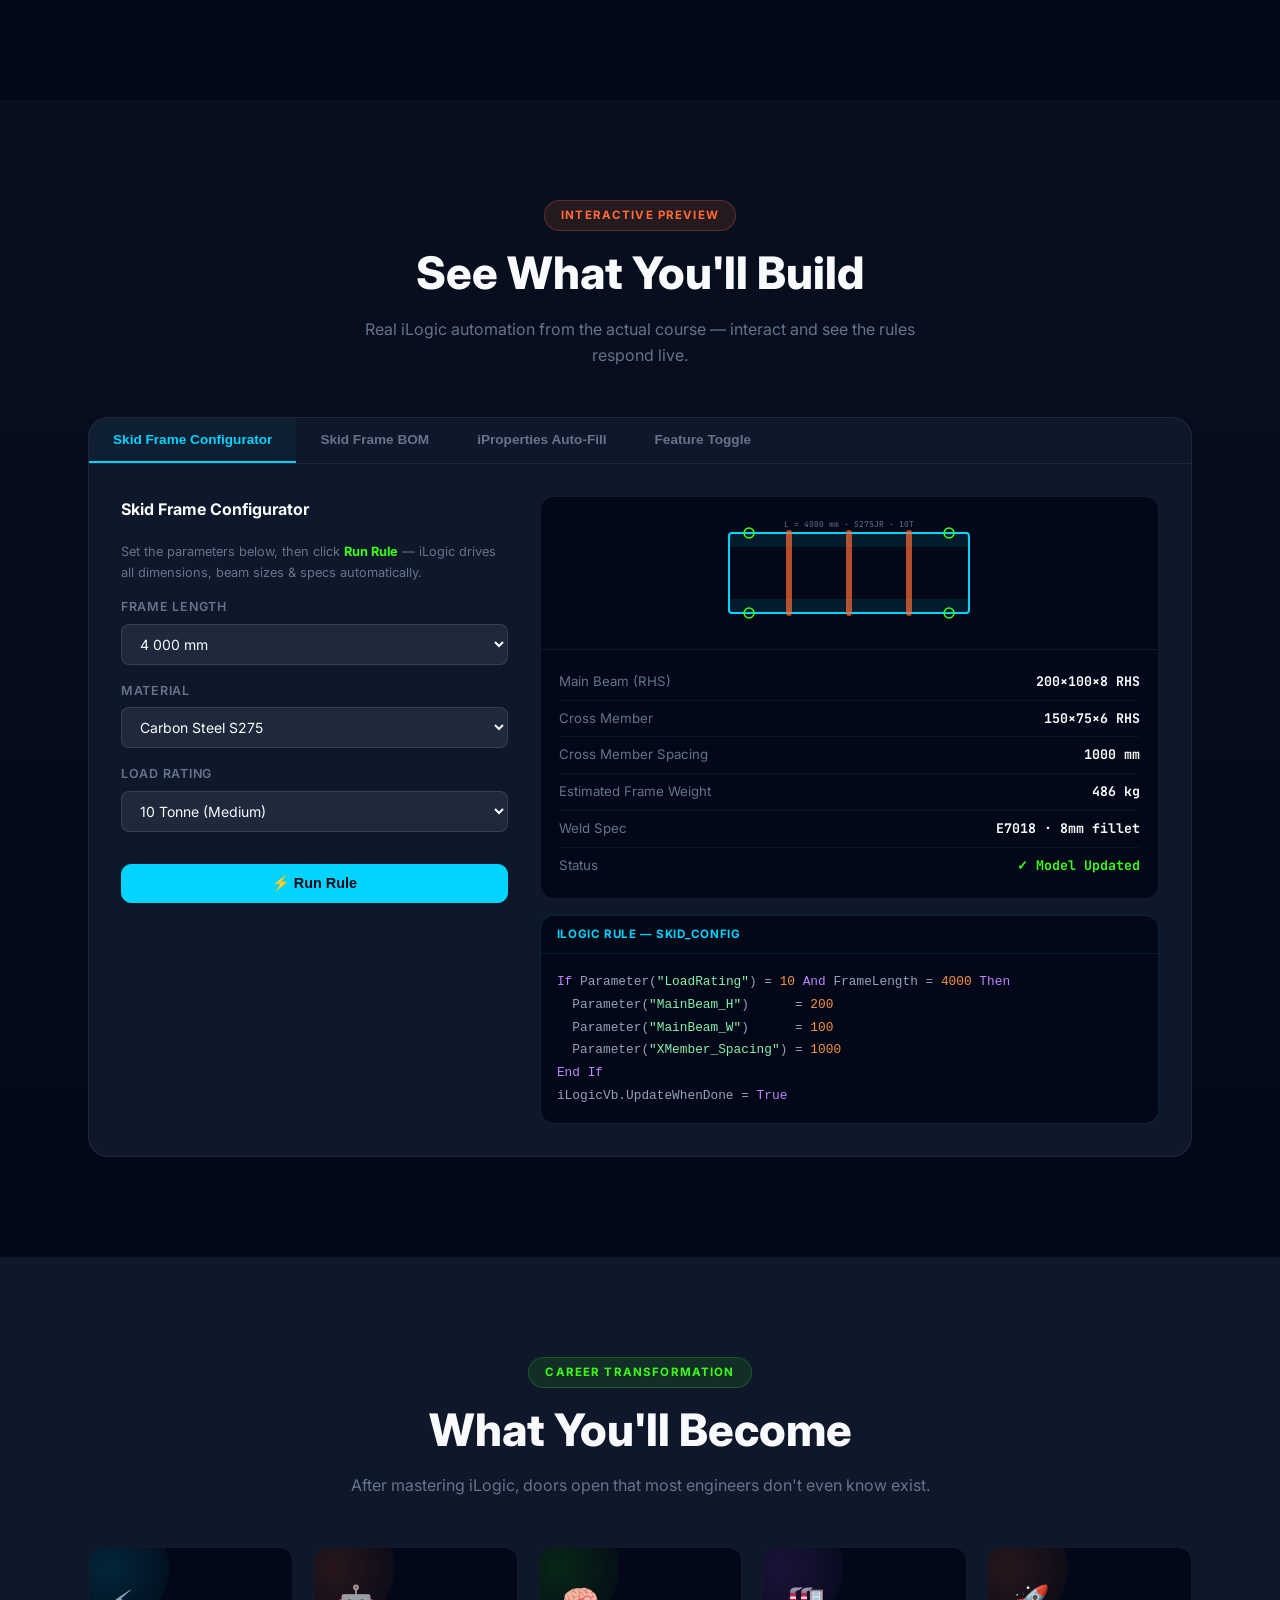
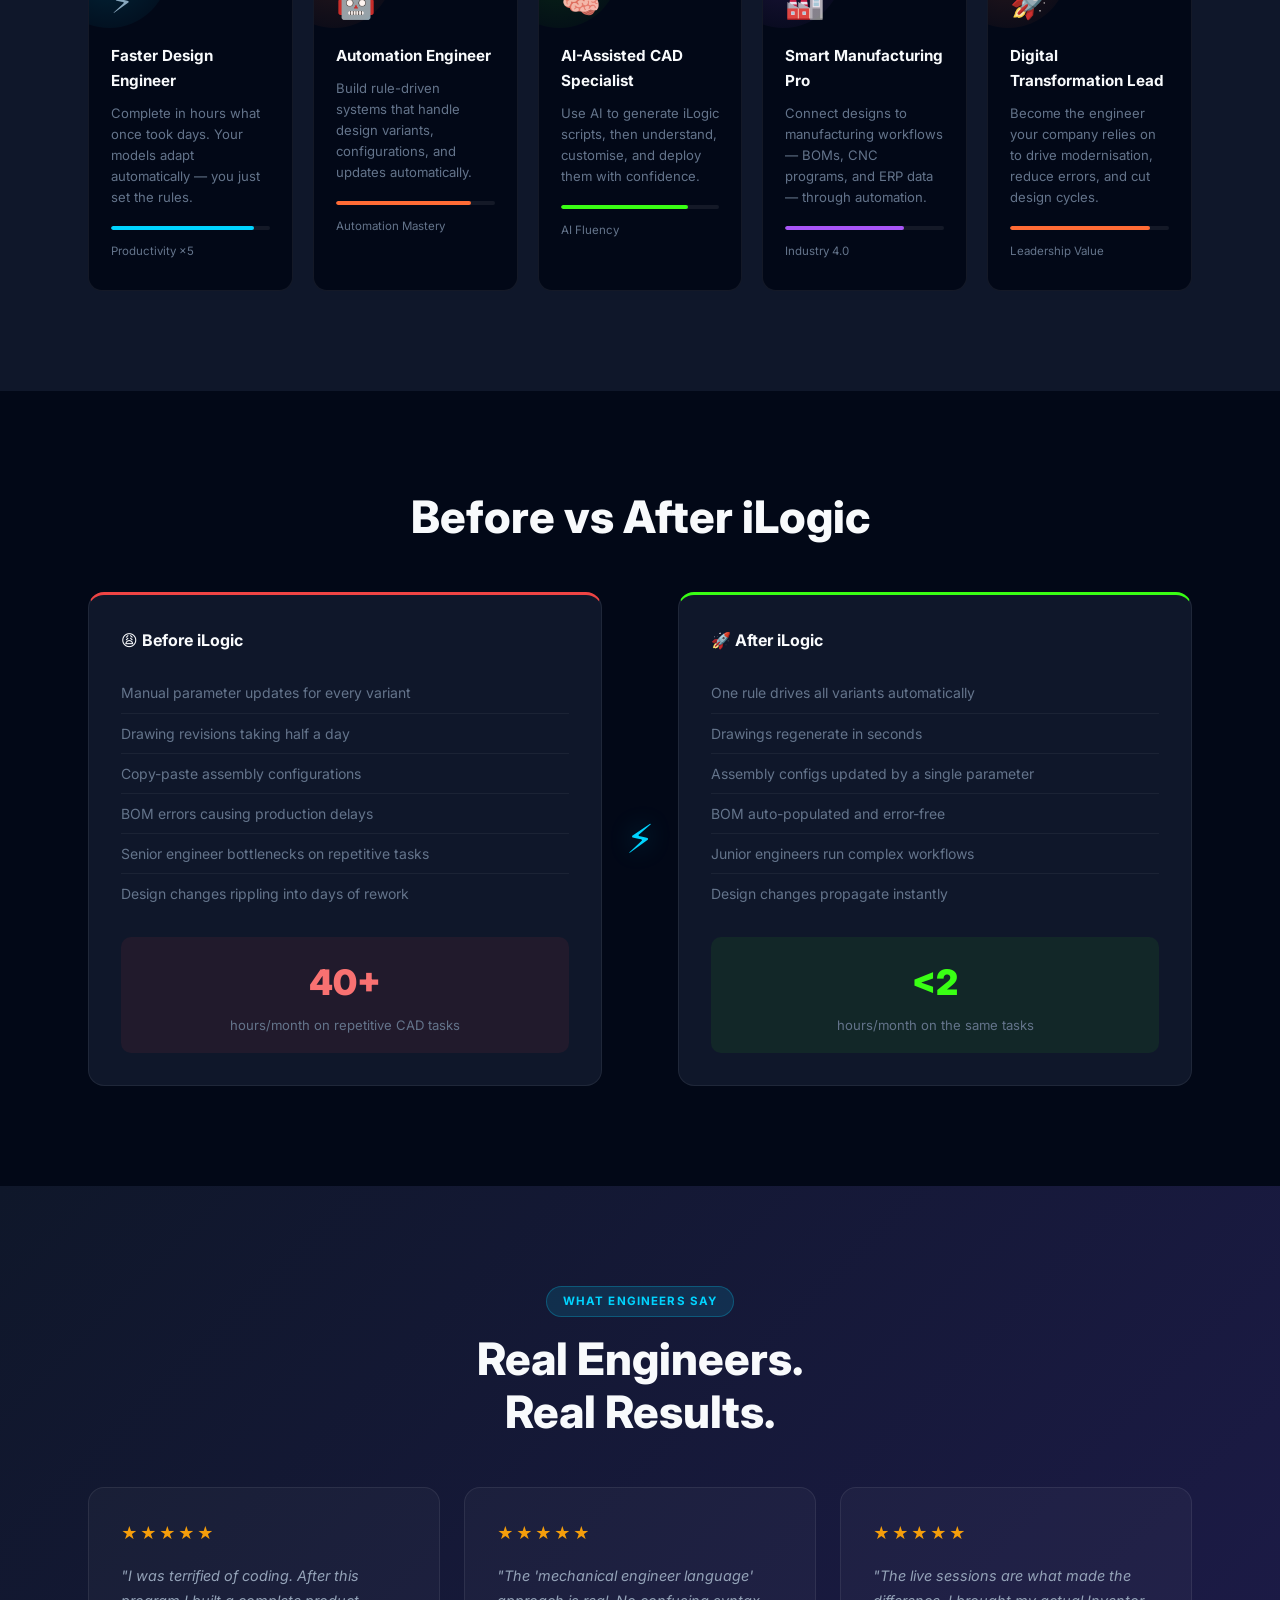
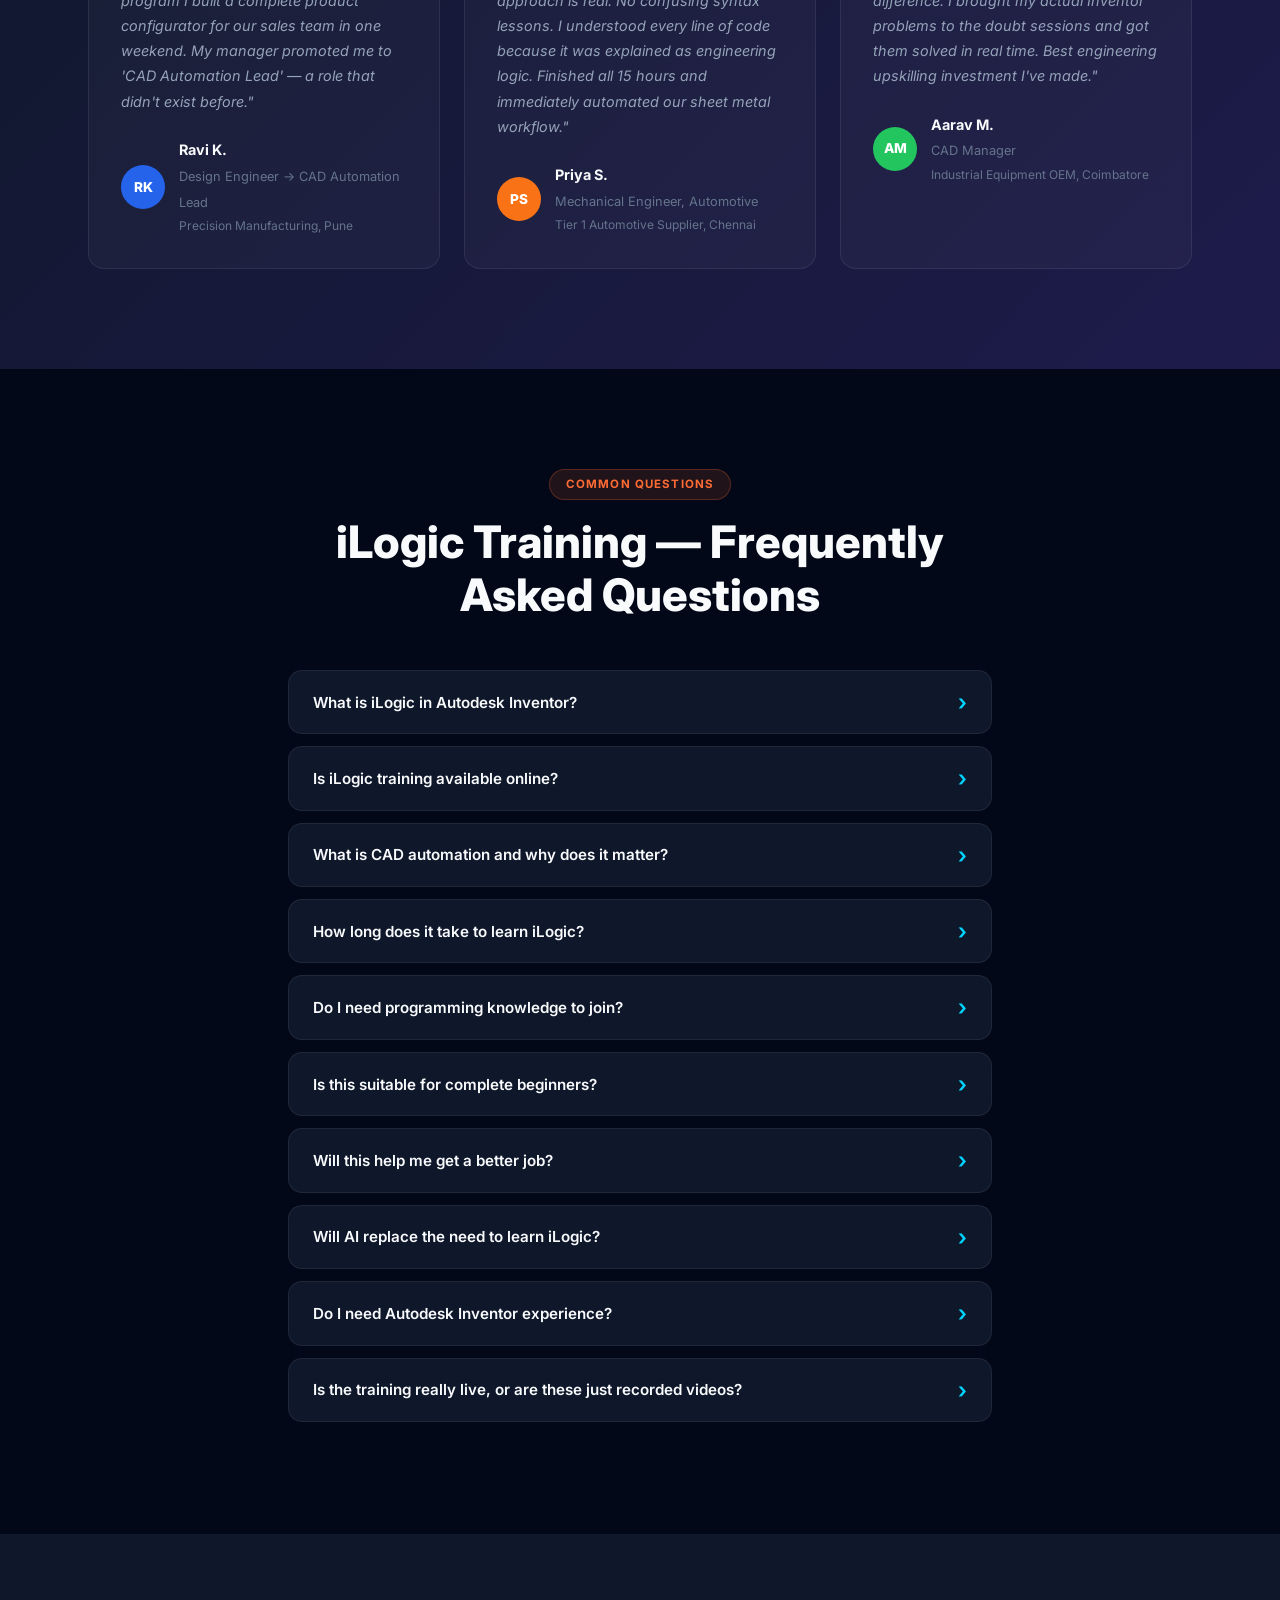
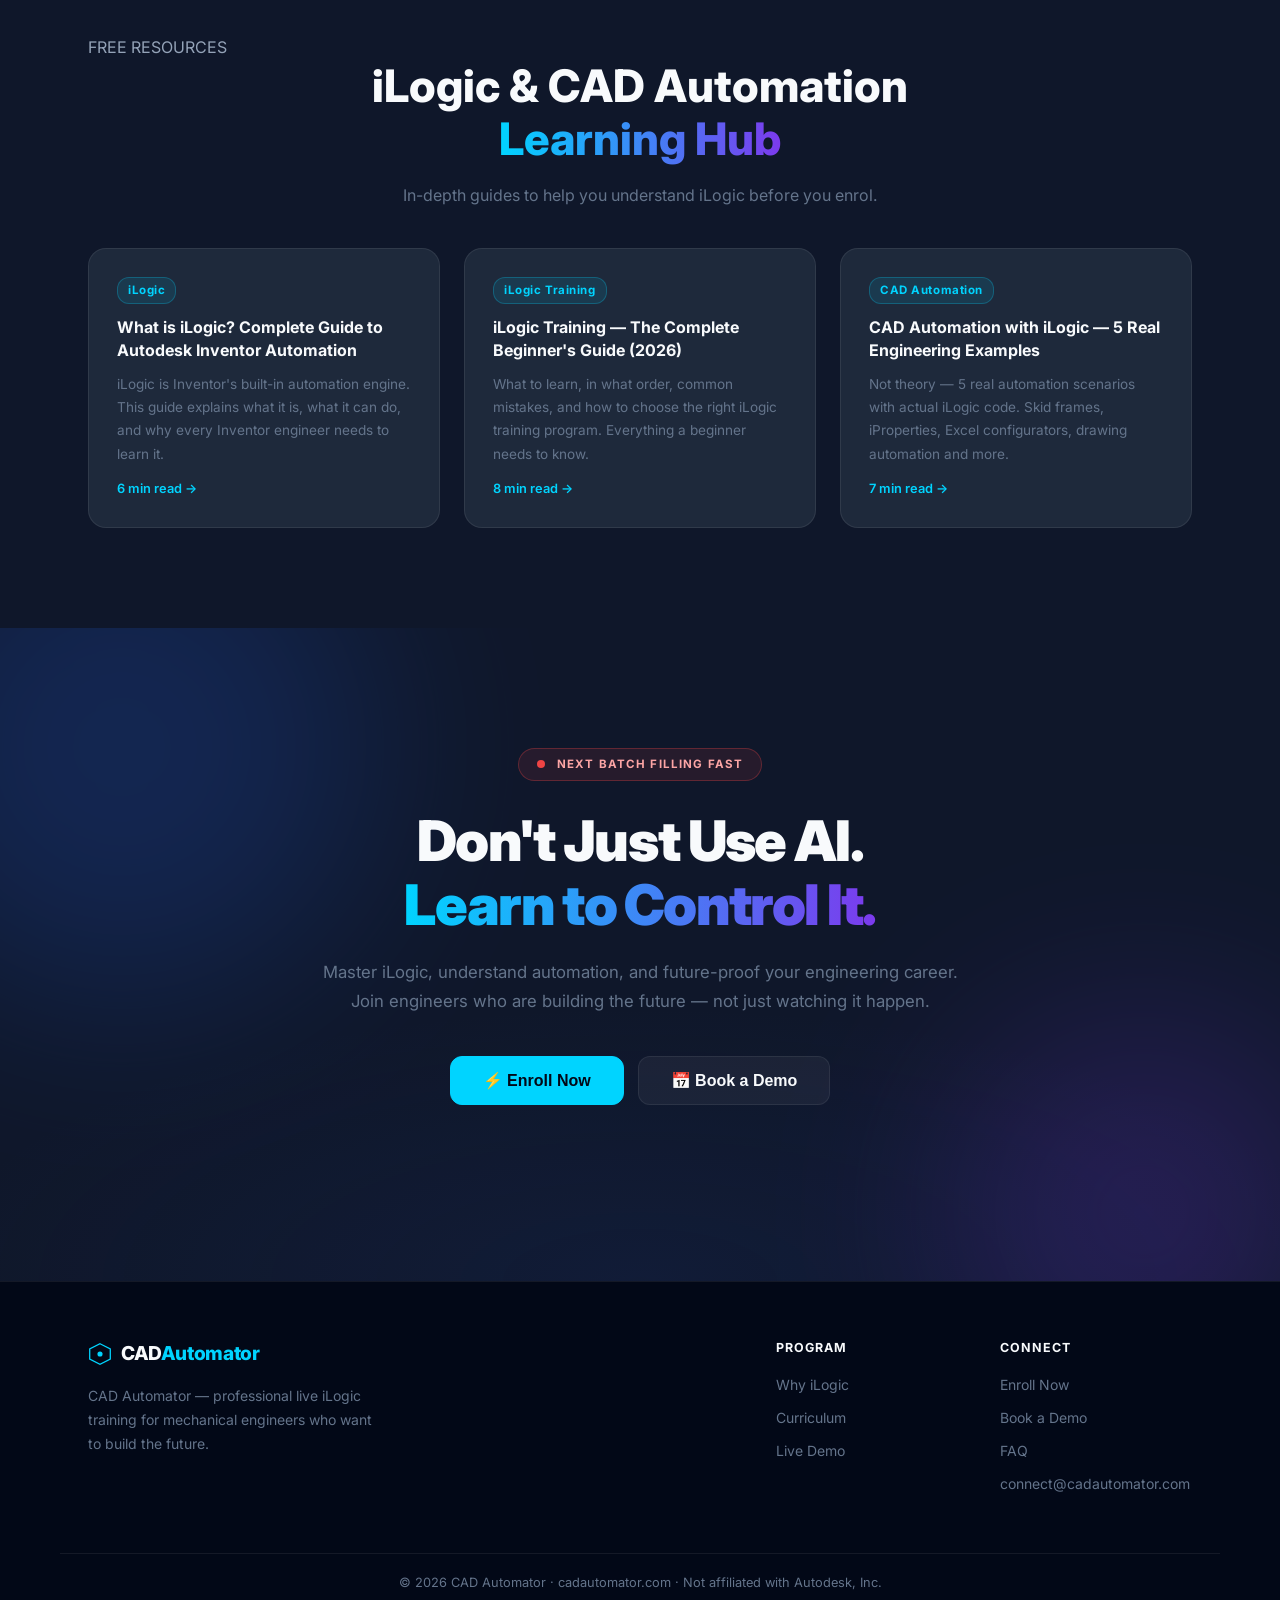
==== commit b8ecb643: "Remove pricing section, add Enroll modal, simplify to 2 CTAs - Removed entire pricing section and Ra" ====
--- a/index.html
+++ b/index.html
@@ -67,7 +67,7 @@
   <link rel="preconnect" href="https://fonts.googleapis.com" />
   <link href="https://fonts.googleapis.com/css2?family=Inter:wght@300;400;500;600;700;800;900&family=JetBrains+Mono:wght@400;600&display=swap" rel="stylesheet" />
   <link rel="stylesheet" href="css/style.css" />
-  <script src="https://checkout.razorpay.com/v1/checkout.js"></script>
+
 </head>
 <body>
 
@@ -94,7 +94,6 @@
       <a href="#structure">Program</a>
       <a href="#demo">Demo</a>
       <a href="#faq">FAQ</a>
-      <a href="#pricing">Pricing</a>
       <a href="blog/index.html" class="nav-blog-link">Blog</a>
     </nav>
     <div class="nav-actions">
@@ -105,8 +104,8 @@
           <span class="toggle-moon">🌙</span>
         </span>
       </button>
-      <a href="#book-demo" class="btn btn-ghost" onclick="openDemoModal()">📅 Book a Demo</a>
-      <a href="#enroll" class="btn btn-neon">Join Live Training</a>
+      <button type="button" class="btn btn-ghost" onclick="openDemoModal()">📅 Book a Demo</button>
+      <button type="button" class="btn btn-neon" onclick="openEnrollModal()">⚡ Enroll Now</button>
     </div>
     <button class="hamburger" id="hamburger"><span></span><span></span><span></span></button>
   </div>
@@ -117,8 +116,8 @@
     <a href="#demo">Demo</a>
     <a href="#faq">FAQ</a>
     <a href="blog/index.html">Blog</a>
-    <a href="#enroll" class="btn btn-neon">Join Live Training</a>
-    <a href="#book-demo" class="btn btn-ghost" onclick="openDemoModal()" style="margin-top:0">📅 Book a Demo</a>
+    <button type="button" class="btn btn-neon" onclick="openEnrollModal();closeMobileMenu()">⚡ Enroll Now</button>
+    <button type="button" class="btn btn-ghost" onclick="openDemoModal();closeMobileMenu()" style="margin-top:0">📅 Book a Demo</button>
   </div>
 </header>
 
@@ -680,7 +679,7 @@
         <span class="dmn-tag">🔩 Feature Toggle</span>
         <span class="dmn-tag">📊 BOM Generator</span>
       </div>
-      <a href="#pricing" class="btn btn-neon" style="margin-top:24px;display:inline-block">⚡ Enroll &amp; Learn to Build This</a>
+      <button type="button" class="btn btn-neon" style="margin-top:24px" onclick="openEnrollModal()">⚡ Enroll &amp; Learn to Build This</button>
     </div>
 
     <div class="demo-wrapper">
@@ -1196,53 +1195,6 @@
   </div>
 </section>
 
-<!-- ─── PRICING ──────────────────────────────────── -->
-<section class="section pricing-section reveal" id="pricing">
-  <div class="container">
-    <div class="section-badge">PRICING</div>
-    <h2 class="section-title">One Price.<br><span class="gradient-text">Everything Included.</span></h2>
-    <p class="section-sub">Prices shown automatically in your local currency.</p>
-
-    <div class="price-card">
-      <div class="price-best-value">⭐ BEST VALUE — FULL PROGRAM</div>
-
-      <div class="price-location-row" id="priceLocationRow">
-        <span class="price-flag" id="priceFlag">🌍</span>
-        <span class="price-location-label" id="priceLocationLabel">Detecting your region…</span>
-      </div>
-
-      <div class="price-display">
-        <span class="price-currency" id="priceCurrency"></span>
-        <span class="price-amount" id="priceAmount"><span class="price-loading">…</span></span>
-        <div class="price-meta">
-          <span class="price-period">one-time</span>
-          <span class="price-note" id="priceNote">includes all taxes</span>
-        </div>
-      </div>
-
-      <ul class="price-features">
-        <li>50+ hours of live instructor-led training</li>
-        <li>19 modules — full iLogic curriculum</li>
-        <li>Real-world Skid Frame capstone project</li>
-        <li>6 months recording access</li>
-        <li>WhatsApp support group access</li>
-        <li>Certificate of completion</li>
-        <li>Free batch repeat if you miss sessions</li>
-      </ul>
-
-      <button class="btn btn-neon btn-xl pulse-btn" style="width:100%" onclick="openPayment()">
-        ⚡ Enroll &amp; Pay Now
-      </button>
-      <button class="btn btn-ghost btn-xl" style="width:100%;margin-top:10px" onclick="openDemoModal()">
-        📅 Book a Free Demo First
-      </button>
-
-      <div class="price-guarantee">
-        🔒 Secure payment via Razorpay &nbsp;·&nbsp; 7-day money-back guarantee
-      </div>
-    </div>
-  </div>
-</section>
 
 <!-- ─── FINAL CTA ──────────────────────────────────── -->
 <section class="section final-cta-section" id="enroll">
@@ -1256,51 +1208,8 @@
     <p class="cta-sub">Master iLogic, understand automation, and future-proof your engineering career.<br>Join engineers who are building the future — not just watching it happen.</p>
 
     <div class="cta-buttons">
-      <button type="button" class="btn btn-neon btn-xl pulse-btn" onclick="openPayment()">⚡ Enroll &amp; Pay Now</button>
-      <a href="#book-demo" class="btn btn-ghost btn-xl" onclick="openDemoModal()">📅 Book a Demo</a>
-      <a href="#contact-form" class="btn btn-outline btn-xl">❓ Have Questions?</a>
-    </div>
-
-    <!-- Contact Form -->
-    <div class="contact-form-wrap" id="contact-form">
-      <h3>Have Questions First?</h3>
-      <p style="color:var(--mid);font-size:.88rem;margin-bottom:20px">Leave your details — we'll call or WhatsApp you within 24 hours.</p>
-      <form id="enrollForm" class="enroll-form"
-            name="reserve-spot"
-            method="POST"
-            data-netlify="true"
-            netlify-honeypot="bot-field">
-        <input type="hidden" name="form-name" value="reserve-spot" />
-        <input type="hidden" name="bot-field" style="display:none" />
-        <div class="ef-row">
-          <div class="ef-group">
-            <input type="text" name="name" placeholder="Your Name" required />
-          </div>
-          <div class="ef-group">
-            <input type="email" name="email" placeholder="Work Email" required />
-          </div>
-        </div>
-        <div class="ef-row">
-          <div class="ef-group">
-            <input type="tel" name="phone" placeholder="Phone / WhatsApp" required />
-          </div>
-          <div class="ef-group">
-            <select name="experience">
-              <option value="">Experience with Inventor…</option>
-              <option>Complete Beginner</option>
-              <option>Less than 1 year</option>
-              <option>1–3 years</option>
-              <option>3+ years</option>
-            </select>
-          </div>
-        </div>
-        <button type="submit" class="btn btn-ghost btn-xl" style="width:100%">
-          📩 Send — We'll Contact You
-        </button>
-        <div class="form-success-msg" id="formSuccess">
-          🎉 Got it! We'll WhatsApp or call you within 24 hours.
-        </div>
-      </form>
+      <button type="button" class="btn btn-neon btn-xl pulse-btn" onclick="openEnrollModal()">⚡ Enroll Now</button>
+      <button type="button" class="btn btn-ghost btn-xl" onclick="openDemoModal()">📅 Book a Demo</button>
     </div>
   </div>
 </section>
@@ -1327,8 +1236,8 @@
       </div>
       <div class="fl-col">
         <h4>Connect</h4>
-        <a href="#enroll">Enroll</a>
-        <a href="#book-demo" onclick="openDemoModal()">Book a Demo</a>
+        <a href="#" onclick="openEnrollModal();return false;">Enroll Now</a>
+        <a href="#" onclick="openDemoModal();return false;">Book a Demo</a>
         <a href="#faq">FAQ</a>
         <a href="mailto:connect@cadautomator.com">connect@cadautomator.com</a>
       </div>
@@ -1356,6 +1265,52 @@
 </div>
 
 <!-- ─── BOOK A DEMO MODAL ──────────────────────────── -->
+<!-- ─── ENROLL MODAL ──────────────────────────────── -->
+<div class="modal-overlay" id="enrollModal" onclick="closeEnrollModal(event)">
+  <div class="modal-box">
+    <button class="modal-close" onclick="closeEnrollModalBtn()">✕</button>
+    <div class="modal-icon">⚡</div>
+    <h3>Reserve Your Spot</h3>
+    <p>Leave your details and we'll reach out on WhatsApp within 24 hours with batch dates and next steps.</p>
+    <form id="enrollForm"
+          name="enroll"
+          method="POST"
+          data-netlify="true"
+          netlify-honeypot="bot-field">
+      <input type="hidden" name="form-name" value="enroll" />
+      <input type="hidden" name="bot-field" style="display:none" />
+      <div class="modal-field">
+        <input type="text" name="name" placeholder="Your Full Name" required />
+      </div>
+      <div class="modal-field">
+        <input type="email" name="email" placeholder="Email Address" required />
+      </div>
+      <div class="modal-field">
+        <input type="tel" name="phone" placeholder="Phone / WhatsApp Number" required />
+      </div>
+      <div class="modal-field">
+        <select name="experience">
+          <option value="">Experience with Autodesk Inventor…</option>
+          <option>Complete Beginner</option>
+          <option>Less than 1 year</option>
+          <option>1–3 years</option>
+          <option>3+ years</option>
+        </select>
+      </div>
+      <div class="modal-field">
+        <input type="text" name="company" placeholder="Company / Organisation (optional)" />
+      </div>
+      <button type="submit" class="btn btn-neon btn-xl" style="width:100%;margin-top:4px">
+        ⚡ Reserve My Spot
+      </button>
+      <div class="form-success-msg" id="enrollFormSuccess">
+        🎉 Done! We'll WhatsApp you within 24 hours with all details.
+      </div>
+    </form>
+  </div>
+</div>
+
+<!-- ─── BOOK DEMO MODAL ────────────────────────────── -->
 <div class="modal-overlay" id="demoModal" onclick="closeDemoModal(event)">
   <div class="modal-box">
     <button class="modal-close" onclick="closeDemoModalBtn()">✕</button>
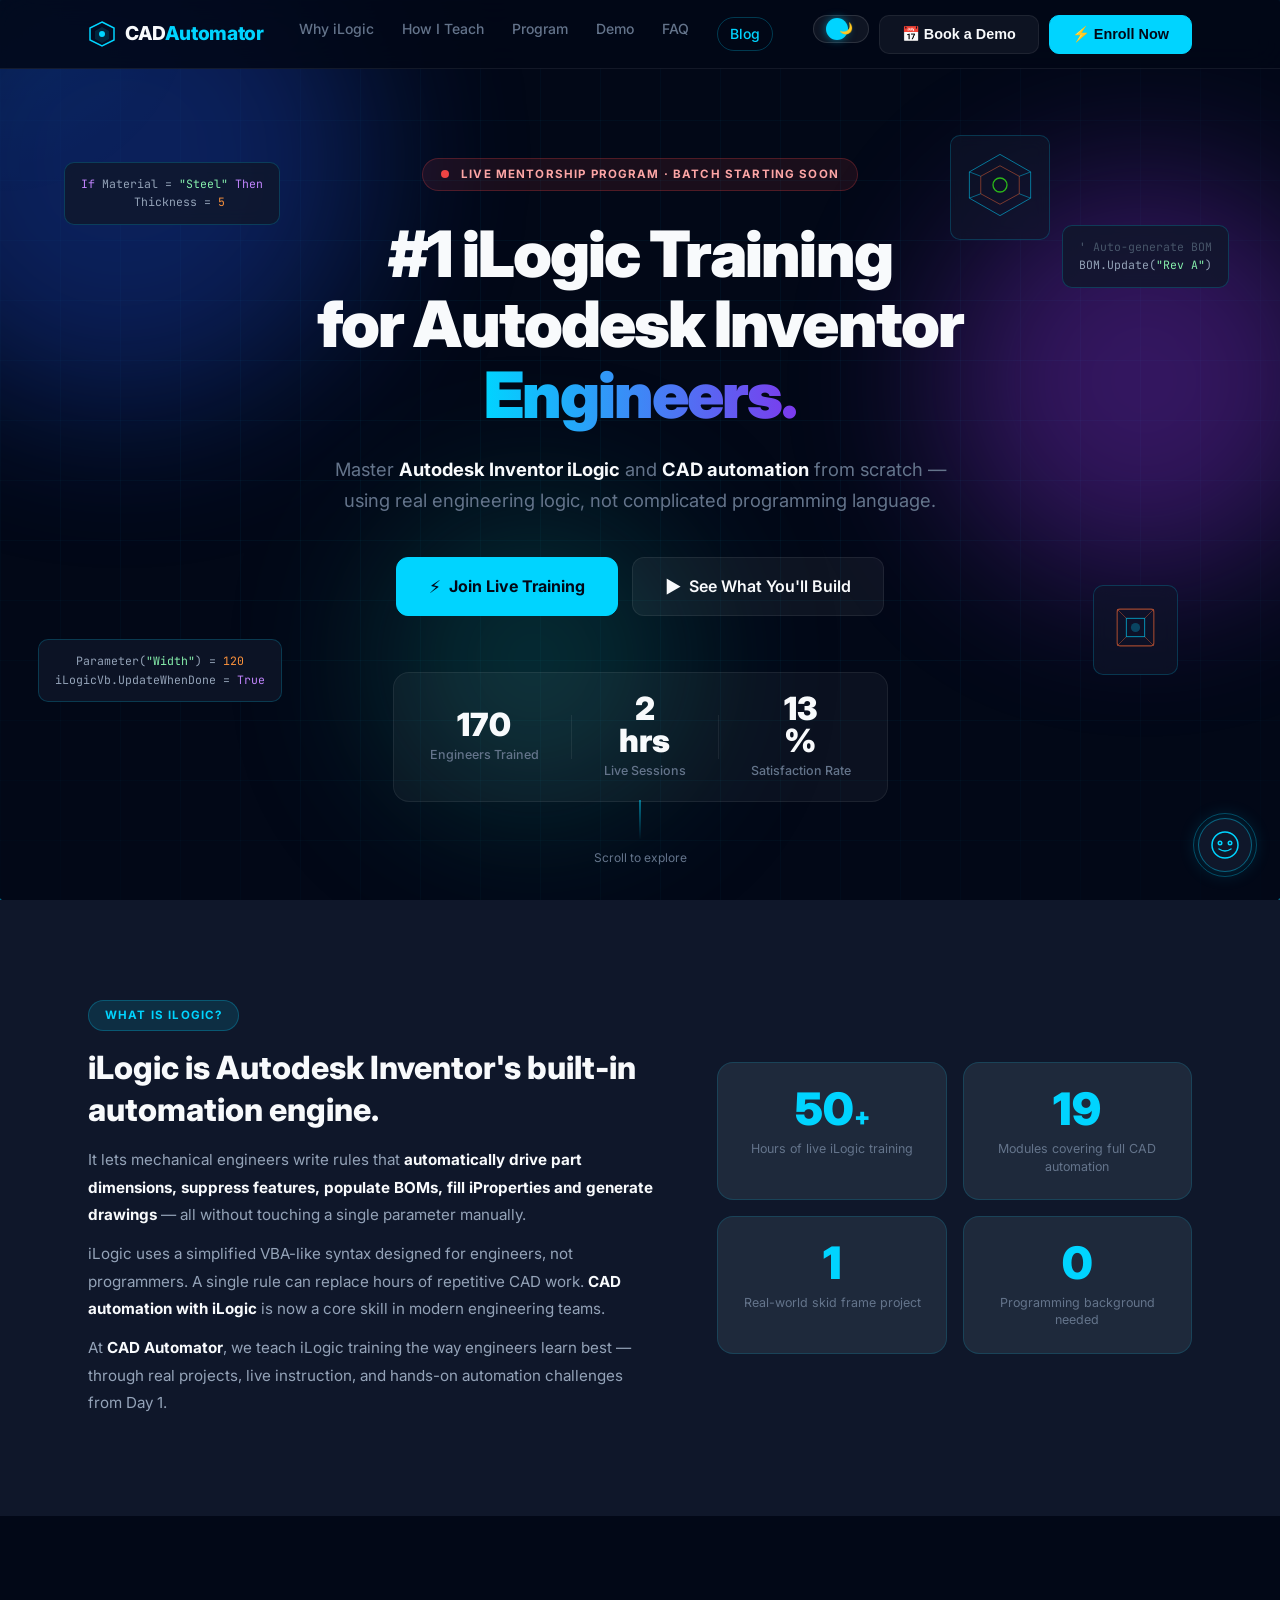
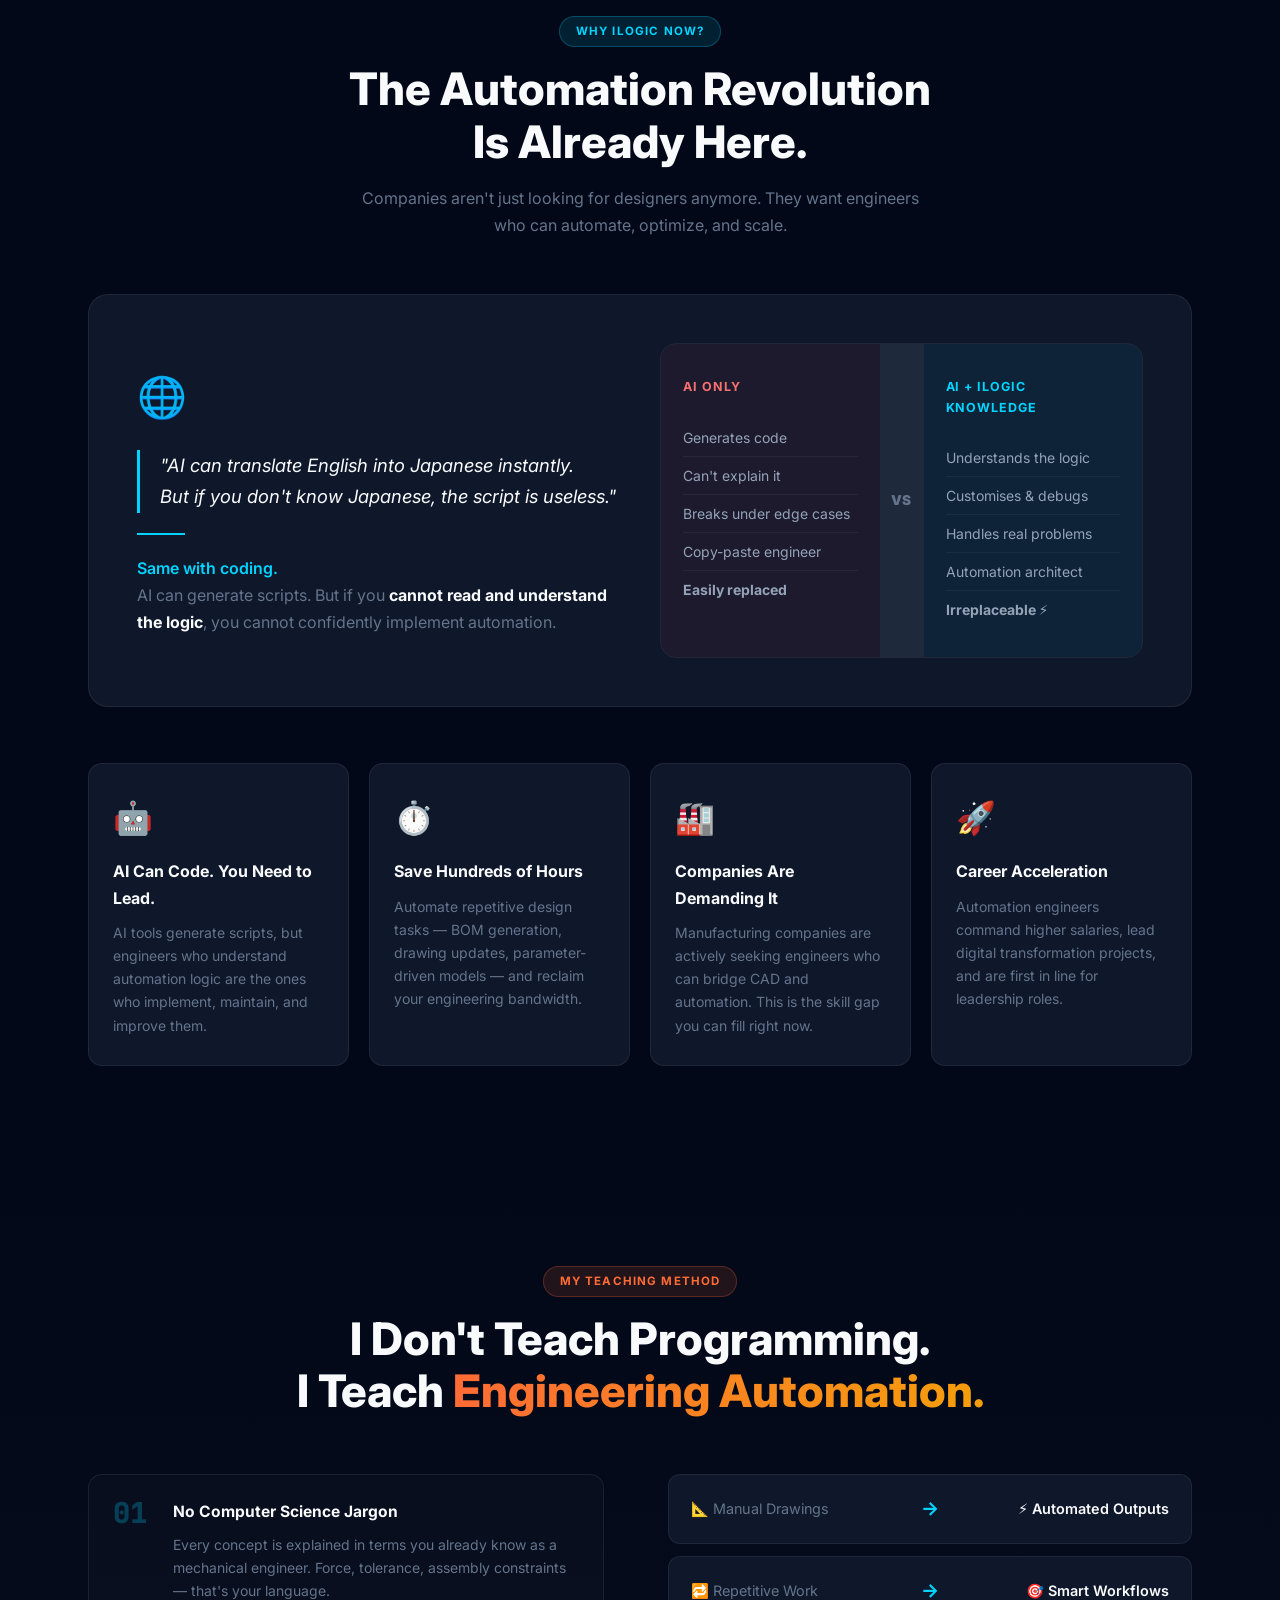
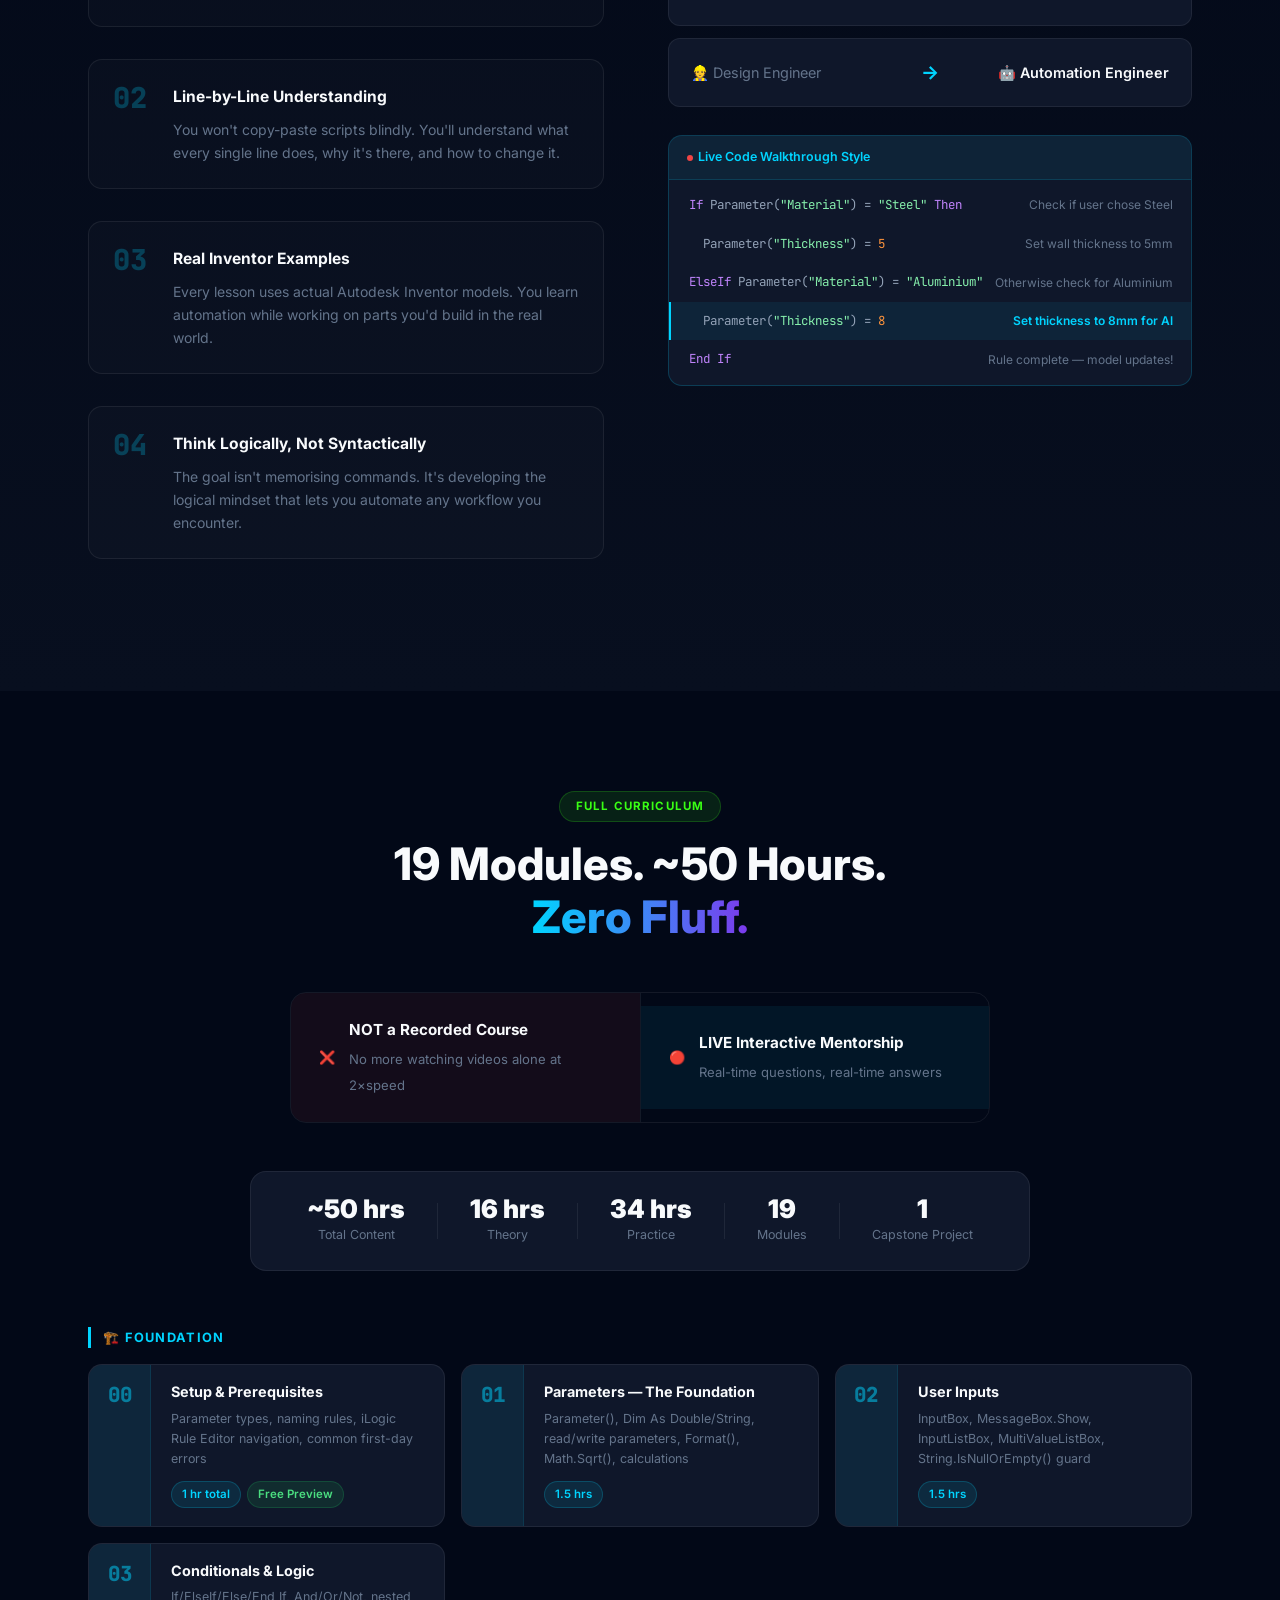
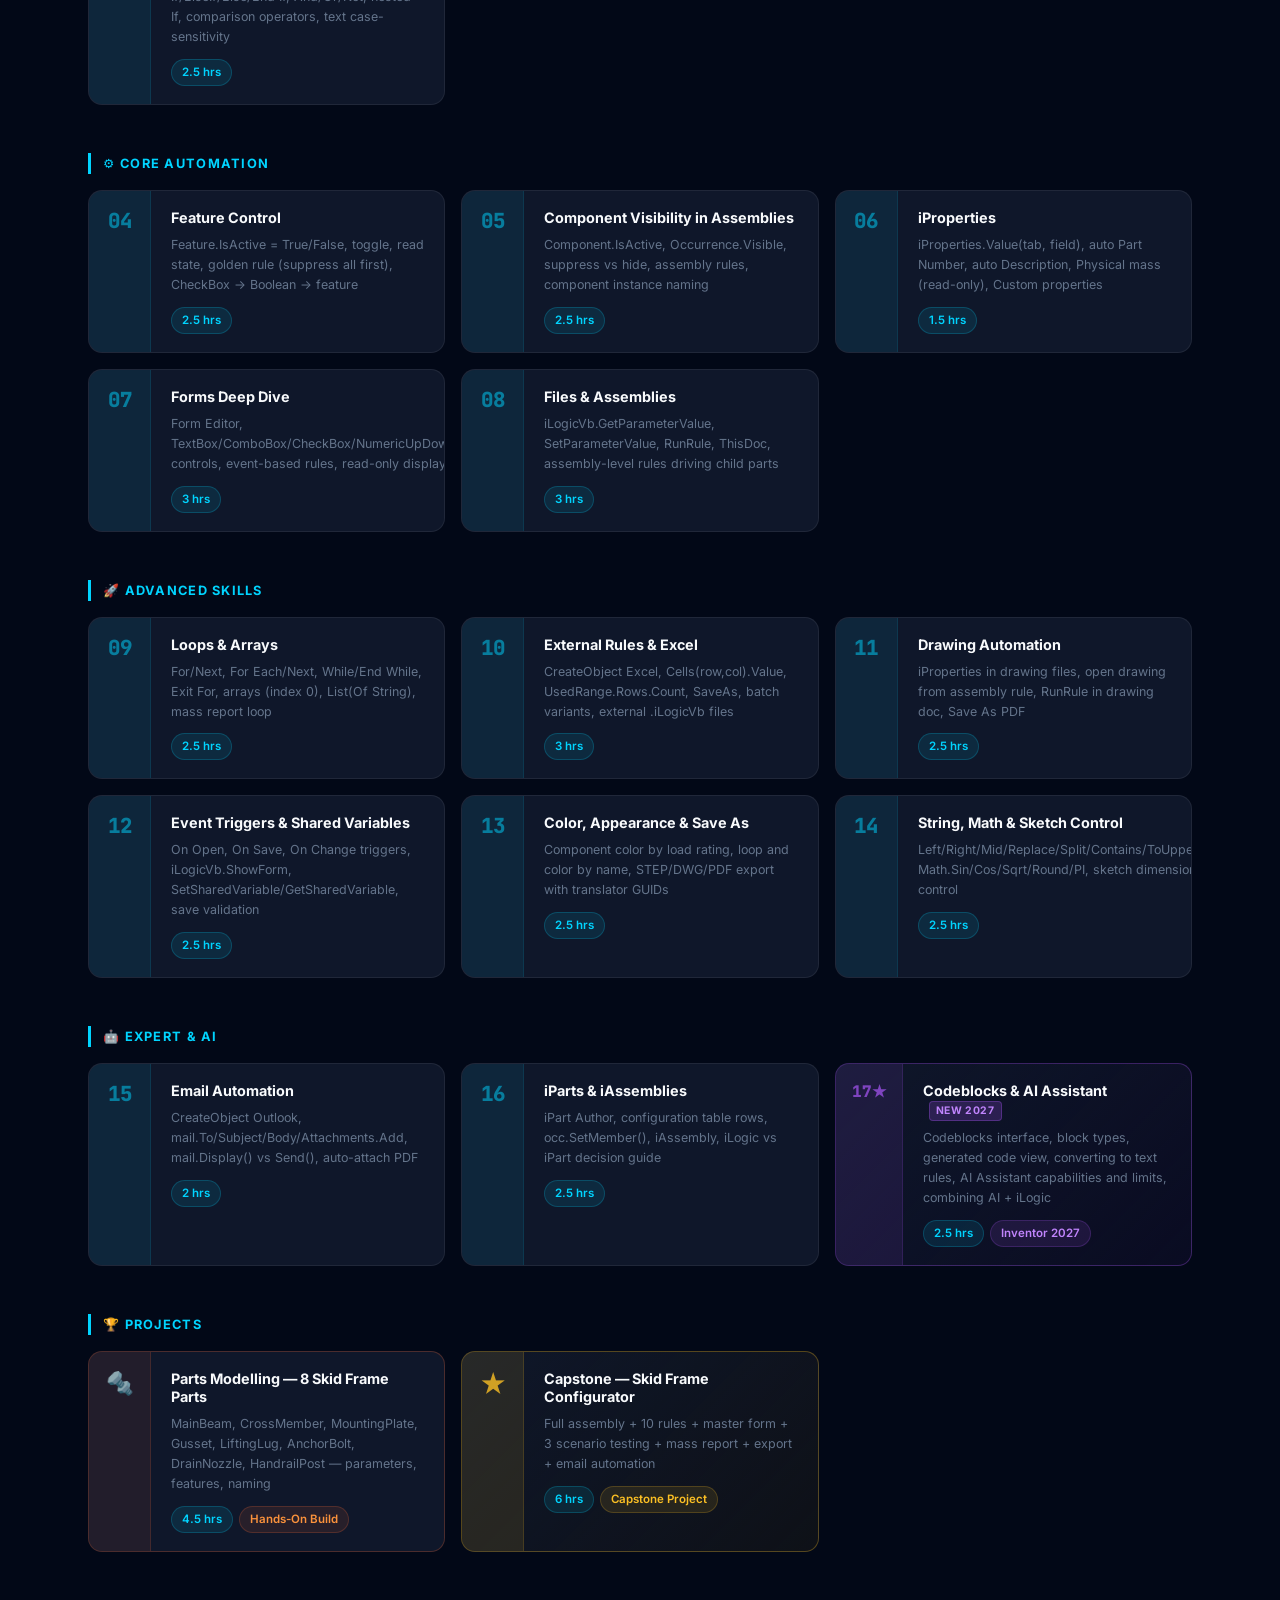
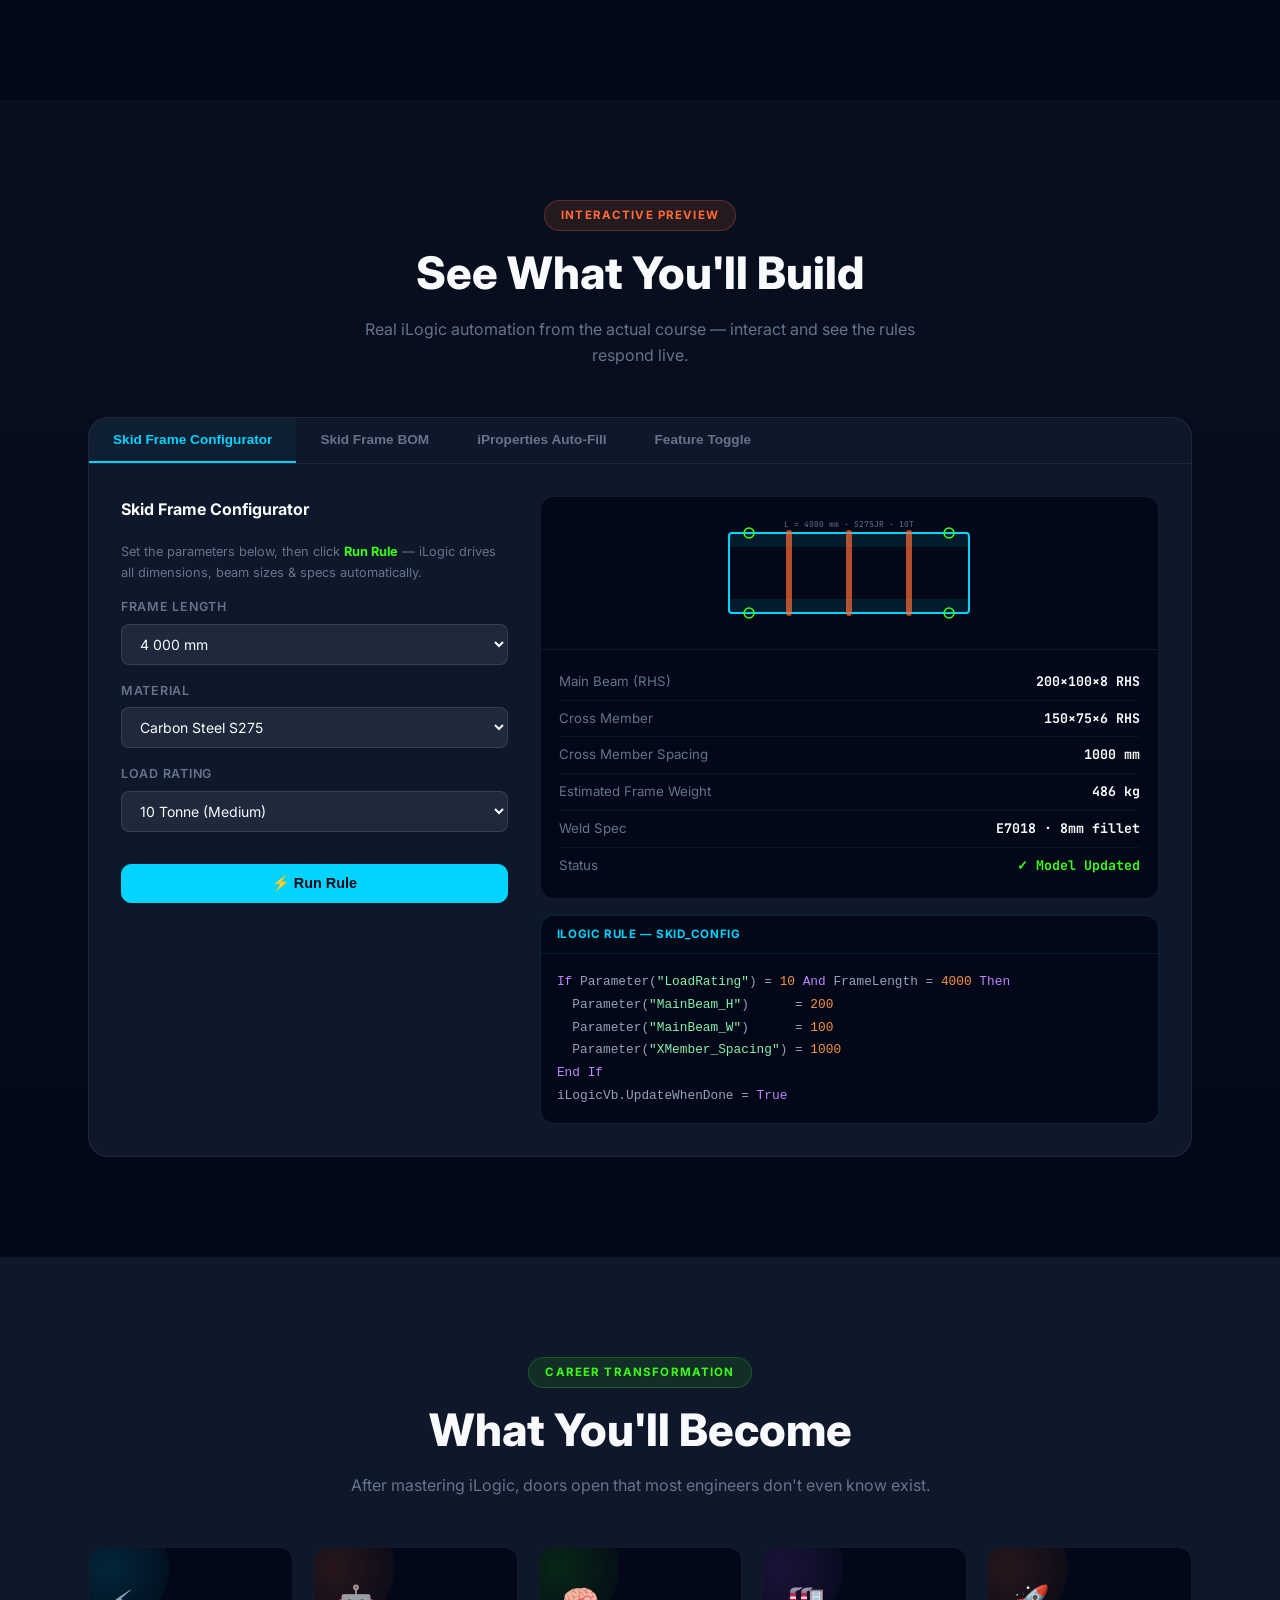
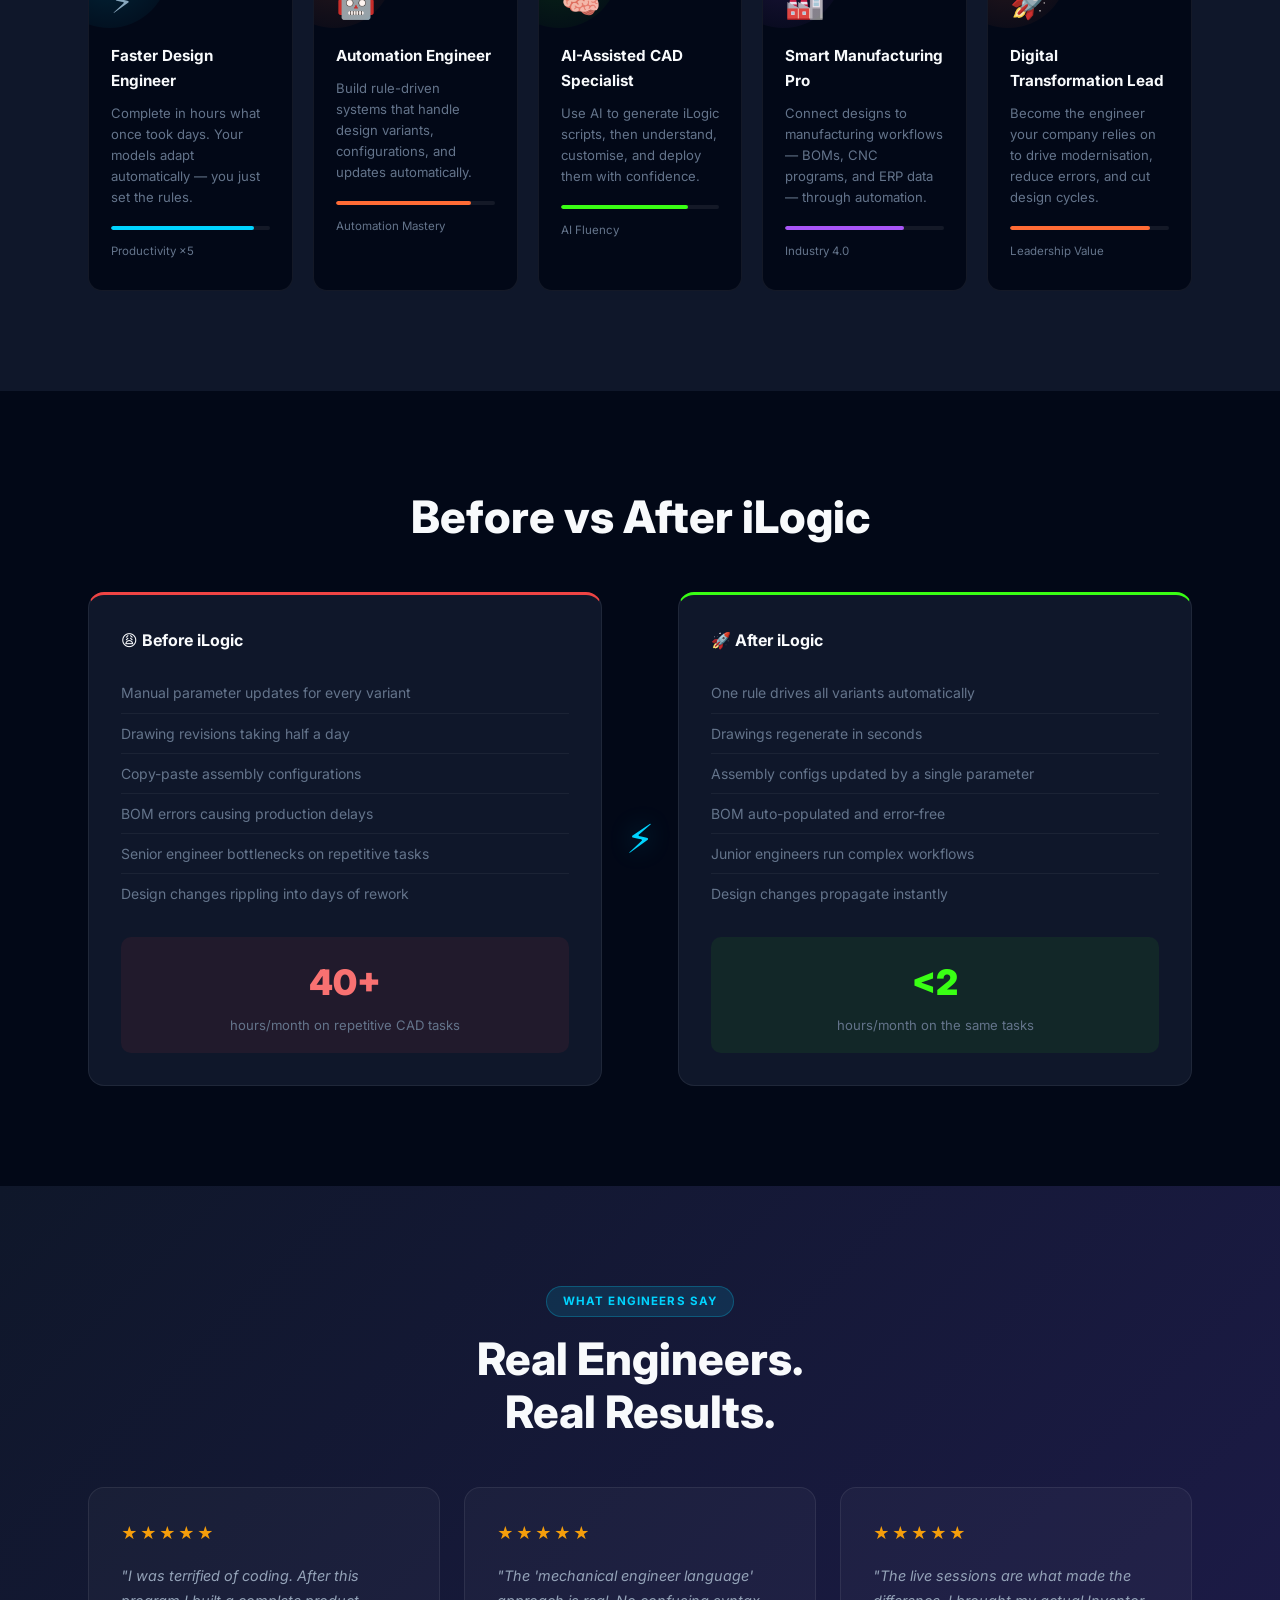
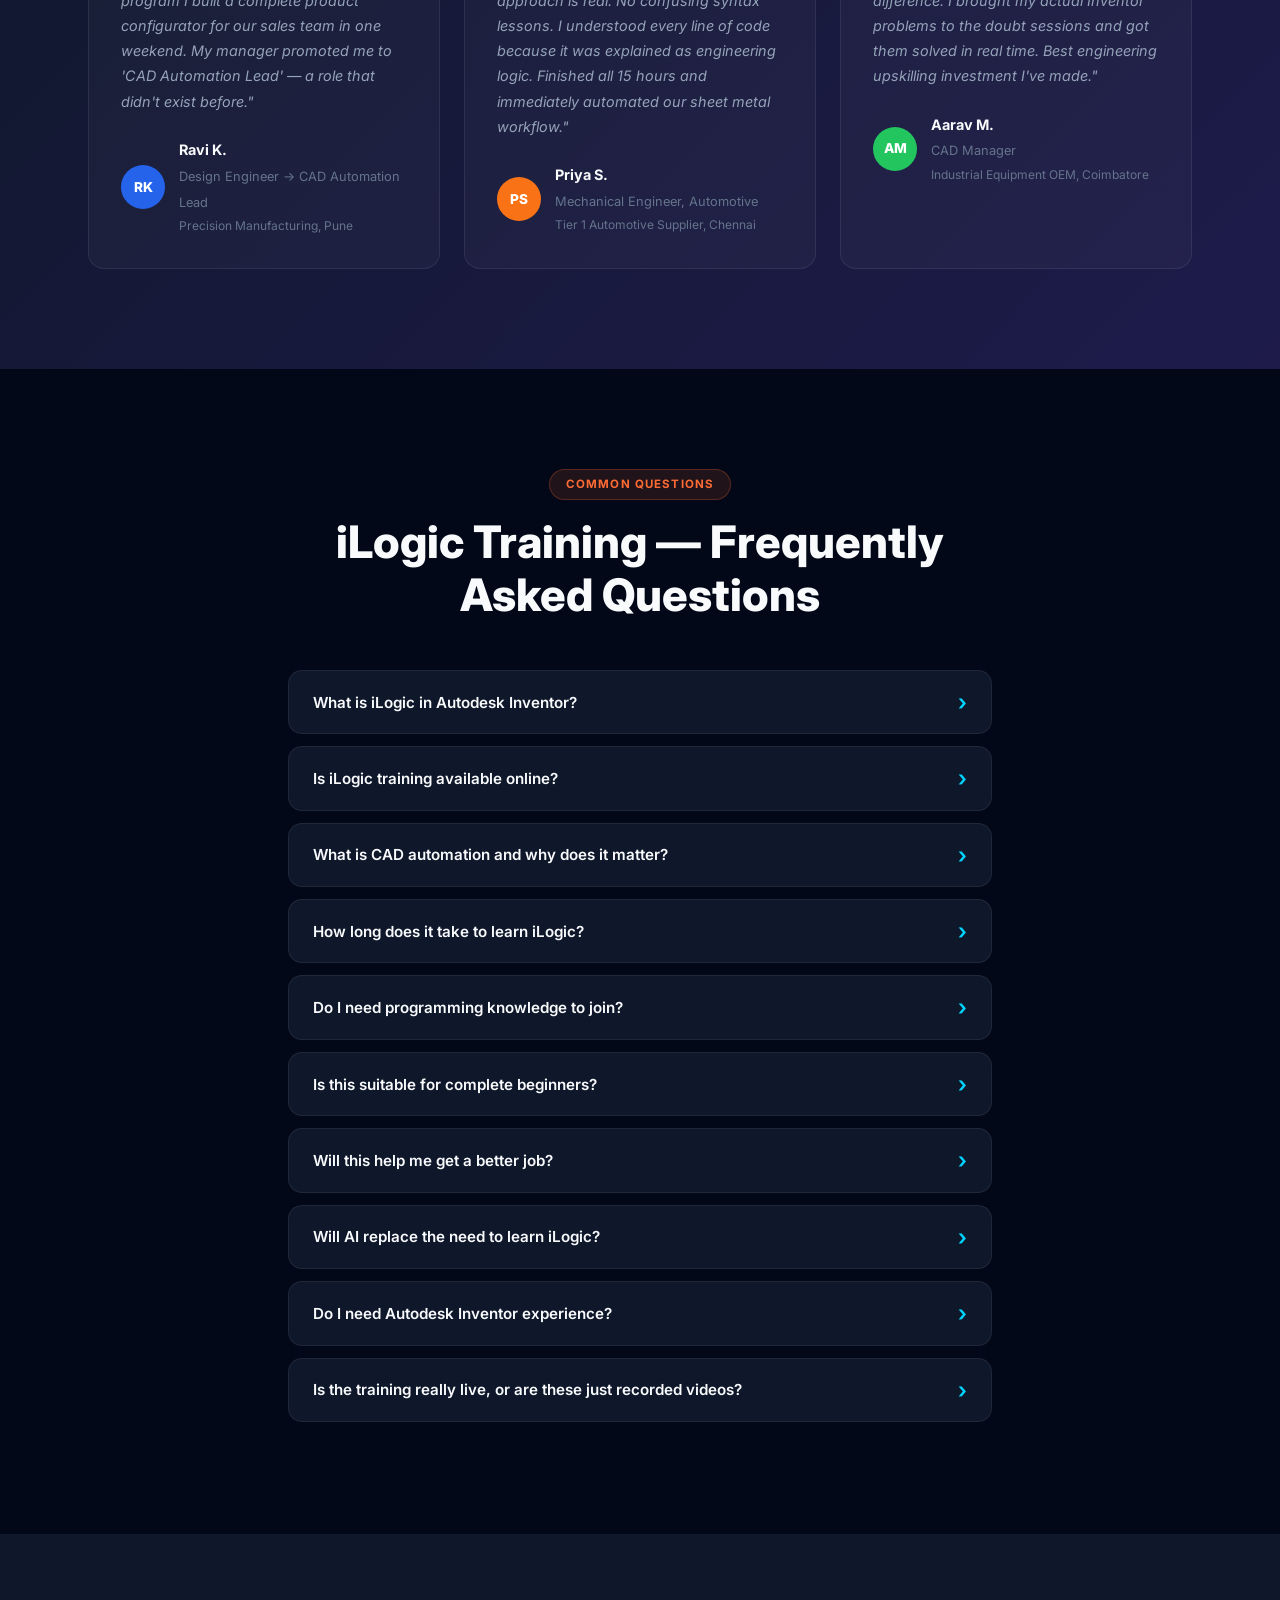
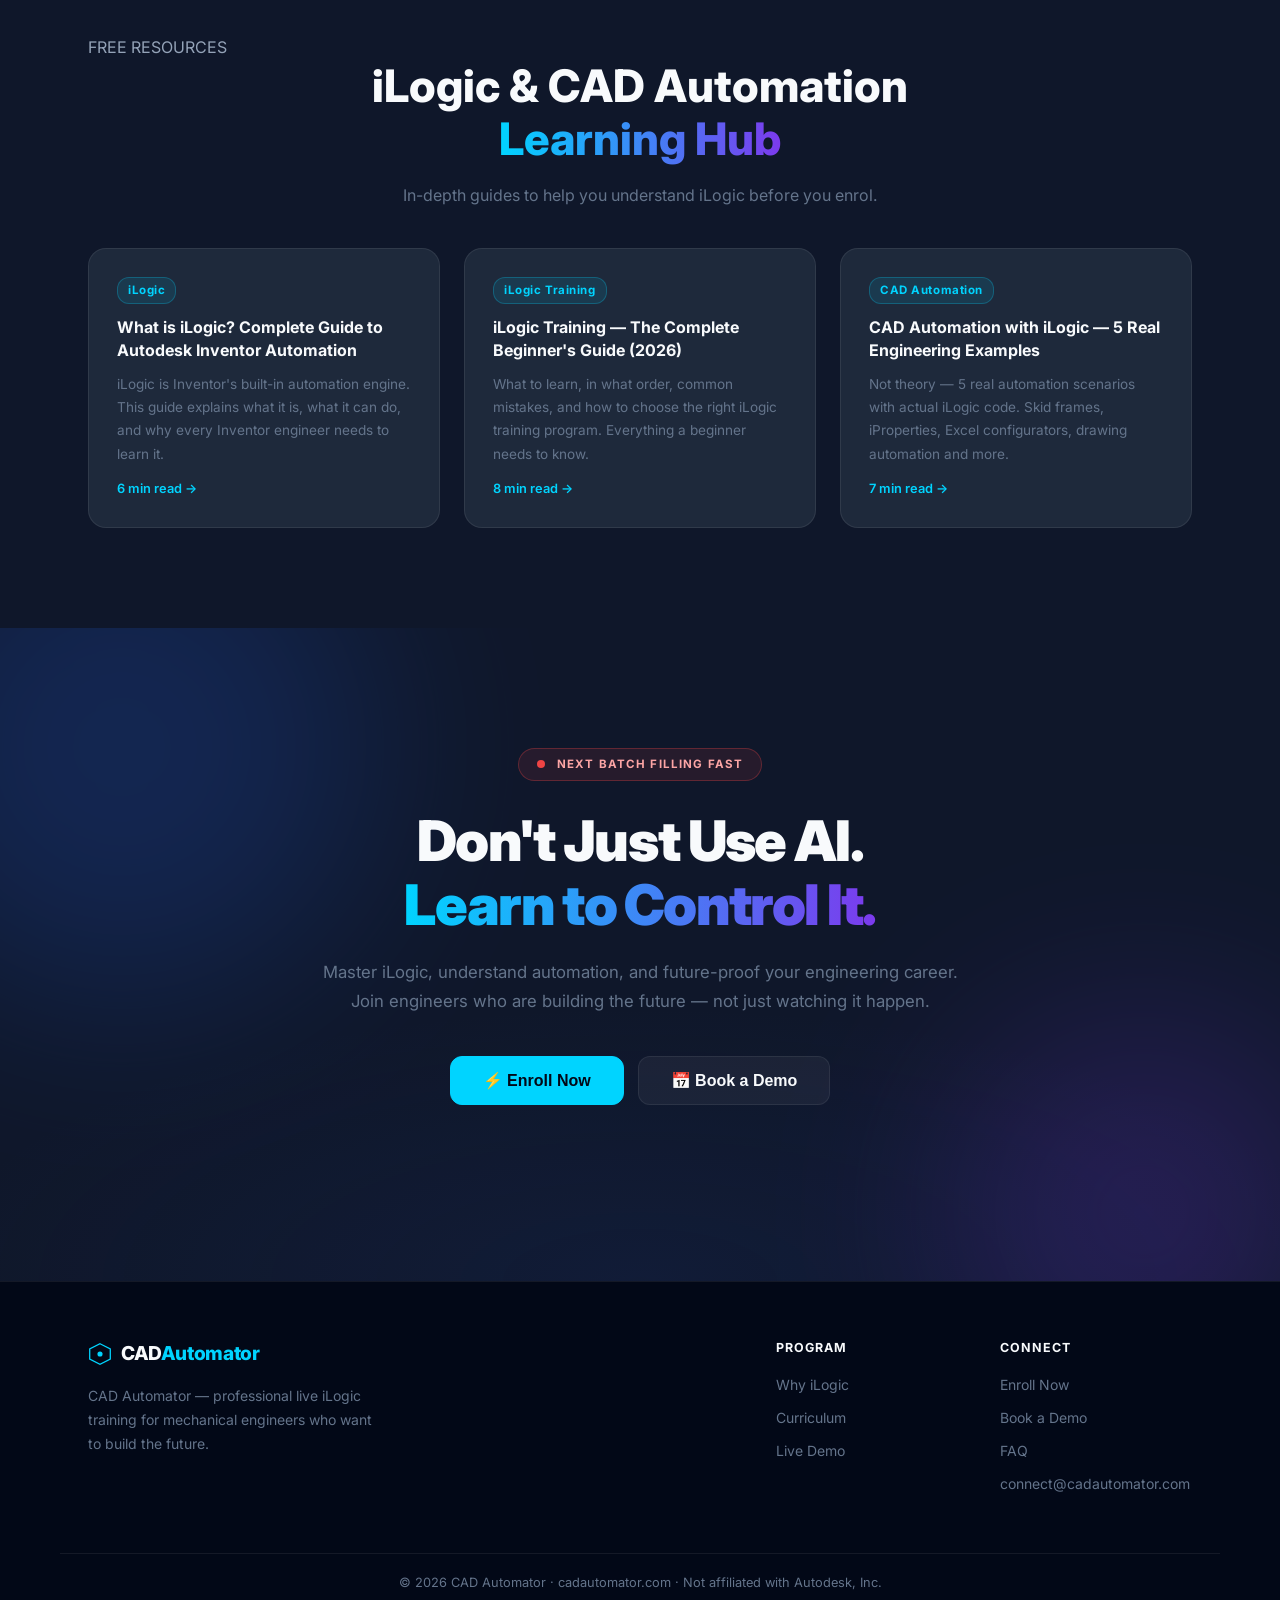
==== commit b11d9e5d: "Switch forms from Netlify to Web3Forms for email delivery" ====
--- a/index.html
+++ b/index.html
@@ -1273,12 +1273,11 @@
     <h3>Reserve Your Spot</h3>
     <p>Leave your details and we'll reach out on WhatsApp within 24 hours with batch dates and next steps.</p>
     <form id="enrollForm"
-          name="enroll"
           method="POST"
-          data-netlify="true"
-          netlify-honeypot="bot-field">
-      <input type="hidden" name="form-name" value="enroll" />
-      <input type="hidden" name="bot-field" style="display:none" />
+          action="https://api.web3forms.com/submit">
+      <input type="hidden" name="access_key" value="84ea500d-5fa1-41ce-8760-f69a5231eab8" />
+      <input type="hidden" name="subject" value="New Enrollment — cadautomator.com" />
+      <input type="checkbox" name="botcheck" style="display:none" />
       <div class="modal-field">
         <input type="text" name="name" placeholder="Your Full Name" required />
       </div>
@@ -1318,12 +1317,11 @@
     <h3>Book a Free Demo Session</h3>
     <p>Join a 30-minute live walkthrough — see iLogic in action inside Autodesk Inventor with real examples.</p>
     <form id="demoForm"
-          name="book-demo"
           method="POST"
-          data-netlify="true"
-          netlify-honeypot="bot-field">
-      <input type="hidden" name="form-name" value="book-demo" />
-      <input type="hidden" name="bot-field" style="display:none" />
+          action="https://api.web3forms.com/submit">
+      <input type="hidden" name="access_key" value="84ea500d-5fa1-41ce-8760-f69a5231eab8" />
+      <input type="hidden" name="subject" value="New Demo Booking — cadautomator.com" />
+      <input type="checkbox" name="botcheck" style="display:none" />
       <div class="modal-field">
         <input type="text" name="name" placeholder="Your Name" required />
       </div>
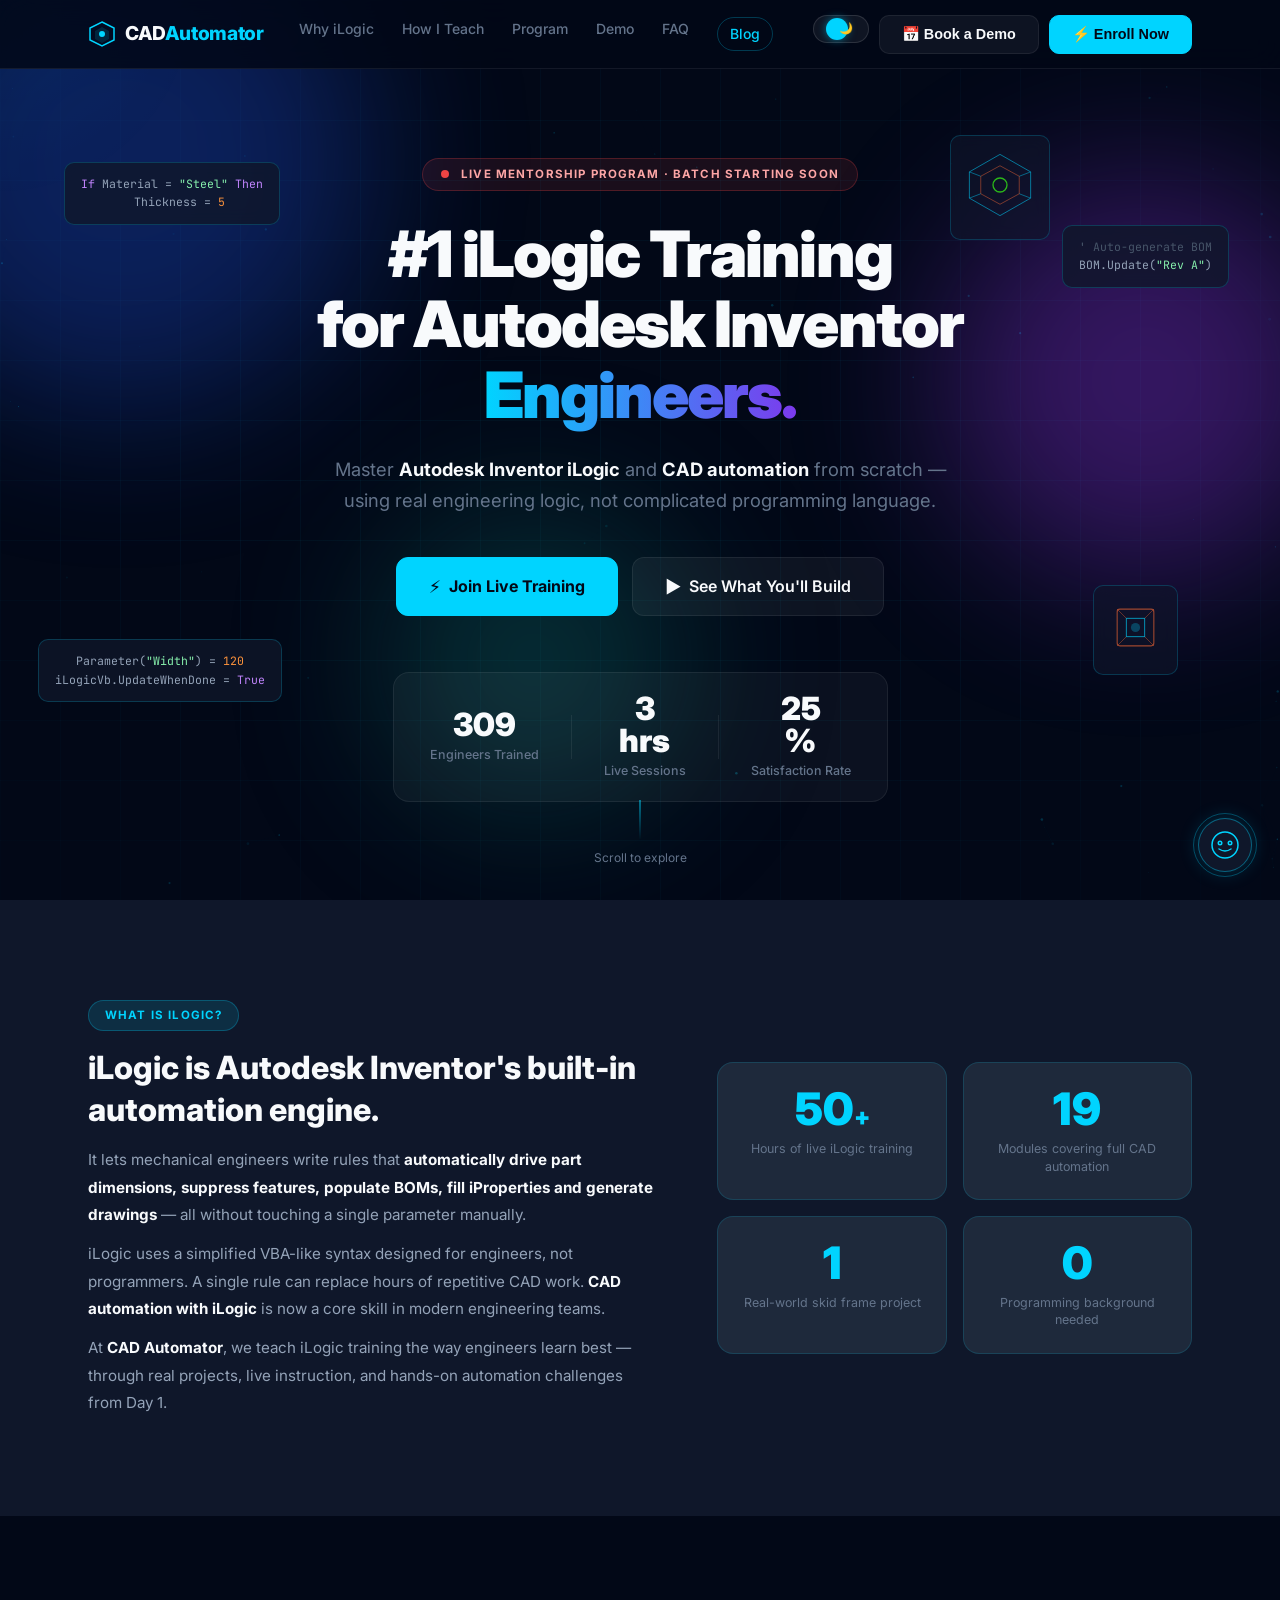
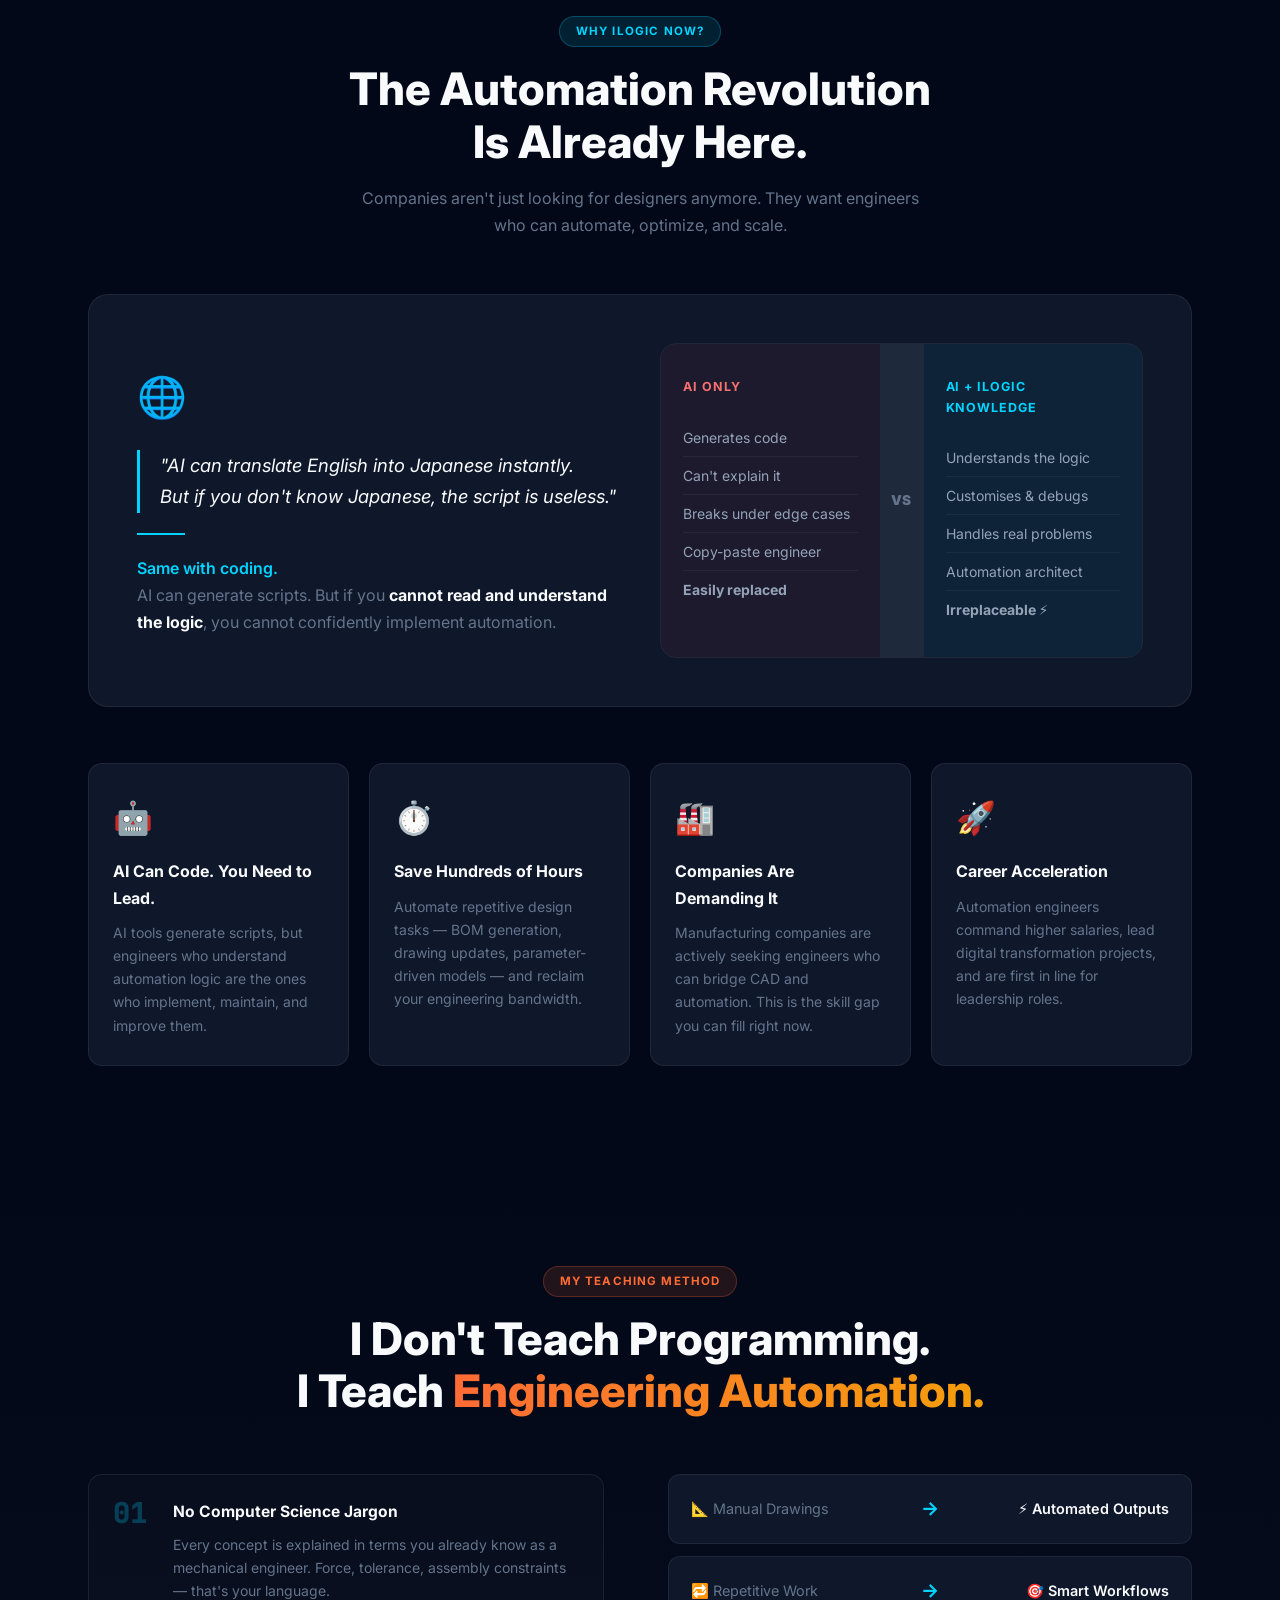
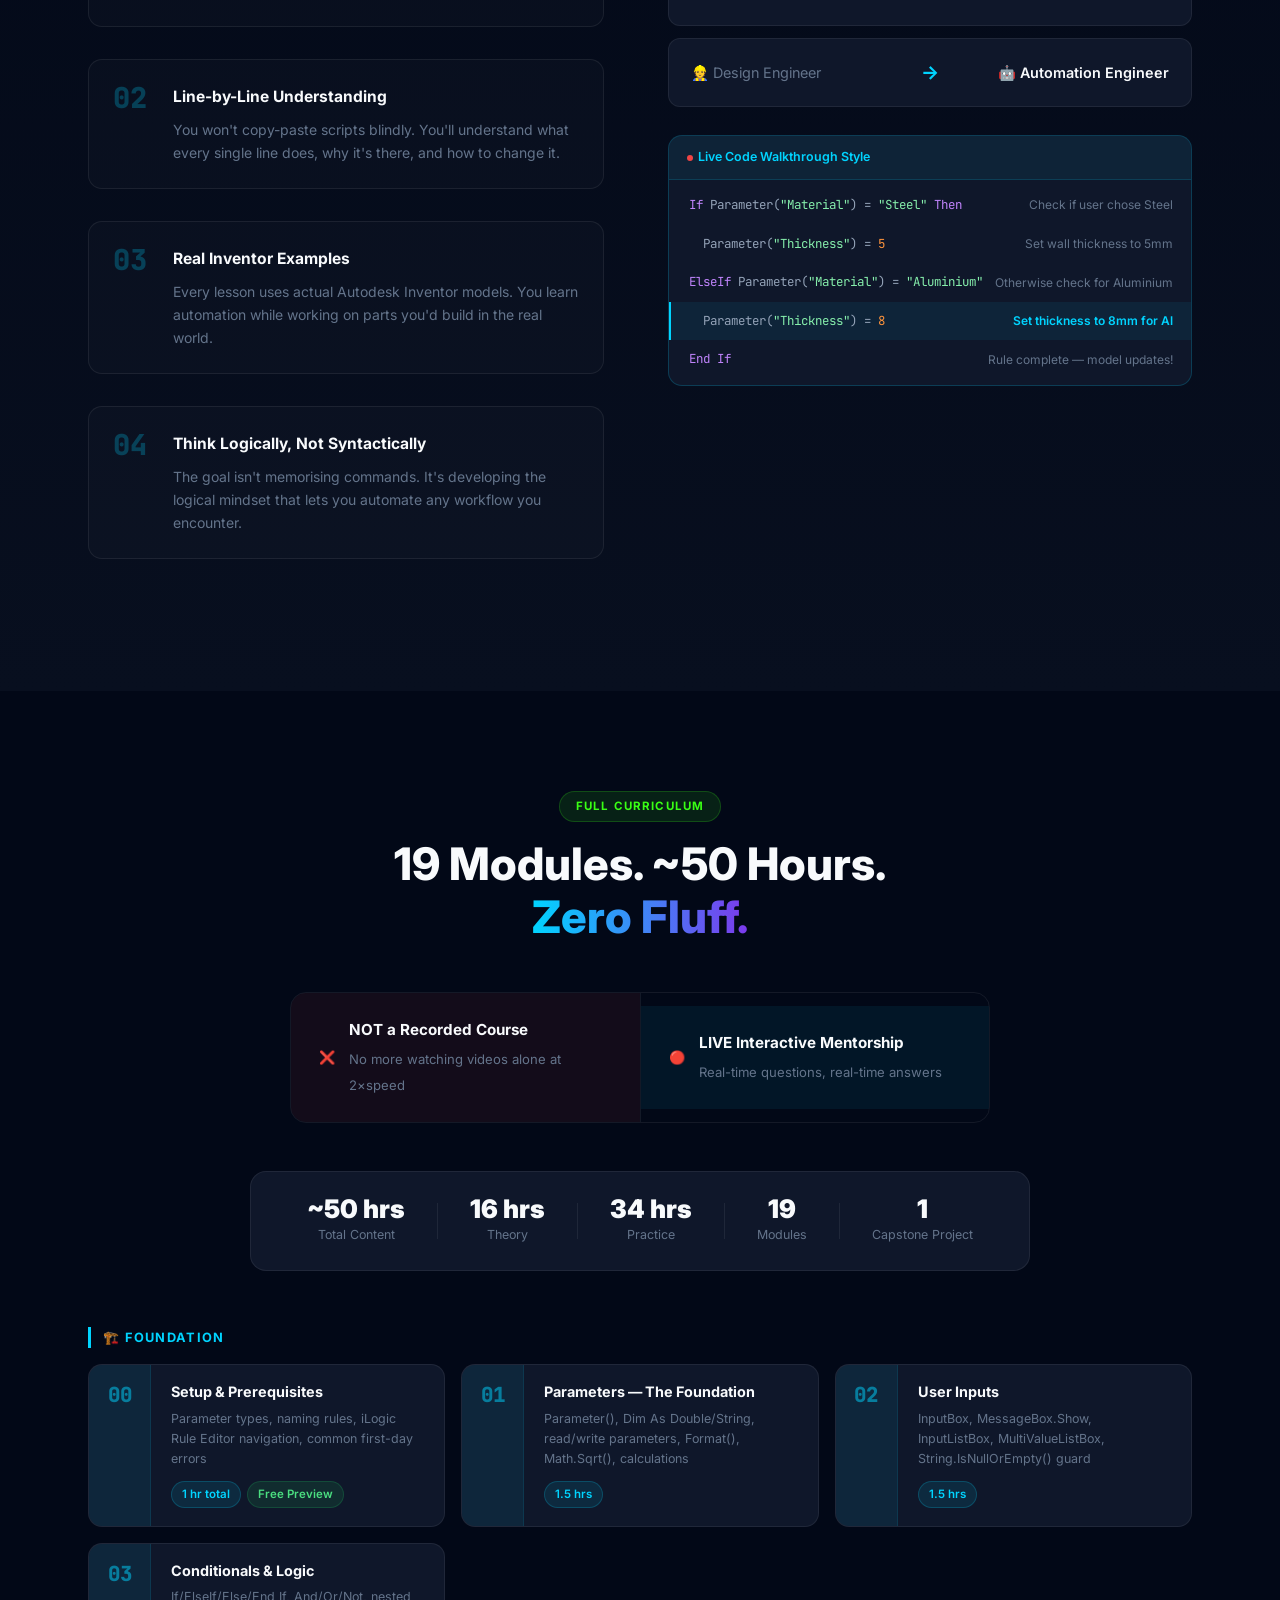
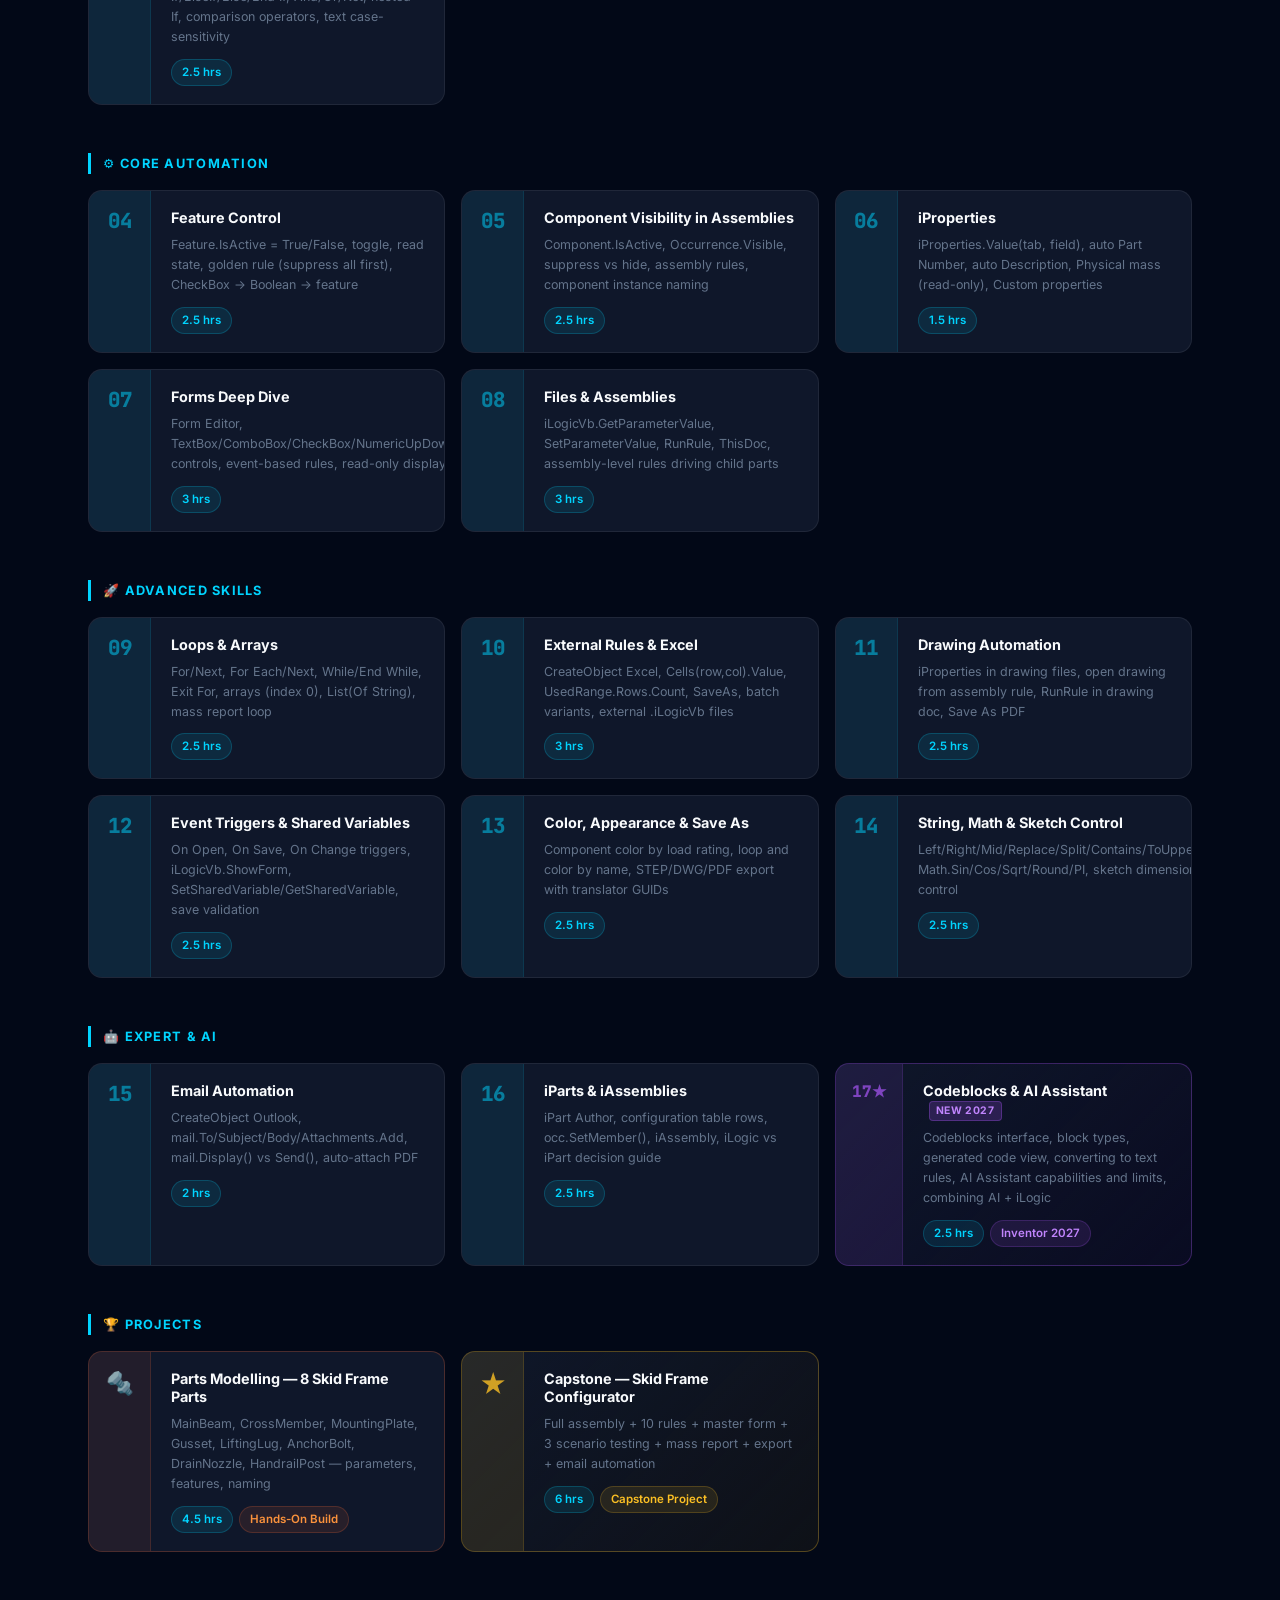
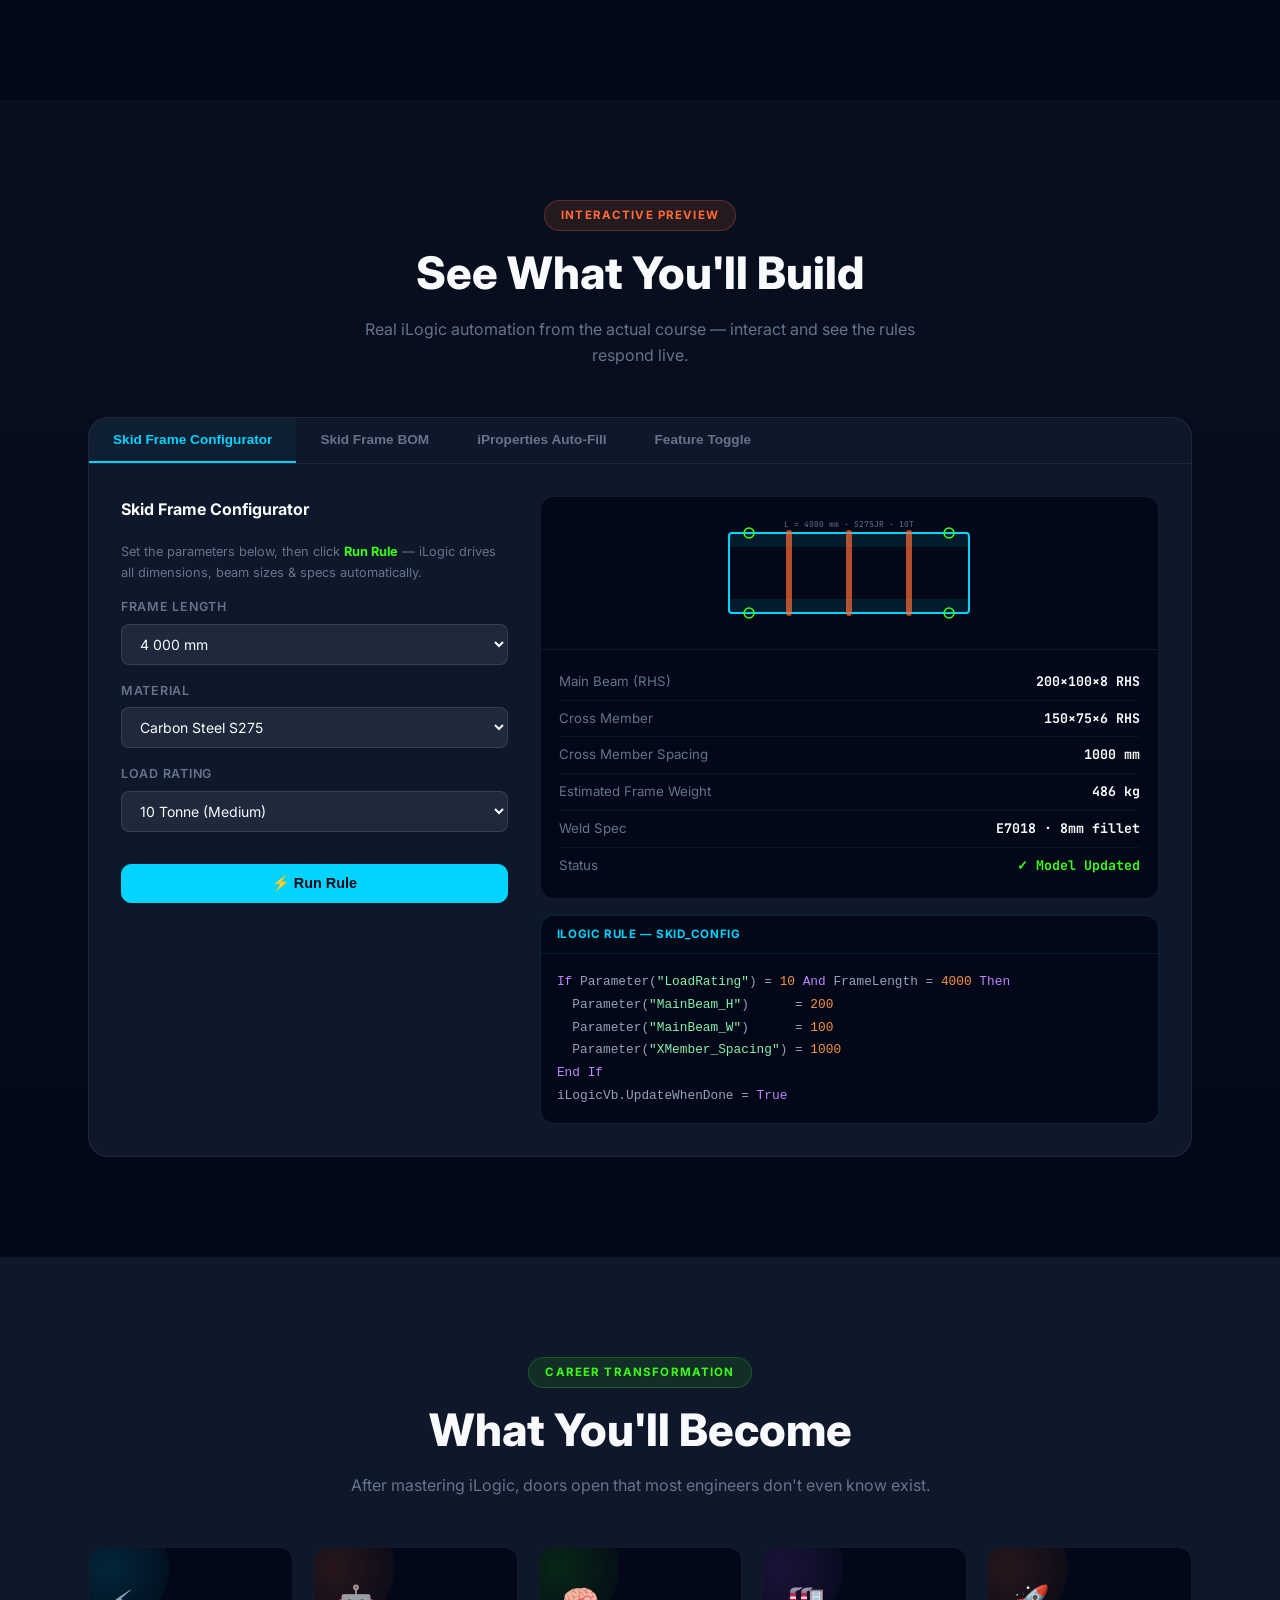
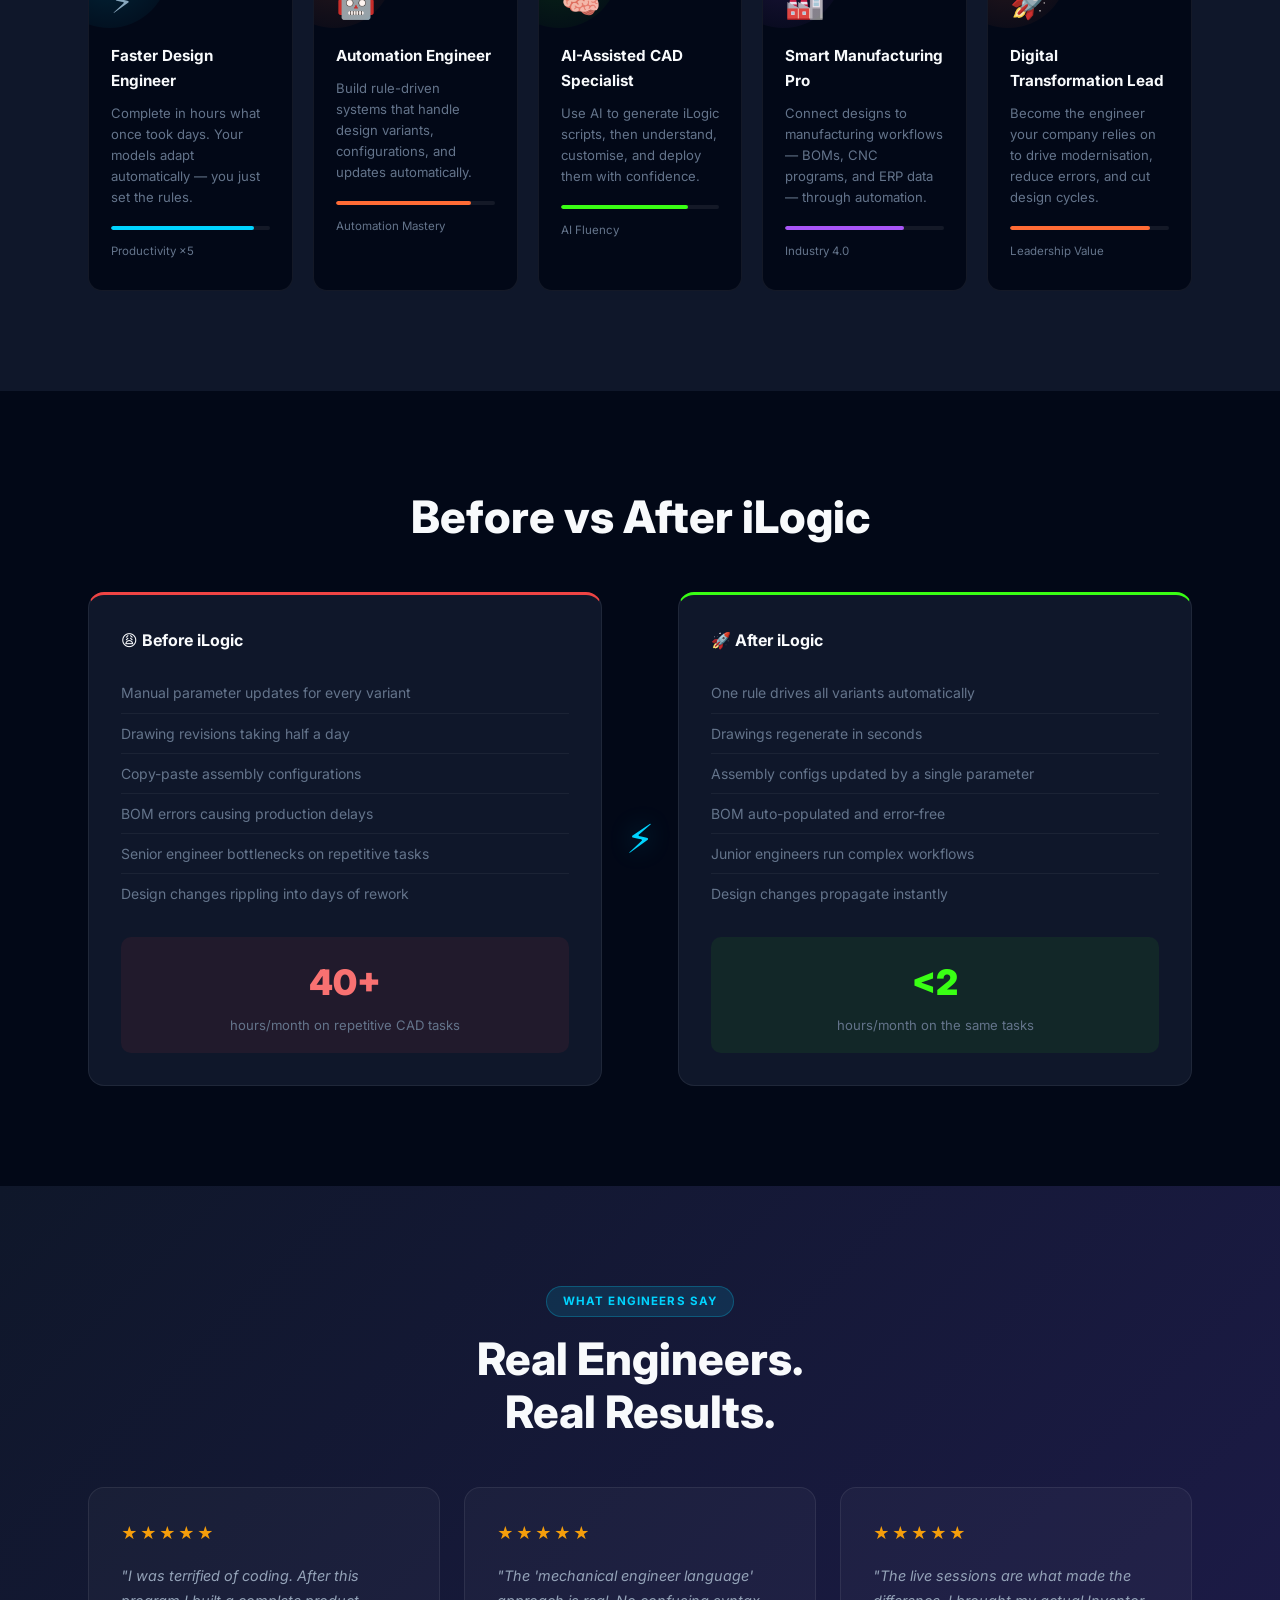
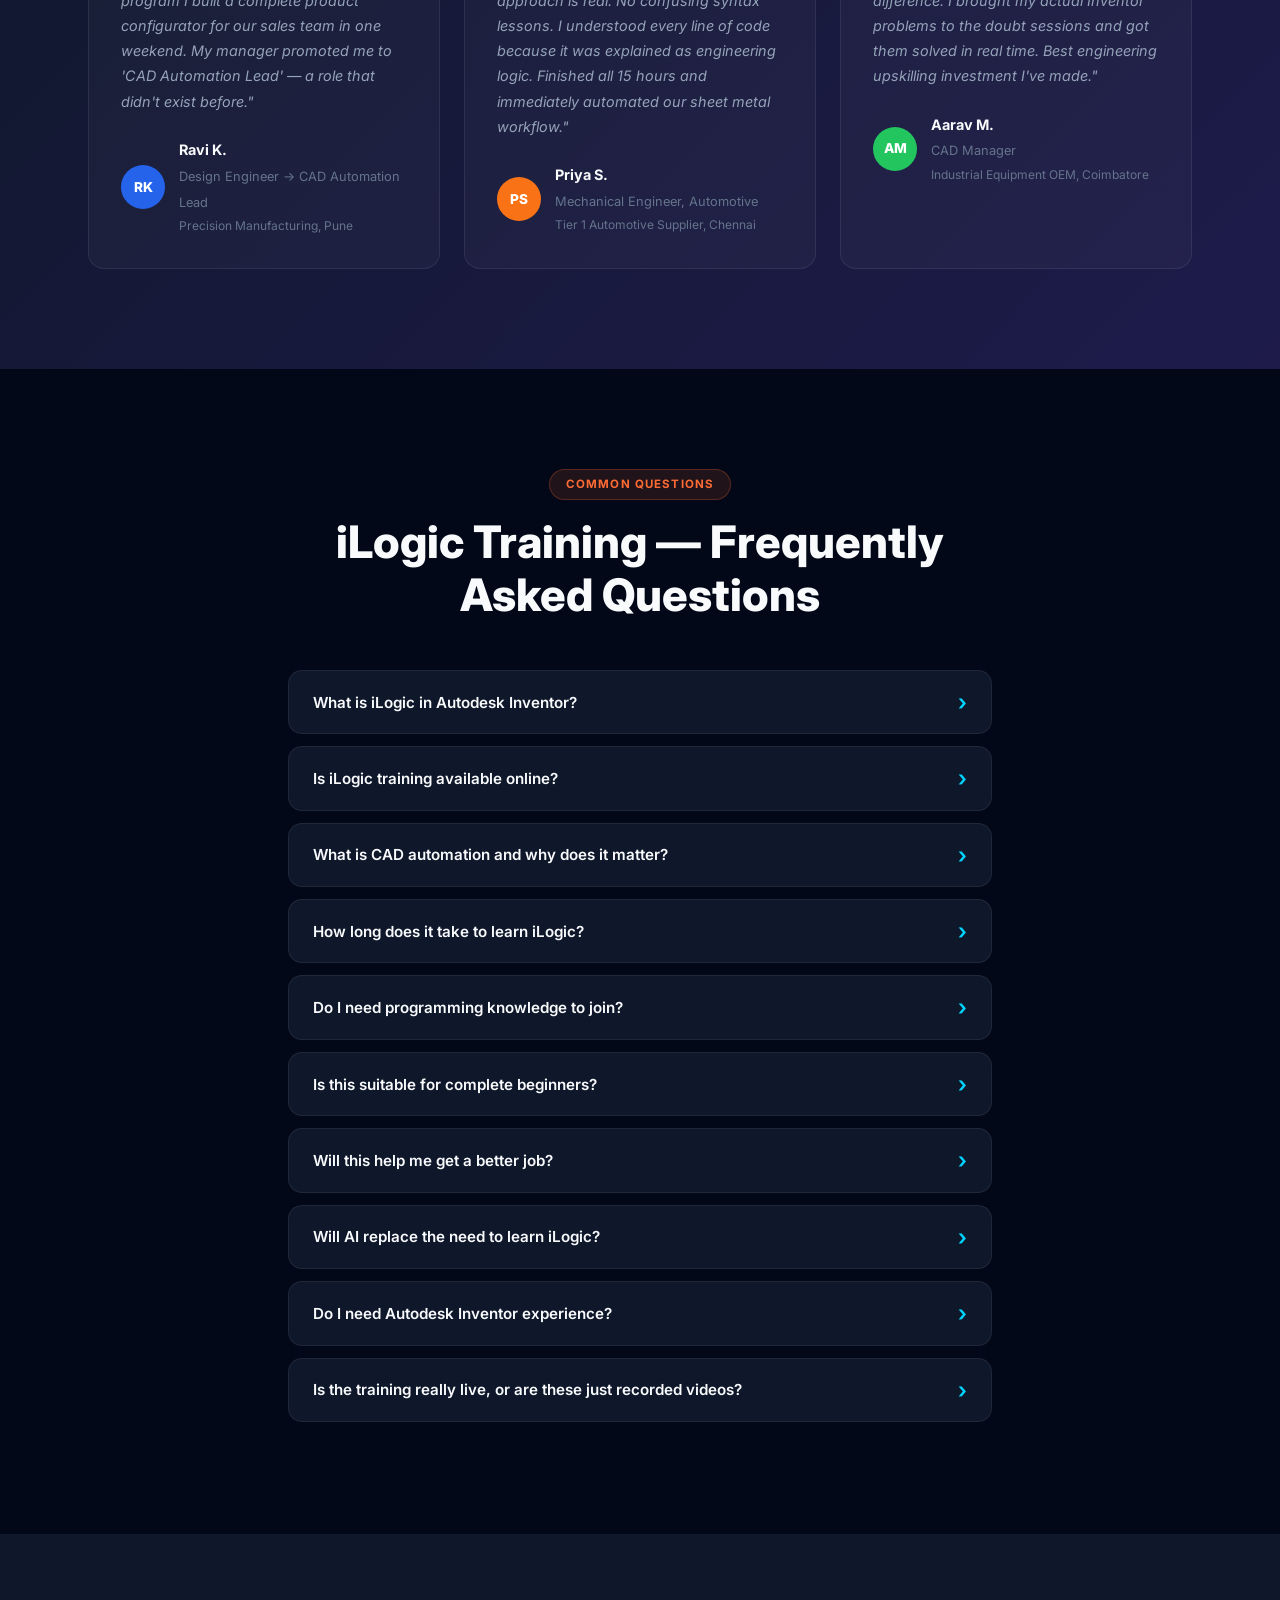
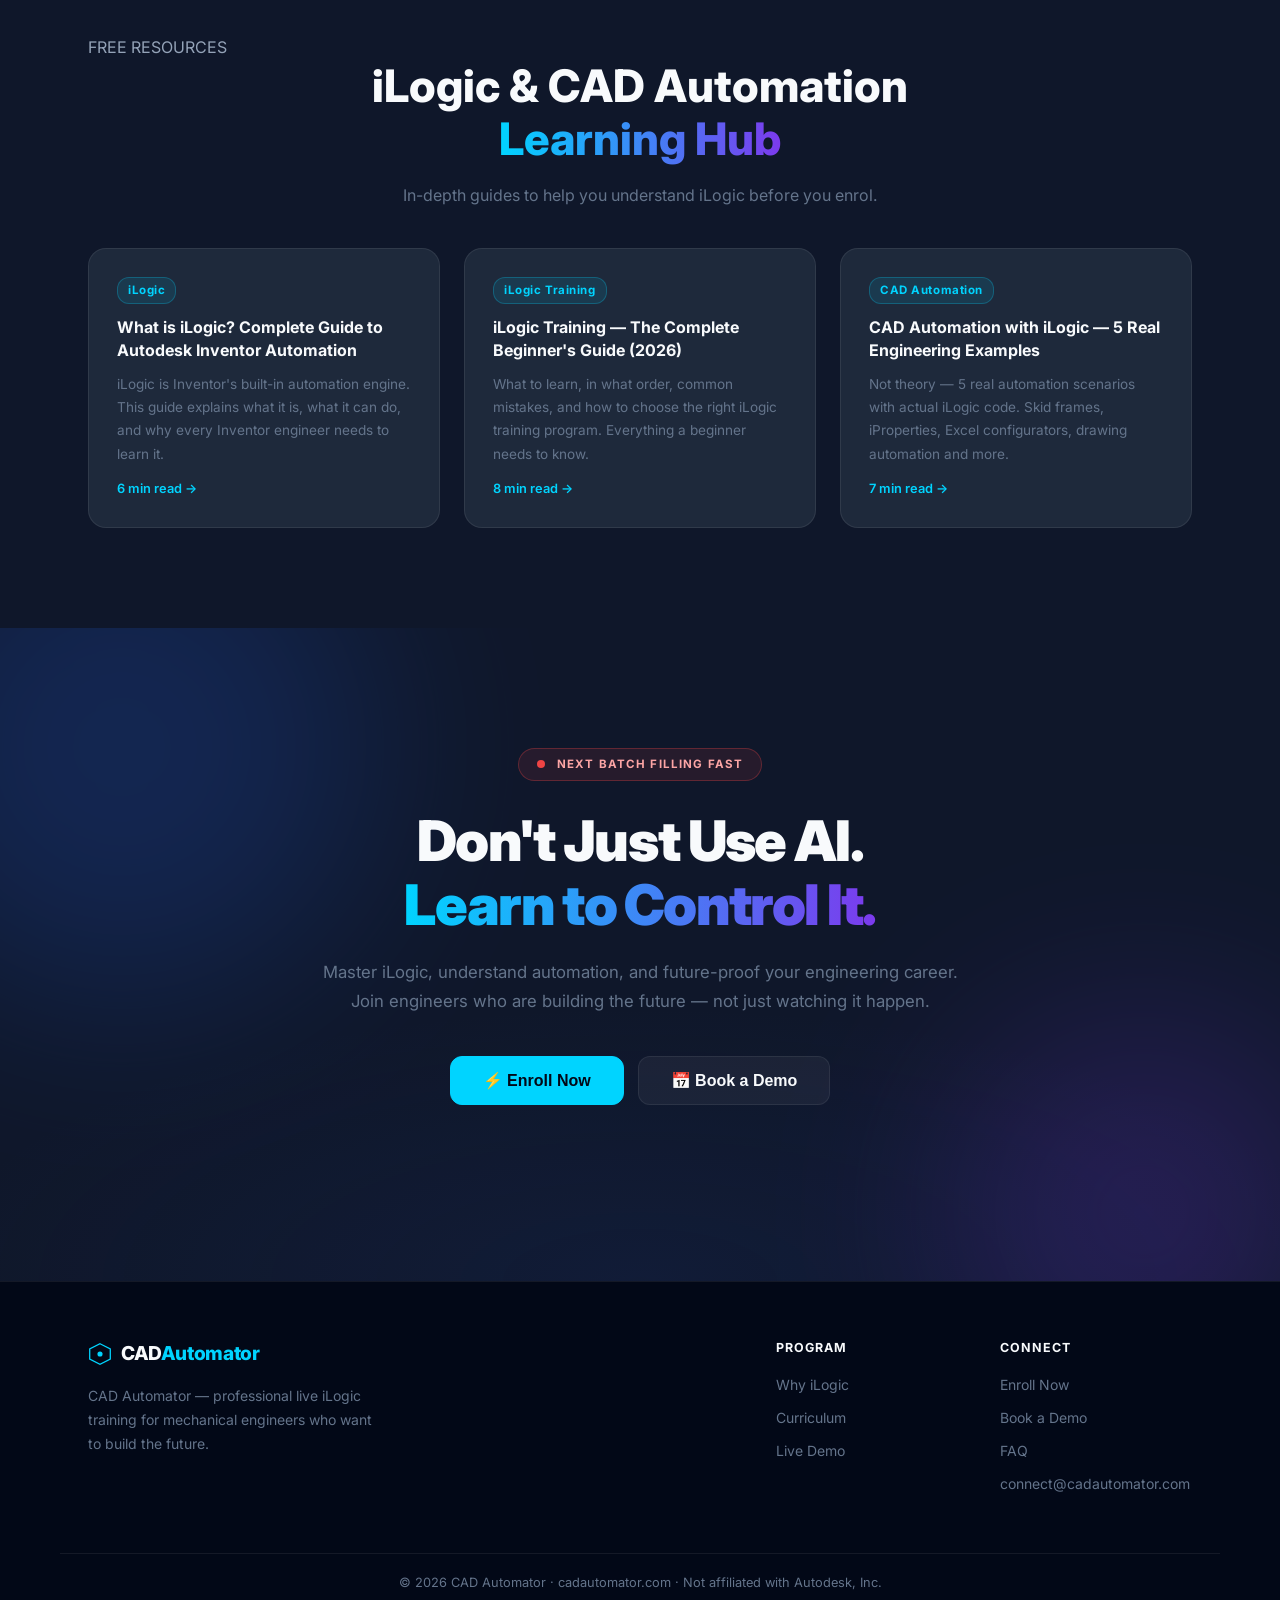
==== commit 305c245d: "Add cache buster to main.js script tag" ====
--- a/index.html
+++ b/index.html
@@ -1350,6 +1350,6 @@
   </div>
 </div>
 
-<script src="js/main.js"></script>
+<script src="js/main.js?v=2"></script>
 </body>
 </html>
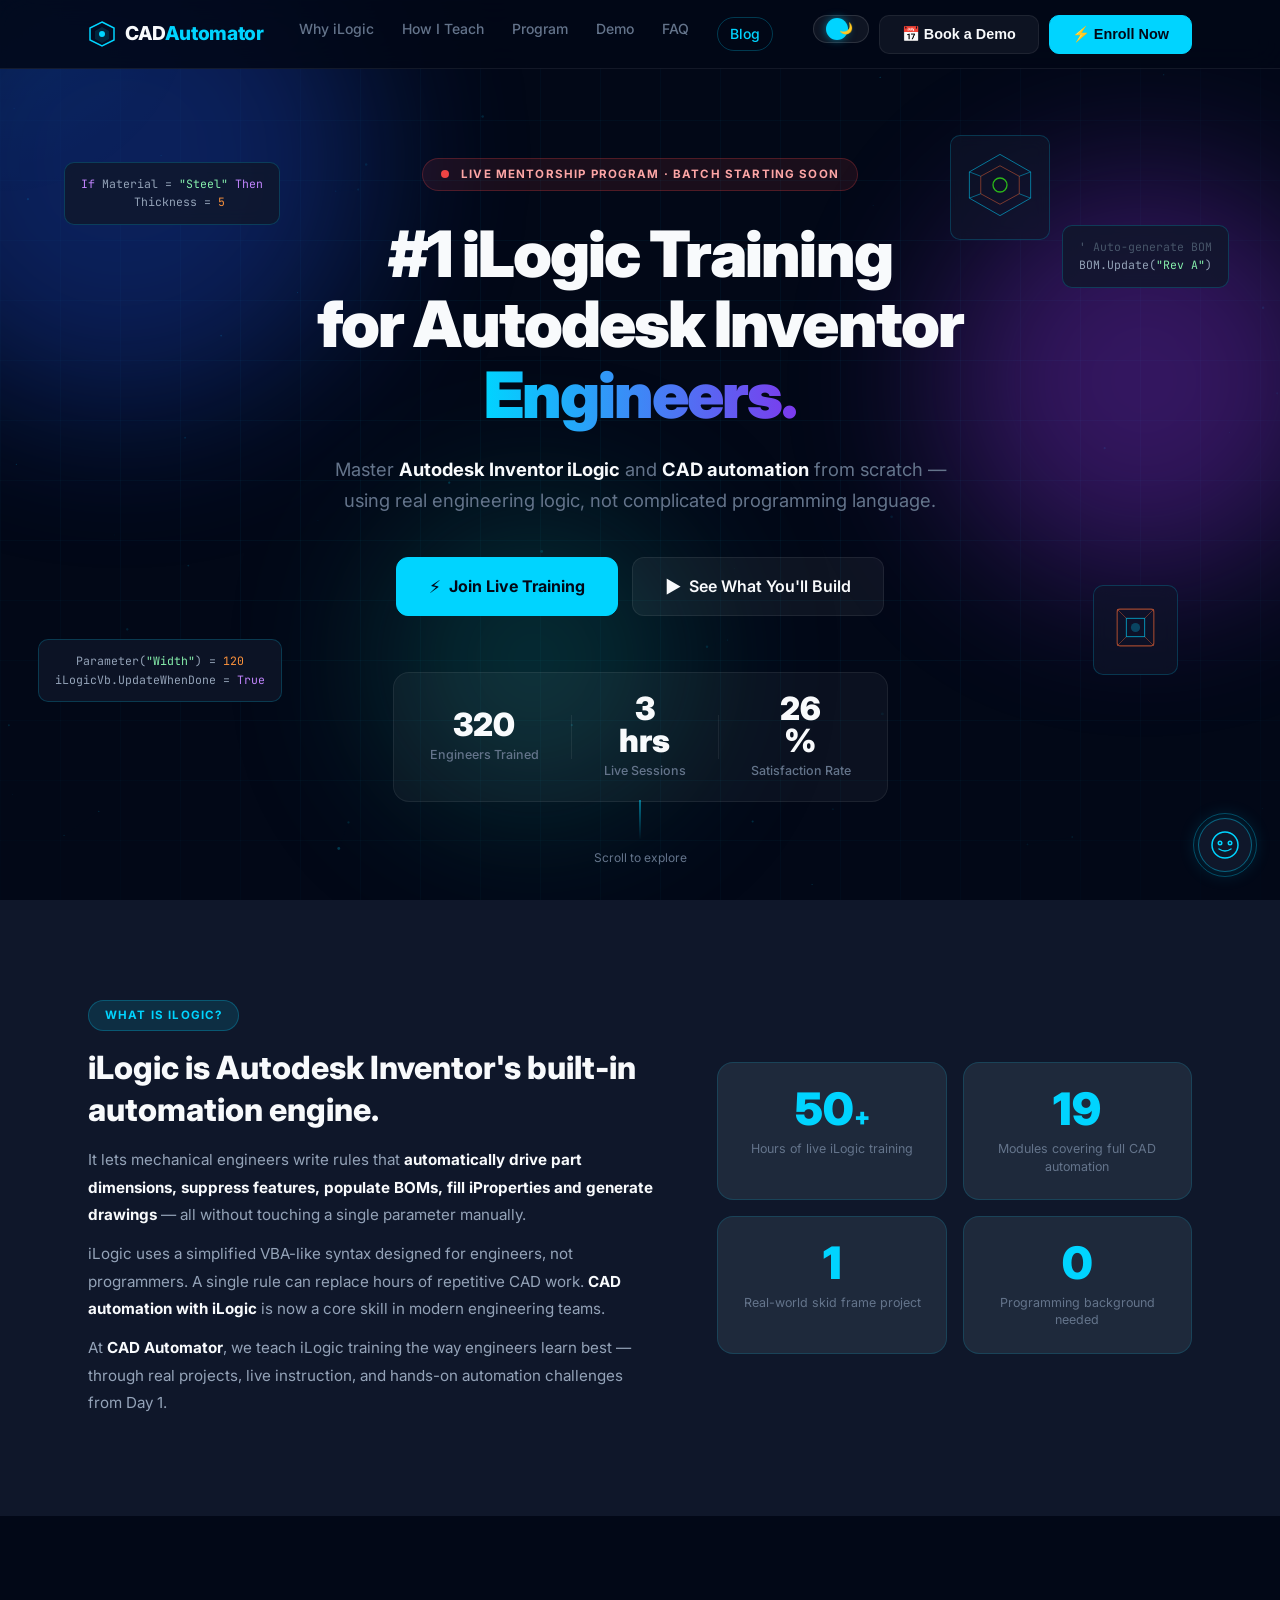
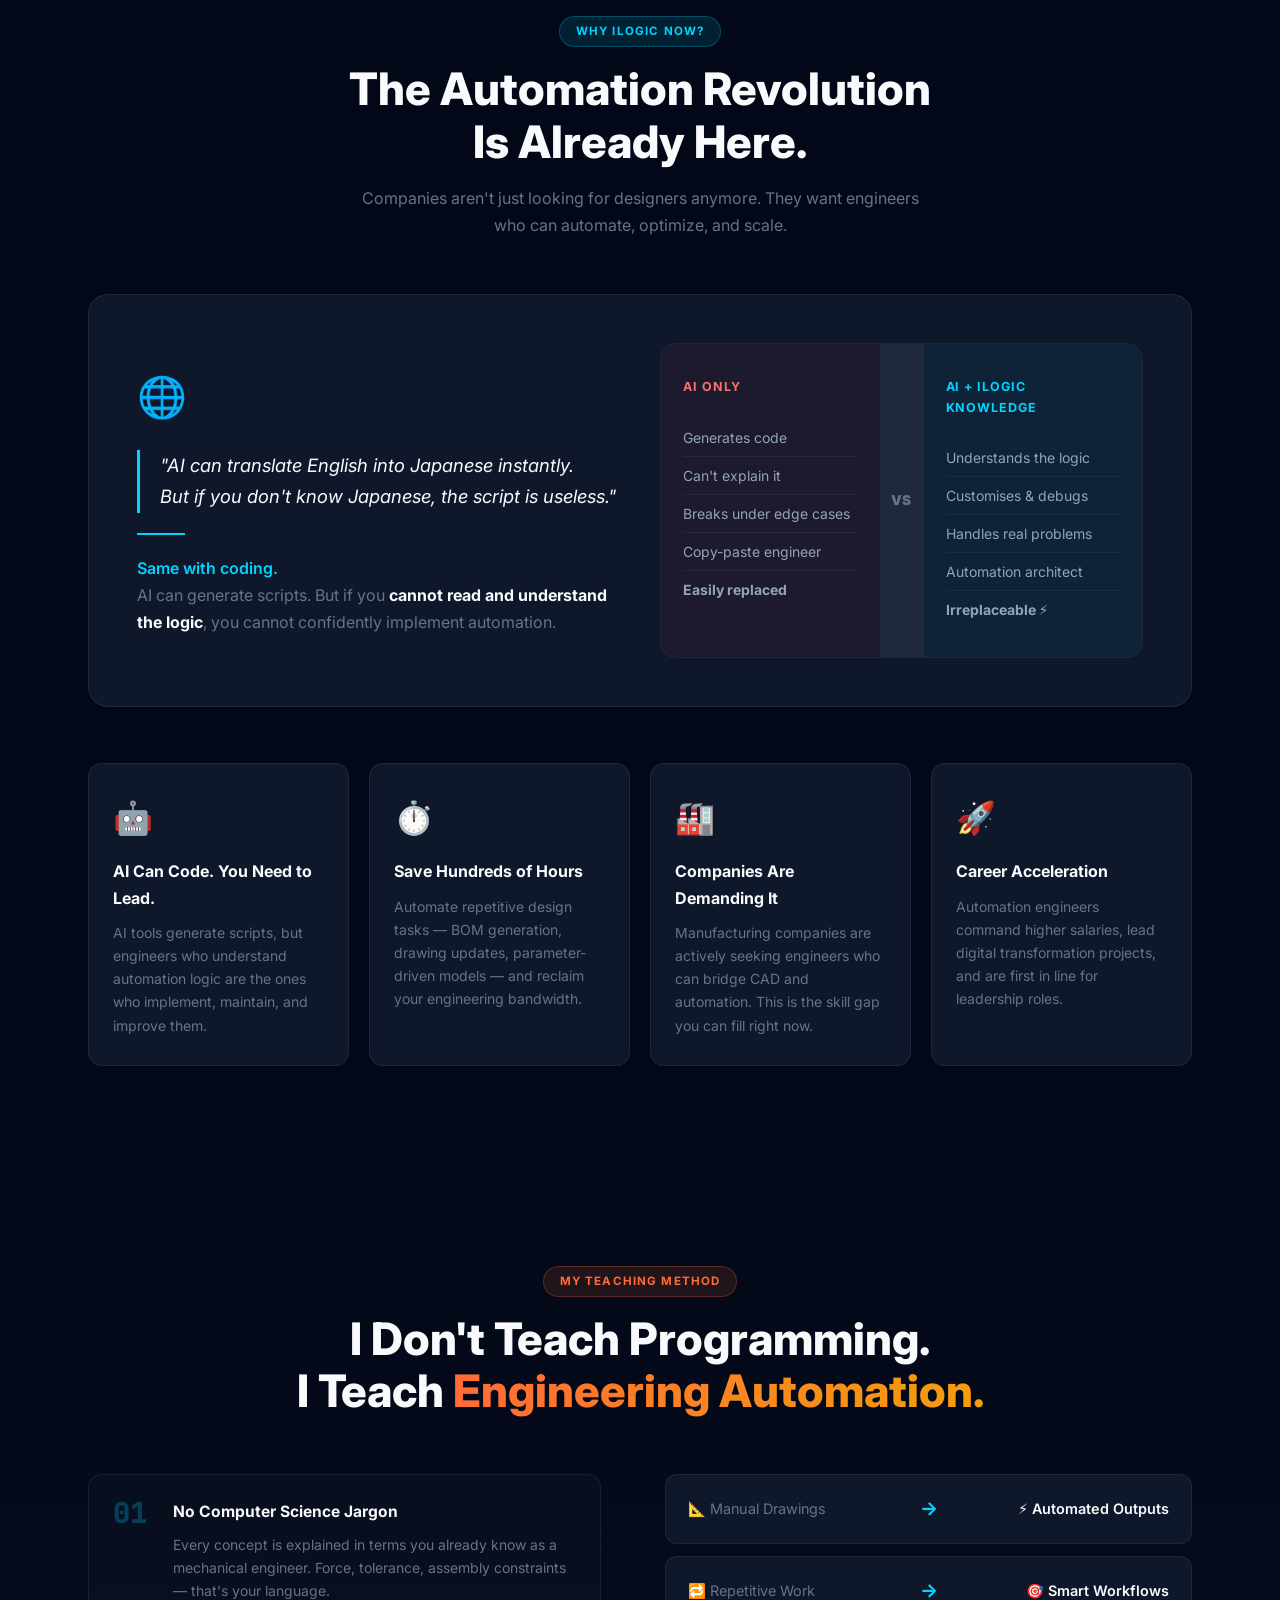
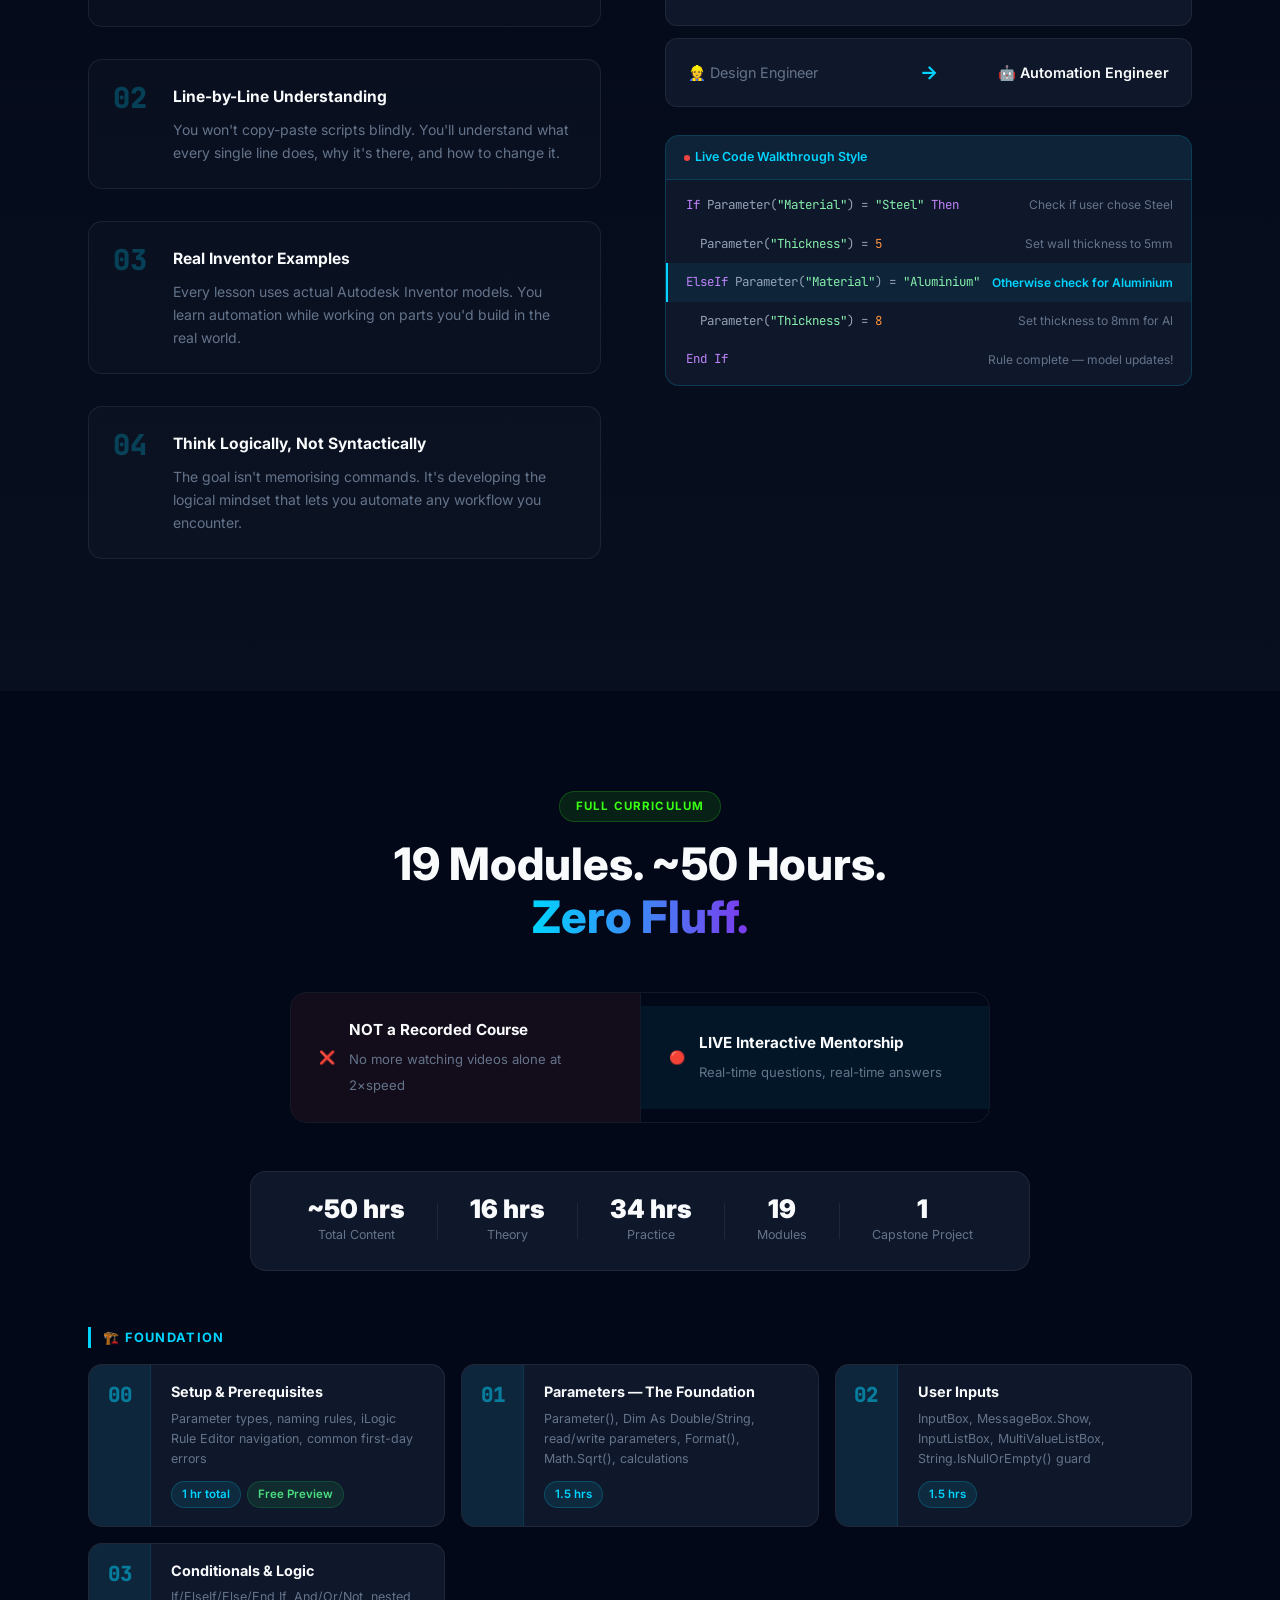
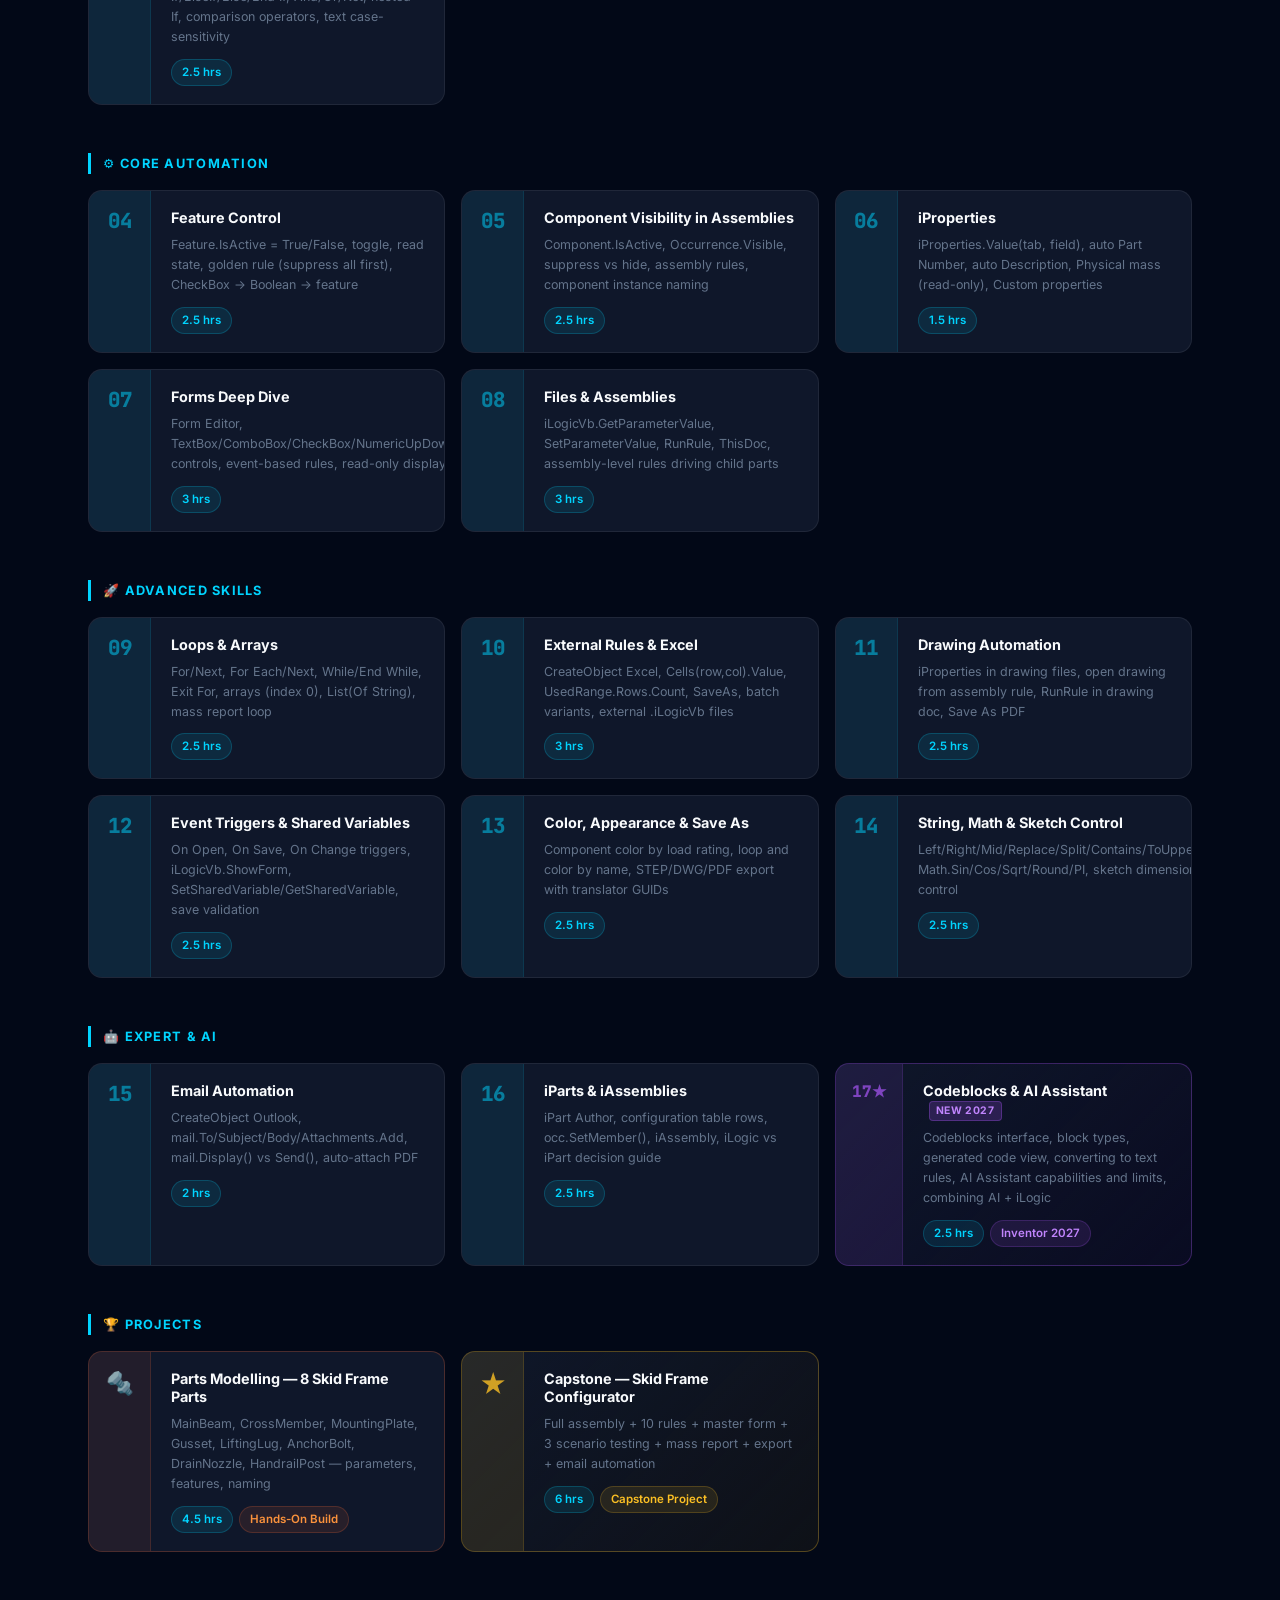
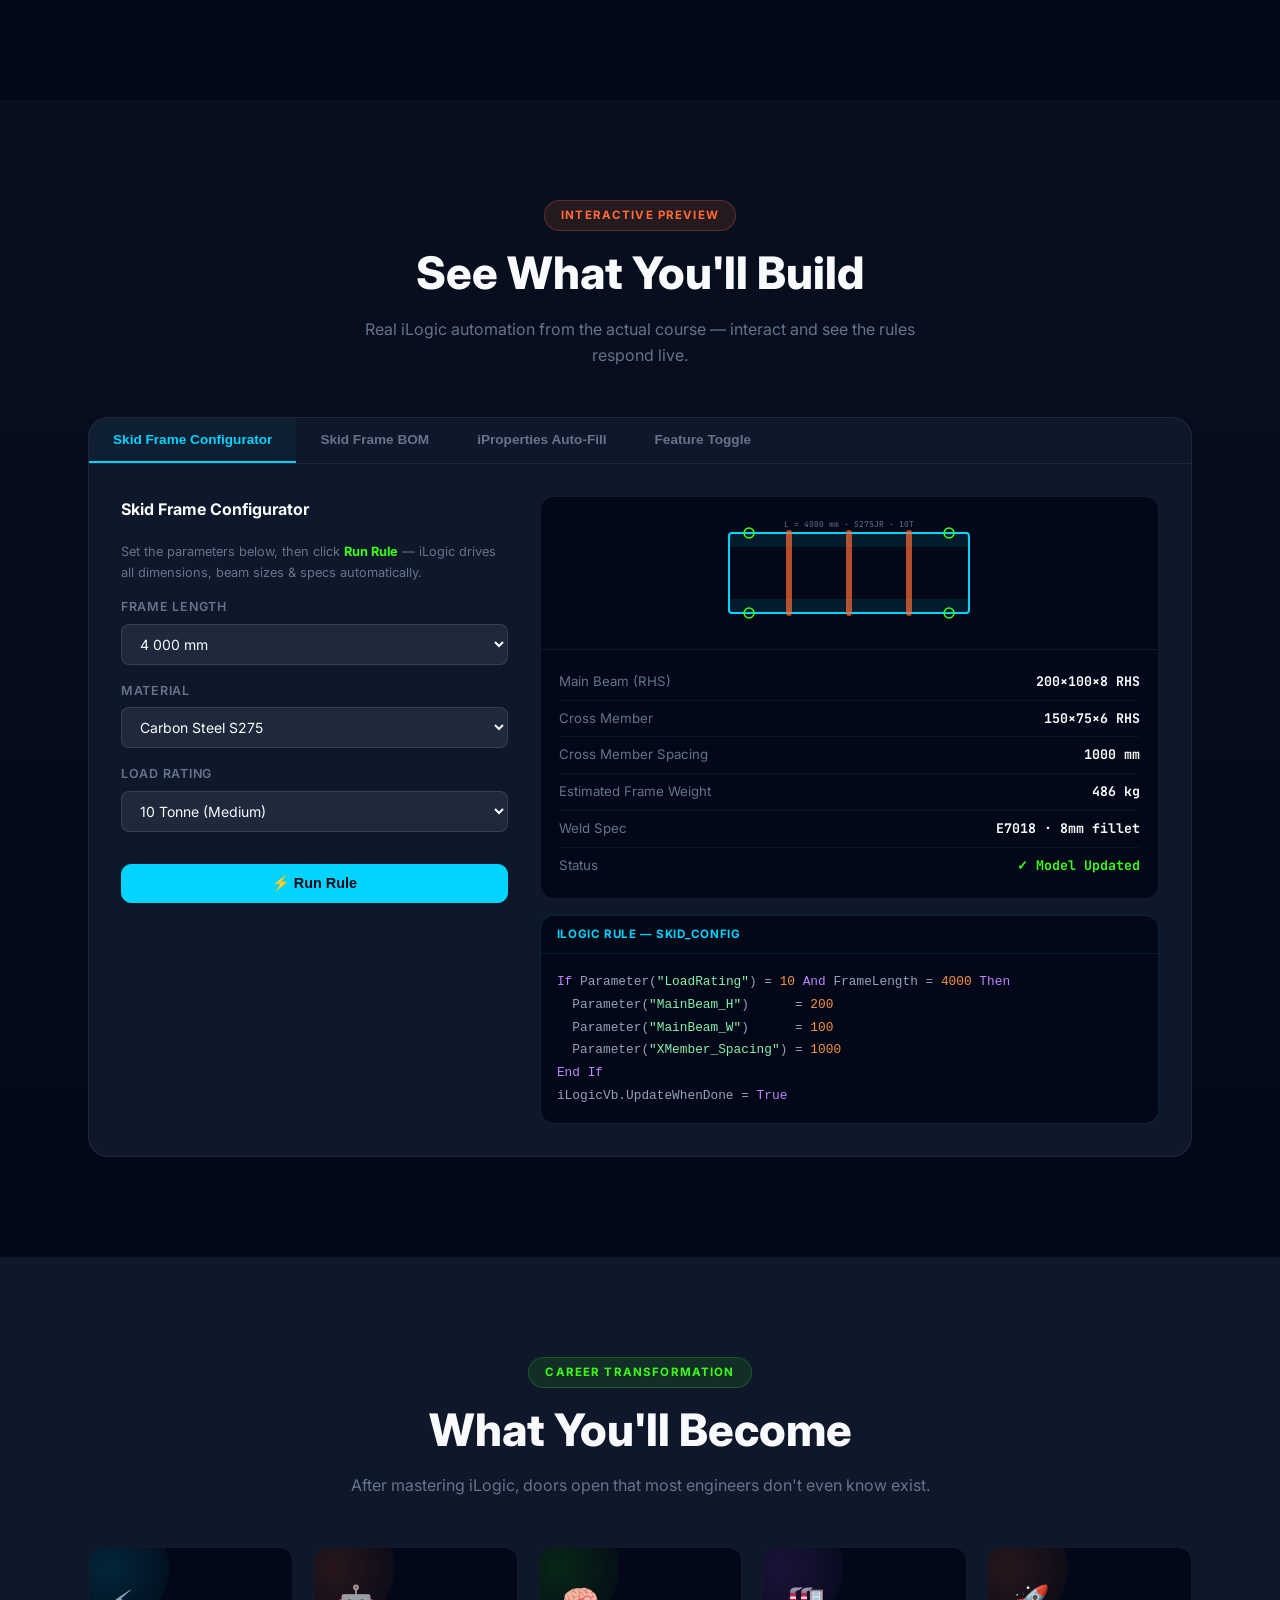
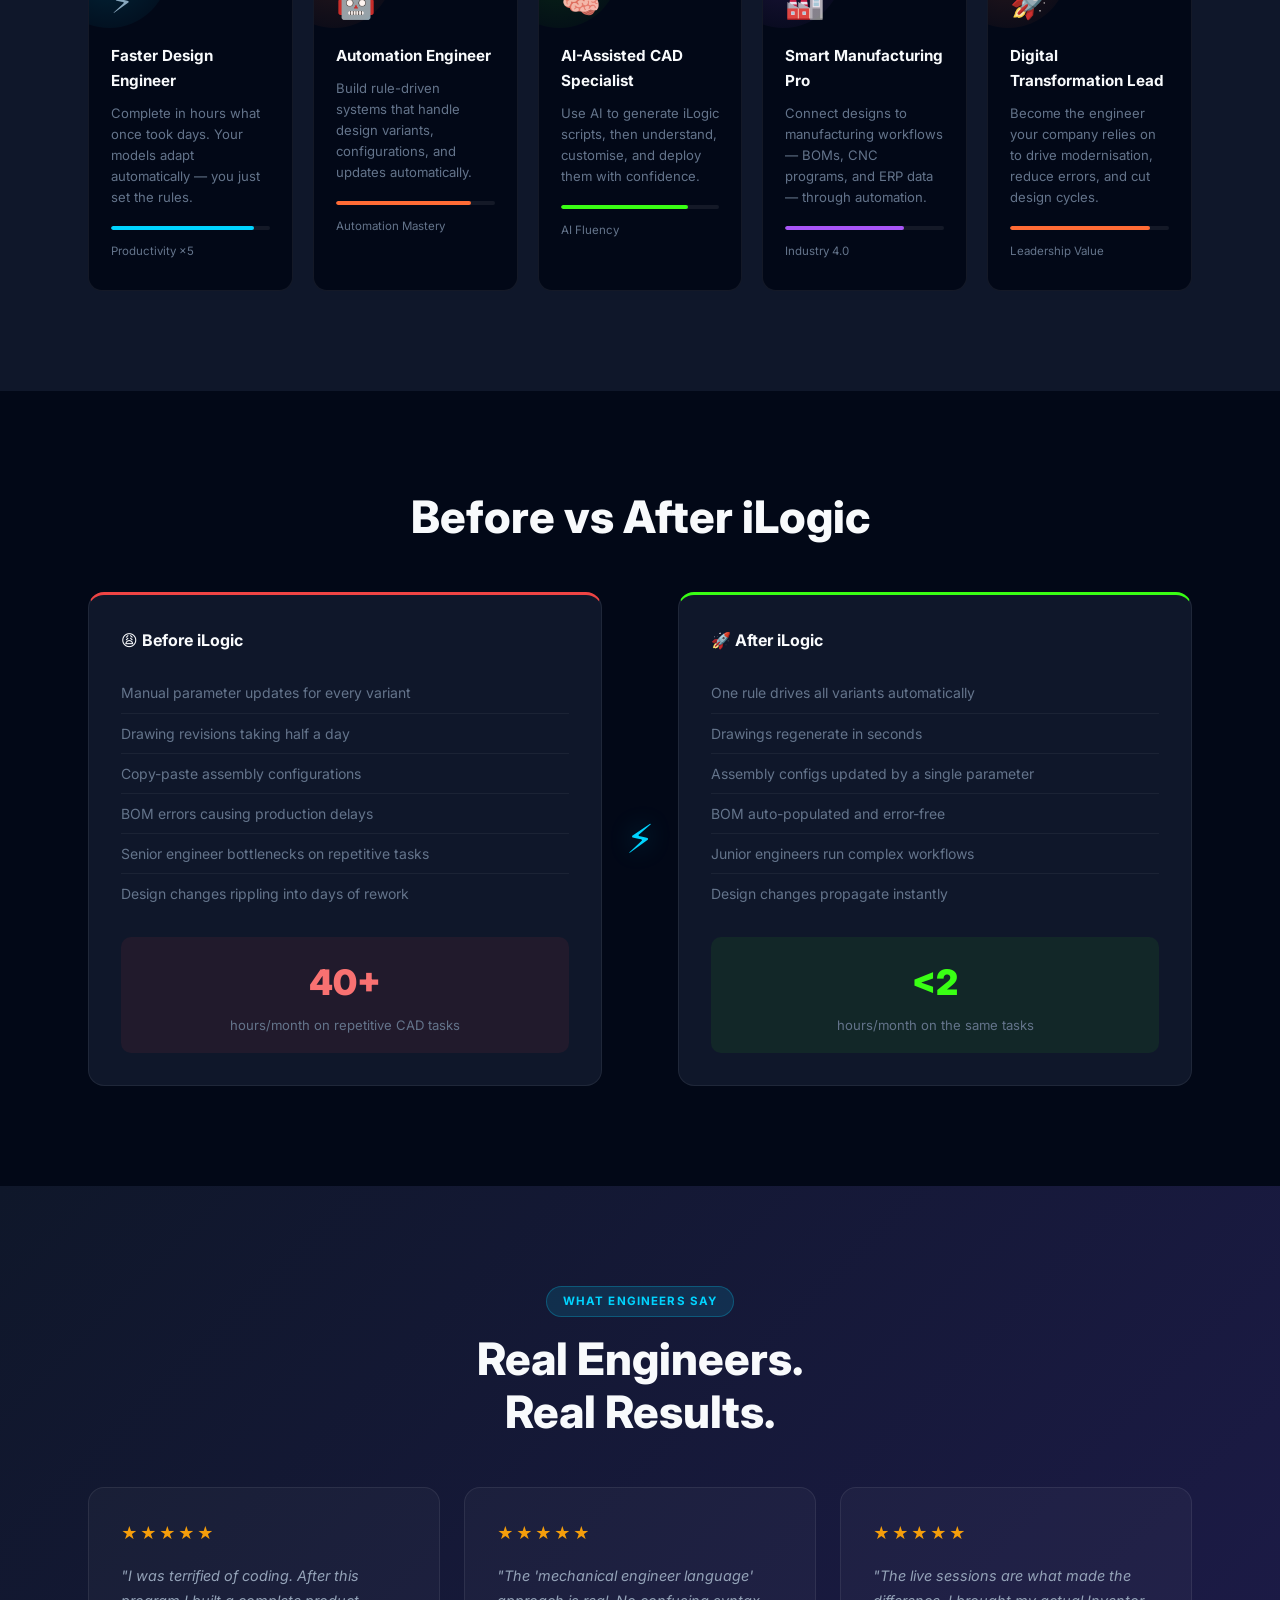
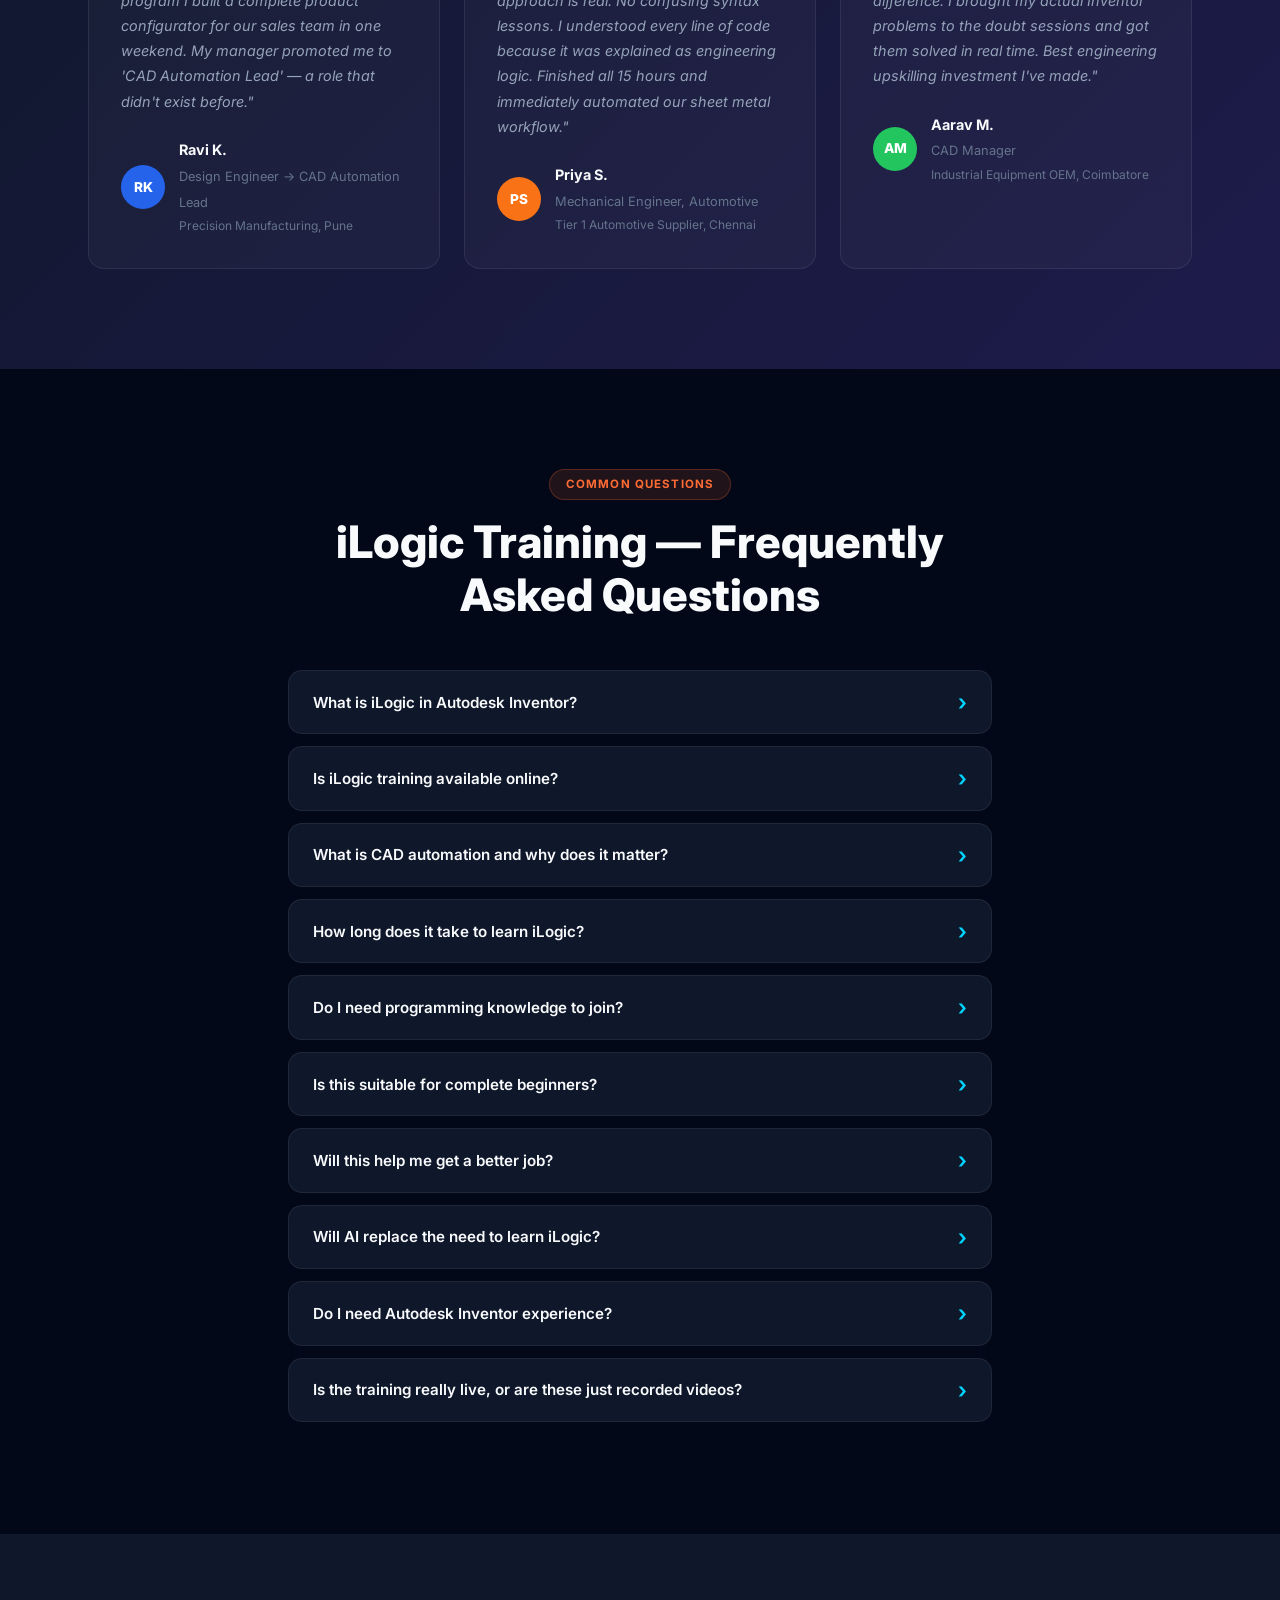
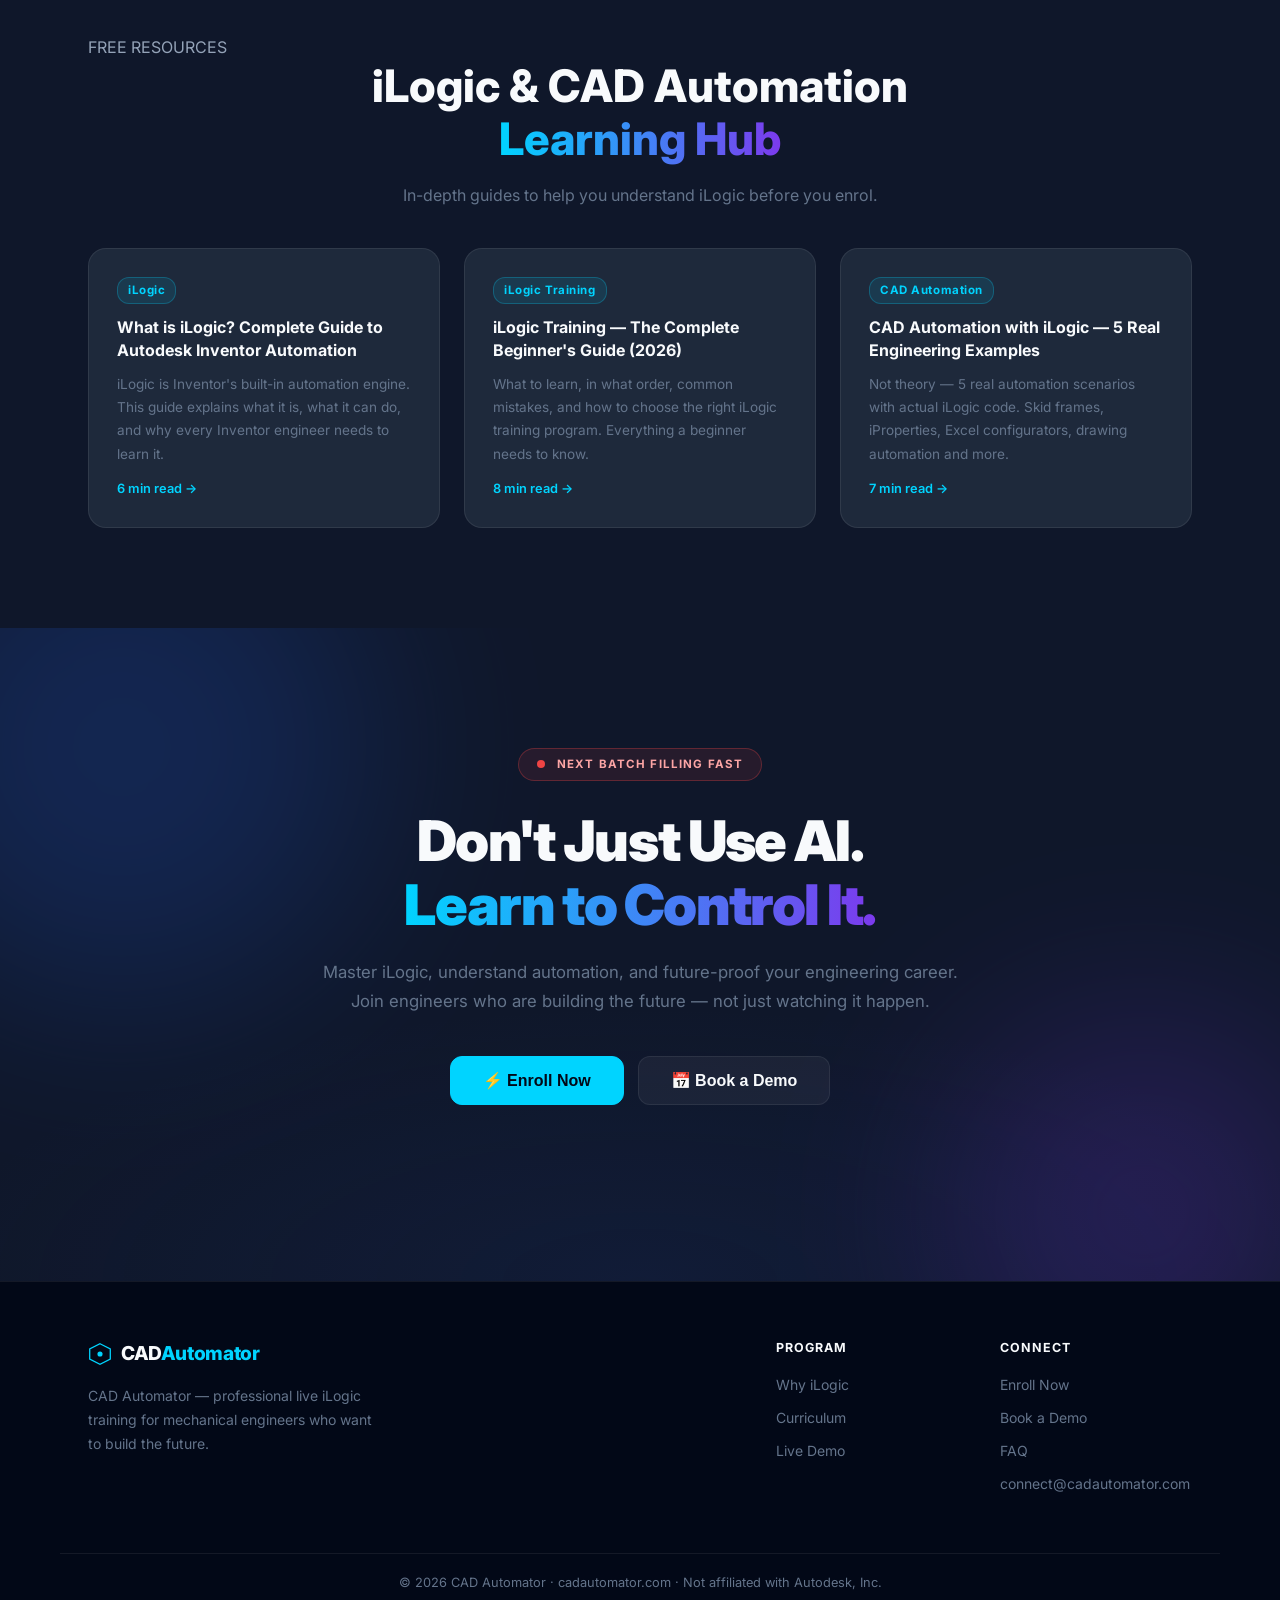
==== commit 0a7301a5: "Add FAQ schema markup for Google rich results" ====
--- a/index.html
+++ b/index.html
@@ -52,6 +52,88 @@
       "availability": "https://schema.org/InStock",
       "url": "https://cadautomator.com/#pricing"
     }
+  }
+  </script>
+
+  <!-- ── FAQ Schema (Google rich results) ─────────────── -->
+  <script type="application/ld+json">
+  {
+    "@context": "https://schema.org",
+    "@type": "FAQPage",
+    "mainEntity": [
+      {
+        "@type": "Question",
+        "name": "What is iLogic in Autodesk Inventor?",
+        "acceptedAnswer": {
+          "@type": "Answer",
+          "text": "iLogic is Autodesk Inventor's built-in CAD automation tool. It lets engineers write rules using a simple VBA-like language to automatically control parameters, suppress features, populate BOMs, update iProperties, and generate drawings — eliminating hours of repetitive manual work."
+        }
+      },
+      {
+        "@type": "Question",
+        "name": "Is iLogic training available online?",
+        "acceptedAnswer": {
+          "@type": "Answer",
+          "text": "Yes — CAD Automator offers 100% live online iLogic training over video call. You get real-time instruction inside Autodesk Inventor, can ask questions during the session, and receive recordings afterward. Students from India, UAE, UK, and other countries have completed this program remotely."
+        }
+      },
+      {
+        "@type": "Question",
+        "name": "What is CAD automation and why does it matter?",
+        "acceptedAnswer": {
+          "@type": "Answer",
+          "text": "CAD automation means using software tools like iLogic to automatically drive design changes, generate documents, and manage data — instead of doing it manually. In Autodesk Inventor, CAD automation with iLogic can reduce design time by 60–80% on repetitive tasks."
+        }
+      },
+      {
+        "@type": "Question",
+        "name": "How long does it take to learn iLogic?",
+        "acceptedAnswer": {
+          "@type": "Answer",
+          "text": "With structured iLogic training, most engineers can write basic automation rules within the first 2 sessions. Our full iLogic training program spans ~50 hours across 19 modules — after which you'll be confident building real-world automation for parametric design, BOM generation, drawing output, and more."
+        }
+      },
+      {
+        "@type": "Question",
+        "name": "Do I need programming knowledge to join iLogic training?",
+        "acceptedAnswer": {
+          "@type": "Answer",
+          "text": "Absolutely not. This program starts from zero and teaches coding through engineering thinking. If you understand conditional logic in a design spec, you already have the mindset needed for iLogic."
+        }
+      },
+      {
+        "@type": "Question",
+        "name": "Is iLogic training suitable for complete beginners?",
+        "acceptedAnswer": {
+          "@type": "Answer",
+          "text": "Yes. The program is structured for engineers with zero automation experience. Many of our best graduates had never written a single line of code before joining. A basic familiarity with Autodesk Inventor is helpful but not mandatory."
+        }
+      },
+      {
+        "@type": "Question",
+        "name": "Will AI replace the need to learn iLogic?",
+        "acceptedAnswer": {
+          "@type": "Answer",
+          "text": "AI can generate iLogic scripts, but without understanding them, you can't verify, debug, or customise them. Engineers who understand automation will direct AI tools. Those who don't will be replaced by engineers who do."
+        }
+      },
+      {
+        "@type": "Question",
+        "name": "Do I need Autodesk Inventor experience for iLogic training?",
+        "acceptedAnswer": {
+          "@type": "Answer",
+          "text": "Basic Inventor knowledge is helpful — being able to create a part and assembly. You don't need to be an expert. If you're new to Inventor, we can suggest a short pre-study path to get you up to speed before the program starts."
+        }
+      },
+      {
+        "@type": "Question",
+        "name": "Is the iLogic training live or recorded videos?",
+        "acceptedAnswer": {
+          "@type": "Answer",
+          "text": "100% live. Every session is conducted in real time over video call with screen sharing inside Inventor. You can ask questions, share your screen, and get immediate feedback. Recordings of your sessions are available for review afterwards."
+        }
+      }
+    ]
   }
   </script>
 
